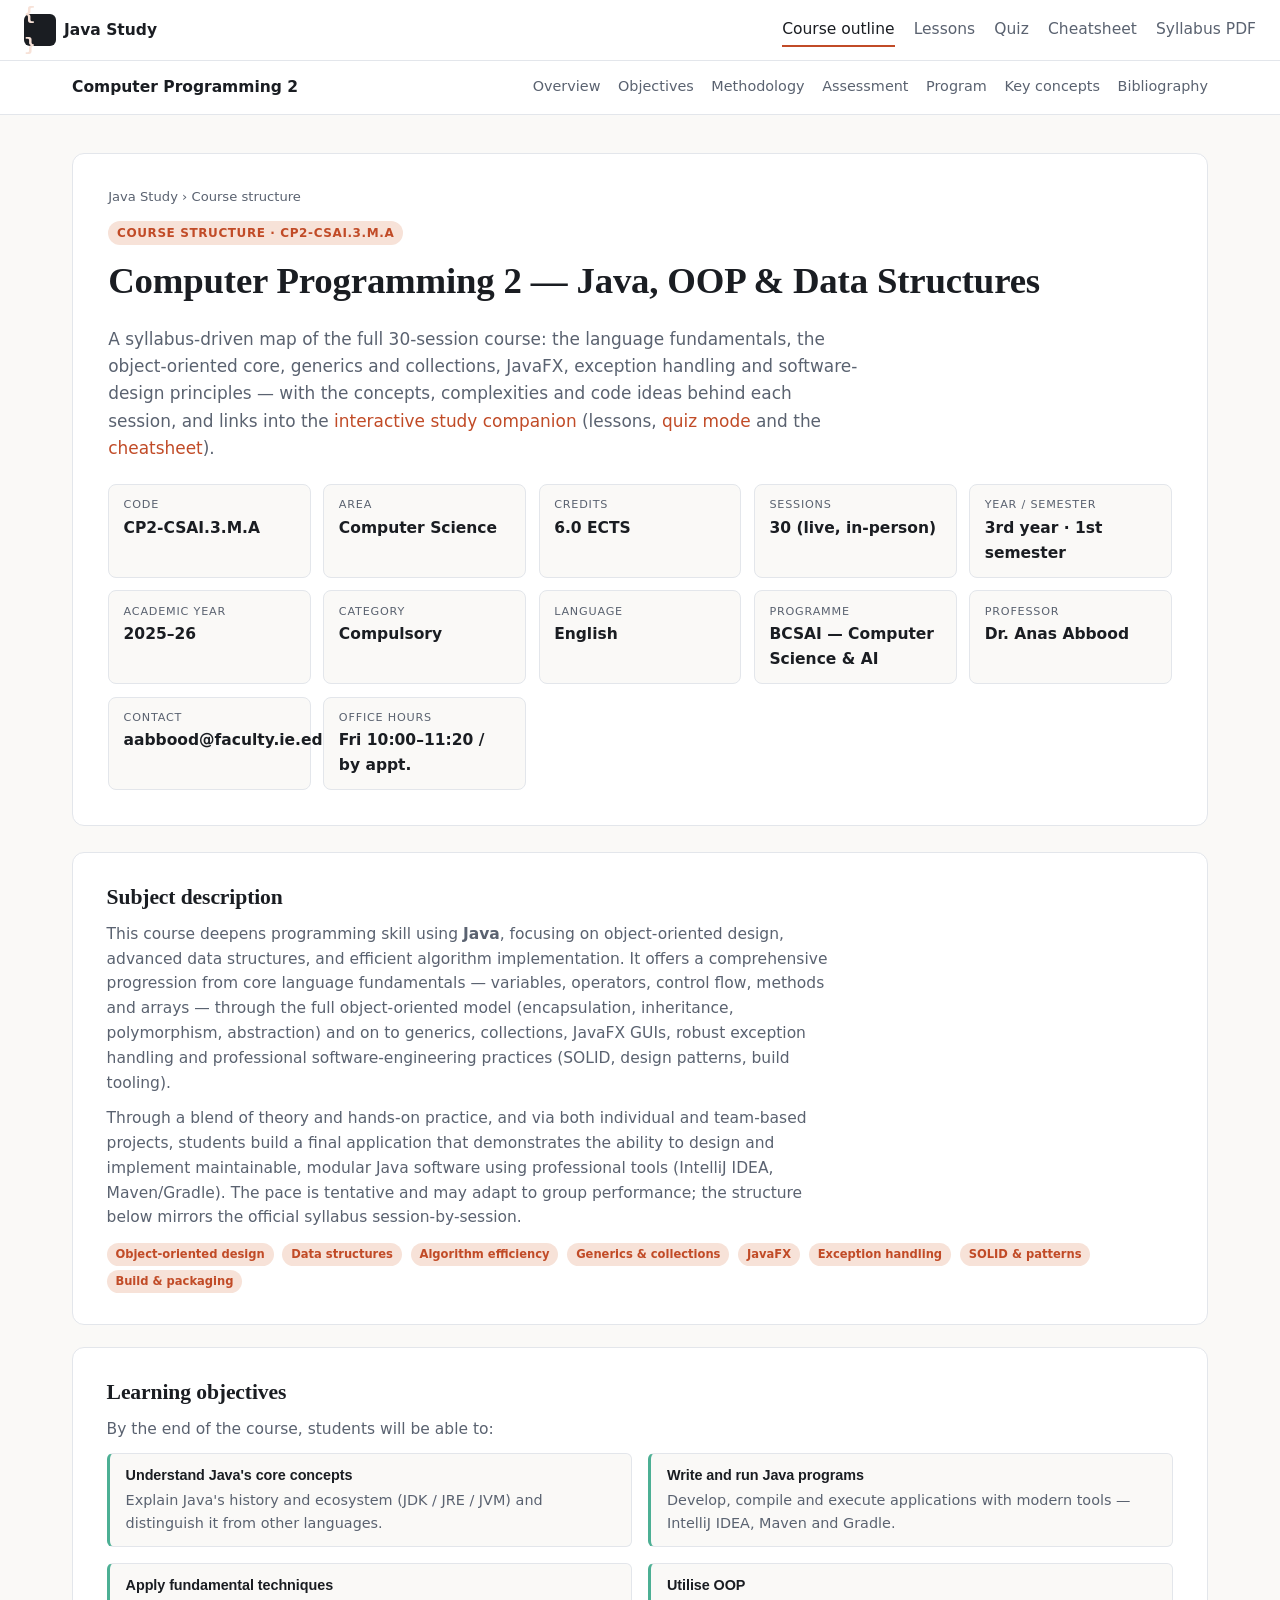
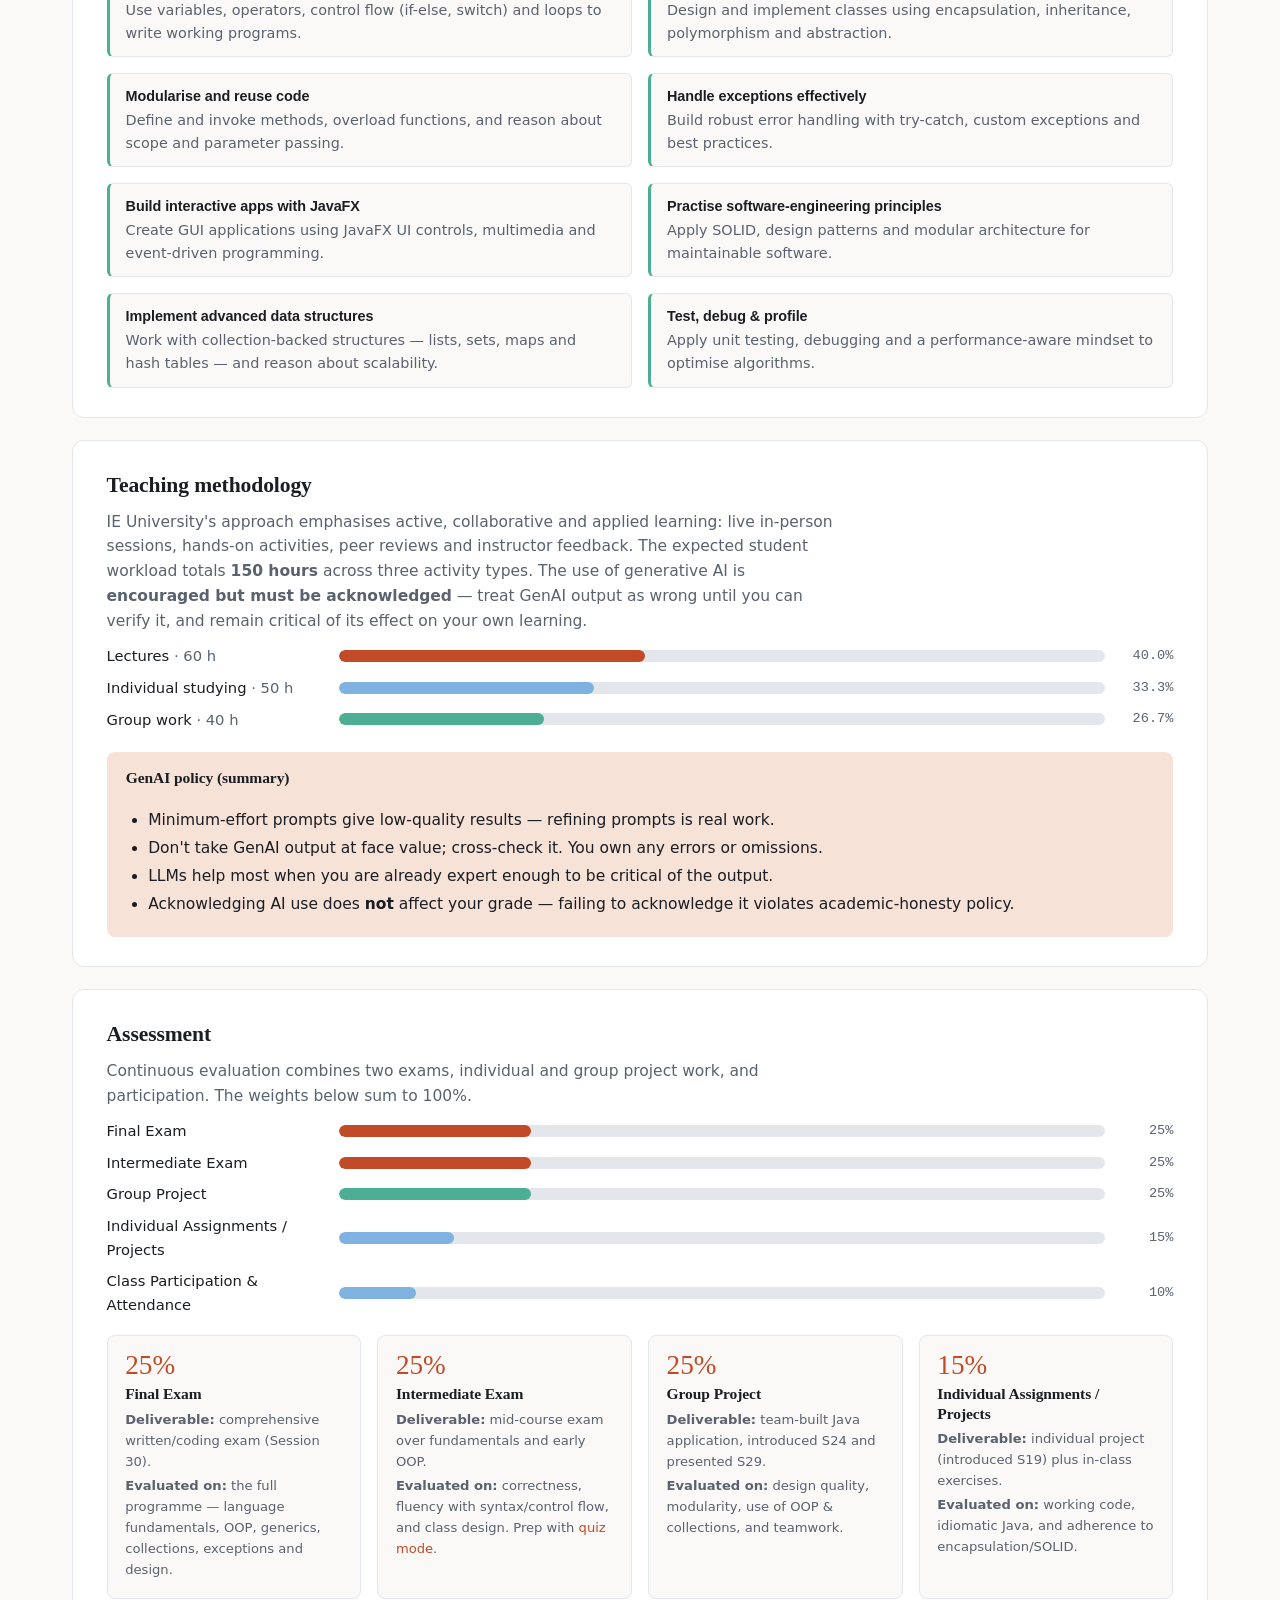
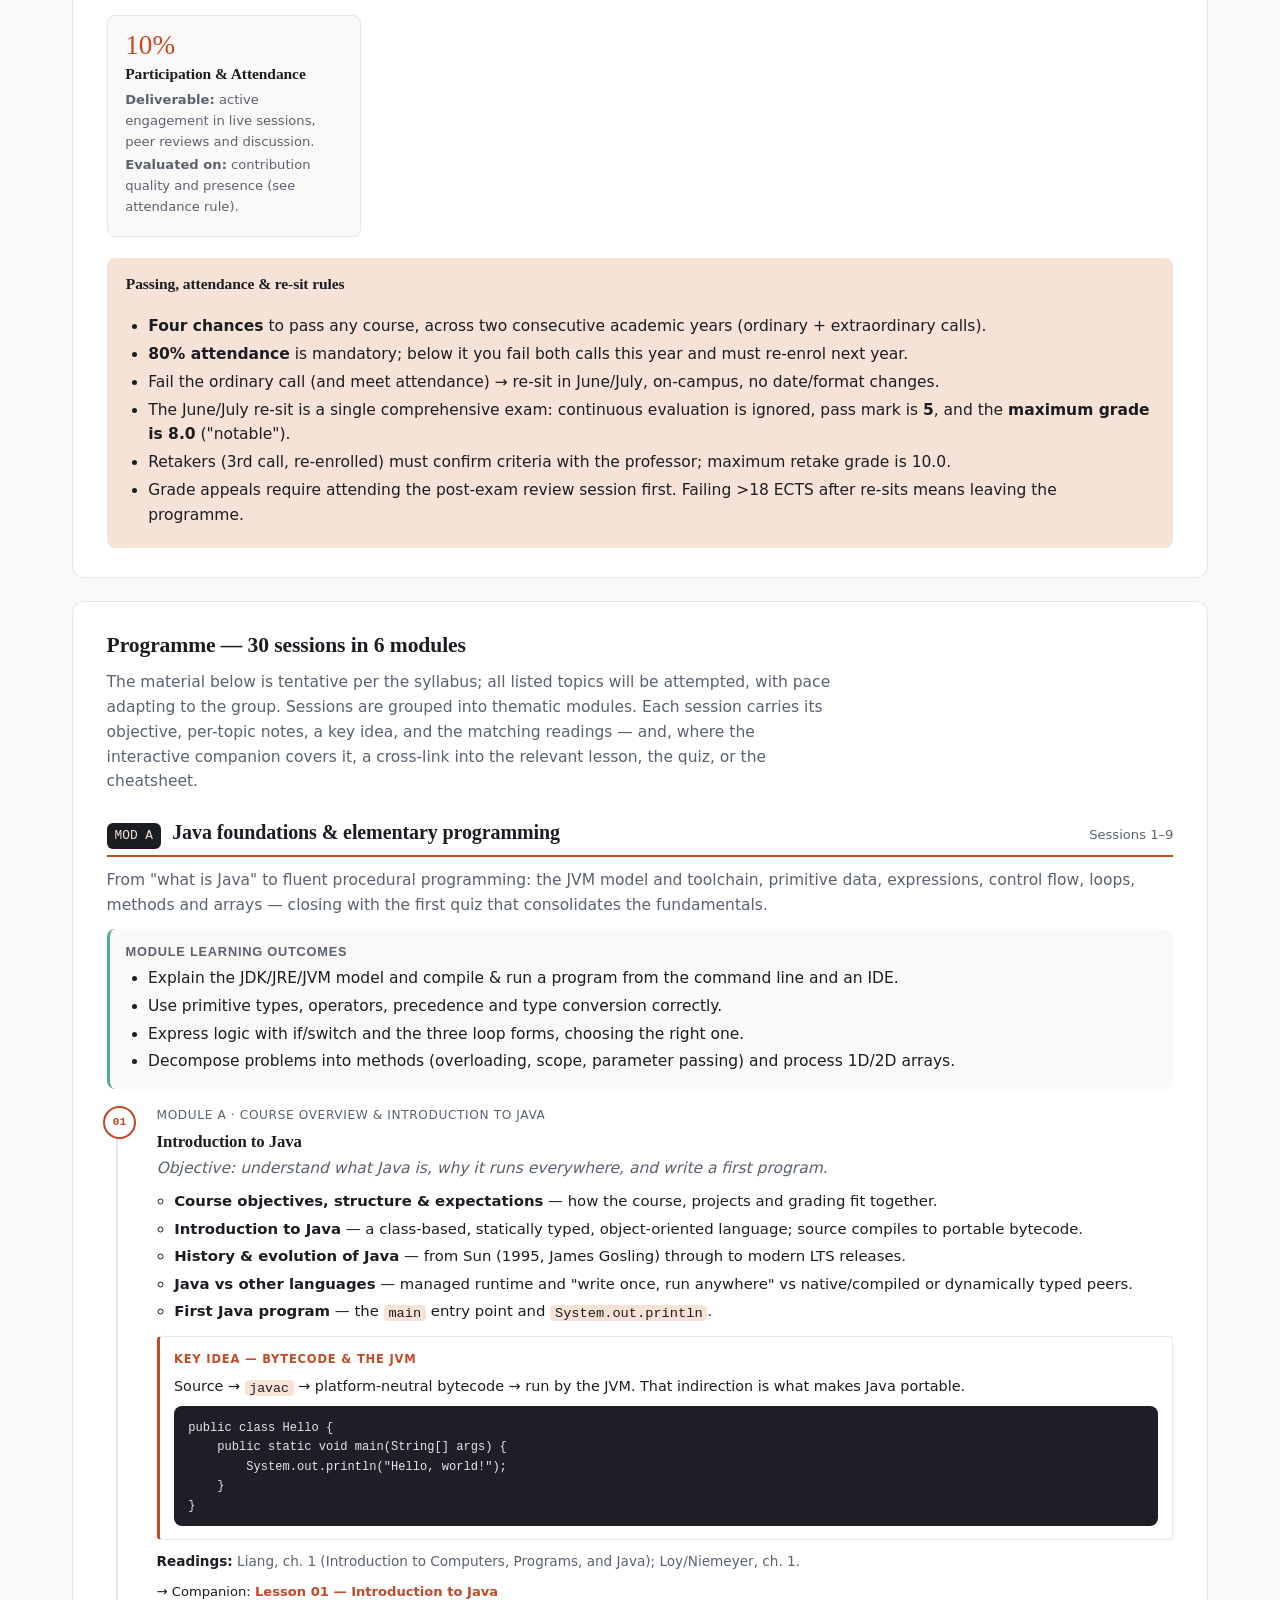
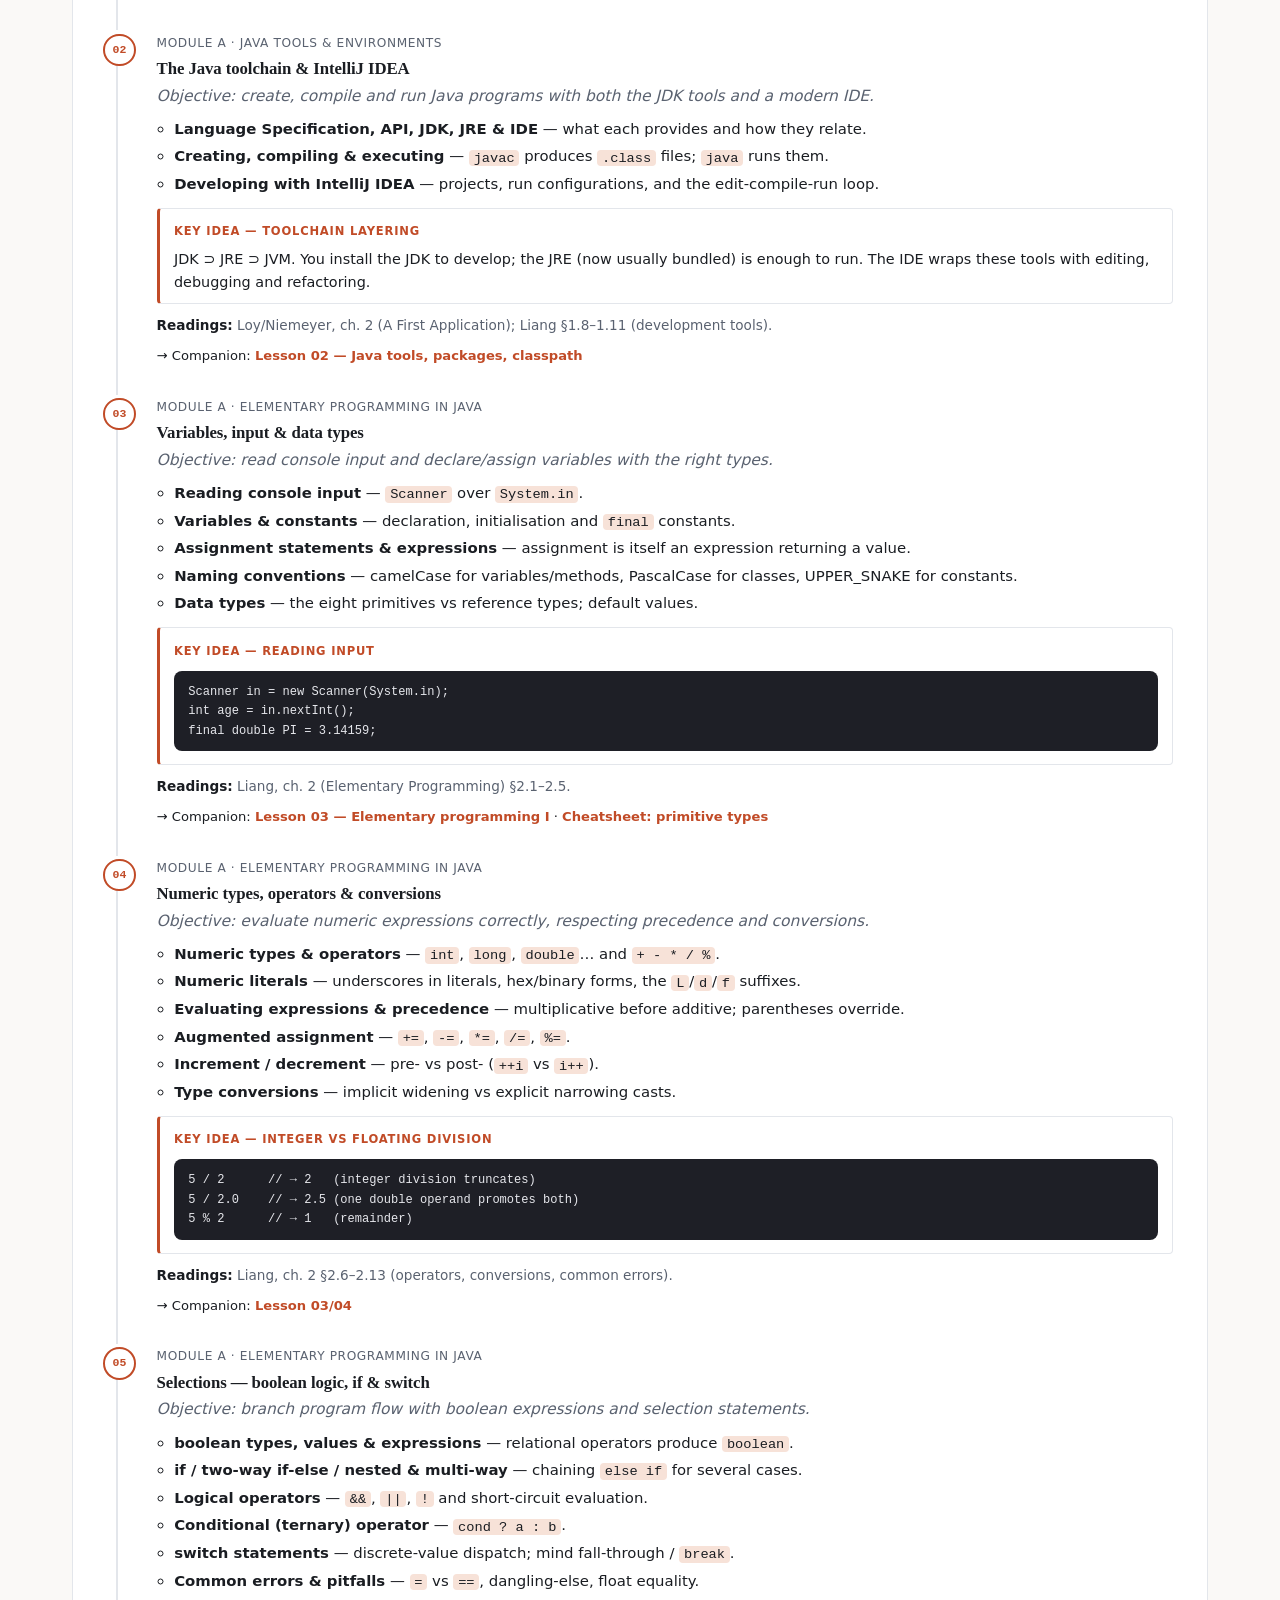
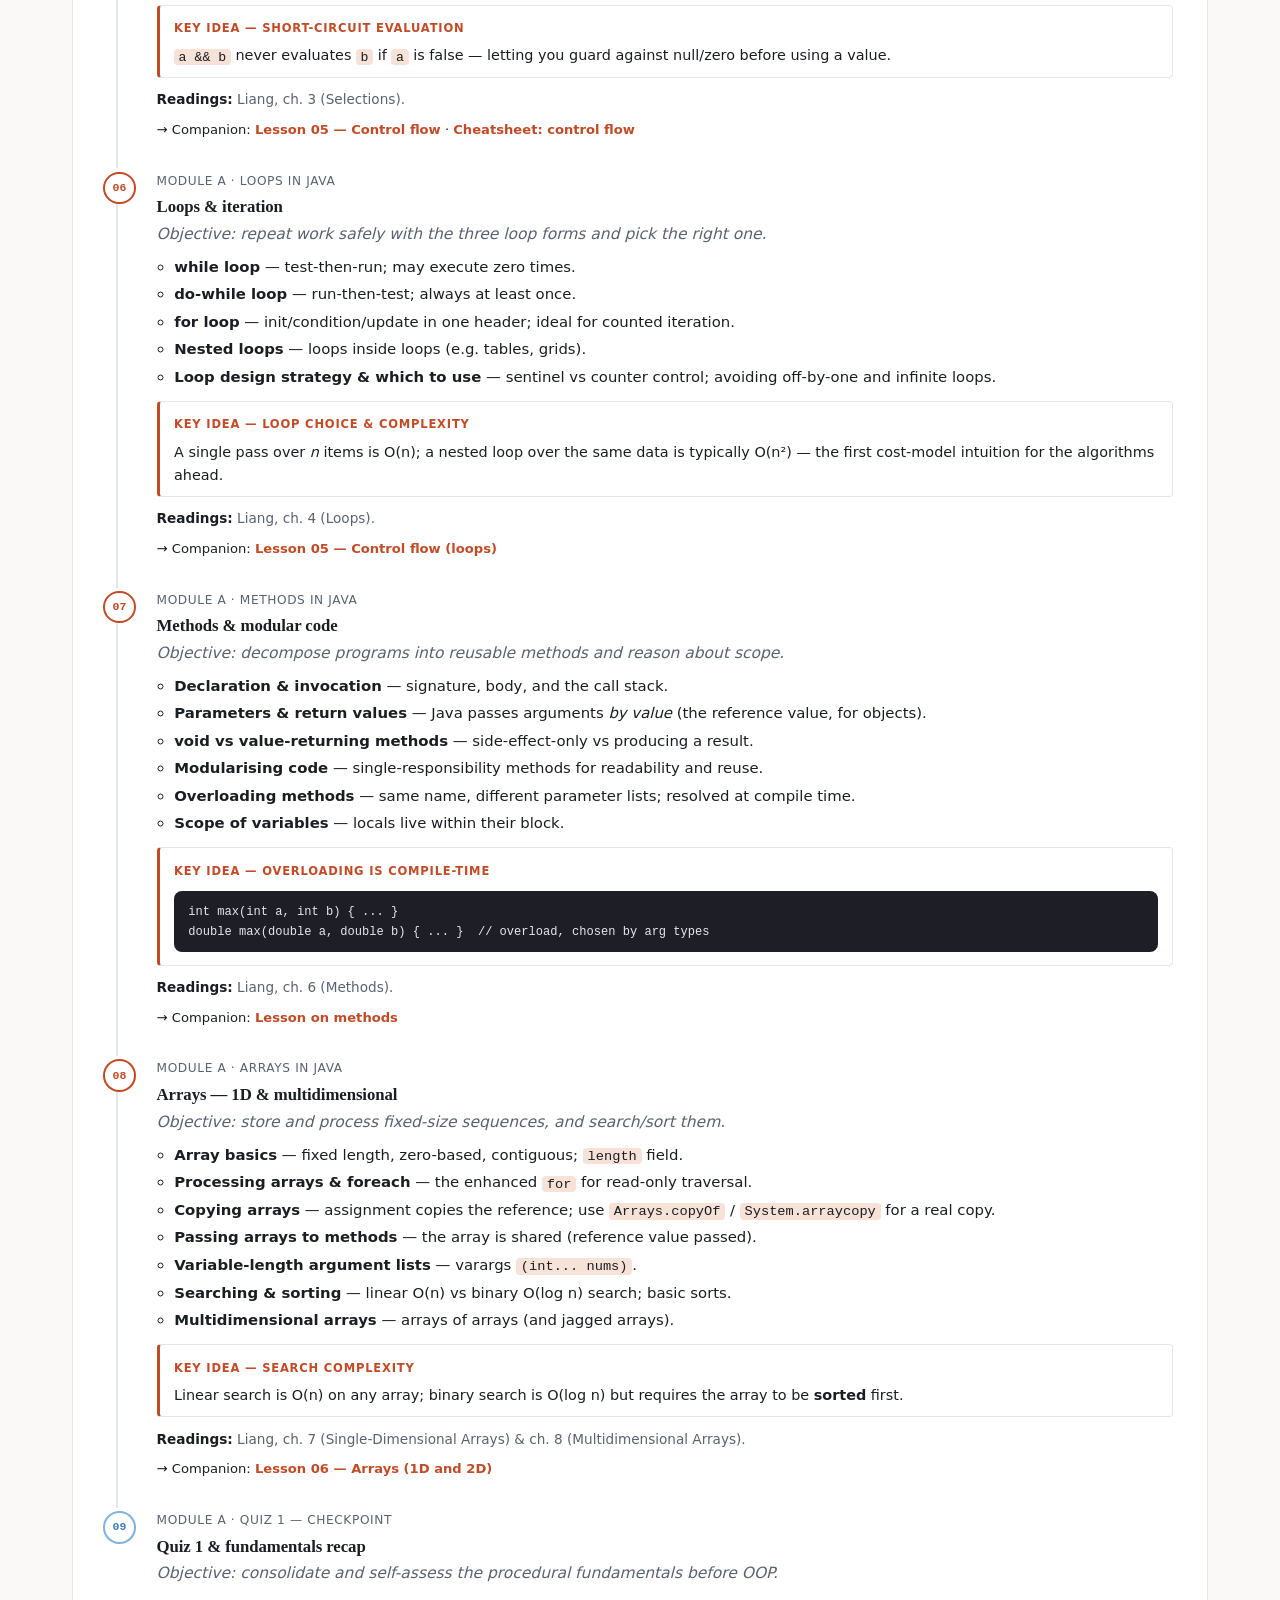
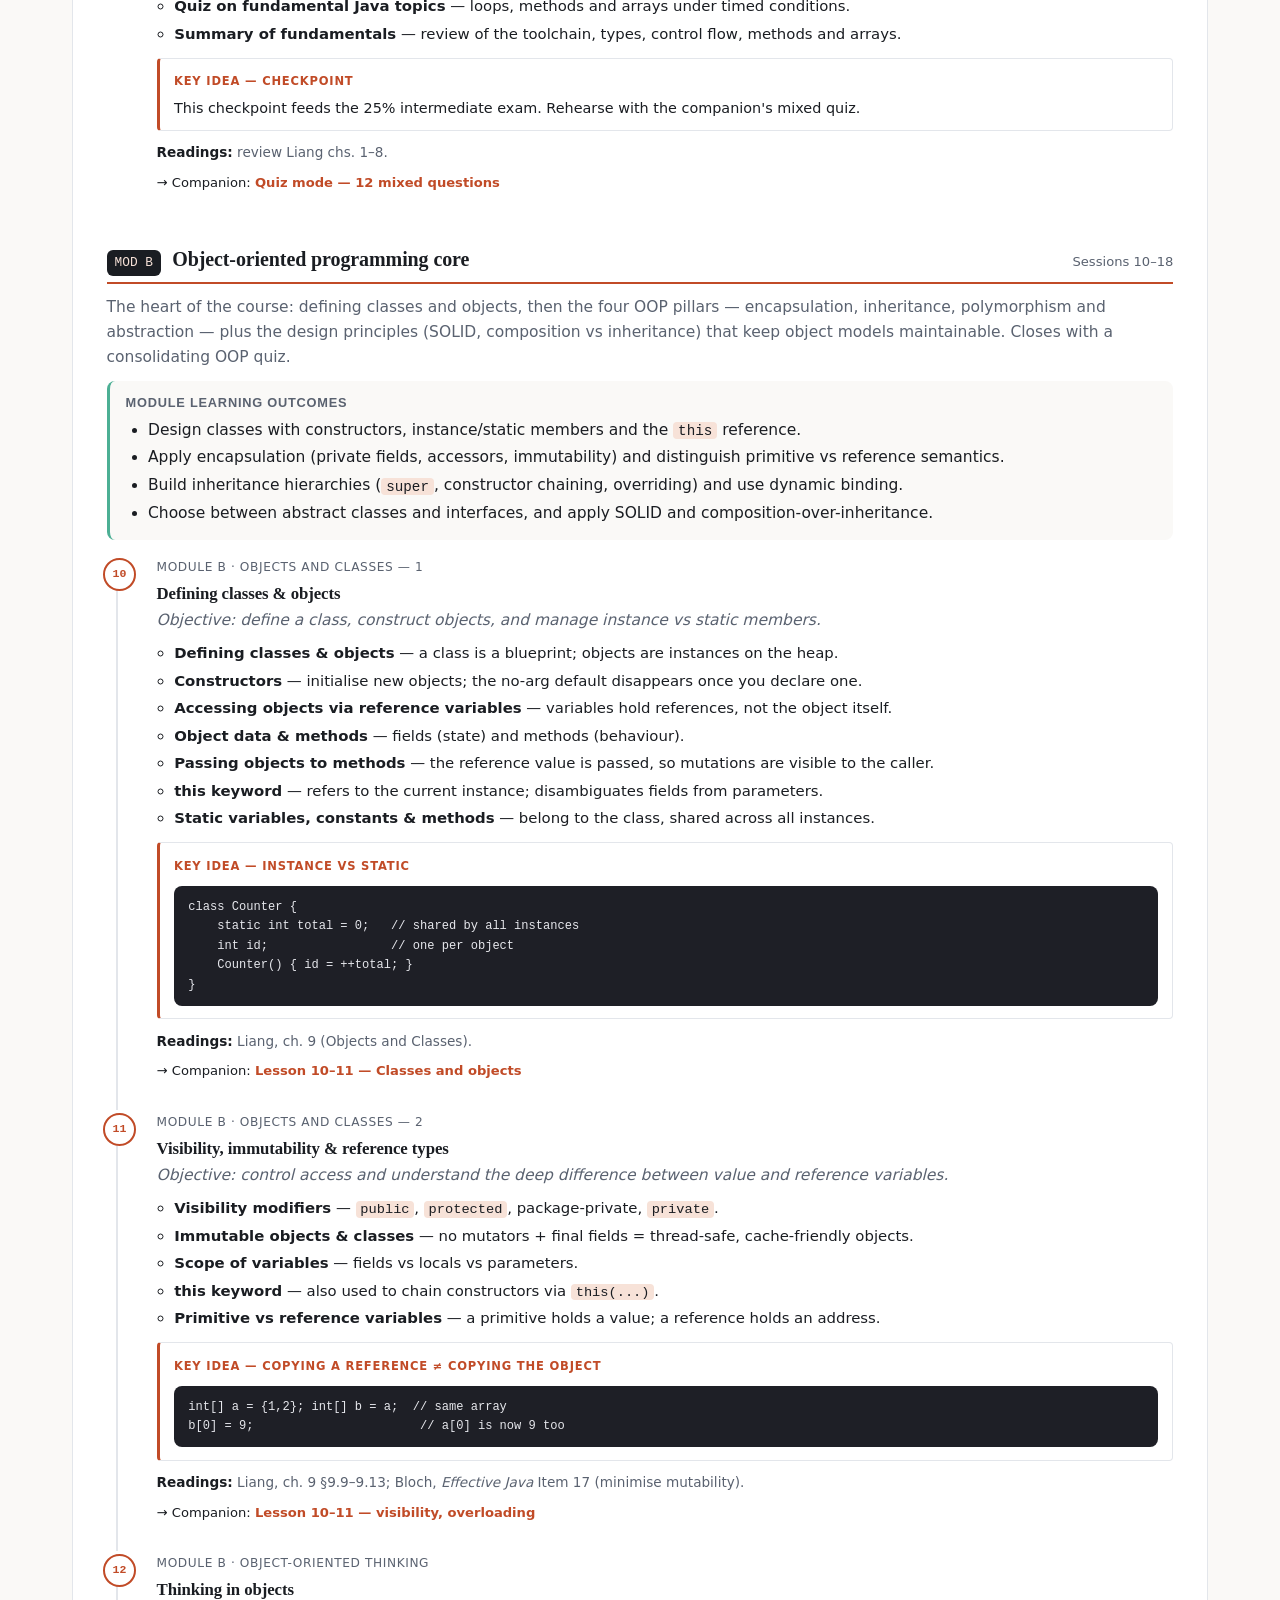
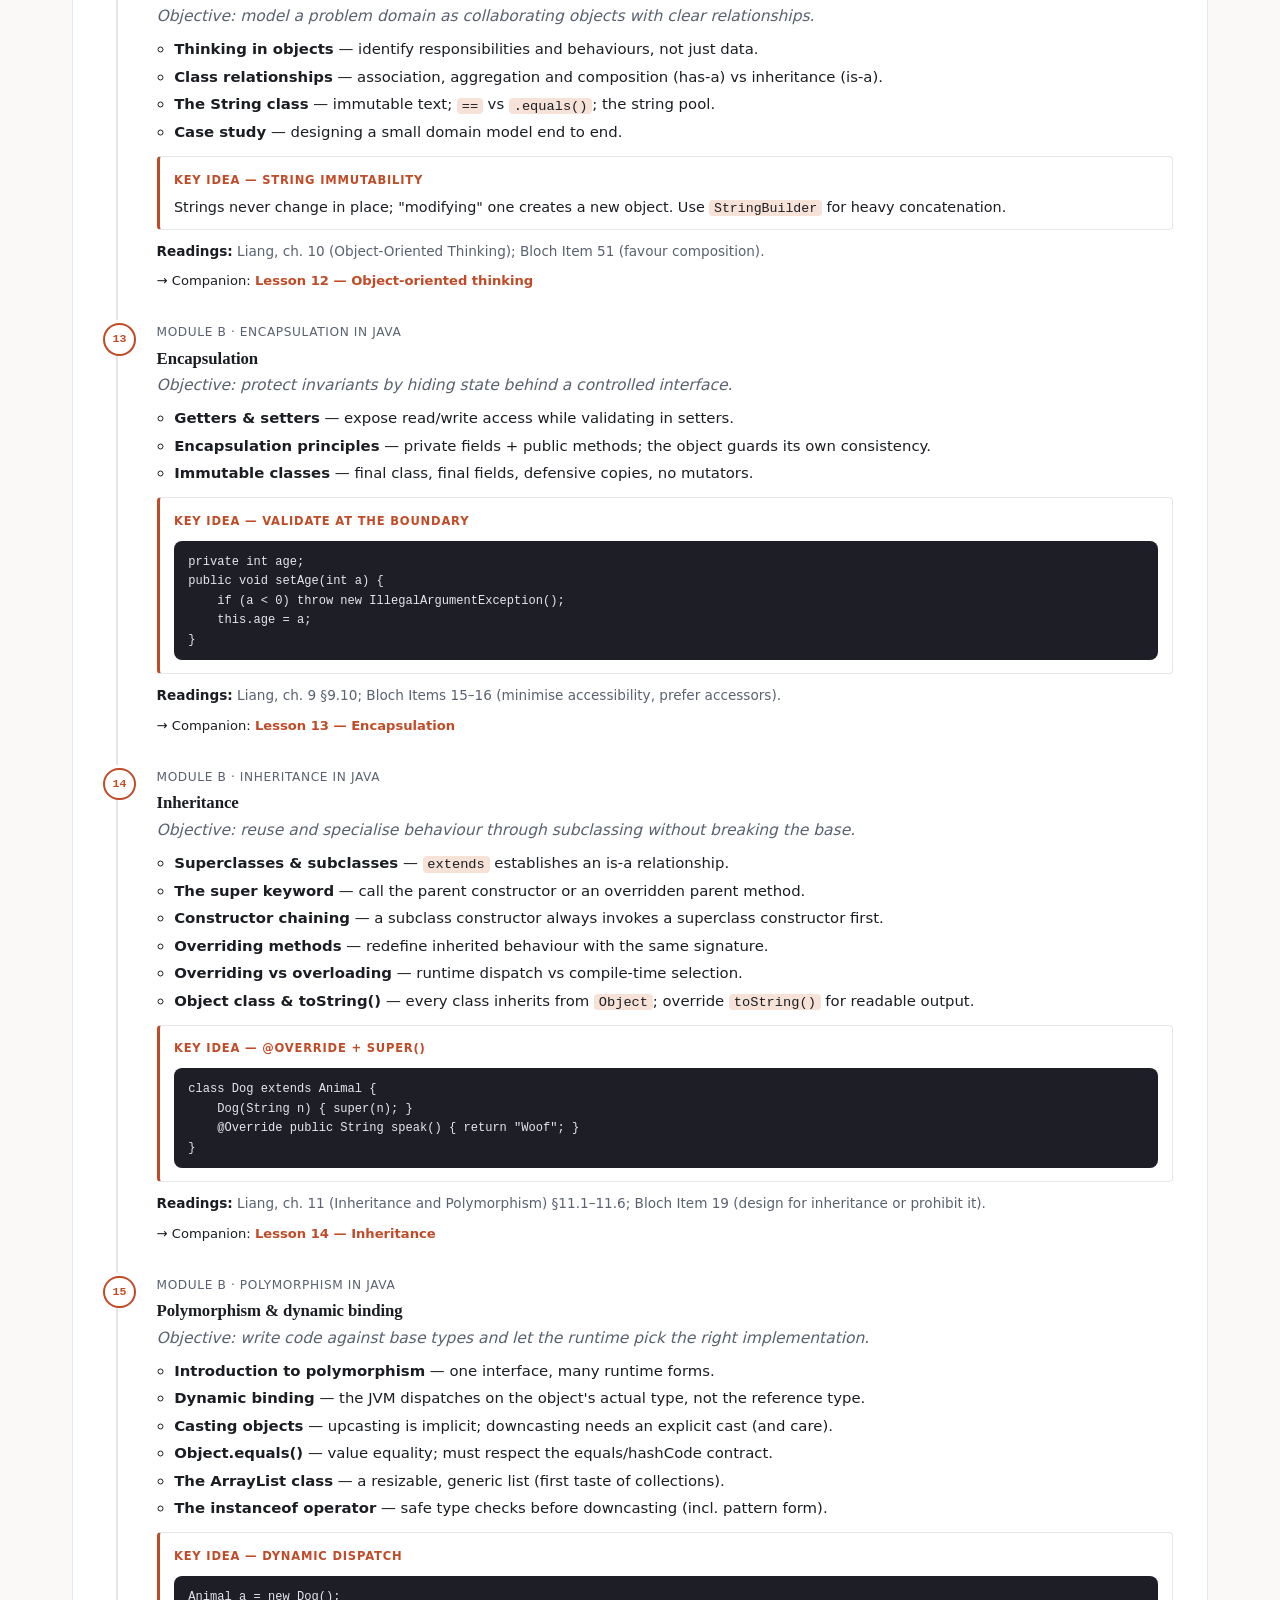
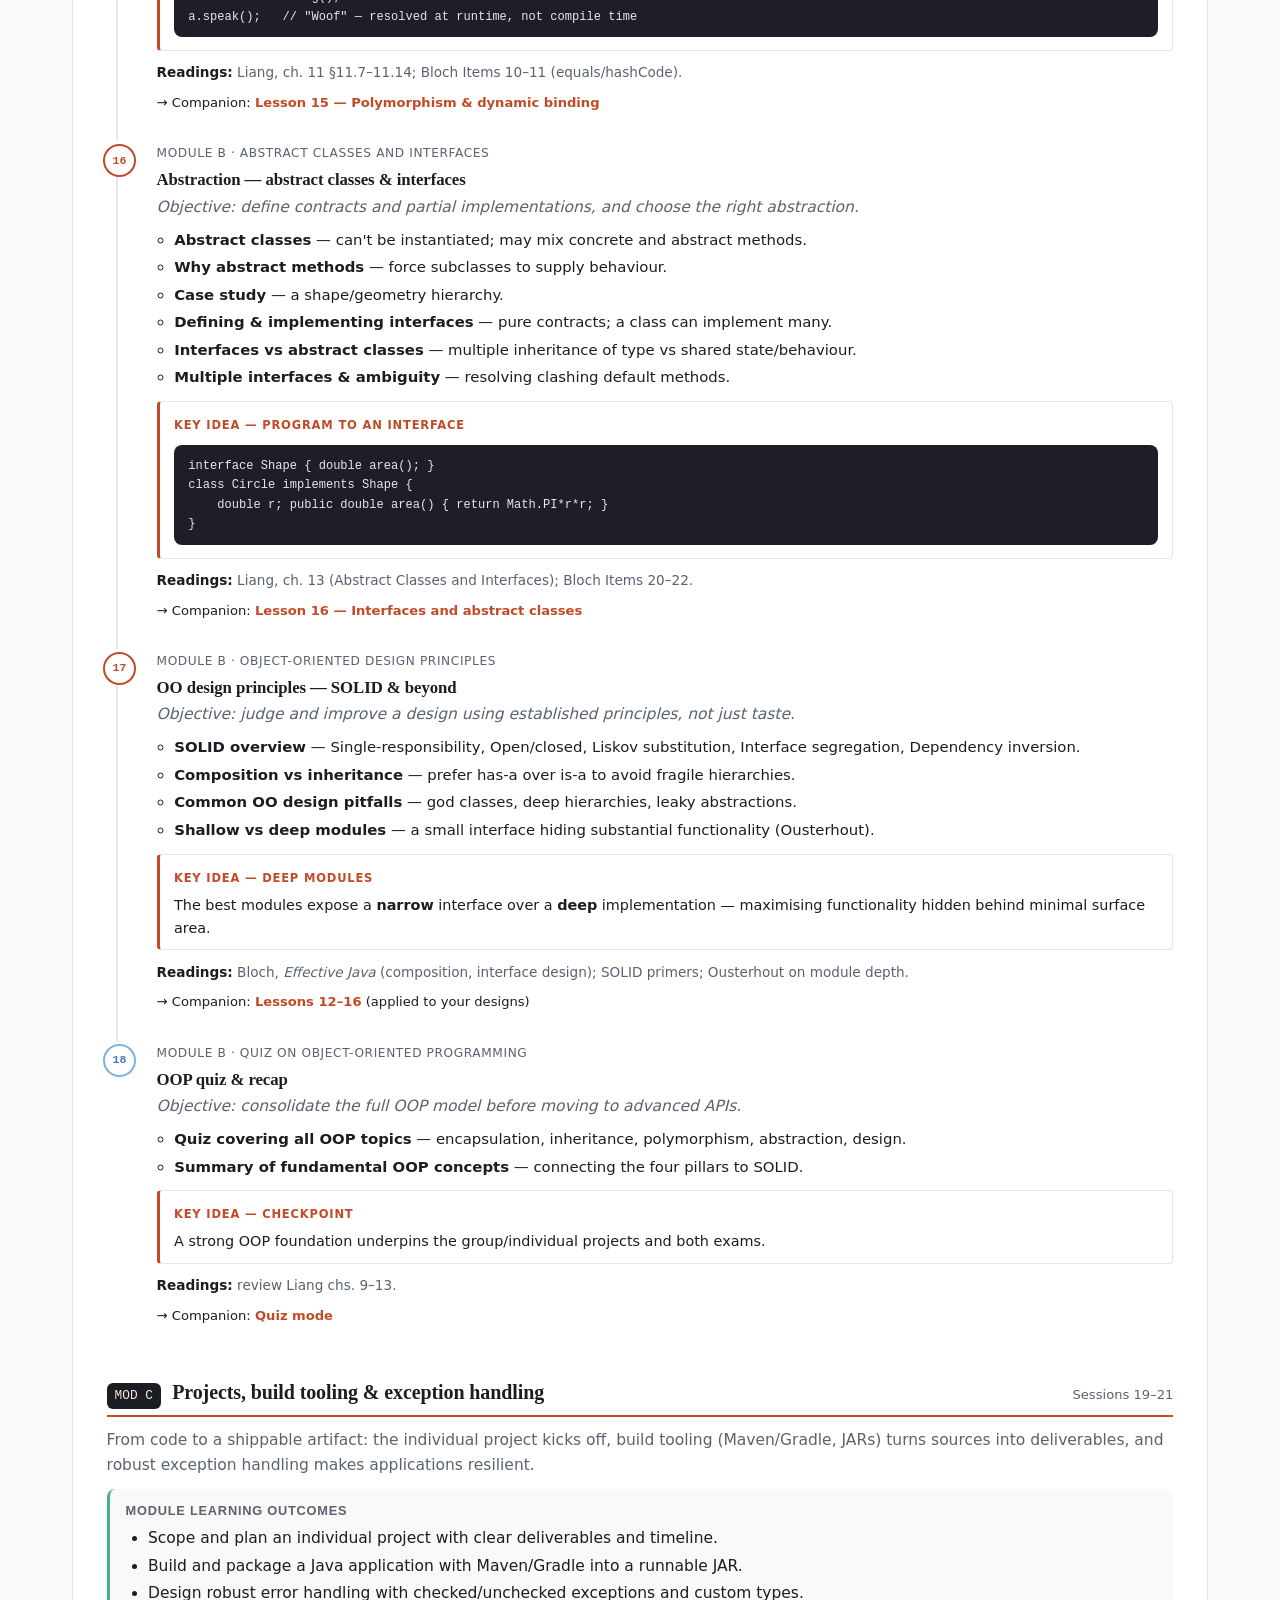
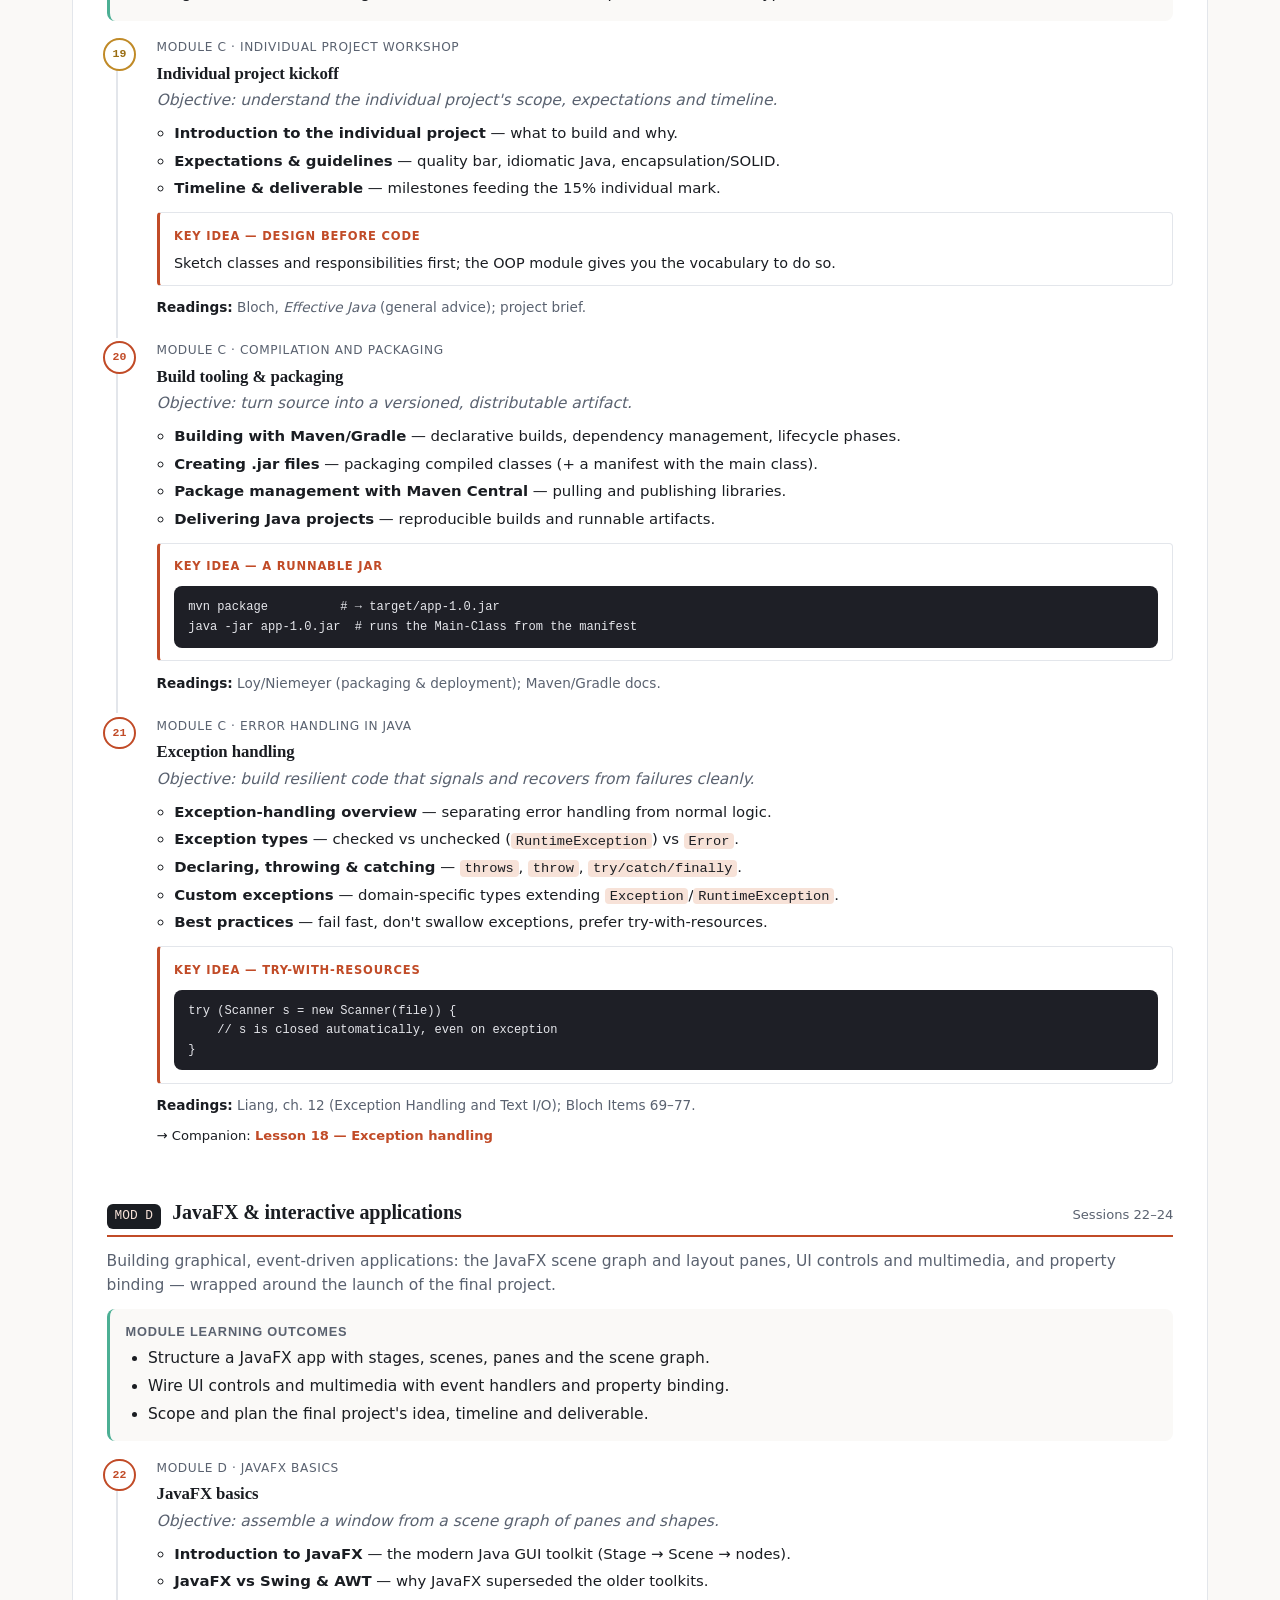
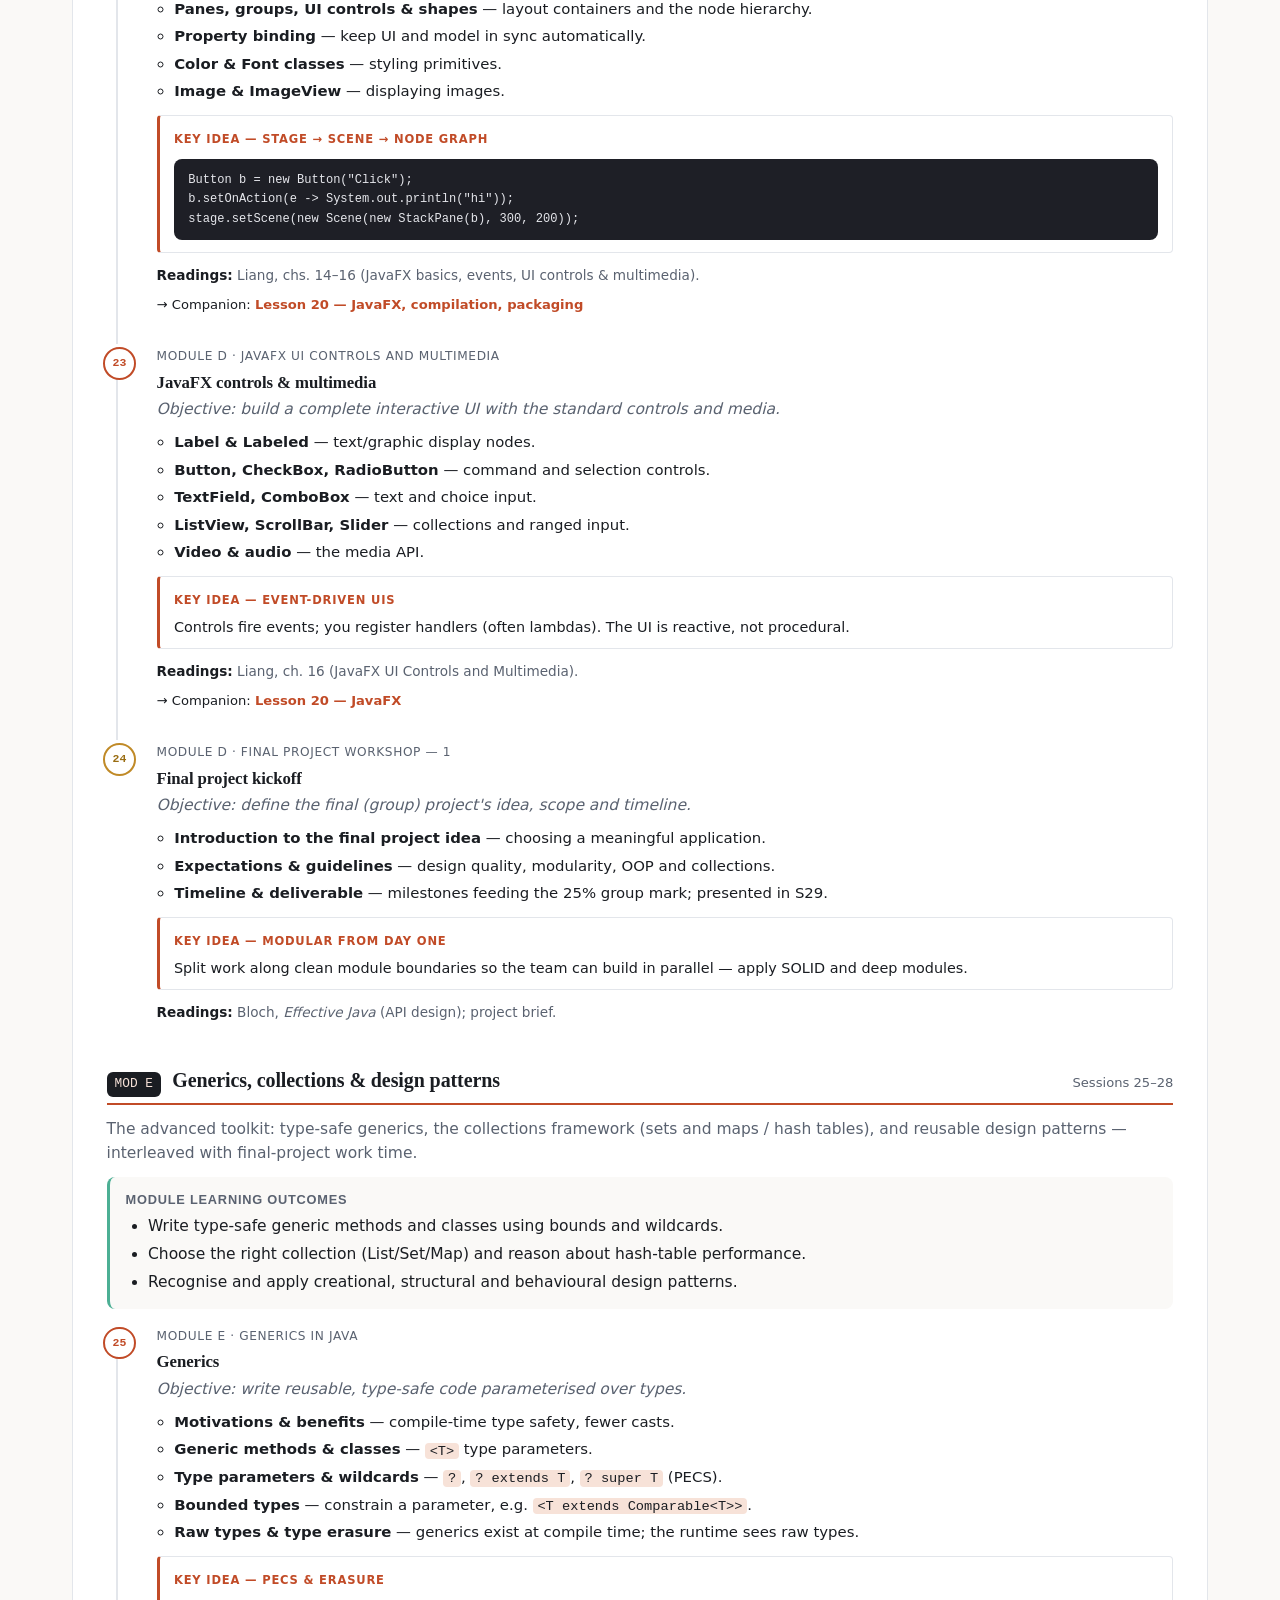
==== course.html @ 7dddcdba "Add in-depth course-structure page (syllabus-driven)" ====
<!doctype html>
<html lang="en">
<head>
  <meta charset="utf-8" />
  <meta name="viewport" content="width=device-width, initial-scale=1" />
  <title>Course Structure — Computer Programming 2 (Java)</title>
  <meta name="description" content="Full syllabus-driven course structure for Computer Programming 2 (CP2) — Java, OOP and data structures. BCSAI, IE University. 30 sessions, 6 ECTS." />
  <link rel="stylesheet" href="css/styles.css" />
  <style>
    /* ===== course.html — page-specific layer, reuses tokens from styles.css ===== */
    #course-main { max-width: var(--max); margin: 0 auto; padding: 2.4rem 2rem 1rem; }
    .course-hero { background: var(--paper); border: 1px solid var(--line); border-radius: 12px; padding: 2rem 2.2rem; margin-bottom: 1.6rem; }
    .course-hero h1 { margin-top: 0; font-size: 2.3rem; }
    .course-hero .lede { color: var(--ink-2); font-size: 1.06rem; max-width: 70ch; }
    .crumb { font-size: .82rem; color: var(--ink-2); margin-bottom: .8rem; }
    .crumb a { color: var(--ink-2); }

    /* meta grid */
    .meta-grid { display: grid; grid-template-columns: repeat(auto-fill, minmax(180px, 1fr)); gap: .8rem; margin: 1.4rem 0 .2rem; }
    .meta-cell { background: var(--bg); border: 1px solid var(--line); border-radius: 8px; padding: .7rem .9rem; }
    .meta-cell .k { font-size: .7rem; text-transform: uppercase; letter-spacing: .07em; color: var(--ink-2); }
    .meta-cell .v { font-weight: 600; margin-top: .1rem; }

    /* section scaffolding */
    section.course-section { background: var(--paper); border: 1px solid var(--line); border-radius: 12px; padding: 1.8rem 2.1rem; margin: 1.4rem 0; scroll-margin-top: 70px; }
    section.course-section > h2 { margin-top: .1em; }
    .section-intro { color: var(--ink-2); max-width: 74ch; }

    /* on-page nav */
    #course-nav { position: sticky; top: 0; z-index: 20; background: rgba(255,255,255,.95); backdrop-filter: blur(6px); border-bottom: 1px solid var(--line); }
    #course-nav .inner { max-width: var(--max); margin: 0 auto; display: flex; gap: 1.1rem; flex-wrap: wrap; align-items: center; padding: .7rem 2rem; }
    #course-nav a { color: var(--ink-2); font-size: .9rem; padding: .15rem 0; border-bottom: 2px solid transparent; }
    #course-nav a:hover { color: var(--ink); text-decoration: none; border-color: var(--accent); }
    #course-nav .brand { margin-right: auto; }

    /* objectives split */
    .obj-cols { display: grid; grid-template-columns: 1fr 1fr; gap: 1rem; }
    @media (max-width: 760px) { .obj-cols { grid-template-columns: 1fr; } }
    .obj-card { background: var(--bg); border: 1px solid var(--line); border-left: 3px solid #4caf94; border-radius: 6px; padding: .7rem 1rem; }
    .obj-card h4 { margin: .1em 0 .3em; font-family: "Inter", sans-serif; font-size: .9rem; }
    .obj-card p { margin: 0; font-size: .9rem; color: var(--ink-2); }

    /* percentage bars */
    .pbar-row { display: grid; grid-template-columns: 220px 1fr 56px; align-items: center; gap: .8rem; margin: .5rem 0; }
    @media (max-width: 620px) { .pbar-row { grid-template-columns: 1fr; gap: .2rem; } }
    .pbar-label { font-size: .92rem; }
    .pbar-track { background: var(--line); height: 12px; border-radius: 999px; overflow: hidden; }
    .pbar-fill { height: 100%; background: var(--accent); border-radius: 999px; }
    .pbar-fill.alt { background: #4caf94; }
    .pbar-fill.alt2 { background: #7fb2e0; }
    .pbar-pct { font-family: "JetBrains Mono", Consolas, monospace; font-size: .85rem; text-align: right; color: var(--ink-2); }

    /* assessment component cards */
    .assess-grid { display: grid; grid-template-columns: repeat(auto-fill, minmax(250px, 1fr)); gap: 1rem; margin-top: 1.2rem; }
    .assess-card { background: var(--bg); border: 1px solid var(--line); border-radius: 8px; padding: 1rem 1.1rem; }
    .assess-card .pct { font-family: "Source Serif Pro", serif; font-size: 1.7rem; color: var(--accent); line-height: 1; }
    .assess-card h4 { margin: .3em 0 .35em; }
    .assess-card p { font-size: .86rem; color: var(--ink-2); margin: .2em 0; }
    .assess-card .how { font-size: .82rem; }

    .rule-box { background: var(--accent-soft); border-radius: 8px; padding: 1rem 1.2rem; margin-top: 1.3rem; }
    .rule-box h4 { margin-top: 0; }
    .rule-box ul { margin: .3em 0; }

    /* module + timeline */
    .module { margin: 1.6rem 0; }
    .module-head { display: flex; align-items: baseline; gap: .7rem; flex-wrap: wrap; border-bottom: 2px solid var(--accent); padding-bottom: .4rem; }
    .module-head .mod-num { font-family: "JetBrains Mono", Consolas, monospace; font-size: .8rem; background: var(--ink); color: var(--accent-soft); padding: .15rem .5rem; border-radius: 6px; }
    .module-head h3 { margin: 0; color: var(--ink); font-size: 1.25rem; }
    .module-head .span { font-size: .82rem; color: var(--ink-2); margin-left: auto; }
    .mod-overview { color: var(--ink-2); margin: .7rem 0; }
    .mod-outcomes { background: var(--bg); border-radius: 8px; padding: .7rem 1rem .7rem 1rem; border-left: 3px solid #4caf94; }
    .mod-outcomes h5 { margin: .1em 0 .3em; font-size: .8rem; text-transform: uppercase; letter-spacing: .06em; color: var(--ink-2); font-family: "Inter", sans-serif; }
    .mod-outcomes ul { margin: .2em 0; }

    .timeline { list-style: none; padding: 0; margin: 1.1rem 0 0; }
    .tl-item { position: relative; padding: 0 0 1.2rem 2.4rem; border-left: 2px solid var(--line); margin-left: .6rem; }
    .tl-item:last-child { border-left-color: transparent; }
    .tl-item::before { content: attr(data-n); position: absolute; left: -.95rem; top: 0; width: 1.8rem; height: 1.8rem; background: var(--paper); border: 2px solid var(--accent); color: var(--accent); border-radius: 50%; display: flex; align-items: center; justify-content: center; font-family: "JetBrains Mono", Consolas, monospace; font-size: .72rem; font-weight: 700; }
    .tl-item.is-quiz::before { border-color: #7fb2e0; color: #3c7bbf; }
    .tl-item.is-project::before { border-color: #c08a27; color: #9a6d12; }
    .tl-item h4 { margin: .1em 0 .2em; font-size: 1.05rem; }
    .tl-item .tl-meta { font-size: .76rem; text-transform: uppercase; letter-spacing: .05em; color: var(--ink-2); margin-bottom: .4rem; }
    .tl-objective { font-style: italic; color: var(--ink-2); margin: .2em 0 .6em; }
    .tl-topics { margin: .3em 0; padding-left: 1.1rem; }
    .tl-topics li { margin: .25em 0; font-size: .93rem; }
    .tl-topics li b { color: var(--ink); font-style: normal; }
    .keyidea { background: var(--paper); border: 1px solid var(--line); border-left: 3px solid var(--accent); border-radius: 4px; padding: .6rem .9rem; margin: .7rem 0; }
    .keyidea .kih { font-size: .72rem; text-transform: uppercase; letter-spacing: .07em; color: var(--accent); font-weight: 700; }
    .keyidea pre { margin: .5rem 0 .2rem; font-size: .82rem; padding: .7rem .9rem; }
    .readings { font-size: .85rem; color: var(--ink-2); margin: .5rem 0 0; }
    .readings b { color: var(--ink); }
    .xref { font-size: .82rem; margin-top: .5rem; }
    .xref a { font-weight: 600; }

    /* glossary */
    .glossary { display: grid; grid-template-columns: 1fr 1fr; gap: .2rem 1.6rem; }
    @media (max-width: 760px) { .glossary { grid-template-columns: 1fr; } }
    .glossary dt { font-weight: 700; margin-top: .7rem; font-family: "JetBrains Mono", Consolas, monospace; font-size: .9rem; color: var(--accent); }
    .glossary dd { margin: .1em 0 .2em; font-size: .9rem; color: var(--ink-2); }

    /* bibliography */
    .biblio { list-style: none; padding: 0; }
    .biblio li { background: var(--bg); border: 1px solid var(--line); border-radius: 8px; padding: .8rem 1rem; margin: .6rem 0; }
    .biblio .cite { font-weight: 600; }
    .biblio .note { font-size: .86rem; color: var(--ink-2); margin: .2em 0; }
    .biblio .where { font-size: .78rem; color: var(--accent); font-family: "JetBrains Mono", Consolas, monospace; }

    .pill-row { margin: .4rem 0 0; }
    .pill { display: inline-block; background: var(--accent-soft); color: var(--accent); font-size: .72rem; padding: .12rem .55rem; border-radius: 999px; font-weight: 600; margin: .15rem .25rem .15rem 0; }
  </style>
</head>
<body>

  <!-- Site top bar (matches index.html) -->
  <header id="topbar">
    <a href="index.html" class="brand">
      <span class="logo">{ }</span>
      <span>Java Study</span>
    </a>
    <nav>
      <a href="course.html" class="active">Course outline</a>
      <a href="index.html">Lessons</a>
      <a href="index.html#quiz">Quiz</a>
      <a href="index.html#reference">Cheatsheet</a>
      <a href="SYLLABUS.pdf">Syllabus PDF</a>
    </nav>
  </header>

  <!-- On-page section nav -->
  <nav id="course-nav">
    <div class="inner">
      <span class="brand" style="font-weight:700;color:var(--ink)">Computer Programming 2</span>
      <a href="#overview">Overview</a>
      <a href="#objectives">Objectives</a>
      <a href="#methodology">Methodology</a>
      <a href="#assessment">Assessment</a>
      <a href="#program">Program</a>
      <a href="#glossary">Key concepts</a>
      <a href="#bibliography">Bibliography</a>
    </div>
  </nav>

  <main id="course-main">

    <!-- ============================ HERO ============================ -->
    <div class="course-hero">
      <div class="crumb"><a href="index.html">Java Study</a> &rsaquo; Course structure</div>
      <span class="tag">Course structure · CP2-CSAI.3.M.A</span>
      <h1>Computer Programming 2 — Java, OOP &amp; Data Structures</h1>
      <p class="lede">A syllabus-driven map of the full 30-session course: the language fundamentals,
      the object-oriented core, generics and collections, JavaFX, exception handling and software-design
      principles — with the concepts, complexities and code ideas behind each session, and links into
      the <a href="index.html">interactive study companion</a> (lessons, <a href="index.html#quiz">quiz mode</a>
      and the <a href="index.html#reference">cheatsheet</a>).</p>

      <div class="meta-grid">
        <div class="meta-cell"><div class="k">Code</div><div class="v">CP2-CSAI.3.M.A</div></div>
        <div class="meta-cell"><div class="k">Area</div><div class="v">Computer Science</div></div>
        <div class="meta-cell"><div class="k">Credits</div><div class="v">6.0 ECTS</div></div>
        <div class="meta-cell"><div class="k">Sessions</div><div class="v">30 (live, in-person)</div></div>
        <div class="meta-cell"><div class="k">Year / Semester</div><div class="v">3rd year · 1st semester</div></div>
        <div class="meta-cell"><div class="k">Academic year</div><div class="v">2025–26</div></div>
        <div class="meta-cell"><div class="k">Category</div><div class="v">Compulsory</div></div>
        <div class="meta-cell"><div class="k">Language</div><div class="v">English</div></div>
        <div class="meta-cell"><div class="k">Programme</div><div class="v">BCSAI — Computer Science &amp; AI</div></div>
        <div class="meta-cell"><div class="k">Professor</div><div class="v">Dr. Anas Abbood</div></div>
        <div class="meta-cell"><div class="k">Contact</div><div class="v">aabbood@faculty.ie.edu</div></div>
        <div class="meta-cell"><div class="k">Office hours</div><div class="v">Fri 10:00–11:20 / by appt.</div></div>
      </div>
    </div>

    <!-- ========================== OVERVIEW ========================== -->
    <section id="overview" class="course-section">
      <h2>Subject description</h2>
      <p class="section-intro">This course deepens programming skill using <b>Java</b>, focusing on
      object-oriented design, advanced data structures, and efficient algorithm implementation. It offers
      a comprehensive progression from core language fundamentals — variables, operators, control flow,
      methods and arrays — through the full object-oriented model (encapsulation, inheritance, polymorphism,
      abstraction) and on to generics, collections, JavaFX GUIs, robust exception handling and professional
      software-engineering practices (SOLID, design patterns, build tooling).</p>
      <p class="section-intro">Through a blend of theory and hands-on practice, and via both individual and
      team-based projects, students build a final application that demonstrates the ability to design and
      implement maintainable, modular Java software using professional tools (IntelliJ IDEA, Maven/Gradle).
      The pace is tentative and may adapt to group performance; the structure below mirrors the official
      syllabus session-by-session.</p>
      <div class="pill-row">
        <span class="pill">Object-oriented design</span>
        <span class="pill">Data structures</span>
        <span class="pill">Algorithm efficiency</span>
        <span class="pill">Generics &amp; collections</span>
        <span class="pill">JavaFX</span>
        <span class="pill">Exception handling</span>
        <span class="pill">SOLID &amp; patterns</span>
        <span class="pill">Build &amp; packaging</span>
      </div>
    </section>

    <!-- ========================= OBJECTIVES ========================= -->
    <section id="objectives" class="course-section">
      <h2>Learning objectives</h2>
      <p class="section-intro">By the end of the course, students will be able to:</p>
      <div class="obj-cols">
        <div class="obj-card"><h4>Understand Java's core concepts</h4><p>Explain Java's history and ecosystem (JDK / JRE / JVM) and distinguish it from other languages.</p></div>
        <div class="obj-card"><h4>Write and run Java programs</h4><p>Develop, compile and execute applications with modern tools — IntelliJ IDEA, Maven and Gradle.</p></div>
        <div class="obj-card"><h4>Apply fundamental techniques</h4><p>Use variables, operators, control flow (if-else, switch) and loops to write working programs.</p></div>
        <div class="obj-card"><h4>Utilise OOP</h4><p>Design and implement classes using encapsulation, inheritance, polymorphism and abstraction.</p></div>
        <div class="obj-card"><h4>Modularise and reuse code</h4><p>Define and invoke methods, overload functions, and reason about scope and parameter passing.</p></div>
        <div class="obj-card"><h4>Handle exceptions effectively</h4><p>Build robust error handling with try-catch, custom exceptions and best practices.</p></div>
        <div class="obj-card"><h4>Build interactive apps with JavaFX</h4><p>Create GUI applications using JavaFX UI controls, multimedia and event-driven programming.</p></div>
        <div class="obj-card"><h4>Practise software-engineering principles</h4><p>Apply SOLID, design patterns and modular architecture for maintainable software.</p></div>
        <div class="obj-card"><h4>Implement advanced data structures</h4><p>Work with collection-backed structures — lists, sets, maps and hash tables — and reason about scalability.</p></div>
        <div class="obj-card"><h4>Test, debug &amp; profile</h4><p>Apply unit testing, debugging and a performance-aware mindset to optimise algorithms.</p></div>
      </div>
    </section>

    <!-- ======================== METHODOLOGY ========================= -->
    <section id="methodology" class="course-section">
      <h2>Teaching methodology</h2>
      <p class="section-intro">IE University's approach emphasises active, collaborative and applied learning:
      live in-person sessions, hands-on activities, peer reviews and instructor feedback. The expected
      student workload totals <b>150 hours</b> across three activity types. The use of generative AI is
      <b>encouraged but must be acknowledged</b> — treat GenAI output as wrong until you can verify it, and
      remain critical of its effect on your own learning.</p>

      <div class="pbar-row">
        <div class="pbar-label">Lectures <span style="color:var(--ink-2)">· 60 h</span></div>
        <div class="pbar-track"><div class="pbar-fill" style="width:40%"></div></div>
        <div class="pbar-pct">40.0%</div>
      </div>
      <div class="pbar-row">
        <div class="pbar-label">Individual studying <span style="color:var(--ink-2)">· 50 h</span></div>
        <div class="pbar-track"><div class="pbar-fill alt2" style="width:33.3%"></div></div>
        <div class="pbar-pct">33.3%</div>
      </div>
      <div class="pbar-row">
        <div class="pbar-label">Group work <span style="color:var(--ink-2)">· 40 h</span></div>
        <div class="pbar-track"><div class="pbar-fill alt" style="width:26.7%"></div></div>
        <div class="pbar-pct">26.7%</div>
      </div>

      <div class="rule-box">
        <h4>GenAI policy (summary)</h4>
        <ul>
          <li>Minimum-effort prompts give low-quality results — refining prompts is real work.</li>
          <li>Don't take GenAI output at face value; cross-check it. You own any errors or omissions.</li>
          <li>LLMs help most when you are already expert enough to be critical of the output.</li>
          <li>Acknowledging AI use does <b>not</b> affect your grade — failing to acknowledge it violates academic-honesty policy.</li>
        </ul>
      </div>
    </section>

    <!-- ======================== ASSESSMENT ========================== -->
    <section id="assessment" class="course-section">
      <h2>Assessment</h2>
      <p class="section-intro">Continuous evaluation combines two exams, individual and group project work,
      and participation. The weights below sum to 100%.</p>

      <div class="pbar-row">
        <div class="pbar-label">Final Exam</div>
        <div class="pbar-track"><div class="pbar-fill" style="width:25%"></div></div>
        <div class="pbar-pct">25%</div>
      </div>
      <div class="pbar-row">
        <div class="pbar-label">Intermediate Exam</div>
        <div class="pbar-track"><div class="pbar-fill" style="width:25%"></div></div>
        <div class="pbar-pct">25%</div>
      </div>
      <div class="pbar-row">
        <div class="pbar-label">Group Project</div>
        <div class="pbar-track"><div class="pbar-fill alt" style="width:25%"></div></div>
        <div class="pbar-pct">25%</div>
      </div>
      <div class="pbar-row">
        <div class="pbar-label">Individual Assignments / Projects</div>
        <div class="pbar-track"><div class="pbar-fill alt2" style="width:15%"></div></div>
        <div class="pbar-pct">15%</div>
      </div>
      <div class="pbar-row">
        <div class="pbar-label">Class Participation &amp; Attendance</div>
        <div class="pbar-track"><div class="pbar-fill alt2" style="width:10%"></div></div>
        <div class="pbar-pct">10%</div>
      </div>

      <div class="assess-grid">
        <div class="assess-card">
          <div class="pct">25%</div><h4>Final Exam</h4>
          <p class="how"><b>Deliverable:</b> comprehensive written/coding exam (Session 30).</p>
          <p class="how"><b>Evaluated on:</b> the full programme — language fundamentals, OOP, generics, collections, exceptions and design.</p>
        </div>
        <div class="assess-card">
          <div class="pct">25%</div><h4>Intermediate Exam</h4>
          <p class="how"><b>Deliverable:</b> mid-course exam over fundamentals and early OOP.</p>
          <p class="how"><b>Evaluated on:</b> correctness, fluency with syntax/control flow, and class design. Prep with <a href="index.html#quiz">quiz mode</a>.</p>
        </div>
        <div class="assess-card">
          <div class="pct">25%</div><h4>Group Project</h4>
          <p class="how"><b>Deliverable:</b> team-built Java application, introduced S24 and presented S29.</p>
          <p class="how"><b>Evaluated on:</b> design quality, modularity, use of OOP &amp; collections, and teamwork.</p>
        </div>
        <div class="assess-card">
          <div class="pct">15%</div><h4>Individual Assignments / Projects</h4>
          <p class="how"><b>Deliverable:</b> individual project (introduced S19) plus in-class exercises.</p>
          <p class="how"><b>Evaluated on:</b> working code, idiomatic Java, and adherence to encapsulation/SOLID.</p>
        </div>
        <div class="assess-card">
          <div class="pct">10%</div><h4>Participation &amp; Attendance</h4>
          <p class="how"><b>Deliverable:</b> active engagement in live sessions, peer reviews and discussion.</p>
          <p class="how"><b>Evaluated on:</b> contribution quality and presence (see attendance rule).</p>
        </div>
      </div>

      <div class="rule-box">
        <h4>Passing, attendance &amp; re-sit rules</h4>
        <ul>
          <li><b>Four chances</b> to pass any course, across two consecutive academic years (ordinary + extraordinary calls).</li>
          <li><b>80% attendance</b> is mandatory; below it you fail both calls this year and must re-enrol next year.</li>
          <li>Fail the ordinary call (and meet attendance) &rarr; re-sit in June/July, on-campus, no date/format changes.</li>
          <li>The June/July re-sit is a single comprehensive exam: continuous evaluation is ignored, pass mark is <b>5</b>, and the <b>maximum grade is 8.0</b> ("notable").</li>
          <li>Retakers (3rd call, re-enrolled) must confirm criteria with the professor; maximum retake grade is 10.0.</li>
          <li>Grade appeals require attending the post-exam review session first. Failing &gt;18 ECTS after re-sits means leaving the programme.</li>
        </ul>
      </div>
    </section>

    <!-- ========================== PROGRAM =========================== -->
    <section id="program" class="course-section">
      <h2>Programme — 30 sessions in 6 modules</h2>
      <p class="section-intro">The material below is tentative per the syllabus; all listed topics will be
      attempted, with pace adapting to the group. Sessions are grouped into thematic modules. Each session
      carries its objective, per-topic notes, a key idea, and the matching readings — and, where the
      interactive companion covers it, a cross-link into the relevant lesson, the quiz, or the cheatsheet.</p>

      <!-- ===== MODULE A — Foundations ===== -->
      <div class="module">
        <div class="module-head">
          <span class="mod-num">MOD A</span>
          <h3>Java foundations &amp; elementary programming</h3>
          <span class="span">Sessions 1–9</span>
        </div>
        <p class="mod-overview">From "what is Java" to fluent procedural programming: the JVM model and toolchain,
        primitive data, expressions, control flow, loops, methods and arrays — closing with the first quiz that
        consolidates the fundamentals.</p>
        <div class="mod-outcomes"><h5>Module learning outcomes</h5><ul>
          <li>Explain the JDK/JRE/JVM model and compile &amp; run a program from the command line and an IDE.</li>
          <li>Use primitive types, operators, precedence and type conversion correctly.</li>
          <li>Express logic with if/switch and the three loop forms, choosing the right one.</li>
          <li>Decompose problems into methods (overloading, scope, parameter passing) and process 1D/2D arrays.</li>
        </ul></div>

        <ol class="timeline">
          <li class="tl-item" data-n="01">
            <div class="tl-meta">Module A · Course Overview &amp; Introduction to Java</div>
            <h4>Introduction to Java</h4>
            <p class="tl-objective">Objective: understand what Java is, why it runs everywhere, and write a first program.</p>
            <ul class="tl-topics">
              <li><b>Course objectives, structure &amp; expectations</b> — how the course, projects and grading fit together.</li>
              <li><b>Introduction to Java</b> — a class-based, statically typed, object-oriented language; source compiles to portable bytecode.</li>
              <li><b>History &amp; evolution of Java</b> — from Sun (1995, James Gosling) through to modern LTS releases.</li>
              <li><b>Java vs other languages</b> — managed runtime and "write once, run anywhere" vs native/compiled or dynamically typed peers.</li>
              <li><b>First Java program</b> — the <code>main</code> entry point and <code>System.out.println</code>.</li>
            </ul>
            <div class="keyidea"><span class="kih">Key idea — bytecode &amp; the JVM</span>
              <p style="margin:.3em 0 0;font-size:.9rem">Source &rarr; <code>javac</code> &rarr; platform-neutral bytecode &rarr; run by the JVM. That indirection is what makes Java portable.</p>
              <pre><code>public class Hello {
    public static void main(String[] args) {
        System.out.println("Hello, world!");
    }
}</code></pre>
            </div>
            <p class="readings"><b>Readings:</b> Liang, ch. 1 (Introduction to Computers, Programs, and Java); Loy/Niemeyer, ch. 1.</p>
            <p class="xref">&rarr; Companion: <a href="index.html">Lesson 01 — Introduction to Java</a></p>
          </li>

          <li class="tl-item" data-n="02">
            <div class="tl-meta">Module A · Java tools &amp; environments</div>
            <h4>The Java toolchain &amp; IntelliJ IDEA</h4>
            <p class="tl-objective">Objective: create, compile and run Java programs with both the JDK tools and a modern IDE.</p>
            <ul class="tl-topics">
              <li><b>Language Specification, API, JDK, JRE &amp; IDE</b> — what each provides and how they relate.</li>
              <li><b>Creating, compiling &amp; executing</b> — <code>javac</code> produces <code>.class</code> files; <code>java</code> runs them.</li>
              <li><b>Developing with IntelliJ IDEA</b> — projects, run configurations, and the edit-compile-run loop.</li>
            </ul>
            <div class="keyidea"><span class="kih">Key idea — toolchain layering</span>
              <p style="margin:.3em 0 0;font-size:.9rem">JDK ⊃ JRE ⊃ JVM. You install the JDK to develop; the JRE (now usually bundled) is enough to run. The IDE wraps these tools with editing, debugging and refactoring.</p>
            </div>
            <p class="readings"><b>Readings:</b> Loy/Niemeyer, ch. 2 (A First Application); Liang §1.8–1.11 (development tools).</p>
            <p class="xref">&rarr; Companion: <a href="index.html">Lesson 02 — Java tools, packages, classpath</a></p>
          </li>

          <li class="tl-item" data-n="03">
            <div class="tl-meta">Module A · Elementary Programming in Java</div>
            <h4>Variables, input &amp; data types</h4>
            <p class="tl-objective">Objective: read console input and declare/assign variables with the right types.</p>
            <ul class="tl-topics">
              <li><b>Reading console input</b> — <code>Scanner</code> over <code>System.in</code>.</li>
              <li><b>Variables &amp; constants</b> — declaration, initialisation and <code>final</code> constants.</li>
              <li><b>Assignment statements &amp; expressions</b> — assignment is itself an expression returning a value.</li>
              <li><b>Naming conventions</b> — camelCase for variables/methods, PascalCase for classes, UPPER_SNAKE for constants.</li>
              <li><b>Data types</b> — the eight primitives vs reference types; default values.</li>
            </ul>
            <div class="keyidea"><span class="kih">Key idea — reading input</span>
              <pre><code>Scanner in = new Scanner(System.in);
int age = in.nextInt();
final double PI = 3.14159;</code></pre>
            </div>
            <p class="readings"><b>Readings:</b> Liang, ch. 2 (Elementary Programming) §2.1–2.5.</p>
            <p class="xref">&rarr; Companion: <a href="index.html">Lesson 03 — Elementary programming I</a> · <a href="index.html#reference">Cheatsheet: primitive types</a></p>
          </li>

          <li class="tl-item" data-n="04">
            <div class="tl-meta">Module A · Elementary Programming in Java</div>
            <h4>Numeric types, operators &amp; conversions</h4>
            <p class="tl-objective">Objective: evaluate numeric expressions correctly, respecting precedence and conversions.</p>
            <ul class="tl-topics">
              <li><b>Numeric types &amp; operators</b> — <code>int</code>, <code>long</code>, <code>double</code>… and <code>+ - * / %</code>.</li>
              <li><b>Numeric literals</b> — underscores in literals, hex/binary forms, the <code>L</code>/<code>d</code>/<code>f</code> suffixes.</li>
              <li><b>Evaluating expressions &amp; precedence</b> — multiplicative before additive; parentheses override.</li>
              <li><b>Augmented assignment</b> — <code>+=</code>, <code>-=</code>, <code>*=</code>, <code>/=</code>, <code>%=</code>.</li>
              <li><b>Increment / decrement</b> — pre- vs post- (<code>++i</code> vs <code>i++</code>).</li>
              <li><b>Type conversions</b> — implicit widening vs explicit narrowing casts.</li>
            </ul>
            <div class="keyidea"><span class="kih">Key idea — integer vs floating division</span>
              <pre><code>5 / 2      // → 2   (integer division truncates)
5 / 2.0    // → 2.5 (one double operand promotes both)
5 % 2      // → 1   (remainder)</code></pre>
            </div>
            <p class="readings"><b>Readings:</b> Liang, ch. 2 §2.6–2.13 (operators, conversions, common errors).</p>
            <p class="xref">&rarr; Companion: <a href="index.html">Lesson 03/04</a></p>
          </li>

          <li class="tl-item" data-n="05">
            <div class="tl-meta">Module A · Elementary Programming in Java</div>
            <h4>Selections — boolean logic, if &amp; switch</h4>
            <p class="tl-objective">Objective: branch program flow with boolean expressions and selection statements.</p>
            <ul class="tl-topics">
              <li><b>boolean types, values &amp; expressions</b> — relational operators produce <code>boolean</code>.</li>
              <li><b>if / two-way if-else / nested &amp; multi-way</b> — chaining <code>else if</code> for several cases.</li>
              <li><b>Logical operators</b> — <code>&amp;&amp;</code>, <code>||</code>, <code>!</code> and short-circuit evaluation.</li>
              <li><b>Conditional (ternary) operator</b> — <code>cond ? a : b</code>.</li>
              <li><b>switch statements</b> — discrete-value dispatch; mind fall-through / <code>break</code>.</li>
              <li><b>Common errors &amp; pitfalls</b> — <code>=</code> vs <code>==</code>, dangling-else, float equality.</li>
            </ul>
            <div class="keyidea"><span class="kih">Key idea — short-circuit evaluation</span>
              <p style="margin:.3em 0 0;font-size:.9rem"><code>a &amp;&amp; b</code> never evaluates <code>b</code> if <code>a</code> is false — letting you guard against null/zero before using a value.</p>
            </div>
            <p class="readings"><b>Readings:</b> Liang, ch. 3 (Selections).</p>
            <p class="xref">&rarr; Companion: <a href="index.html">Lesson 05 — Control flow</a> · <a href="index.html#reference">Cheatsheet: control flow</a></p>
          </li>

          <li class="tl-item" data-n="06">
            <div class="tl-meta">Module A · Loops in Java</div>
            <h4>Loops &amp; iteration</h4>
            <p class="tl-objective">Objective: repeat work safely with the three loop forms and pick the right one.</p>
            <ul class="tl-topics">
              <li><b>while loop</b> — test-then-run; may execute zero times.</li>
              <li><b>do-while loop</b> — run-then-test; always at least once.</li>
              <li><b>for loop</b> — init/condition/update in one header; ideal for counted iteration.</li>
              <li><b>Nested loops</b> — loops inside loops (e.g. tables, grids).</li>
              <li><b>Loop design strategy &amp; which to use</b> — sentinel vs counter control; avoiding off-by-one and infinite loops.</li>
            </ul>
            <div class="keyidea"><span class="kih">Key idea — loop choice &amp; complexity</span>
              <p style="margin:.3em 0 0;font-size:.9rem">A single pass over <em>n</em> items is O(n); a nested loop over the same data is typically O(n²) — the first cost-model intuition for the algorithms ahead.</p>
            </div>
            <p class="readings"><b>Readings:</b> Liang, ch. 4 (Loops).</p>
            <p class="xref">&rarr; Companion: <a href="index.html">Lesson 05 — Control flow (loops)</a></p>
          </li>

          <li class="tl-item" data-n="07">
            <div class="tl-meta">Module A · Methods in Java</div>
            <h4>Methods &amp; modular code</h4>
            <p class="tl-objective">Objective: decompose programs into reusable methods and reason about scope.</p>
            <ul class="tl-topics">
              <li><b>Declaration &amp; invocation</b> — signature, body, and the call stack.</li>
              <li><b>Parameters &amp; return values</b> — Java passes arguments <em>by value</em> (the reference value, for objects).</li>
              <li><b>void vs value-returning methods</b> — side-effect-only vs producing a result.</li>
              <li><b>Modularising code</b> — single-responsibility methods for readability and reuse.</li>
              <li><b>Overloading methods</b> — same name, different parameter lists; resolved at compile time.</li>
              <li><b>Scope of variables</b> — locals live within their block.</li>
            </ul>
            <div class="keyidea"><span class="kih">Key idea — overloading is compile-time</span>
              <pre><code>int max(int a, int b) { ... }
double max(double a, double b) { ... }  // overload, chosen by arg types</code></pre>
            </div>
            <p class="readings"><b>Readings:</b> Liang, ch. 6 (Methods).</p>
            <p class="xref">&rarr; Companion: <a href="index.html">Lesson on methods</a></p>
          </li>

          <li class="tl-item" data-n="08">
            <div class="tl-meta">Module A · Arrays in Java</div>
            <h4>Arrays — 1D &amp; multidimensional</h4>
            <p class="tl-objective">Objective: store and process fixed-size sequences, and search/sort them.</p>
            <ul class="tl-topics">
              <li><b>Array basics</b> — fixed length, zero-based, contiguous; <code>length</code> field.</li>
              <li><b>Processing arrays &amp; foreach</b> — the enhanced <code>for</code> for read-only traversal.</li>
              <li><b>Copying arrays</b> — assignment copies the reference; use <code>Arrays.copyOf</code> / <code>System.arraycopy</code> for a real copy.</li>
              <li><b>Passing arrays to methods</b> — the array is shared (reference value passed).</li>
              <li><b>Variable-length argument lists</b> — varargs <code>(int... nums)</code>.</li>
              <li><b>Searching &amp; sorting</b> — linear O(n) vs binary O(log n) search; basic sorts.</li>
              <li><b>Multidimensional arrays</b> — arrays of arrays (and jagged arrays).</li>
            </ul>
            <div class="keyidea"><span class="kih">Key idea — search complexity</span>
              <p style="margin:.3em 0 0;font-size:.9rem">Linear search is O(n) on any array; binary search is O(log n) but requires the array to be <b>sorted</b> first.</p>
            </div>
            <p class="readings"><b>Readings:</b> Liang, ch. 7 (Single-Dimensional Arrays) &amp; ch. 8 (Multidimensional Arrays).</p>
            <p class="xref">&rarr; Companion: <a href="index.html">Lesson 06 — Arrays (1D and 2D)</a></p>
          </li>

          <li class="tl-item is-quiz" data-n="09">
            <div class="tl-meta">Module A · Quiz 1 — checkpoint</div>
            <h4>Quiz 1 &amp; fundamentals recap</h4>
            <p class="tl-objective">Objective: consolidate and self-assess the procedural fundamentals before OOP.</p>
            <ul class="tl-topics">
              <li><b>Quiz on fundamental Java topics</b> — loops, methods and arrays under timed conditions.</li>
              <li><b>Summary of fundamentals</b> — review of the toolchain, types, control flow, methods and arrays.</li>
            </ul>
            <div class="keyidea"><span class="kih">Key idea — checkpoint</span>
              <p style="margin:.3em 0 0;font-size:.9rem">This checkpoint feeds the 25% intermediate exam. Rehearse with the companion's mixed quiz.</p>
            </div>
            <p class="readings"><b>Readings:</b> review Liang chs. 1–8.</p>
            <p class="xref">&rarr; Companion: <a href="index.html#quiz">Quiz mode — 12 mixed questions</a></p>
          </li>
        </ol>
      </div>

      <!-- ===== MODULE B — OOP core ===== -->
      <div class="module">
        <div class="module-head">
          <span class="mod-num">MOD B</span>
          <h3>Object-oriented programming core</h3>
          <span class="span">Sessions 10–18</span>
        </div>
        <p class="mod-overview">The heart of the course: defining classes and objects, then the four OOP pillars —
        encapsulation, inheritance, polymorphism and abstraction — plus the design principles (SOLID,
        composition vs inheritance) that keep object models maintainable. Closes with a consolidating OOP quiz.</p>
        <div class="mod-outcomes"><h5>Module learning outcomes</h5><ul>
          <li>Design classes with constructors, instance/static members and the <code>this</code> reference.</li>
          <li>Apply encapsulation (private fields, accessors, immutability) and distinguish primitive vs reference semantics.</li>
          <li>Build inheritance hierarchies (<code>super</code>, constructor chaining, overriding) and use dynamic binding.</li>
          <li>Choose between abstract classes and interfaces, and apply SOLID and composition-over-inheritance.</li>
        </ul></div>

        <ol class="timeline">
          <li class="tl-item" data-n="10">
            <div class="tl-meta">Module B · Objects and classes — 1</div>
            <h4>Defining classes &amp; objects</h4>
            <p class="tl-objective">Objective: define a class, construct objects, and manage instance vs static members.</p>
            <ul class="tl-topics">
              <li><b>Defining classes &amp; objects</b> — a class is a blueprint; objects are instances on the heap.</li>
              <li><b>Constructors</b> — initialise new objects; the no-arg default disappears once you declare one.</li>
              <li><b>Accessing objects via reference variables</b> — variables hold references, not the object itself.</li>
              <li><b>Object data &amp; methods</b> — fields (state) and methods (behaviour).</li>
              <li><b>Passing objects to methods</b> — the reference value is passed, so mutations are visible to the caller.</li>
              <li><b>this keyword</b> — refers to the current instance; disambiguates fields from parameters.</li>
              <li><b>Static variables, constants &amp; methods</b> — belong to the class, shared across all instances.</li>
            </ul>
            <div class="keyidea"><span class="kih">Key idea — instance vs static</span>
              <pre><code>class Counter {
    static int total = 0;   // shared by all instances
    int id;                 // one per object
    Counter() { id = ++total; }
}</code></pre>
            </div>
            <p class="readings"><b>Readings:</b> Liang, ch. 9 (Objects and Classes).</p>
            <p class="xref">&rarr; Companion: <a href="index.html">Lesson 10–11 — Classes and objects</a></p>
          </li>

          <li class="tl-item" data-n="11">
            <div class="tl-meta">Module B · Objects and classes — 2</div>
            <h4>Visibility, immutability &amp; reference types</h4>
            <p class="tl-objective">Objective: control access and understand the deep difference between value and reference variables.</p>
            <ul class="tl-topics">
              <li><b>Visibility modifiers</b> — <code>public</code>, <code>protected</code>, package-private, <code>private</code>.</li>
              <li><b>Immutable objects &amp; classes</b> — no mutators + final fields = thread-safe, cache-friendly objects.</li>
              <li><b>Scope of variables</b> — fields vs locals vs parameters.</li>
              <li><b>this keyword</b> — also used to chain constructors via <code>this(...)</code>.</li>
              <li><b>Primitive vs reference variables</b> — a primitive holds a value; a reference holds an address.</li>
            </ul>
            <div class="keyidea"><span class="kih">Key idea — copying a reference ≠ copying the object</span>
              <pre><code>int[] a = {1,2}; int[] b = a;  // same array
b[0] = 9;                       // a[0] is now 9 too</code></pre>
            </div>
            <p class="readings"><b>Readings:</b> Liang, ch. 9 §9.9–9.13; Bloch, <i>Effective Java</i> Item 17 (minimise mutability).</p>
            <p class="xref">&rarr; Companion: <a href="index.html">Lesson 10–11 — visibility, overloading</a></p>
          </li>

          <li class="tl-item" data-n="12">
            <div class="tl-meta">Module B · Object-Oriented Thinking</div>
            <h4>Thinking in objects</h4>
            <p class="tl-objective">Objective: model a problem domain as collaborating objects with clear relationships.</p>
            <ul class="tl-topics">
              <li><b>Thinking in objects</b> — identify responsibilities and behaviours, not just data.</li>
              <li><b>Class relationships</b> — association, aggregation and composition (has-a) vs inheritance (is-a).</li>
              <li><b>The String class</b> — immutable text; <code>==</code> vs <code>.equals()</code>; the string pool.</li>
              <li><b>Case study</b> — designing a small domain model end to end.</li>
            </ul>
            <div class="keyidea"><span class="kih">Key idea — String immutability</span>
              <p style="margin:.3em 0 0;font-size:.9rem">Strings never change in place; "modifying" one creates a new object. Use <code>StringBuilder</code> for heavy concatenation.</p>
            </div>
            <p class="readings"><b>Readings:</b> Liang, ch. 10 (Object-Oriented Thinking); Bloch Item 51 (favour composition).</p>
            <p class="xref">&rarr; Companion: <a href="index.html">Lesson 12 — Object-oriented thinking</a></p>
          </li>

          <li class="tl-item" data-n="13">
            <div class="tl-meta">Module B · Encapsulation in Java</div>
            <h4>Encapsulation</h4>
            <p class="tl-objective">Objective: protect invariants by hiding state behind a controlled interface.</p>
            <ul class="tl-topics">
              <li><b>Getters &amp; setters</b> — expose read/write access while validating in setters.</li>
              <li><b>Encapsulation principles</b> — private fields + public methods; the object guards its own consistency.</li>
              <li><b>Immutable classes</b> — final class, final fields, defensive copies, no mutators.</li>
            </ul>
            <div class="keyidea"><span class="kih">Key idea — validate at the boundary</span>
              <pre><code>private int age;
public void setAge(int a) {
    if (a < 0) throw new IllegalArgumentException();
    this.age = a;
}</code></pre>
            </div>
            <p class="readings"><b>Readings:</b> Liang, ch. 9 §9.10; Bloch Items 15–16 (minimise accessibility, prefer accessors).</p>
            <p class="xref">&rarr; Companion: <a href="index.html">Lesson 13 — Encapsulation</a></p>
          </li>

          <li class="tl-item" data-n="14">
            <div class="tl-meta">Module B · Inheritance in Java</div>
            <h4>Inheritance</h4>
            <p class="tl-objective">Objective: reuse and specialise behaviour through subclassing without breaking the base.</p>
            <ul class="tl-topics">
              <li><b>Superclasses &amp; subclasses</b> — <code>extends</code> establishes an is-a relationship.</li>
              <li><b>The super keyword</b> — call the parent constructor or an overridden parent method.</li>
              <li><b>Constructor chaining</b> — a subclass constructor always invokes a superclass constructor first.</li>
              <li><b>Overriding methods</b> — redefine inherited behaviour with the same signature.</li>
              <li><b>Overriding vs overloading</b> — runtime dispatch vs compile-time selection.</li>
              <li><b>Object class &amp; toString()</b> — every class inherits from <code>Object</code>; override <code>toString()</code> for readable output.</li>
            </ul>
            <div class="keyidea"><span class="kih">Key idea — @Override + super()</span>
              <pre><code>class Dog extends Animal {
    Dog(String n) { super(n); }
    @Override public String speak() { return "Woof"; }
}</code></pre>
            </div>
            <p class="readings"><b>Readings:</b> Liang, ch. 11 (Inheritance and Polymorphism) §11.1–11.6; Bloch Item 19 (design for inheritance or prohibit it).</p>
            <p class="xref">&rarr; Companion: <a href="index.html">Lesson 14 — Inheritance</a></p>
          </li>

          <li class="tl-item" data-n="15">
            <div class="tl-meta">Module B · Polymorphism in Java</div>
            <h4>Polymorphism &amp; dynamic binding</h4>
            <p class="tl-objective">Objective: write code against base types and let the runtime pick the right implementation.</p>
            <ul class="tl-topics">
              <li><b>Introduction to polymorphism</b> — one interface, many runtime forms.</li>
              <li><b>Dynamic binding</b> — the JVM dispatches on the object's actual type, not the reference type.</li>
              <li><b>Casting objects</b> — upcasting is implicit; downcasting needs an explicit cast (and care).</li>
              <li><b>Object.equals()</b> — value equality; must respect the equals/hashCode contract.</li>
              <li><b>The ArrayList class</b> — a resizable, generic list (first taste of collections).</li>
              <li><b>The instanceof operator</b> — safe type checks before downcasting (incl. pattern form).</li>
            </ul>
            <div class="keyidea"><span class="kih">Key idea — dynamic dispatch</span>
              <pre><code>Animal a = new Dog();
a.speak();   // "Woof" — resolved at runtime, not compile time</code></pre>
            </div>
            <p class="readings"><b>Readings:</b> Liang, ch. 11 §11.7–11.14; Bloch Items 10–11 (equals/hashCode).</p>
            <p class="xref">&rarr; Companion: <a href="index.html">Lesson 15 — Polymorphism &amp; dynamic binding</a></p>
          </li>

          <li class="tl-item" data-n="16">
            <div class="tl-meta">Module B · Abstract classes and Interfaces</div>
            <h4>Abstraction — abstract classes &amp; interfaces</h4>
            <p class="tl-objective">Objective: define contracts and partial implementations, and choose the right abstraction.</p>
            <ul class="tl-topics">
              <li><b>Abstract classes</b> — can't be instantiated; may mix concrete and abstract methods.</li>
              <li><b>Why abstract methods</b> — force subclasses to supply behaviour.</li>
              <li><b>Case study</b> — a shape/geometry hierarchy.</li>
              <li><b>Defining &amp; implementing interfaces</b> — pure contracts; a class can implement many.</li>
              <li><b>Interfaces vs abstract classes</b> — multiple inheritance of type vs shared state/behaviour.</li>
              <li><b>Multiple interfaces &amp; ambiguity</b> — resolving clashing default methods.</li>
            </ul>
            <div class="keyidea"><span class="kih">Key idea — program to an interface</span>
              <pre><code>interface Shape { double area(); }
class Circle implements Shape {
    double r; public double area() { return Math.PI*r*r; }
}</code></pre>
            </div>
            <p class="readings"><b>Readings:</b> Liang, ch. 13 (Abstract Classes and Interfaces); Bloch Items 20–22.</p>
            <p class="xref">&rarr; Companion: <a href="index.html">Lesson 16 — Interfaces and abstract classes</a></p>
          </li>

          <li class="tl-item" data-n="17">
            <div class="tl-meta">Module B · Object-Oriented Design Principles</div>
            <h4>OO design principles — SOLID &amp; beyond</h4>
            <p class="tl-objective">Objective: judge and improve a design using established principles, not just taste.</p>
            <ul class="tl-topics">
              <li><b>SOLID overview</b> — Single-responsibility, Open/closed, Liskov substitution, Interface segregation, Dependency inversion.</li>
              <li><b>Composition vs inheritance</b> — prefer has-a over is-a to avoid fragile hierarchies.</li>
              <li><b>Common OO design pitfalls</b> — god classes, deep hierarchies, leaky abstractions.</li>
              <li><b>Shallow vs deep modules</b> — a small interface hiding substantial functionality (Ousterhout).</li>
            </ul>
            <div class="keyidea"><span class="kih">Key idea — deep modules</span>
              <p style="margin:.3em 0 0;font-size:.9rem">The best modules expose a <b>narrow</b> interface over a <b>deep</b> implementation — maximising functionality hidden behind minimal surface area.</p>
            </div>
            <p class="readings"><b>Readings:</b> Bloch, <i>Effective Java</i> (composition, interface design); SOLID primers; Ousterhout on module depth.</p>
            <p class="xref">&rarr; Companion: <a href="index.html">Lessons 12–16</a> (applied to your designs)</p>
          </li>

          <li class="tl-item is-quiz" data-n="18">
            <div class="tl-meta">Module B · Quiz on Object-Oriented Programming</div>
            <h4>OOP quiz &amp; recap</h4>
            <p class="tl-objective">Objective: consolidate the full OOP model before moving to advanced APIs.</p>
            <ul class="tl-topics">
              <li><b>Quiz covering all OOP topics</b> — encapsulation, inheritance, polymorphism, abstraction, design.</li>
              <li><b>Summary of fundamental OOP concepts</b> — connecting the four pillars to SOLID.</li>
            </ul>
            <div class="keyidea"><span class="kih">Key idea — checkpoint</span>
              <p style="margin:.3em 0 0;font-size:.9rem">A strong OOP foundation underpins the group/individual projects and both exams.</p>
            </div>
            <p class="readings"><b>Readings:</b> review Liang chs. 9–13.</p>
            <p class="xref">&rarr; Companion: <a href="index.html#quiz">Quiz mode</a></p>
          </li>
        </ol>
      </div>

      <!-- ===== MODULE C — Projects, build, errors ===== -->
      <div class="module">
        <div class="module-head">
          <span class="mod-num">MOD C</span>
          <h3>Projects, build tooling &amp; exception handling</h3>
          <span class="span">Sessions 19–21</span>
        </div>
        <p class="mod-overview">From code to a shippable artifact: the individual project kicks off, build tooling
        (Maven/Gradle, JARs) turns sources into deliverables, and robust exception handling makes applications
        resilient.</p>
        <div class="mod-outcomes"><h5>Module learning outcomes</h5><ul>
          <li>Scope and plan an individual project with clear deliverables and timeline.</li>
          <li>Build and package a Java application with Maven/Gradle into a runnable JAR.</li>
          <li>Design robust error handling with checked/unchecked exceptions and custom types.</li>
        </ul></div>

        <ol class="timeline">
          <li class="tl-item is-project" data-n="19">
            <div class="tl-meta">Module C · Individual Project Workshop</div>
            <h4>Individual project kickoff</h4>
            <p class="tl-objective">Objective: understand the individual project's scope, expectations and timeline.</p>
            <ul class="tl-topics">
              <li><b>Introduction to the individual project</b> — what to build and why.</li>
              <li><b>Expectations &amp; guidelines</b> — quality bar, idiomatic Java, encapsulation/SOLID.</li>
              <li><b>Timeline &amp; deliverable</b> — milestones feeding the 15% individual mark.</li>
            </ul>
            <div class="keyidea"><span class="kih">Key idea — design before code</span>
              <p style="margin:.3em 0 0;font-size:.9rem">Sketch classes and responsibilities first; the OOP module gives you the vocabulary to do so.</p>
            </div>
            <p class="readings"><b>Readings:</b> Bloch, <i>Effective Java</i> (general advice); project brief.</p>
          </li>

          <li class="tl-item" data-n="20">
            <div class="tl-meta">Module C · Compilation and Packaging</div>
            <h4>Build tooling &amp; packaging</h4>
            <p class="tl-objective">Objective: turn source into a versioned, distributable artifact.</p>
            <ul class="tl-topics">
              <li><b>Building with Maven/Gradle</b> — declarative builds, dependency management, lifecycle phases.</li>
              <li><b>Creating .jar files</b> — packaging compiled classes (+ a manifest with the main class).</li>
              <li><b>Package management with Maven Central</b> — pulling and publishing libraries.</li>
              <li><b>Delivering Java projects</b> — reproducible builds and runnable artifacts.</li>
            </ul>
            <div class="keyidea"><span class="kih">Key idea — a runnable JAR</span>
              <pre><code>mvn package          # → target/app-1.0.jar
java -jar app-1.0.jar  # runs the Main-Class from the manifest</code></pre>
            </div>
            <p class="readings"><b>Readings:</b> Loy/Niemeyer (packaging &amp; deployment); Maven/Gradle docs.</p>
          </li>

          <li class="tl-item" data-n="21">
            <div class="tl-meta">Module C · Error Handling in Java</div>
            <h4>Exception handling</h4>
            <p class="tl-objective">Objective: build resilient code that signals and recovers from failures cleanly.</p>
            <ul class="tl-topics">
              <li><b>Exception-handling overview</b> — separating error handling from normal logic.</li>
              <li><b>Exception types</b> — checked vs unchecked (<code>RuntimeException</code>) vs <code>Error</code>.</li>
              <li><b>Declaring, throwing &amp; catching</b> — <code>throws</code>, <code>throw</code>, <code>try/catch/finally</code>.</li>
              <li><b>Custom exceptions</b> — domain-specific types extending <code>Exception</code>/<code>RuntimeException</code>.</li>
              <li><b>Best practices</b> — fail fast, don't swallow exceptions, prefer try-with-resources.</li>
            </ul>
            <div class="keyidea"><span class="kih">Key idea — try-with-resources</span>
              <pre><code>try (Scanner s = new Scanner(file)) {
    // s is closed automatically, even on exception
}</code></pre>
            </div>
            <p class="readings"><b>Readings:</b> Liang, ch. 12 (Exception Handling and Text I/O); Bloch Items 69–77.</p>
            <p class="xref">&rarr; Companion: <a href="index.html">Lesson 18 — Exception handling</a></p>
          </li>
        </ol>
      </div>

      <!-- ===== MODULE D — JavaFX ===== -->
      <div class="module">
        <div class="module-head">
          <span class="mod-num">MOD D</span>
          <h3>JavaFX &amp; interactive applications</h3>
          <span class="span">Sessions 22–24</span>
        </div>
        <p class="mod-overview">Building graphical, event-driven applications: the JavaFX scene graph and layout
        panes, UI controls and multimedia, and property binding — wrapped around the launch of the final project.</p>
        <div class="mod-outcomes"><h5>Module learning outcomes</h5><ul>
          <li>Structure a JavaFX app with stages, scenes, panes and the scene graph.</li>
          <li>Wire UI controls and multimedia with event handlers and property binding.</li>
          <li>Scope and plan the final project's idea, timeline and deliverable.</li>
        </ul></div>

        <ol class="timeline">
          <li class="tl-item" data-n="22">
            <div class="tl-meta">Module D · JavaFX Basics</div>
            <h4>JavaFX basics</h4>
            <p class="tl-objective">Objective: assemble a window from a scene graph of panes and shapes.</p>
            <ul class="tl-topics">
              <li><b>Introduction to JavaFX</b> — the modern Java GUI toolkit (Stage &rarr; Scene &rarr; nodes).</li>
              <li><b>JavaFX vs Swing &amp; AWT</b> — why JavaFX superseded the older toolkits.</li>
              <li><b>Panes, groups, UI controls &amp; shapes</b> — layout containers and the node hierarchy.</li>
              <li><b>Property binding</b> — keep UI and model in sync automatically.</li>
              <li><b>Color &amp; Font classes</b> — styling primitives.</li>
              <li><b>Image &amp; ImageView</b> — displaying images.</li>
            </ul>
            <div class="keyidea"><span class="kih">Key idea — Stage &rarr; Scene &rarr; node graph</span>
              <pre><code>Button b = new Button("Click");
b.setOnAction(e -> System.out.println("hi"));
stage.setScene(new Scene(new StackPane(b), 300, 200));</code></pre>
            </div>
            <p class="readings"><b>Readings:</b> Liang, chs. 14–16 (JavaFX basics, events, UI controls &amp; multimedia).</p>
            <p class="xref">&rarr; Companion: <a href="index.html">Lesson 20 — JavaFX, compilation, packaging</a></p>
          </li>

          <li class="tl-item" data-n="23">
            <div class="tl-meta">Module D · JavaFX UI Controls and Multimedia</div>
            <h4>JavaFX controls &amp; multimedia</h4>
            <p class="tl-objective">Objective: build a complete interactive UI with the standard controls and media.</p>
            <ul class="tl-topics">
              <li><b>Label &amp; Labeled</b> — text/graphic display nodes.</li>
              <li><b>Button, CheckBox, RadioButton</b> — command and selection controls.</li>
              <li><b>TextField, ComboBox</b> — text and choice input.</li>
              <li><b>ListView, ScrollBar, Slider</b> — collections and ranged input.</li>
              <li><b>Video &amp; audio</b> — the media API.</li>
            </ul>
            <div class="keyidea"><span class="kih">Key idea — event-driven UIs</span>
              <p style="margin:.3em 0 0;font-size:.9rem">Controls fire events; you register handlers (often lambdas). The UI is reactive, not procedural.</p>
            </div>
            <p class="readings"><b>Readings:</b> Liang, ch. 16 (JavaFX UI Controls and Multimedia).</p>
            <p class="xref">&rarr; Companion: <a href="index.html">Lesson 20 — JavaFX</a></p>
          </li>

          <li class="tl-item is-project" data-n="24">
            <div class="tl-meta">Module D · Final Project Workshop — 1</div>
            <h4>Final project kickoff</h4>
            <p class="tl-objective">Objective: define the final (group) project's idea, scope and timeline.</p>
            <ul class="tl-topics">
              <li><b>Introduction to the final project idea</b> — choosing a meaningful application.</li>
              <li><b>Expectations &amp; guidelines</b> — design quality, modularity, OOP and collections.</li>
              <li><b>Timeline &amp; deliverable</b> — milestones feeding the 25% group mark; presented in S29.</li>
            </ul>
            <div class="keyidea"><span class="kih">Key idea — modular from day one</span>
              <p style="margin:.3em 0 0;font-size:.9rem">Split work along clean module boundaries so the team can build in parallel — apply SOLID and deep modules.</p>
            </div>
            <p class="readings"><b>Readings:</b> Bloch, <i>Effective Java</i> (API design); project brief.</p>
          </li>
        </ol>
      </div>

      <!-- ===== MODULE E — Generics, collections, patterns ===== -->
      <div class="module">
        <div class="module-head">
          <span class="mod-num">MOD E</span>
          <h3>Generics, collections &amp; design patterns</h3>
          <span class="span">Sessions 25–28</span>
        </div>
        <p class="mod-overview">The advanced toolkit: type-safe generics, the collections framework (sets and maps
        / hash tables), and reusable design patterns — interleaved with final-project work time.</p>
        <div class="mod-outcomes"><h5>Module learning outcomes</h5><ul>
          <li>Write type-safe generic methods and classes using bounds and wildcards.</li>
          <li>Choose the right collection (List/Set/Map) and reason about hash-table performance.</li>
          <li>Recognise and apply creational, structural and behavioural design patterns.</li>
        </ul></div>

        <ol class="timeline">
          <li class="tl-item" data-n="25">
            <div class="tl-meta">Module E · Generics in Java</div>
            <h4>Generics</h4>
            <p class="tl-objective">Objective: write reusable, type-safe code parameterised over types.</p>
            <ul class="tl-topics">
              <li><b>Motivations &amp; benefits</b> — compile-time type safety, fewer casts.</li>
              <li><b>Generic methods &amp; classes</b> — <code>&lt;T&gt;</code> type parameters.</li>
              <li><b>Type parameters &amp; wildcards</b> — <code>?</code>, <code>? extends T</code>, <code>? super T</code> (PECS).</li>
              <li><b>Bounded types</b> — constrain a parameter, e.g. <code>&lt;T extends Comparable&lt;T&gt;&gt;</code>.</li>
              <li><b>Raw types &amp; type erasure</b> — generics exist at compile time; the runtime sees raw types.</li>
            </ul>
            <div class="keyidea"><span class="kih">Key idea — PECS &amp; erasure</span>
              <pre><code>&lt;T extends Comparable&lt;T&gt;&gt; T max(List&lt;? extends T&gt; xs) { ... }
// "Producer extends, Consumer super"; types are erased at runtime</code></pre>
            </div>
            <p class="readings"><b>Readings:</b> Liang, ch. 19 (Generics); Bloch Items 26–33 (generics).</p>
            <p class="xref">&rarr; Companion: <a href="index.html">Lesson 17 — Collections, generics</a></p>
          </li>

          <li class="tl-item" data-n="26">
            <div class="tl-meta">Module E · Sets and Maps in Java</div>
            <h4>Sets &amp; maps (hash tables)</h4>
            <p class="tl-objective">Objective: pick the right collection and understand its performance characteristics.</p>
            <ul class="tl-topics">
              <li><b>Sets &amp; HashSets</b> — unordered, no duplicates; backed by a hash table.</li>
              <li><b>Sets vs lists</b> — membership/uniqueness vs ordered, indexed sequences.</li>
              <li><b>Maps in Java</b> — key&rarr;value associations (<code>HashMap</code>, <code>TreeMap</code>).</li>
              <li><b>Singleton &amp; unmodifiable collections/maps</b> — immutable views and factory methods.</li>
            </ul>
            <div class="keyidea"><span class="kih">Key idea — hashing buys O(1)</span>
              <p style="margin:.3em 0 0;font-size:.9rem"><code>HashSet</code>/<code>HashMap</code> give average O(1) add/contains/get — provided <code>equals</code> and <code>hashCode</code> are consistent. <code>TreeMap</code> is O(log n) but sorted.</p>
            </div>
            <p class="readings"><b>Readings:</b> Liang, chs. 20–21 (Lists, Stacks, Queues; Sets and Maps); Bloch Items 10–11.</p>
            <p class="xref">&rarr; Companion: <a href="index.html">Lesson 17 — Collections</a> · <a href="index.html#reference">Cheatsheet: collections</a></p>
          </li>

          <li class="tl-item is-project" data-n="27">
            <div class="tl-meta">Module E · Final Project Workshop — 2</div>
            <h4>Final project progress</h4>
            <p class="tl-objective">Objective: assess progress and iterate on the final project with feedback.</p>
            <ul class="tl-topics">
              <li><b>Assess progress of the final project</b> — checkpoint against the timeline.</li>
              <li><b>Work on the final project</b> — supervised build time and peer review.</li>
            </ul>
            <div class="keyidea"><span class="kih">Key idea — integrate early</span>
              <p style="margin:.3em 0 0;font-size:.9rem">Merge team modules often; surface interface mismatches before the final week.</p>
            </div>
            <p class="readings"><b>Readings:</b> bring your project; review relevant Liang/Bloch chapters as needed.</p>
          </li>

          <li class="tl-item" data-n="28">
            <div class="tl-meta">Module E · Design Patterns</div>
            <h4>Design patterns</h4>
            <p class="tl-objective">Objective: recognise recurring design problems and apply proven solutions.</p>
            <ul class="tl-topics">
              <li><b>Introduction to design patterns</b> — reusable, named solutions to common problems.</li>
              <li><b>Creational patterns</b> — object creation: Singleton, Factory, Builder.</li>
              <li><b>Structural patterns</b> — composition of objects: Adapter, Decorator, Composite.</li>
              <li><b>Behavioral patterns</b> — communication: Strategy, Observer, Iterator.</li>
            </ul>
            <div class="keyidea"><span class="kih">Key idea — Strategy via an interface</span>
              <pre><code>interface SortStrategy { void sort(int[] a); }
// swap algorithms at runtime without touching the caller</code></pre>
            </div>
            <p class="readings"><b>Readings:</b> Bloch, <i>Effective Java</i> (Builder Item 2, etc.); GoF pattern primers.</p>
          </li>
        </ol>
      </div>

      <!-- ===== MODULE F — Presentation & exam ===== -->
      <div class="module">
        <div class="module-head">
          <span class="mod-num">MOD F</span>
          <h3>Final presentation &amp; exam</h3>
          <span class="span">Sessions 29–30</span>
        </div>
        <p class="mod-overview">The course closes with project presentations, feedback and review, then the
        comprehensive final exam.</p>
        <div class="mod-outcomes"><h5>Module learning outcomes</h5><ul>
          <li>Present and defend a working Java application to peers and instructor.</li>
          <li>Demonstrate mastery of the full programme under exam conditions.</li>
        </ul></div>

        <ol class="timeline">
          <li class="tl-item is-project" data-n="29">
            <div class="tl-meta">Module F · Final Project Presentation</div>
            <h4>Final presentations &amp; course review</h4>
            <p class="tl-objective">Objective: showcase the final application and reflect on the course.</p>
            <ul class="tl-topics">
              <li><b>Students present final projects</b> — demo + design rationale.</li>
              <li><b>Feedback &amp; evaluation</b> — instructor and peer feedback (feeds the 25% group mark).</li>
              <li><b>Course review</b> — synthesis of the whole syllabus ahead of the exam.</li>
            </ul>
            <div class="keyidea"><span class="kih">Key idea — explain your design</span>
              <p style="margin:.3em 0 0;font-size:.9rem">A great demo explains <em>why</em> the design is structured as it is — tie it back to OOP and SOLID.</p>
            </div>
            <p class="readings"><b>Readings:</b> review all modules.</p>
          </li>

          <li class="tl-item is-quiz" data-n="30">
            <div class="tl-meta">Module F · Final Exam</div>
            <h4>Final exam</h4>
            <p class="tl-objective">Objective: demonstrate comprehensive mastery of the programme.</p>
            <ul class="tl-topics">
              <li><b>Final exam</b> — comprehensive assessment over the full course (25% of the grade).</li>
            </ul>
            <div class="keyidea"><span class="kih">Key idea — comprehensive review</span>
              <p style="margin:.3em 0 0;font-size:.9rem">Cover fundamentals, the four OOP pillars, generics, collections, exceptions and design. The companion's <a href="index.html#quiz">quiz mode</a> and <a href="index.html#reference">cheatsheet</a> make efficient revision tools.</p>
            </div>
            <p class="readings"><b>Readings:</b> all chapters — Liang chs. 1–21; Bloch &amp; Loy/Niemeyer for depth.</p>
            <p class="xref">&rarr; Companion: <a href="index.html#quiz">Quiz mode</a> · <a href="index.html#reference">Cheatsheet</a></p>
          </li>
        </ol>
      </div>
    </section>

    <!-- ========================== GLOSSARY ========================== -->
    <section id="glossary" class="course-section">
      <h2>Key concepts — glossary</h2>
      <p class="section-intro">A quick reference to the terms that recur across the course. For worked examples,
      see the matching <a href="index.html">lessons</a> and the <a href="index.html#reference">cheatsheet</a>.</p>
      <dl class="glossary">
        <dt>JVM</dt><dd>Java Virtual Machine — executes platform-neutral bytecode; the basis of Java's portability.</dd>
        <dt>JDK / JRE</dt><dd>JDK = JRE + dev tools (javac, jar); JRE = JVM + standard library to run apps.</dd>
        <dt>Bytecode</dt><dd>The intermediate <code>.class</code> form produced by <code>javac</code> and run by the JVM.</dd>
        <dt>Primitive type</dt><dd>One of the eight built-in value types (int, double, boolean, char…); not objects.</dd>
        <dt>Reference type</dt><dd>A variable holding a reference (address) to an object on the heap, not the object itself.</dd>
        <dt>Class</dt><dd>A blueprint defining the state (fields) and behaviour (methods) of objects.</dd>
        <dt>Object / instance</dt><dd>A concrete realisation of a class, created with <code>new</code>.</dd>
        <dt>Constructor</dt><dd>A special method that initialises a new object; can be overloaded and chained.</dd>
        <dt>this</dt><dd>Reference to the current object; disambiguates fields and chains constructors.</dd>
        <dt>static</dt><dd>A member belonging to the class itself, shared by all instances.</dd>
        <dt>Encapsulation</dt><dd>Hiding internal state behind a controlled interface to protect invariants.</dd>
        <dt>Immutability</dt><dd>An object whose state can't change after construction — simpler and thread-safe.</dd>
        <dt>Inheritance</dt><dd>An is-a relationship where a subclass reuses/specialises a superclass via <code>extends</code>.</dd>
        <dt>super</dt><dd>Refers to the superclass; invokes its constructor or overridden methods.</dd>
        <dt>Overriding</dt><dd>Redefining an inherited method (same signature); dispatched at runtime.</dd>
        <dt>Overloading</dt><dd>Multiple methods, same name, different parameters; resolved at compile time.</dd>
        <dt>Polymorphism</dt><dd>One reference type, many runtime forms, via dynamic dispatch.</dd>
        <dt>Dynamic binding</dt><dd>The JVM selects the method implementation based on the object's actual type.</dd>
        <dt>Abstract class</dt><dd>A class that can't be instantiated; may declare abstract methods for subclasses.</dd>
        <dt>Interface</dt><dd>A pure contract of methods a class promises to implement; supports multiple inheritance of type.</dd>
        <dt>instanceof</dt><dd>Tests an object's runtime type before a safe downcast.</dd>
        <dt>equals / hashCode</dt><dd>Value-equality and hashing contract; must stay consistent for hash collections.</dd>
        <dt>Generics</dt><dd>Type parameters (<code>&lt;T&gt;</code>) giving compile-time type safety and fewer casts.</dd>
        <dt>Wildcard (PECS)</dt><dd><code>? extends</code> for producers, <code>? super</code> for consumers.</dd>
        <dt>Type erasure</dt><dd>Generic type info exists at compile time only; the runtime sees raw types.</dd>
        <dt>Collection</dt><dd>Framework of reusable data structures: List, Set, Queue, Map.</dd>
        <dt>HashMap / HashSet</dt><dd>Hash-table-backed structures with average O(1) lookup.</dd>
        <dt>Big-O</dt><dd>Asymptotic cost notation — e.g. O(1), O(log n), O(n), O(n²).</dd>
        <dt>Exception</dt><dd>An object representing an error; checked exceptions must be declared or caught.</dd>
        <dt>try-with-resources</dt><dd>Auto-closes resources declared in the <code>try</code> header.</dd>
        <dt>SOLID</dt><dd>Five OO design principles for maintainable, flexible software.</dd>
        <dt>Composition</dt><dd>A has-a relationship; often preferred over inheritance for flexibility.</dd>
        <dt>Design pattern</dt><dd>A named, reusable solution to a recurring design problem (Singleton, Strategy…).</dd>
        <dt>JavaFX</dt><dd>The modern Java GUI toolkit: Stage &rarr; Scene &rarr; scene-graph nodes, with property binding.</dd>
        <dt>Maven / Gradle</dt><dd>Build tools that manage dependencies and package apps into JARs.</dd>
      </dl>
    </section>

    <!-- ========================= BIBLIOGRAPHY ======================= -->
    <section id="bibliography" class="course-section">
      <h2>Bibliography</h2>
      <p class="section-intro">Recommended texts. The Liang text is the primary spine of the programme.</p>
      <ul class="biblio">
        <li>
          <div class="cite">Y. Daniel Liang (2024). <i>Introduction to Java Programming and Data Structures</i>, 13th ed. Pearson. ISBN 0138123536.</div>
          <p class="note">Primary text — seamlessly integrates programming, data structures and algorithms; aligned to recent Java. The chapter spine for nearly every session.</p>
          <p class="where">Sessions 1–30 (core reference)</p>
        </li>
        <li>
          <div class="cite">Josh Bloch (2017). <i>Effective Java</i>, 3rd ed. Addison-Wesley Professional. ISBN 0134686042.</div>
          <p class="note">The definitive Java best-practices guide — items on immutability, equals/hashCode, generics, exceptions and API design.</p>
          <p class="where">Sessions 11–28 (OOP, generics, collections, exceptions, design)</p>
        </li>
        <li>
          <div class="cite">Marc Loy, Patrick Niemeyer, Daniel Leuck (2023). <i>Learning Java</i>, 6th ed. O'Reilly. ISBN 9781098145538.</div>
          <p class="note">An accessible introduction to real-world Java programming — useful for the toolchain, JavaFX and packaging context.</p>
          <p class="where">Sessions 1–2, 20, 22–23 (setup, tooling, JavaFX, packaging)</p>
        </li>
      </ul>
      <p class="section-intro" style="margin-top:1rem">See also: University Code of Conduct, Attendance Policy and Ethics Code (linked from the official syllabus). Full syllabus: <a href="SYLLABUS.pdf">SYLLABUS.pdf</a>.</p>
    </section>

  </main>

  <footer>
    <p>Java Study — companion notes for Computer Programming 2 (CP2). Static site, runs entirely in the browser.</p>
    <p style="margin-top:.3rem"><a href="index.html">Lessons</a> · <a href="index.html#quiz">Quiz</a> · <a href="index.html#reference">Cheatsheet</a> · <a href="course.html">Course outline</a> · <a href="SYLLABUS.pdf">Syllabus PDF</a></p>
  </footer>

</body>
</html>
---- css/styles.css ----
:root {
  --bg: #faf9f7;
  --paper: #ffffff;
  --ink: #1a1d22;
  --ink-2: #5a6270;
  --line: #e3e6eb;
  --accent: #c14b27;       /* Java orange */
  --accent-soft: #f7e2d8;
  --code-bg: #1e1f26;
  --code-ink: #e6e7ec;
  --kw: #f78da7;
  --type: #7fd1ff;
  --str: #c8e07b;
  --com: #6b7080;
  --num: #ffd479;
  --max: 1200px;
}
* { box-sizing: border-box; }
html, body { margin: 0; padding: 0; }
body {
  background: var(--bg);
  color: var(--ink);
  font: 15.5px/1.6 "Inter", "Segoe UI", system-ui, sans-serif;
}
h1, h2, h3, h4 { font-family: "Source Serif Pro", "Georgia", serif; letter-spacing: -.005em; line-height: 1.25; }
h1 { font-size: 1.95rem; margin: .2em 0 .6em; }
h2 { font-size: 1.35rem; margin: 1.8em 0 .5em; }
h3 { font-size: 1.05rem; margin: 1.5em 0 .4em; color: var(--accent); }
p  { margin: .35em 0 .7em; }
a  { color: var(--accent); text-decoration: none; }
a:hover { text-decoration: underline; }
ul, ol { padding-left: 1.4rem; }
li { margin: .2em 0; }
button { font: inherit; cursor: pointer; padding: .45rem 1rem; border-radius: 6px; border: 1px solid var(--line); background: var(--paper); }
button:hover { background: var(--accent-soft); border-color: var(--accent); }
button.primary { background: var(--accent); color: #fff; border-color: var(--accent); }
button.primary:hover { background: #9d3a1d; }

/* ========================  TOP BAR  ===================================== */
#topbar {
  position: sticky; top: 0; z-index: 30;
  display: flex; align-items: center; gap: 1.5rem;
  padding: .85rem 1.5rem;
  background: rgba(255,255,255,.95);
  backdrop-filter: blur(6px);
  border-bottom: 1px solid var(--line);
}
.brand { display: flex; align-items: center; gap: .5rem; font-weight: 700; color: var(--ink); }
.brand:hover { text-decoration: none; }
.logo {
  font-family: "JetBrains Mono", Consolas, monospace; font-size: 1.2rem;
  background: var(--ink); color: var(--accent-soft);
  width: 32px; height: 32px; border-radius: 6px;
  display: inline-flex; align-items: center; justify-content: center;
}
.search { flex: 1; max-width: 380px; margin-left: 1rem; }
.search input {
  width: 100%; font: inherit; padding: .45rem .8rem;
  border-radius: 999px; border: 1px solid var(--line); background: var(--bg);
}
#topbar nav { display: flex; gap: 1.2rem; margin-left: auto; }
#topbar nav a {
  color: var(--ink-2); padding: .2rem 0;
  border-bottom: 2px solid transparent;
}
#topbar nav a.active { color: var(--ink); border-color: var(--accent); }
#topbar nav a:hover { color: var(--ink); text-decoration: none; }

/* ========================  LAYOUT  ====================================== */
#layout {
  display: grid; grid-template-columns: 280px 1fr;
  max-width: var(--max); margin: 0 auto; gap: 0;
  min-height: calc(100vh - 110px);
}

/* ========================  SIDEBAR  ===================================== */
#sidebar {
  background: var(--paper); border-right: 1px solid var(--line);
  padding: 1.4rem 1rem; position: sticky; top: 56px; align-self: start;
  max-height: calc(100vh - 56px); overflow: auto;
}
#sidebar h2 { font-size: .85rem; color: var(--ink-2); text-transform: uppercase; letter-spacing: .08em; margin: 0 0 .8rem; }
#lesson-list { list-style: none; padding: 0; margin: 0; counter-reset: lesson; }
#lesson-list li {
  counter-increment: lesson;
  padding: .35rem .6rem;
  border-radius: 6px; cursor: pointer; font-size: .92rem; color: var(--ink-2);
  display: flex; align-items: center; gap: .5rem;
  position: relative;
}
#lesson-list li:hover { background: var(--accent-soft); color: var(--ink); }
#lesson-list li.active { background: var(--ink); color: #fff; }
#lesson-list li.active .check { color: #6cd07e; }
#lesson-list li::before {
  content: counter(lesson, decimal-leading-zero);
  font-family: "JetBrains Mono", Consolas, monospace; font-size: .78rem; opacity: .65;
}
#lesson-list .check { color: #6cd07e; font-weight: bold; margin-left: auto; }
#lesson-list .check:empty { display: none; }

#progress-box { margin-top: 1.5rem; padding: 1rem; background: var(--bg); border-radius: 6px; }
.bar { background: var(--line); height: 6px; border-radius: 999px; overflow: hidden; }
#progress-fill { background: var(--accent); height: 100%; width: 0; transition: width .2s ease; }
#progress-label { font-size: .82rem; color: var(--ink-2); margin: .5rem 0; }
#reset-progress { font-size: .8rem; padding: .3rem .6rem; }

/* ========================  MAIN / LESSON  =============================== */
#main { padding: 2rem 2.5rem 3rem; max-width: 820px; }
.view { animation: fade .15s ease; }
@keyframes fade { from { opacity: 0; transform: translateY(4px); } to { opacity: 1; transform: none; } }
.tag { display: inline-block; background: var(--accent-soft); color: var(--accent); font-size: .75rem; padding: .15rem .55rem; border-radius: 999px; font-weight: 600; text-transform: uppercase; letter-spacing: .05em; margin-bottom: .8rem; }
.objectives, .takeaways, .pitfalls {
  background: var(--paper); border: 1px solid var(--line); border-left: 3px solid var(--accent);
  padding: .8rem 1.2rem; border-radius: 4px; margin: 1.2rem 0;
}
.objectives { border-left-color: #4caf94; }
.pitfalls { border-left-color: #d65a5a; }
.takeaways { border-left-color: var(--accent); }
.objectives h4, .pitfalls h4, .takeaways h4 { margin: .1em 0 .4em; font-family: "Inter", sans-serif; font-size: .85rem; text-transform: uppercase; letter-spacing: .07em; color: var(--ink-2); }

code { font-family: "JetBrains Mono", Consolas, monospace; font-size: .92em; background: var(--accent-soft); padding: .05em .35em; border-radius: 4px; }
pre {
  background: var(--code-bg); color: var(--code-ink);
  padding: 1rem 1.2rem; border-radius: 8px;
  overflow: auto; line-height: 1.45; font-size: .88rem;
  font-family: "JetBrains Mono", Consolas, monospace;
  margin: 1rem 0;
}
pre code { background: transparent; padding: 0; color: inherit; }
.kw { color: var(--kw); } .type { color: var(--type); } .str { color: var(--str); } .com { color: var(--com); font-style: italic; } .num { color: var(--num); }
.annot { color: #ffb6c1; }

table.matrix { border-collapse: collapse; width: 100%; margin: 1rem 0; font-size: .92rem; }
table.matrix th, table.matrix td { border: 1px solid var(--line); padding: .5rem .7rem; text-align: left; }
table.matrix th { background: var(--bg); }

.lesson-foot {
  display: flex; justify-content: space-between; align-items: center;
  margin-top: 2.5rem; padding-top: 1.5rem; border-top: 1px solid var(--line); gap: 1rem;
}
.mini-quiz { background: var(--paper); border: 1px solid var(--line); padding: 1.2rem 1.4rem; border-radius: 8px; margin: 1.5rem 0; }
.mini-quiz h3 { margin-top: 0; color: var(--ink); }
.mini-quiz .q { margin-bottom: 1rem; }
.mini-quiz .q p { margin: 0 0 .5rem; font-weight: 500; }
.mini-quiz label { display: block; padding: .4rem .7rem; border: 1px solid var(--line); border-radius: 6px; margin: .25rem 0; cursor: pointer; font-size: .92rem; }
.mini-quiz label:hover { background: var(--accent-soft); }
.mini-quiz label.correct { background: #e1f4e2; border-color: #6cd07e; }
.mini-quiz label.wrong { background: #fde0e0; border-color: #d65a5a; }
.mini-quiz .explain { font-size: .85rem; color: var(--ink-2); margin-top: .4rem; padding-left: .5rem; border-left: 2px solid var(--accent); }

/* ========================  QUIZ MODE  =================================== */
#view-quiz h1 { margin-bottom: .2rem; }
#view-quiz .lede { color: var(--ink-2); margin-bottom: 1.5rem; }
.quiz-card { background: var(--paper); border: 1px solid var(--line); padding: 1.8rem 2rem; border-radius: 10px; }
.quiz-header { display: flex; justify-content: space-between; color: var(--ink-2); font-size: .85rem; margin-bottom: 1rem; }
.quiz-q { font-size: 1.1rem; margin-bottom: 1rem; font-family: "Source Serif Pro", serif; }
.quiz-options { display: flex; flex-direction: column; gap: .5rem; margin-bottom: 1rem; }
.quiz-options button {
  text-align: left; padding: .65rem .9rem; background: var(--bg); border: 1px solid var(--line);
}
.quiz-options button.correct { background: #e1f4e2; border-color: #6cd07e; color: #226633; }
.quiz-options button.wrong { background: #fde0e0; border-color: #d65a5a; color: #993939; }
.quiz-options button[disabled] { cursor: default; }
.quiz-feedback { font-size: .9rem; color: var(--ink-2); margin-bottom: 1rem; min-height: 1.5em; }
.quiz-summary { text-align: center; padding: 2rem; }
.quiz-summary .score { font-size: 3rem; font-family: "Source Serif Pro", serif; color: var(--accent); }
.quiz-actions { display: flex; gap: .6rem; justify-content: flex-end; margin-top: 1rem; }

/* ========================  REFERENCE  =================================== */
#reference-root { display: grid; gap: 1.2rem; grid-template-columns: 1fr 1fr; }
.ref-card { background: var(--paper); border: 1px solid var(--line); padding: 1.2rem 1.4rem; border-radius: 8px; }
.ref-card h3 { margin-top: 0; }
.ref-card pre { font-size: .82rem; padding: .7rem .9rem; }

/* ========================  FOOTER  ====================================== */
footer { text-align: center; padding: 2rem 2rem 3rem; color: var(--ink-2); font-size: .85rem; border-top: 1px solid var(--line); margin-top: 2rem; }

/* ========================  TOAST  ======================================= */
#toast-root { position: fixed; right: 1rem; bottom: 1rem; display: flex; flex-direction: column; gap: .5rem; z-index: 50; }
.toast { background: var(--ink); color: #fff; padding: .65rem .9rem; border-radius: 6px; font-size: .9rem; max-width: 320px; box-shadow: 0 8px 20px rgba(0,0,0,.2); }
.toast.success { background: #226633; }
.toast.error { background: #993939; }

/* ========================  RESPONSIVE  ================================== */
@media (max-width: 900px) {
  #layout { grid-template-columns: 1fr; }
  #sidebar { position: static; max-height: none; border-right: none; border-bottom: 1px solid var(--line); }
  #main { padding: 1.5rem 1.2rem; }
  .search { display: none; }
  #reference-root { grid-template-columns: 1fr; }
}
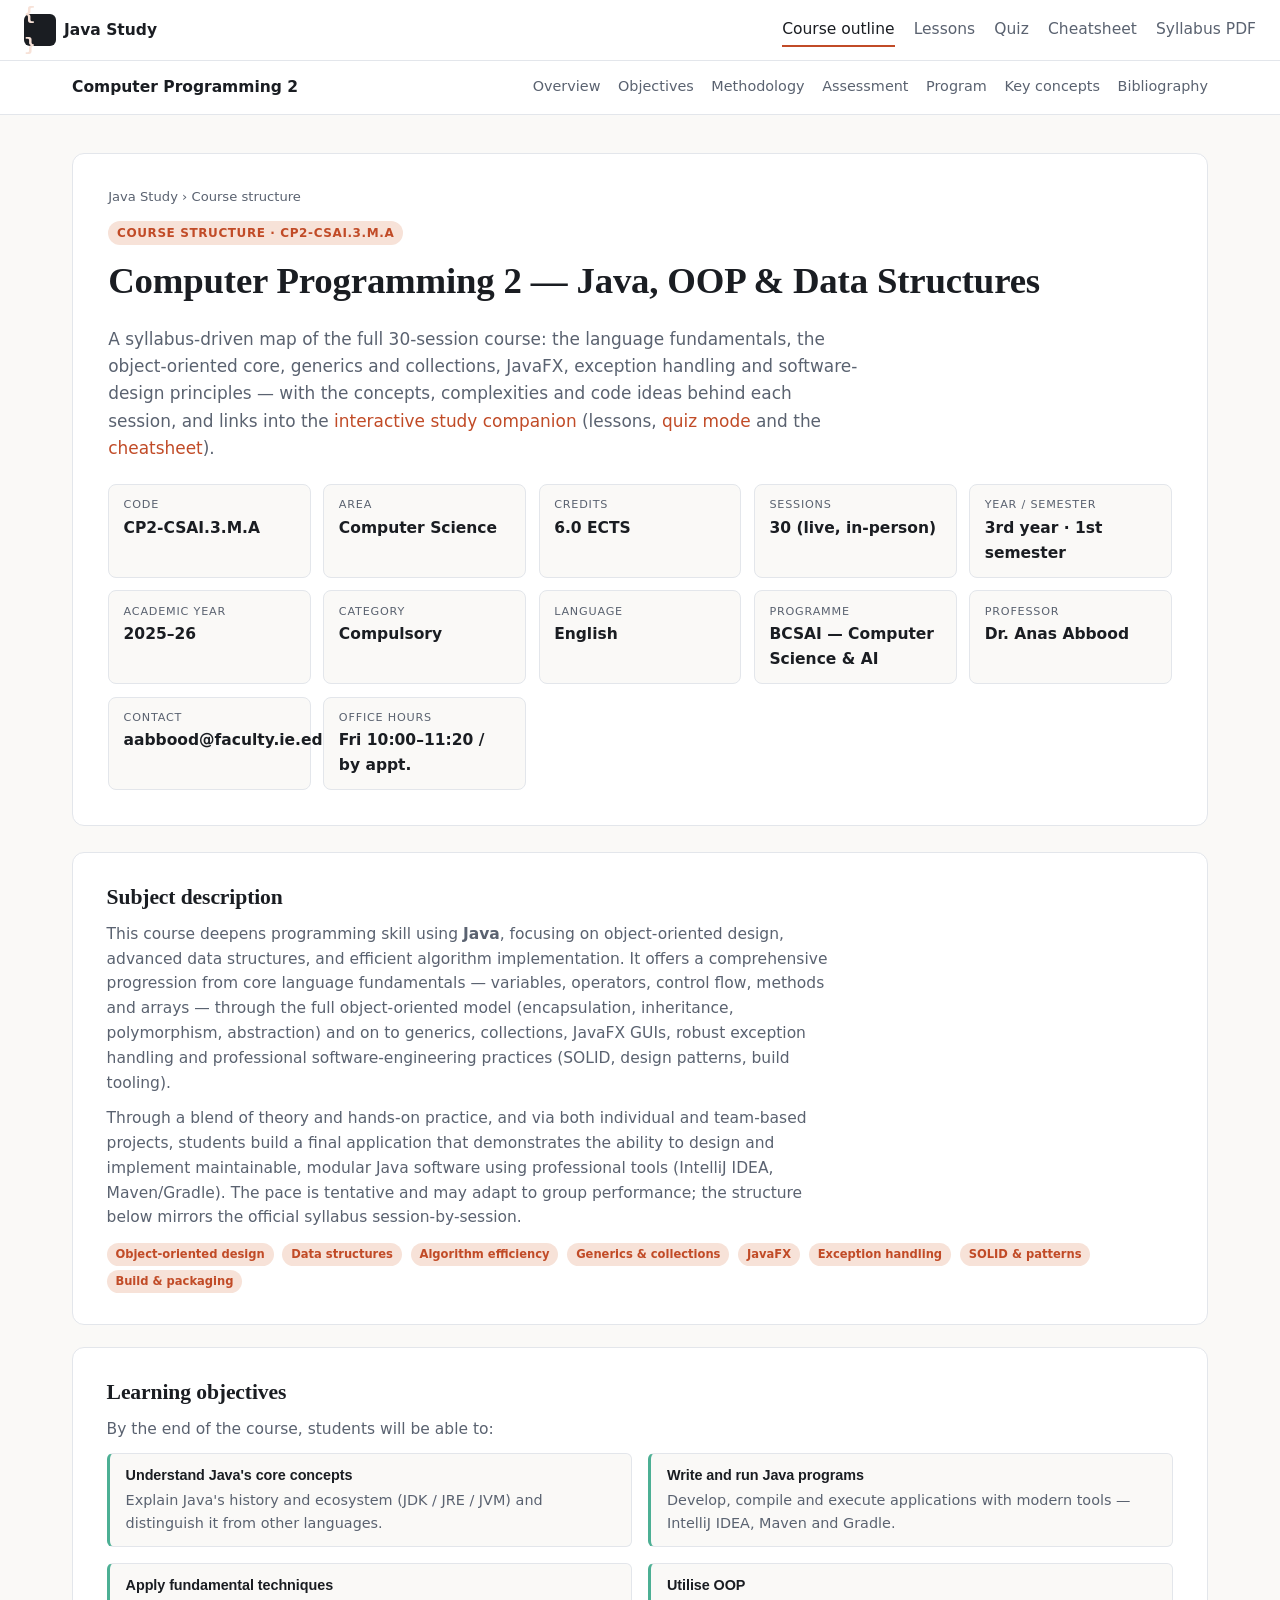
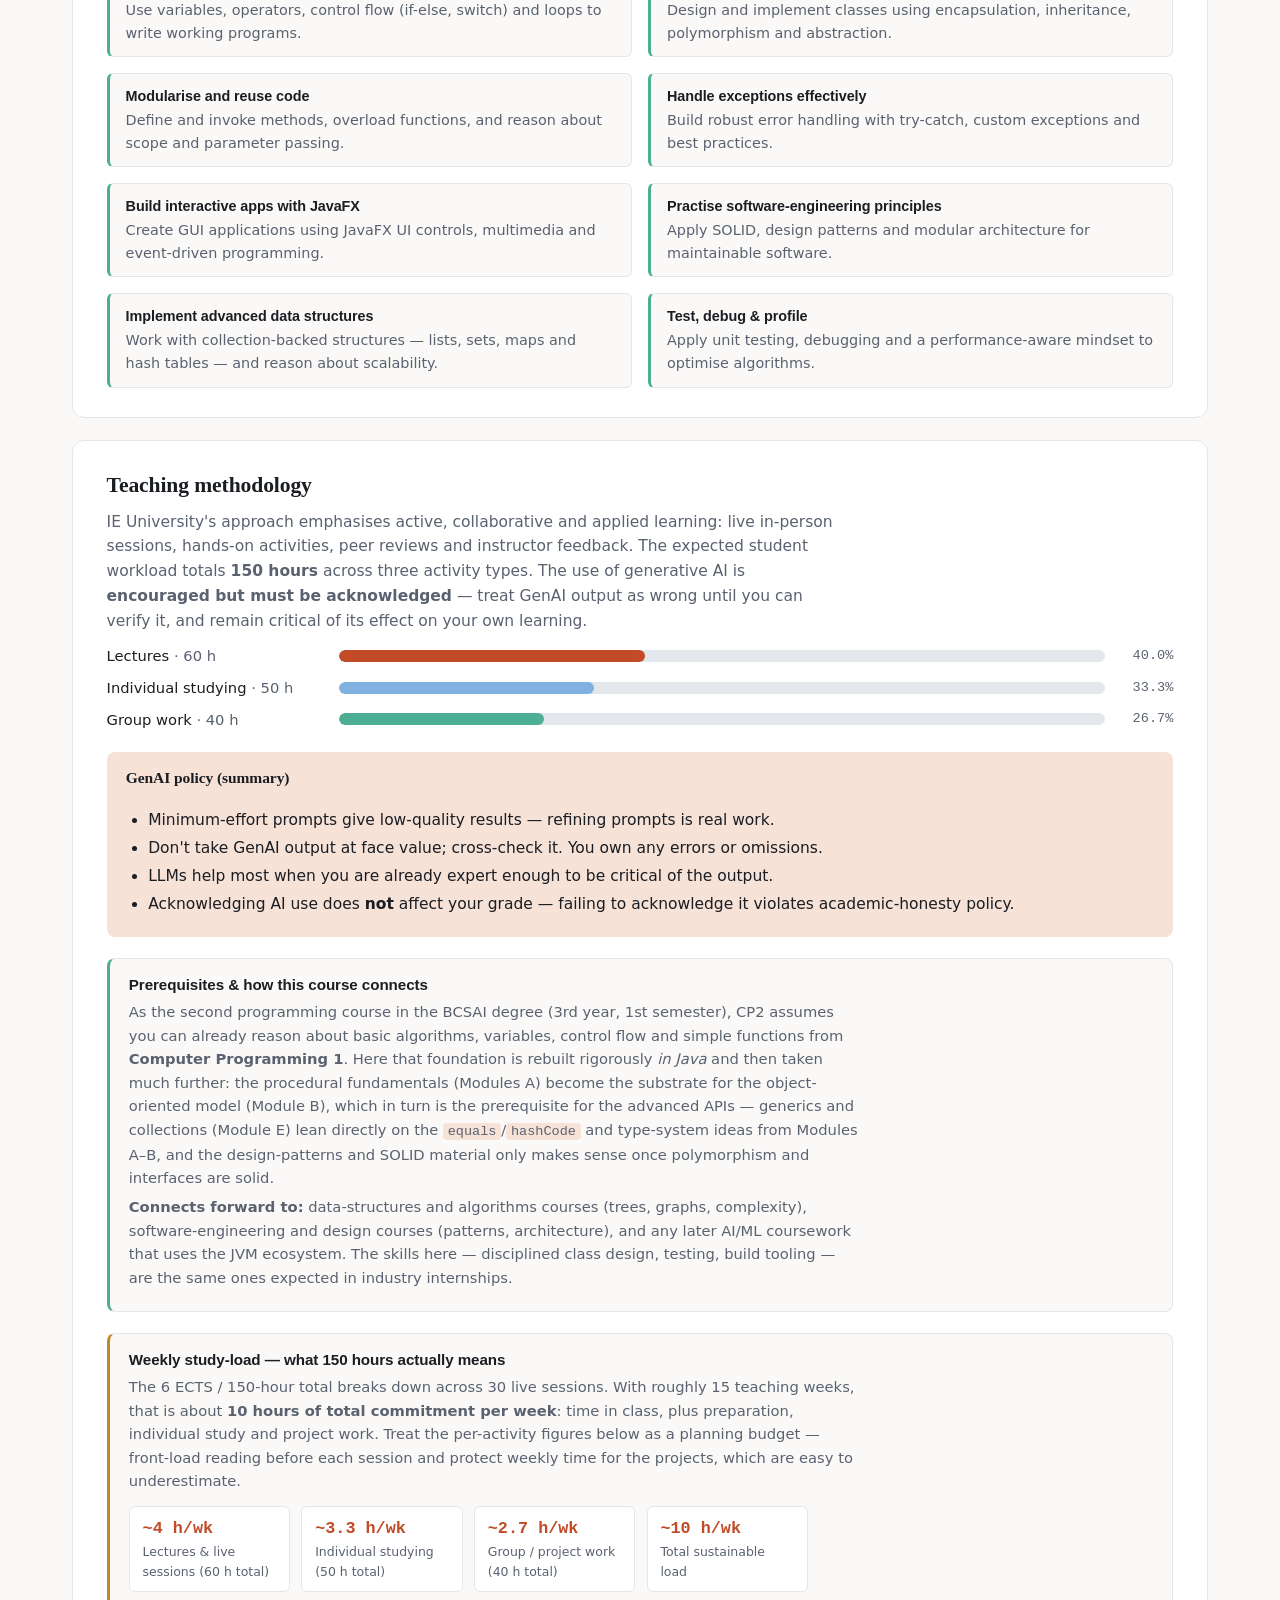
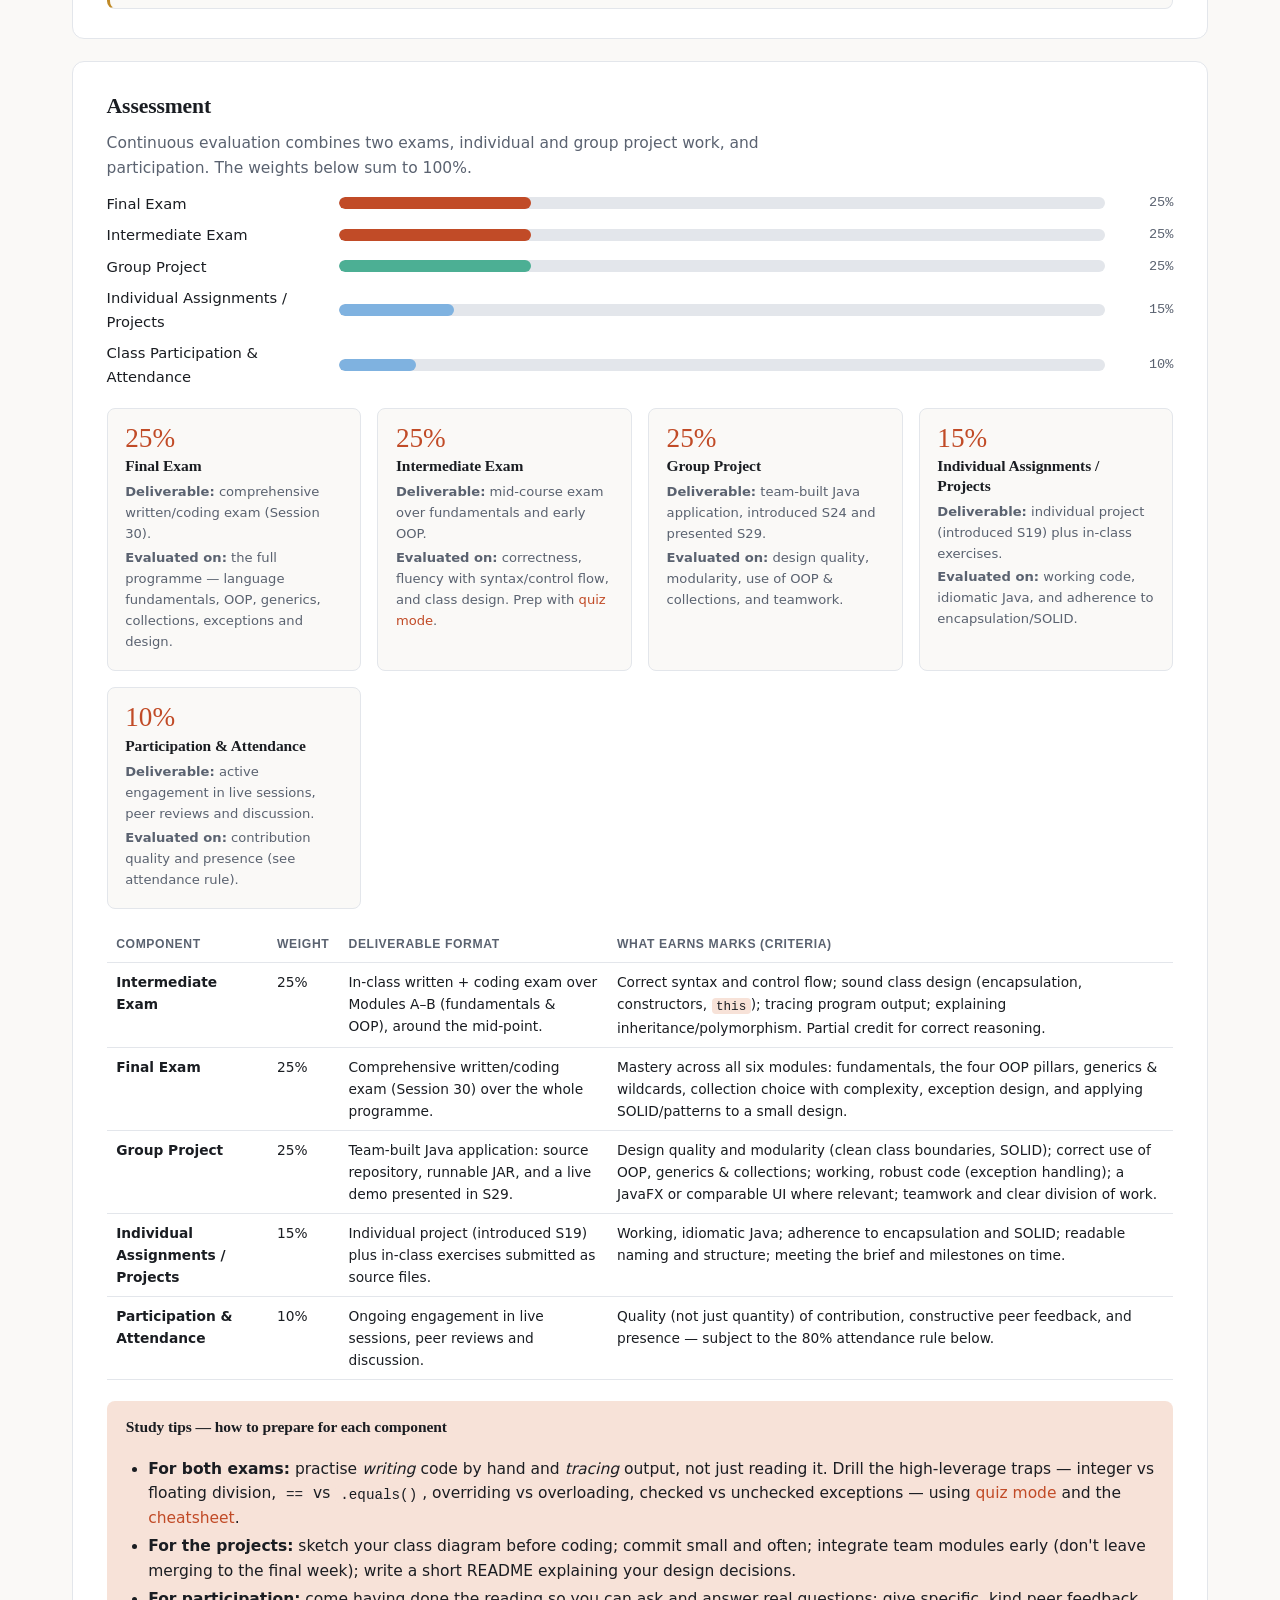
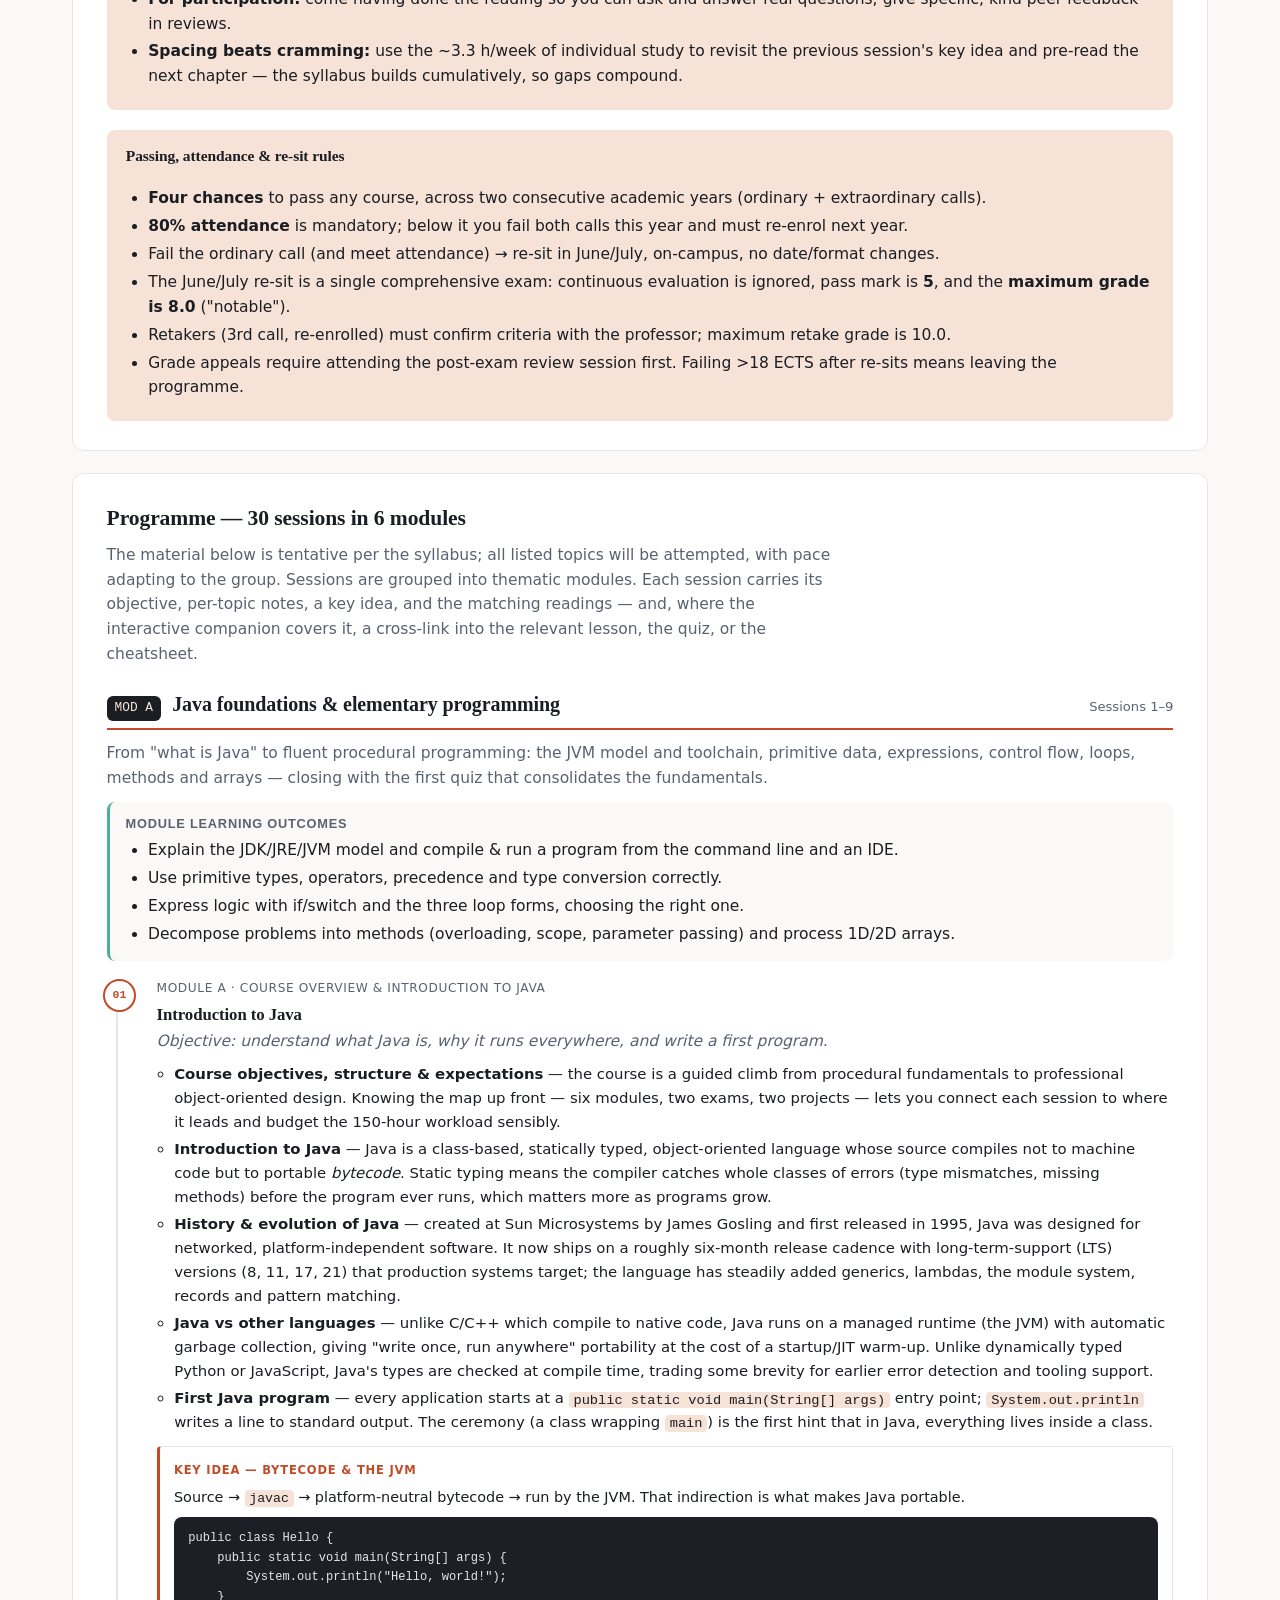
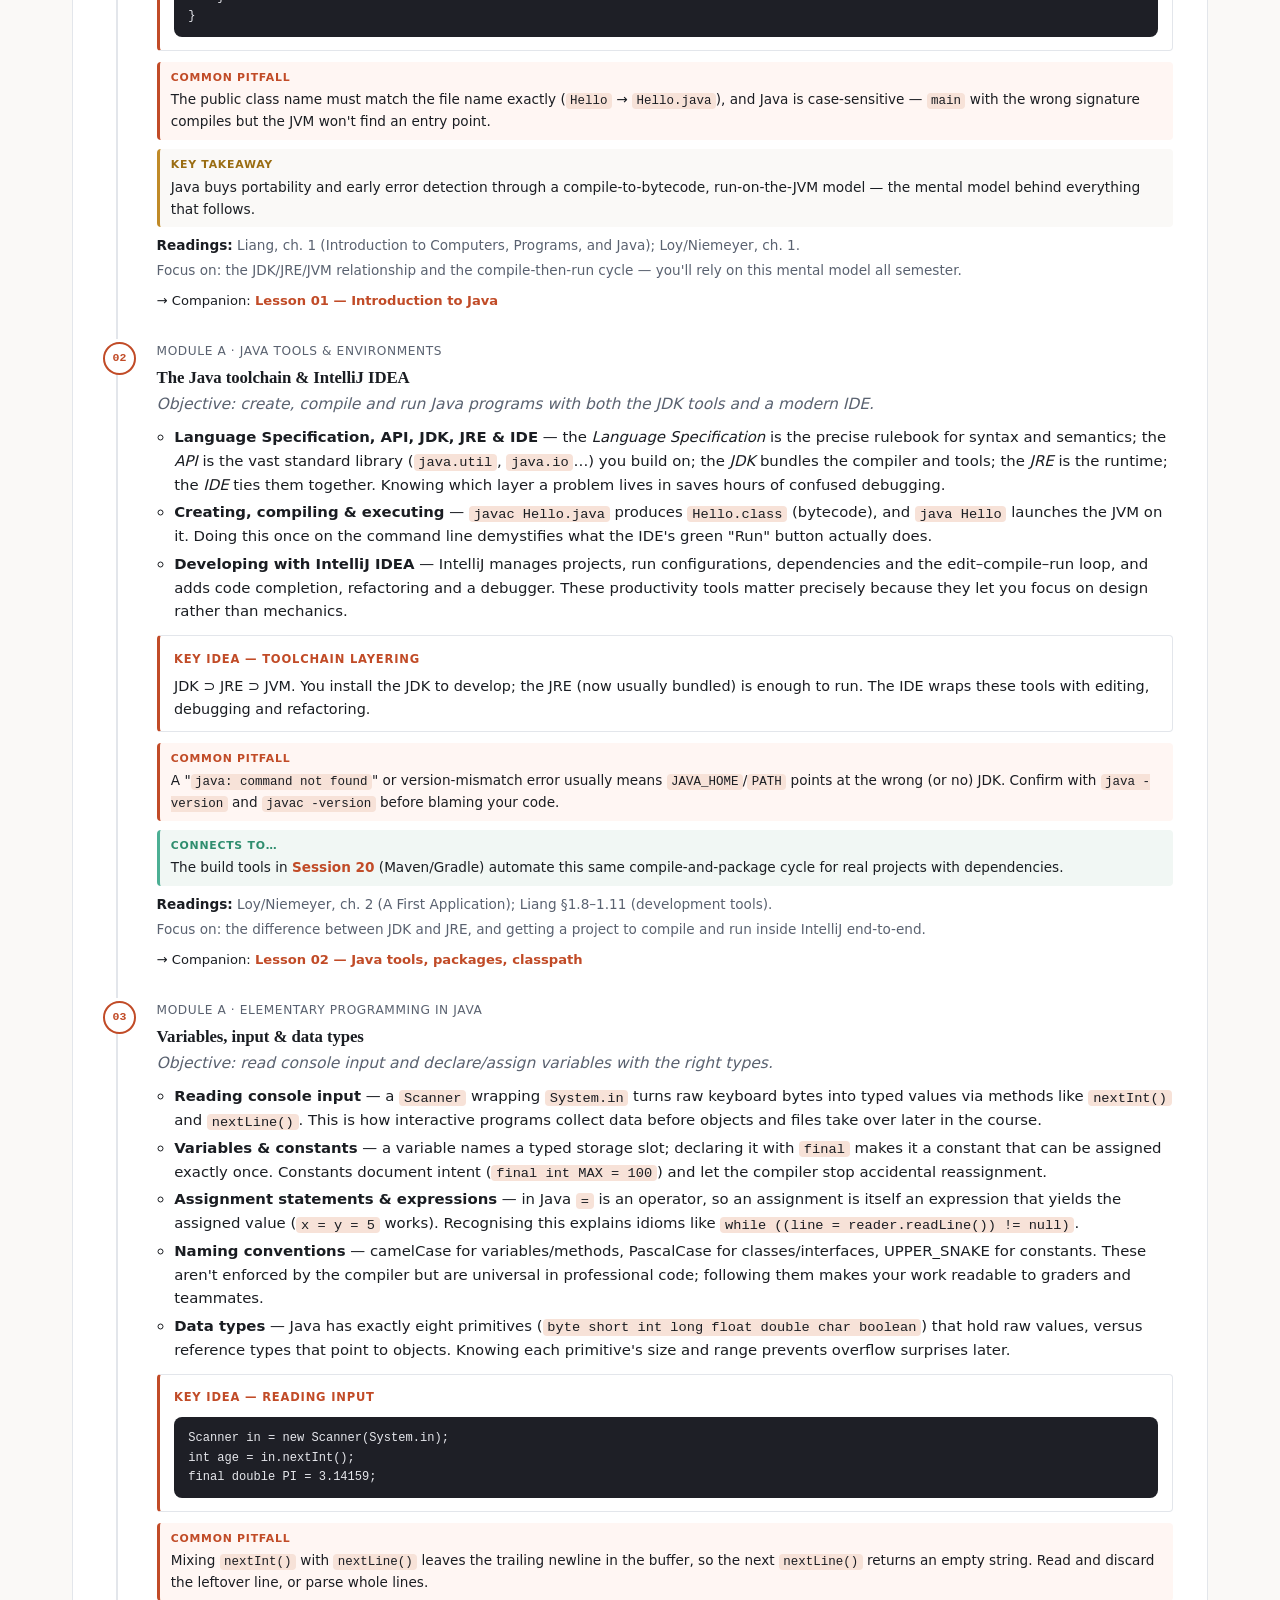
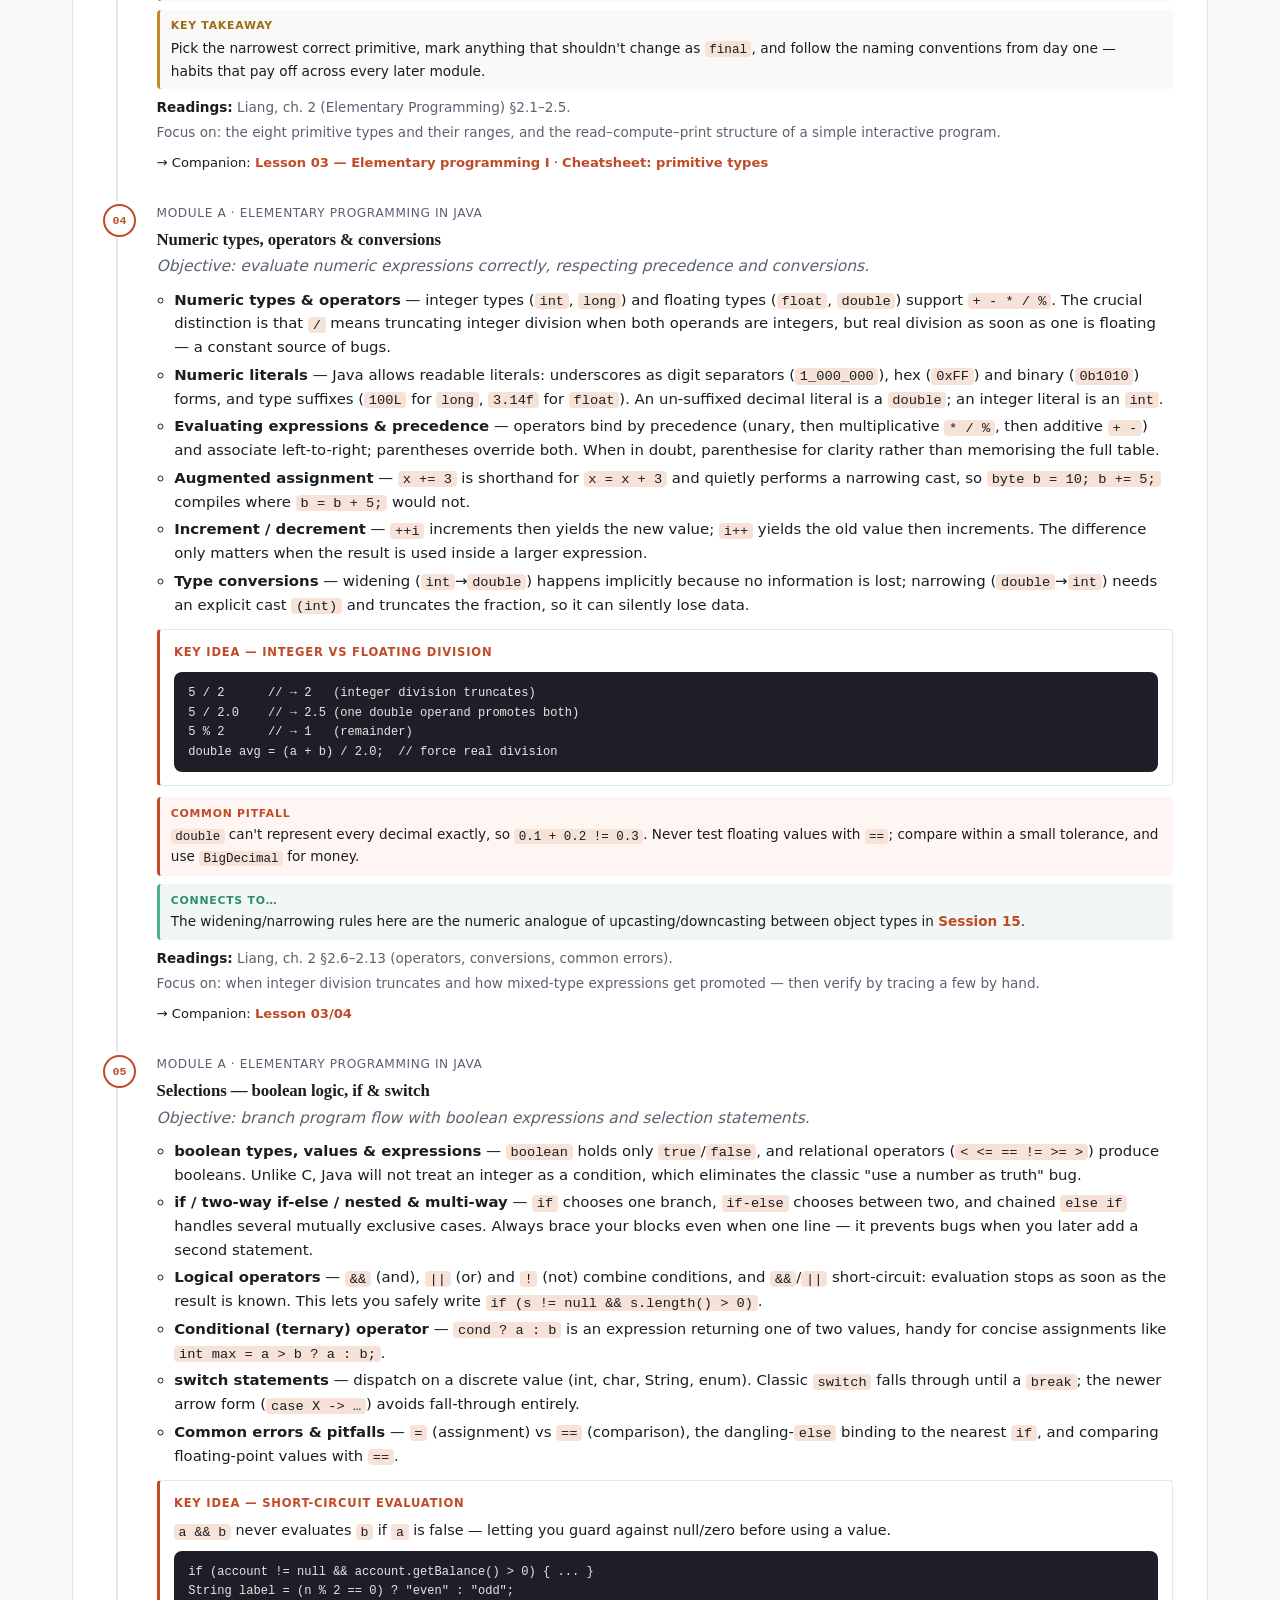
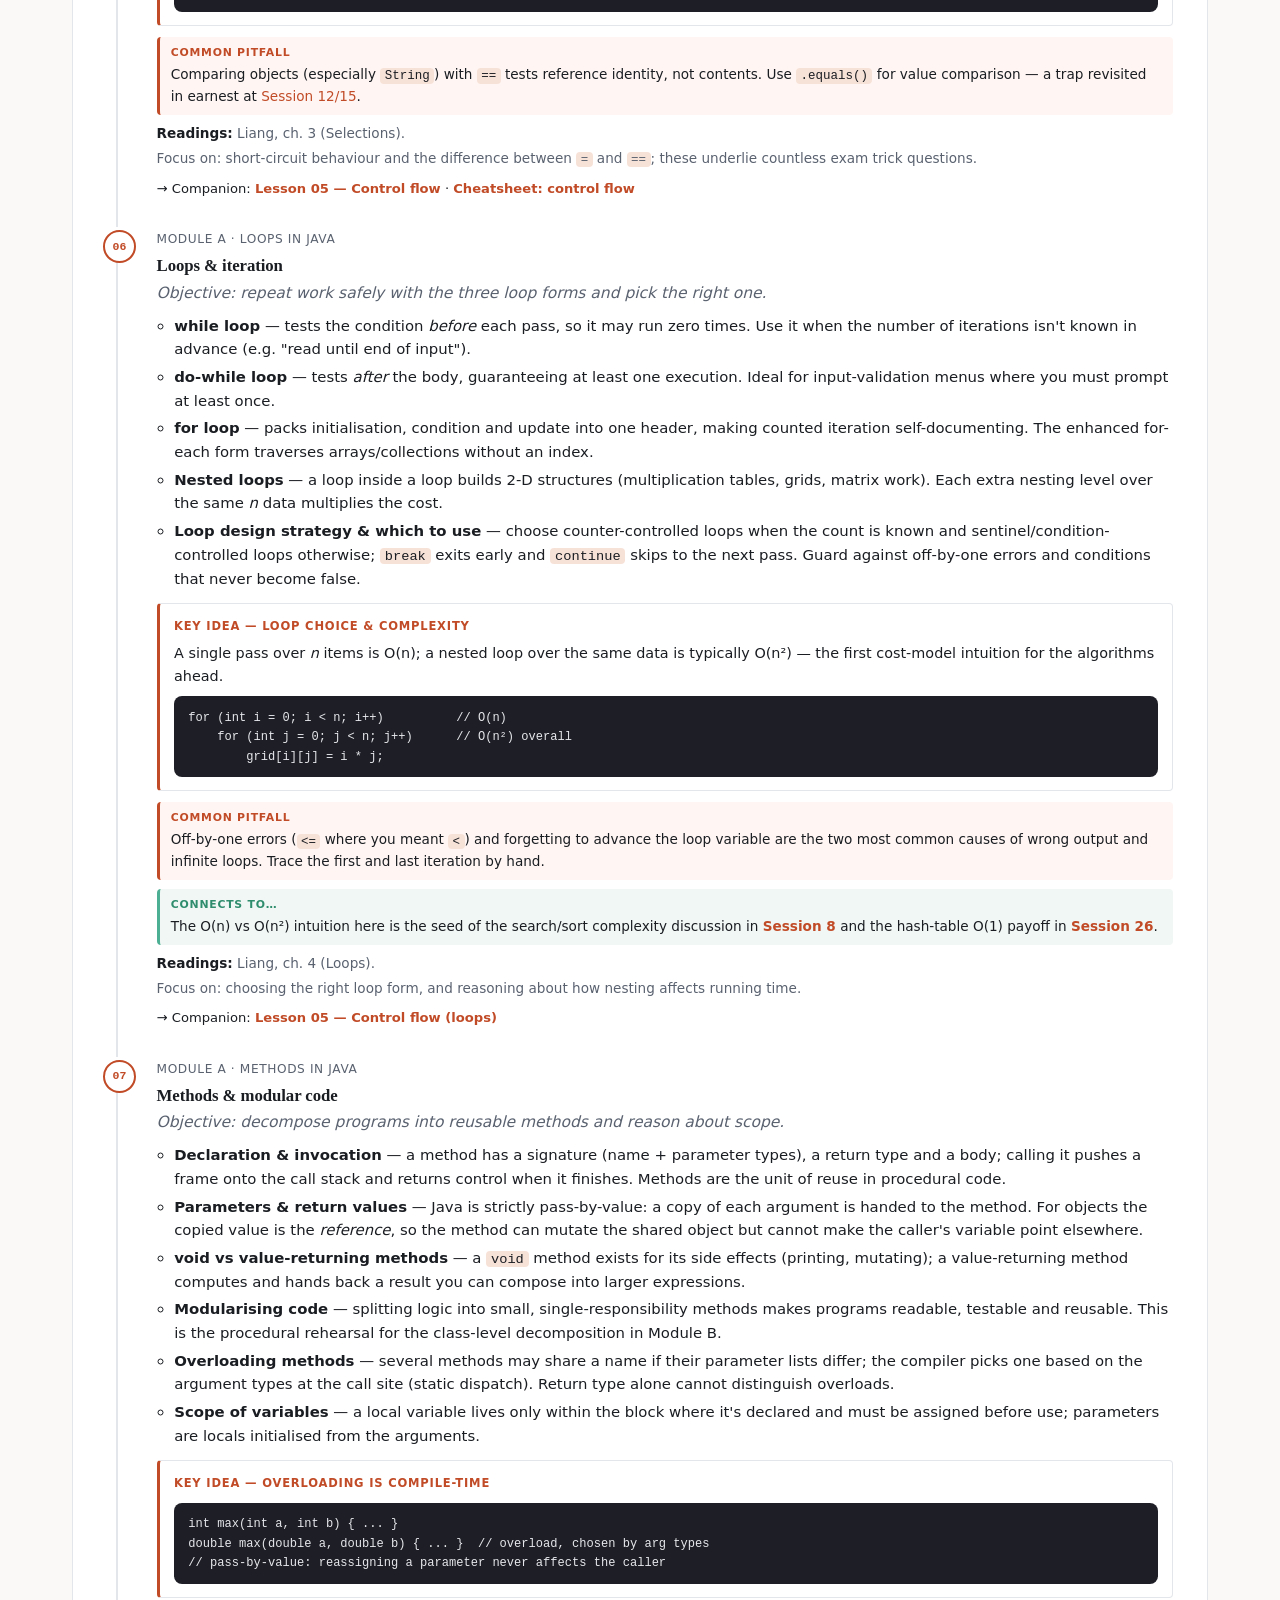
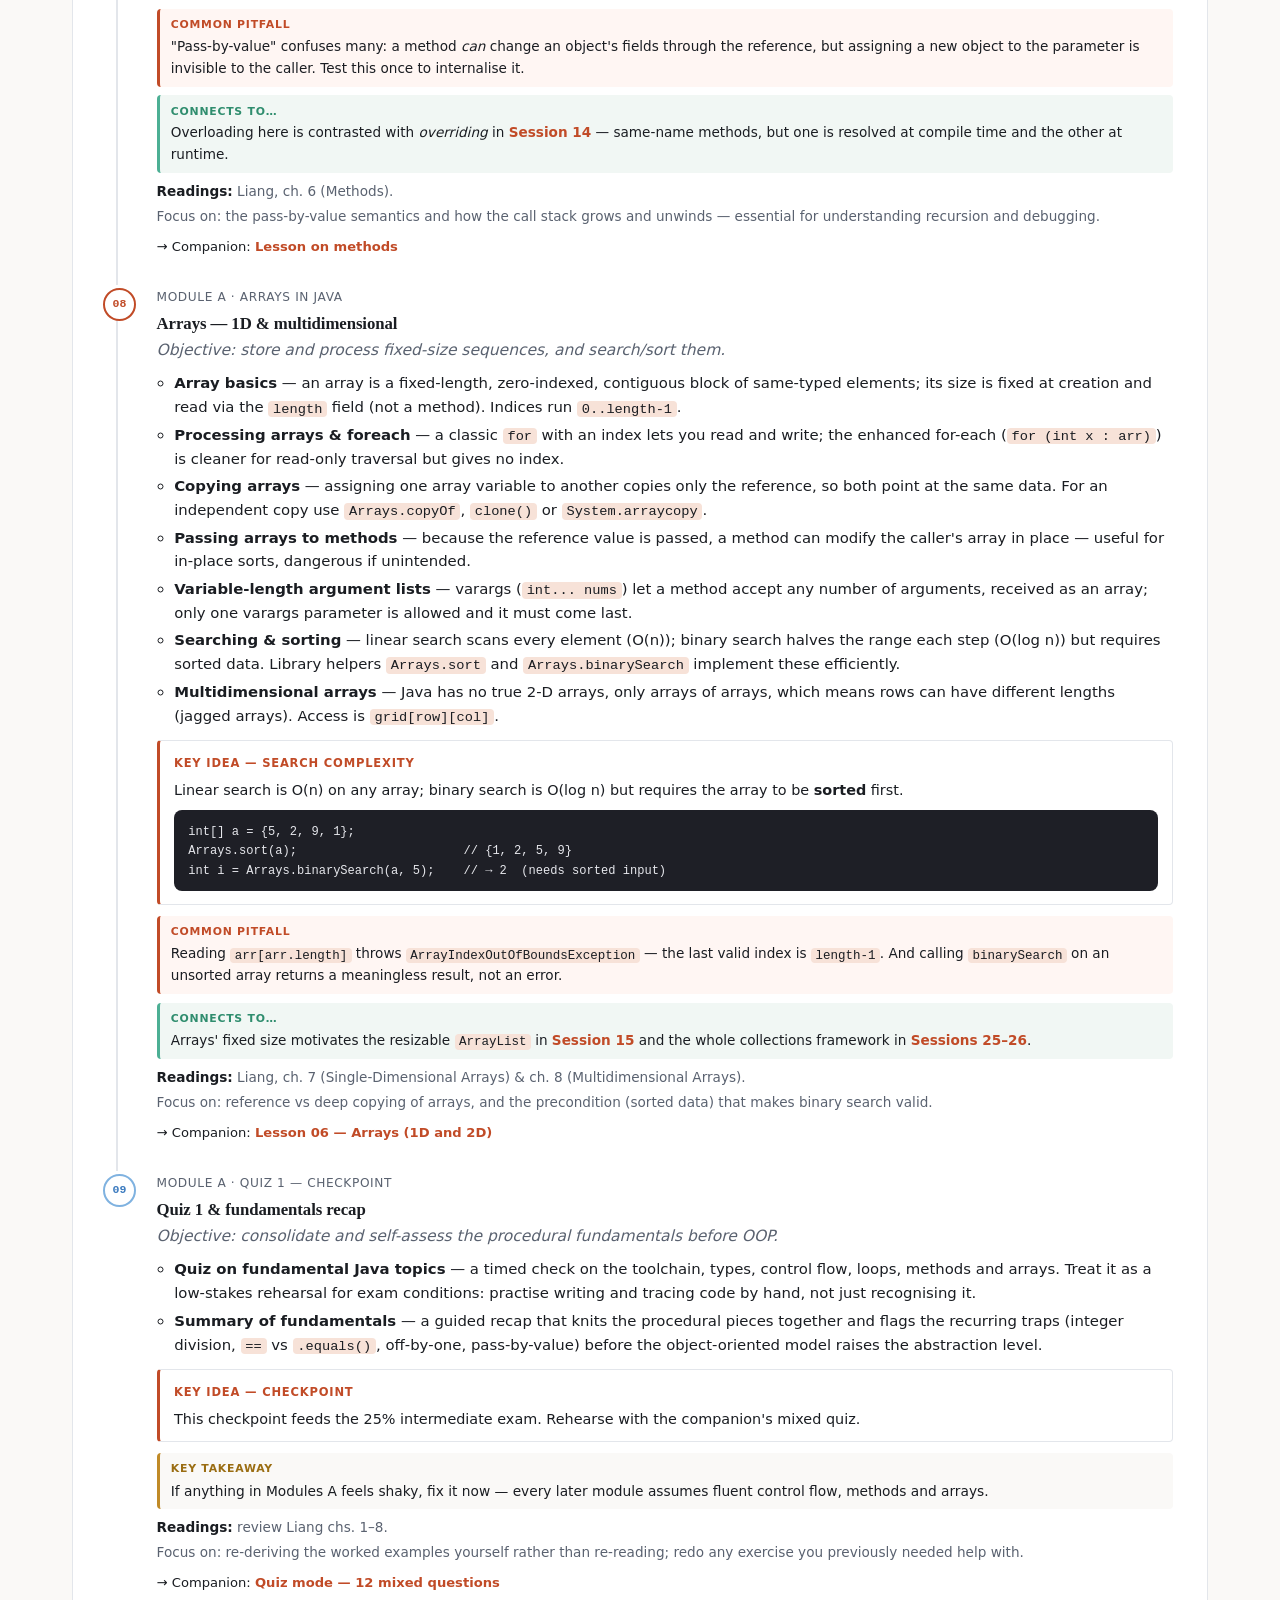
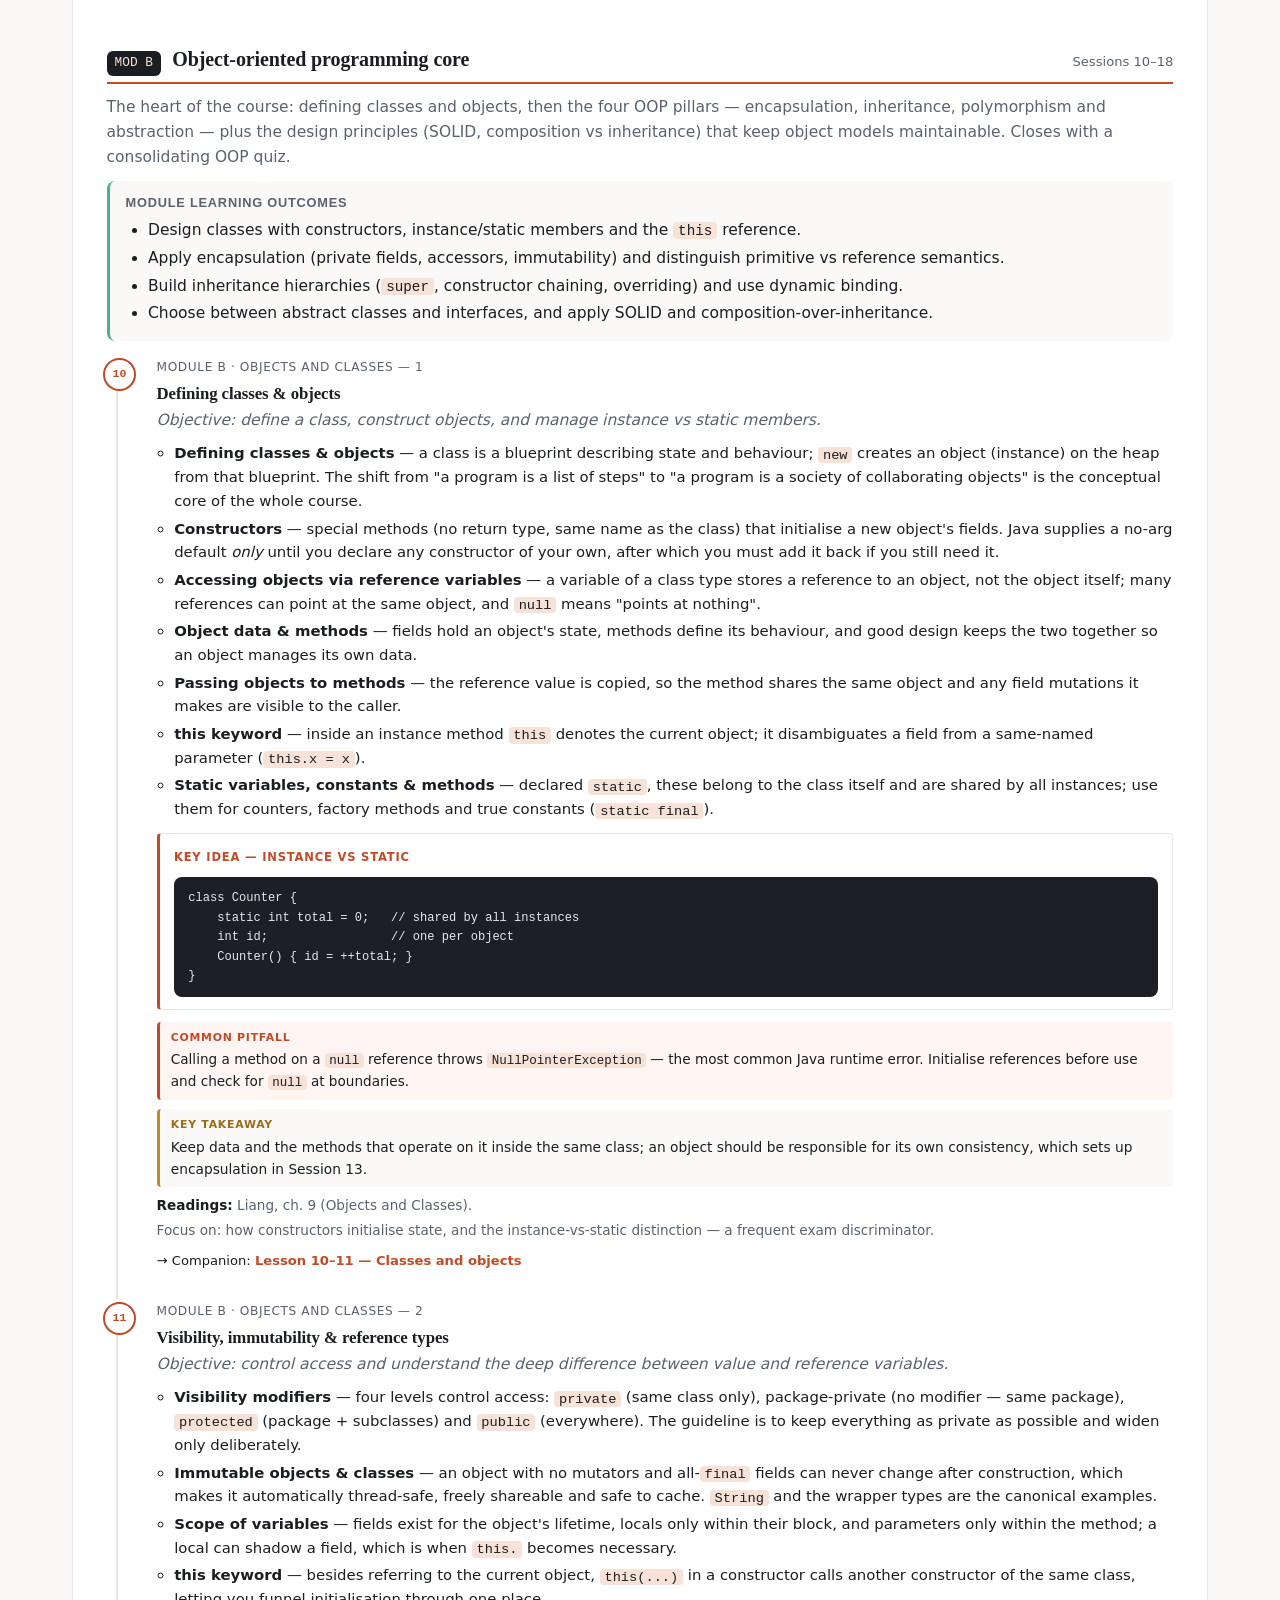
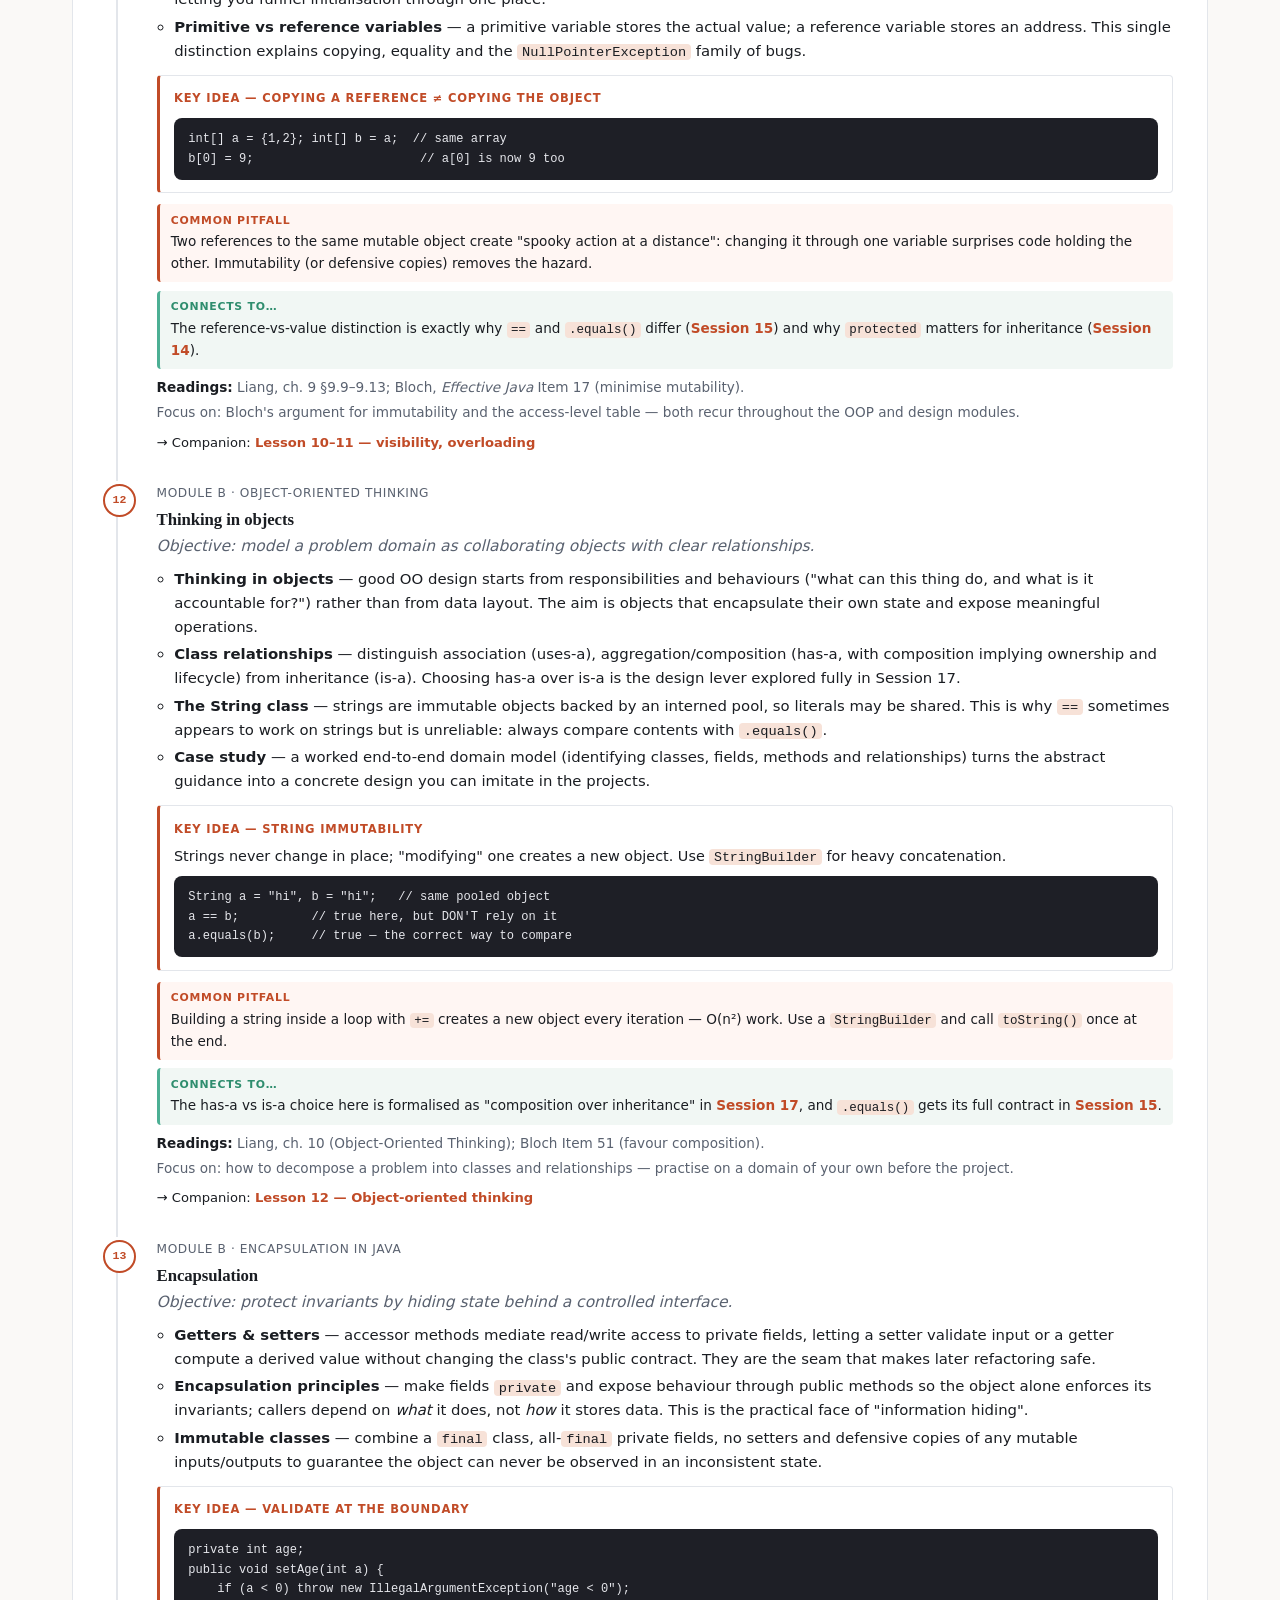
==== commit 2e867028: "Deepen course page further (fuller per-session detail, examples, expanded glossary)" ====
--- a/course.html
+++ b/course.html
@@ -108,6 +108,36 @@
 
     .pill-row { margin: .4rem 0 0; }
     .pill { display: inline-block; background: var(--accent-soft); color: var(--accent); font-size: .72rem; padding: .12rem .55rem; border-radius: 999px; font-weight: 600; margin: .15rem .25rem .15rem 0; }
+
+    /* per-session deepening notes (reuse existing tokens) */
+    .note { font-size: .85rem; margin: .55rem 0 0; padding: .45rem .7rem; border-radius: 4px; }
+    .note .nh { font-size: .68rem; text-transform: uppercase; letter-spacing: .07em; font-weight: 700; display: block; margin-bottom: .15rem; }
+    .note.pitfall { background: #fff6f3; border-left: 3px solid var(--accent); }
+    .note.pitfall .nh { color: var(--accent); }
+    .note.connects { background: #f1f7f4; border-left: 3px solid #4caf94; }
+    .note.connects .nh { color: #2f8d6e; }
+    .note.connects a { font-weight: 600; }
+    .takeaway { font-size: .86rem; margin: .55rem 0 0; padding: .45rem .7rem; background: var(--bg); border-left: 3px solid #c08a27; border-radius: 4px; }
+    .takeaway .nh { font-size: .68rem; text-transform: uppercase; letter-spacing: .07em; font-weight: 700; color: #9a6d12; display: block; margin-bottom: .15rem; }
+    .readings .focus { display: block; margin-top: .2rem; color: var(--ink-2); }
+
+    /* connect/prereq callout box */
+    .connect-box { background: var(--bg); border: 1px solid var(--line); border-left: 3px solid #4caf94; border-radius: 8px; padding: 1rem 1.2rem; margin: 1.3rem 0 0; }
+    .connect-box h4 { margin: 0 0 .4rem; font-family: "Inter", sans-serif; font-size: .95rem; }
+    .connect-box p { color: var(--ink-2); font-size: .92rem; margin: .35rem 0; max-width: 78ch; }
+    .study-load { display: grid; grid-template-columns: repeat(auto-fill, minmax(150px, 1fr)); gap: .7rem; margin-top: .8rem; }
+    .study-load .sl { background: var(--paper); border: 1px solid var(--line); border-radius: 6px; padding: .55rem .8rem; }
+    .study-load .sl .n { font-family: "JetBrains Mono", Consolas, monospace; font-weight: 700; color: var(--accent); font-size: 1.05rem; }
+    .study-load .sl .l { font-size: .78rem; color: var(--ink-2); }
+
+    /* rubric table */
+    .rubric { width: 100%; border-collapse: collapse; margin-top: 1.1rem; font-size: .86rem; }
+    .rubric th, .rubric td { text-align: left; padding: .5rem .6rem; border-bottom: 1px solid var(--line); vertical-align: top; }
+    .rubric th { font-family: "Inter", sans-serif; font-size: .76rem; text-transform: uppercase; letter-spacing: .05em; color: var(--ink-2); }
+    .rubric td b { color: var(--ink); }
+    .tip-box { background: var(--accent-soft); border-radius: 8px; padding: 1rem 1.2rem; margin-top: 1.3rem; }
+    .tip-box h4 { margin-top: 0; }
+    .tip-box ul { margin: .3em 0; }
   </style>
 </head>
 <body>
@@ -247,6 +277,34 @@
           <li>LLMs help most when you are already expert enough to be critical of the output.</li>
           <li>Acknowledging AI use does <b>not</b> affect your grade — failing to acknowledge it violates academic-honesty policy.</li>
         </ul>
+      </div>
+
+      <div class="connect-box">
+        <h4>Prerequisites &amp; how this course connects</h4>
+        <p>As the second programming course in the BCSAI degree (3rd year, 1st semester), CP2 assumes you can already
+        reason about basic algorithms, variables, control flow and simple functions from <b>Computer Programming 1</b>.
+        Here that foundation is rebuilt rigorously <em>in Java</em> and then taken much further: the procedural fundamentals
+        (Modules A) become the substrate for the object-oriented model (Module B), which in turn is the prerequisite for the
+        advanced APIs — generics and collections (Module E) lean directly on the <code>equals</code>/<code>hashCode</code> and
+        type-system ideas from Modules A–B, and the design-patterns and SOLID material only makes sense once polymorphism and
+        interfaces are solid.</p>
+        <p><b>Connects forward to:</b> data-structures and algorithms courses (trees, graphs, complexity), software-engineering
+        and design courses (patterns, architecture), and any later AI/ML coursework that uses the JVM ecosystem.
+        The skills here — disciplined class design, testing, build tooling — are the same ones expected in industry internships.</p>
+      </div>
+
+      <div class="connect-box" style="border-left-color:#c08a27">
+        <h4>Weekly study-load — what 150 hours actually means</h4>
+        <p>The 6 ECTS / 150-hour total breaks down across 30 live sessions. With roughly 15 teaching weeks, that is about
+        <b>10 hours of total commitment per week</b>: time in class, plus preparation, individual study and project work.
+        Treat the per-activity figures below as a planning budget — front-load reading before each session and protect
+        weekly time for the projects, which are easy to underestimate.</p>
+        <div class="study-load">
+          <div class="sl"><div class="n">~4 h/wk</div><div class="l">Lectures &amp; live sessions (60 h total)</div></div>
+          <div class="sl"><div class="n">~3.3 h/wk</div><div class="l">Individual studying (50 h total)</div></div>
+          <div class="sl"><div class="n">~2.7 h/wk</div><div class="l">Group / project work (40 h total)</div></div>
+          <div class="sl"><div class="n">~10 h/wk</div><div class="l">Total sustainable load</div></div>
+        </div>
       </div>
     </section>
 
@@ -310,6 +368,47 @@
         </div>
       </div>
 
+      <table class="rubric">
+        <thead><tr><th>Component</th><th>Weight</th><th>Deliverable format</th><th>What earns marks (criteria)</th></tr></thead>
+        <tbody>
+          <tr>
+            <td><b>Intermediate Exam</b></td><td>25%</td>
+            <td>In-class written + coding exam over Modules A–B (fundamentals &amp; OOP), around the mid-point.</td>
+            <td>Correct syntax and control flow; sound class design (encapsulation, constructors, <code>this</code>); tracing program output; explaining inheritance/polymorphism. Partial credit for correct reasoning.</td>
+          </tr>
+          <tr>
+            <td><b>Final Exam</b></td><td>25%</td>
+            <td>Comprehensive written/coding exam (Session 30) over the whole programme.</td>
+            <td>Mastery across all six modules: fundamentals, the four OOP pillars, generics &amp; wildcards, collection choice with complexity, exception design, and applying SOLID/patterns to a small design.</td>
+          </tr>
+          <tr>
+            <td><b>Group Project</b></td><td>25%</td>
+            <td>Team-built Java application: source repository, runnable JAR, and a live demo presented in S29.</td>
+            <td>Design quality and modularity (clean class boundaries, SOLID); correct use of OOP, generics &amp; collections; working, robust code (exception handling); a JavaFX or comparable UI where relevant; teamwork and clear division of work.</td>
+          </tr>
+          <tr>
+            <td><b>Individual Assignments / Projects</b></td><td>15%</td>
+            <td>Individual project (introduced S19) plus in-class exercises submitted as source files.</td>
+            <td>Working, idiomatic Java; adherence to encapsulation and SOLID; readable naming and structure; meeting the brief and milestones on time.</td>
+          </tr>
+          <tr>
+            <td><b>Participation &amp; Attendance</b></td><td>10%</td>
+            <td>Ongoing engagement in live sessions, peer reviews and discussion.</td>
+            <td>Quality (not just quantity) of contribution, constructive peer feedback, and presence — subject to the 80% attendance rule below.</td>
+          </tr>
+        </tbody>
+      </table>
+
+      <div class="tip-box">
+        <h4>Study tips — how to prepare for each component</h4>
+        <ul>
+          <li><b>For both exams:</b> practise <em>writing</em> code by hand and <em>tracing</em> output, not just reading it. Drill the high-leverage traps — integer vs floating division, <code>==</code> vs <code>.equals()</code>, overriding vs overloading, checked vs unchecked exceptions — using <a href="index.html#quiz">quiz mode</a> and the <a href="index.html#reference">cheatsheet</a>.</li>
+          <li><b>For the projects:</b> sketch your class diagram before coding; commit small and often; integrate team modules early (don't leave merging to the final week); write a short README explaining your design decisions.</li>
+          <li><b>For participation:</b> come having done the reading so you can ask and answer real questions; give specific, kind peer feedback in reviews.</li>
+          <li><b>Spacing beats cramming:</b> use the ~3.3 h/week of individual study to revisit the previous session's key idea and pre-read the next chapter — the syllabus builds cumulatively, so gaps compound.</li>
+        </ul>
+      </div>
+
       <div class="rule-box">
         <h4>Passing, attendance &amp; re-sit rules</h4>
         <ul>
@@ -354,11 +453,11 @@
             <h4>Introduction to Java</h4>
             <p class="tl-objective">Objective: understand what Java is, why it runs everywhere, and write a first program.</p>
             <ul class="tl-topics">
-              <li><b>Course objectives, structure &amp; expectations</b> — how the course, projects and grading fit together.</li>
-              <li><b>Introduction to Java</b> — a class-based, statically typed, object-oriented language; source compiles to portable bytecode.</li>
-              <li><b>History &amp; evolution of Java</b> — from Sun (1995, James Gosling) through to modern LTS releases.</li>
-              <li><b>Java vs other languages</b> — managed runtime and "write once, run anywhere" vs native/compiled or dynamically typed peers.</li>
-              <li><b>First Java program</b> — the <code>main</code> entry point and <code>System.out.println</code>.</li>
+              <li><b>Course objectives, structure &amp; expectations</b> — the course is a guided climb from procedural fundamentals to professional object-oriented design. Knowing the map up front — six modules, two exams, two projects — lets you connect each session to where it leads and budget the 150-hour workload sensibly.</li>
+              <li><b>Introduction to Java</b> — Java is a class-based, statically typed, object-oriented language whose source compiles not to machine code but to portable <em>bytecode</em>. Static typing means the compiler catches whole classes of errors (type mismatches, missing methods) before the program ever runs, which matters more as programs grow.</li>
+              <li><b>History &amp; evolution of Java</b> — created at Sun Microsystems by James Gosling and first released in 1995, Java was designed for networked, platform-independent software. It now ships on a roughly six-month release cadence with long-term-support (LTS) versions (8, 11, 17, 21) that production systems target; the language has steadily added generics, lambdas, the module system, records and pattern matching.</li>
+              <li><b>Java vs other languages</b> — unlike C/C++ which compile to native code, Java runs on a managed runtime (the JVM) with automatic garbage collection, giving "write once, run anywhere" portability at the cost of a startup/JIT warm-up. Unlike dynamically typed Python or JavaScript, Java's types are checked at compile time, trading some brevity for earlier error detection and tooling support.</li>
+              <li><b>First Java program</b> — every application starts at a <code>public static void main(String[] args)</code> entry point; <code>System.out.println</code> writes a line to standard output. The ceremony (a class wrapping <code>main</code>) is the first hint that in Java, everything lives inside a class.</li>
             </ul>
             <div class="keyidea"><span class="kih">Key idea — bytecode &amp; the JVM</span>
               <p style="margin:.3em 0 0;font-size:.9rem">Source &rarr; <code>javac</code> &rarr; platform-neutral bytecode &rarr; run by the JVM. That indirection is what makes Java portable.</p>
@@ -368,7 +467,10 @@
     }
 }</code></pre>
             </div>
-            <p class="readings"><b>Readings:</b> Liang, ch. 1 (Introduction to Computers, Programs, and Java); Loy/Niemeyer, ch. 1.</p>
+            <div class="note pitfall"><span class="nh">Common pitfall</span>The public class name must match the file name exactly (<code>Hello</code> &rarr; <code>Hello.java</code>), and Java is case-sensitive — <code>main</code> with the wrong signature compiles but the JVM won't find an entry point.</div>
+            <div class="takeaway"><span class="nh">Key takeaway</span>Java buys portability and early error detection through a compile-to-bytecode, run-on-the-JVM model — the mental model behind everything that follows.</div>
+            <p class="readings"><b>Readings:</b> Liang, ch. 1 (Introduction to Computers, Programs, and Java); Loy/Niemeyer, ch. 1.
+              <span class="focus">Focus on: the JDK/JRE/JVM relationship and the compile-then-run cycle — you'll rely on this mental model all semester.</span></p>
             <p class="xref">&rarr; Companion: <a href="index.html">Lesson 01 — Introduction to Java</a></p>
           </li>
 
@@ -377,14 +479,17 @@
             <h4>The Java toolchain &amp; IntelliJ IDEA</h4>
             <p class="tl-objective">Objective: create, compile and run Java programs with both the JDK tools and a modern IDE.</p>
             <ul class="tl-topics">
-              <li><b>Language Specification, API, JDK, JRE &amp; IDE</b> — what each provides and how they relate.</li>
-              <li><b>Creating, compiling &amp; executing</b> — <code>javac</code> produces <code>.class</code> files; <code>java</code> runs them.</li>
-              <li><b>Developing with IntelliJ IDEA</b> — projects, run configurations, and the edit-compile-run loop.</li>
+              <li><b>Language Specification, API, JDK, JRE &amp; IDE</b> — the <em>Language Specification</em> is the precise rulebook for syntax and semantics; the <em>API</em> is the vast standard library (<code>java.util</code>, <code>java.io</code>…) you build on; the <em>JDK</em> bundles the compiler and tools; the <em>JRE</em> is the runtime; the <em>IDE</em> ties them together. Knowing which layer a problem lives in saves hours of confused debugging.</li>
+              <li><b>Creating, compiling &amp; executing</b> — <code>javac Hello.java</code> produces <code>Hello.class</code> (bytecode), and <code>java Hello</code> launches the JVM on it. Doing this once on the command line demystifies what the IDE's green "Run" button actually does.</li>
+              <li><b>Developing with IntelliJ IDEA</b> — IntelliJ manages projects, run configurations, dependencies and the edit–compile–run loop, and adds code completion, refactoring and a debugger. These productivity tools matter precisely because they let you focus on design rather than mechanics.</li>
             </ul>
             <div class="keyidea"><span class="kih">Key idea — toolchain layering</span>
               <p style="margin:.3em 0 0;font-size:.9rem">JDK ⊃ JRE ⊃ JVM. You install the JDK to develop; the JRE (now usually bundled) is enough to run. The IDE wraps these tools with editing, debugging and refactoring.</p>
             </div>
-            <p class="readings"><b>Readings:</b> Loy/Niemeyer, ch. 2 (A First Application); Liang §1.8–1.11 (development tools).</p>
+            <div class="note pitfall"><span class="nh">Common pitfall</span>A "<code>java: command not found</code>" or version-mismatch error usually means <code>JAVA_HOME</code>/<code>PATH</code> points at the wrong (or no) JDK. Confirm with <code>java -version</code> and <code>javac -version</code> before blaming your code.</div>
+            <div class="note connects"><span class="nh">Connects to…</span>The build tools in <a href="#program">Session 20</a> (Maven/Gradle) automate this same compile-and-package cycle for real projects with dependencies.</div>
+            <p class="readings"><b>Readings:</b> Loy/Niemeyer, ch. 2 (A First Application); Liang §1.8–1.11 (development tools).
+              <span class="focus">Focus on: the difference between JDK and JRE, and getting a project to compile and run inside IntelliJ end-to-end.</span></p>
             <p class="xref">&rarr; Companion: <a href="index.html">Lesson 02 — Java tools, packages, classpath</a></p>
           </li>
 
@@ -393,18 +498,21 @@
             <h4>Variables, input &amp; data types</h4>
             <p class="tl-objective">Objective: read console input and declare/assign variables with the right types.</p>
             <ul class="tl-topics">
-              <li><b>Reading console input</b> — <code>Scanner</code> over <code>System.in</code>.</li>
-              <li><b>Variables &amp; constants</b> — declaration, initialisation and <code>final</code> constants.</li>
-              <li><b>Assignment statements &amp; expressions</b> — assignment is itself an expression returning a value.</li>
-              <li><b>Naming conventions</b> — camelCase for variables/methods, PascalCase for classes, UPPER_SNAKE for constants.</li>
-              <li><b>Data types</b> — the eight primitives vs reference types; default values.</li>
+              <li><b>Reading console input</b> — a <code>Scanner</code> wrapping <code>System.in</code> turns raw keyboard bytes into typed values via methods like <code>nextInt()</code> and <code>nextLine()</code>. This is how interactive programs collect data before objects and files take over later in the course.</li>
+              <li><b>Variables &amp; constants</b> — a variable names a typed storage slot; declaring it with <code>final</code> makes it a constant that can be assigned exactly once. Constants document intent (<code>final int MAX = 100</code>) and let the compiler stop accidental reassignment.</li>
+              <li><b>Assignment statements &amp; expressions</b> — in Java <code>=</code> is an operator, so an assignment is itself an expression that yields the assigned value (<code>x = y = 5</code> works). Recognising this explains idioms like <code>while ((line = reader.readLine()) != null)</code>.</li>
+              <li><b>Naming conventions</b> — camelCase for variables/methods, PascalCase for classes/interfaces, UPPER_SNAKE for constants. These aren't enforced by the compiler but are universal in professional code; following them makes your work readable to graders and teammates.</li>
+              <li><b>Data types</b> — Java has exactly eight primitives (<code>byte short int long float double char boolean</code>) that hold raw values, versus reference types that point to objects. Knowing each primitive's size and range prevents overflow surprises later.</li>
             </ul>
             <div class="keyidea"><span class="kih">Key idea — reading input</span>
               <pre><code>Scanner in = new Scanner(System.in);
 int age = in.nextInt();
 final double PI = 3.14159;</code></pre>
             </div>
-            <p class="readings"><b>Readings:</b> Liang, ch. 2 (Elementary Programming) §2.1–2.5.</p>
+            <div class="note pitfall"><span class="nh">Common pitfall</span>Mixing <code>nextInt()</code> with <code>nextLine()</code> leaves the trailing newline in the buffer, so the next <code>nextLine()</code> returns an empty string. Read and discard the leftover line, or parse whole lines.</div>
+            <div class="takeaway"><span class="nh">Key takeaway</span>Pick the narrowest correct primitive, mark anything that shouldn't change as <code>final</code>, and follow the naming conventions from day one — habits that pay off across every later module.</div>
+            <p class="readings"><b>Readings:</b> Liang, ch. 2 (Elementary Programming) §2.1–2.5.
+              <span class="focus">Focus on: the eight primitive types and their ranges, and the read–compute–print structure of a simple interactive program.</span></p>
             <p class="xref">&rarr; Companion: <a href="index.html">Lesson 03 — Elementary programming I</a> · <a href="index.html#reference">Cheatsheet: primitive types</a></p>
           </li>
 
@@ -413,19 +521,23 @@
             <h4>Numeric types, operators &amp; conversions</h4>
             <p class="tl-objective">Objective: evaluate numeric expressions correctly, respecting precedence and conversions.</p>
             <ul class="tl-topics">
-              <li><b>Numeric types &amp; operators</b> — <code>int</code>, <code>long</code>, <code>double</code>… and <code>+ - * / %</code>.</li>
-              <li><b>Numeric literals</b> — underscores in literals, hex/binary forms, the <code>L</code>/<code>d</code>/<code>f</code> suffixes.</li>
-              <li><b>Evaluating expressions &amp; precedence</b> — multiplicative before additive; parentheses override.</li>
-              <li><b>Augmented assignment</b> — <code>+=</code>, <code>-=</code>, <code>*=</code>, <code>/=</code>, <code>%=</code>.</li>
-              <li><b>Increment / decrement</b> — pre- vs post- (<code>++i</code> vs <code>i++</code>).</li>
-              <li><b>Type conversions</b> — implicit widening vs explicit narrowing casts.</li>
+              <li><b>Numeric types &amp; operators</b> — integer types (<code>int</code>, <code>long</code>) and floating types (<code>float</code>, <code>double</code>) support <code>+ - * / %</code>. The crucial distinction is that <code>/</code> means truncating integer division when both operands are integers, but real division as soon as one is floating — a constant source of bugs.</li>
+              <li><b>Numeric literals</b> — Java allows readable literals: underscores as digit separators (<code>1_000_000</code>), hex (<code>0xFF</code>) and binary (<code>0b1010</code>) forms, and type suffixes (<code>100L</code> for <code>long</code>, <code>3.14f</code> for <code>float</code>). An un-suffixed decimal literal is a <code>double</code>; an integer literal is an <code>int</code>.</li>
+              <li><b>Evaluating expressions &amp; precedence</b> — operators bind by precedence (unary, then multiplicative <code>* / %</code>, then additive <code>+ -</code>) and associate left-to-right; parentheses override both. When in doubt, parenthesise for clarity rather than memorising the full table.</li>
+              <li><b>Augmented assignment</b> — <code>x += 3</code> is shorthand for <code>x = x + 3</code> and quietly performs a narrowing cast, so <code>byte b = 10; b += 5;</code> compiles where <code>b = b + 5;</code> would not.</li>
+              <li><b>Increment / decrement</b> — <code>++i</code> increments then yields the new value; <code>i++</code> yields the old value then increments. The difference only matters when the result is used inside a larger expression.</li>
+              <li><b>Type conversions</b> — widening (<code>int</code>&rarr;<code>double</code>) happens implicitly because no information is lost; narrowing (<code>double</code>&rarr;<code>int</code>) needs an explicit cast <code>(int)</code> and truncates the fraction, so it can silently lose data.</li>
             </ul>
             <div class="keyidea"><span class="kih">Key idea — integer vs floating division</span>
               <pre><code>5 / 2      // → 2   (integer division truncates)
 5 / 2.0    // → 2.5 (one double operand promotes both)
-5 % 2      // → 1   (remainder)</code></pre>
-            </div>
-            <p class="readings"><b>Readings:</b> Liang, ch. 2 §2.6–2.13 (operators, conversions, common errors).</p>
+5 % 2      // → 1   (remainder)
+double avg = (a + b) / 2.0;  // force real division</code></pre>
+            </div>
+            <div class="note pitfall"><span class="nh">Common pitfall</span><code>double</code> can't represent every decimal exactly, so <code>0.1 + 0.2 != 0.3</code>. Never test floating values with <code>==</code>; compare within a small tolerance, and use <code>BigDecimal</code> for money.</div>
+            <div class="note connects"><span class="nh">Connects to…</span>The widening/narrowing rules here are the numeric analogue of upcasting/downcasting between object types in <a href="#program">Session 15</a>.</div>
+            <p class="readings"><b>Readings:</b> Liang, ch. 2 §2.6–2.13 (operators, conversions, common errors).
+              <span class="focus">Focus on: when integer division truncates and how mixed-type expressions get promoted — then verify by tracing a few by hand.</span></p>
             <p class="xref">&rarr; Companion: <a href="index.html">Lesson 03/04</a></p>
           </li>
 
@@ -434,17 +546,21 @@
             <h4>Selections — boolean logic, if &amp; switch</h4>
             <p class="tl-objective">Objective: branch program flow with boolean expressions and selection statements.</p>
             <ul class="tl-topics">
-              <li><b>boolean types, values &amp; expressions</b> — relational operators produce <code>boolean</code>.</li>
-              <li><b>if / two-way if-else / nested &amp; multi-way</b> — chaining <code>else if</code> for several cases.</li>
-              <li><b>Logical operators</b> — <code>&amp;&amp;</code>, <code>||</code>, <code>!</code> and short-circuit evaluation.</li>
-              <li><b>Conditional (ternary) operator</b> — <code>cond ? a : b</code>.</li>
-              <li><b>switch statements</b> — discrete-value dispatch; mind fall-through / <code>break</code>.</li>
-              <li><b>Common errors &amp; pitfalls</b> — <code>=</code> vs <code>==</code>, dangling-else, float equality.</li>
+              <li><b>boolean types, values &amp; expressions</b> — <code>boolean</code> holds only <code>true</code>/<code>false</code>, and relational operators (<code>&lt; &lt;= == != &gt;= &gt;</code>) produce booleans. Unlike C, Java will not treat an integer as a condition, which eliminates the classic "use a number as truth" bug.</li>
+              <li><b>if / two-way if-else / nested &amp; multi-way</b> — <code>if</code> chooses one branch, <code>if-else</code> chooses between two, and chained <code>else if</code> handles several mutually exclusive cases. Always brace your blocks even when one line — it prevents bugs when you later add a second statement.</li>
+              <li><b>Logical operators</b> — <code>&amp;&amp;</code> (and), <code>||</code> (or) and <code>!</code> (not) combine conditions, and <code>&amp;&amp;</code>/<code>||</code> short-circuit: evaluation stops as soon as the result is known. This lets you safely write <code>if (s != null &amp;&amp; s.length() &gt; 0)</code>.</li>
+              <li><b>Conditional (ternary) operator</b> — <code>cond ? a : b</code> is an expression returning one of two values, handy for concise assignments like <code>int max = a &gt; b ? a : b;</code>.</li>
+              <li><b>switch statements</b> — dispatch on a discrete value (int, char, String, enum). Classic <code>switch</code> falls through until a <code>break</code>; the newer arrow form (<code>case X -&gt; …</code>) avoids fall-through entirely.</li>
+              <li><b>Common errors &amp; pitfalls</b> — <code>=</code> (assignment) vs <code>==</code> (comparison), the dangling-<code>else</code> binding to the nearest <code>if</code>, and comparing floating-point values with <code>==</code>.</li>
             </ul>
             <div class="keyidea"><span class="kih">Key idea — short-circuit evaluation</span>
               <p style="margin:.3em 0 0;font-size:.9rem"><code>a &amp;&amp; b</code> never evaluates <code>b</code> if <code>a</code> is false — letting you guard against null/zero before using a value.</p>
-            </div>
-            <p class="readings"><b>Readings:</b> Liang, ch. 3 (Selections).</p>
+              <pre><code>if (account != null &amp;&amp; account.getBalance() &gt; 0) { ... }
+String label = (n % 2 == 0) ? "even" : "odd";</code></pre>
+            </div>
+            <div class="note pitfall"><span class="nh">Common pitfall</span>Comparing objects (especially <code>String</code>) with <code>==</code> tests reference identity, not contents. Use <code>.equals()</code> for value comparison — a trap revisited in earnest at <a href="#program">Session 12/15</a>.</div>
+            <p class="readings"><b>Readings:</b> Liang, ch. 3 (Selections).
+              <span class="focus">Focus on: short-circuit behaviour and the difference between <code>=</code> and <code>==</code>; these underlie countless exam trick questions.</span></p>
             <p class="xref">&rarr; Companion: <a href="index.html">Lesson 05 — Control flow</a> · <a href="index.html#reference">Cheatsheet: control flow</a></p>
           </li>
 
@@ -453,16 +569,22 @@
             <h4>Loops &amp; iteration</h4>
             <p class="tl-objective">Objective: repeat work safely with the three loop forms and pick the right one.</p>
             <ul class="tl-topics">
-              <li><b>while loop</b> — test-then-run; may execute zero times.</li>
-              <li><b>do-while loop</b> — run-then-test; always at least once.</li>
-              <li><b>for loop</b> — init/condition/update in one header; ideal for counted iteration.</li>
-              <li><b>Nested loops</b> — loops inside loops (e.g. tables, grids).</li>
-              <li><b>Loop design strategy &amp; which to use</b> — sentinel vs counter control; avoiding off-by-one and infinite loops.</li>
+              <li><b>while loop</b> — tests the condition <em>before</em> each pass, so it may run zero times. Use it when the number of iterations isn't known in advance (e.g. "read until end of input").</li>
+              <li><b>do-while loop</b> — tests <em>after</em> the body, guaranteeing at least one execution. Ideal for input-validation menus where you must prompt at least once.</li>
+              <li><b>for loop</b> — packs initialisation, condition and update into one header, making counted iteration self-documenting. The enhanced for-each form traverses arrays/collections without an index.</li>
+              <li><b>Nested loops</b> — a loop inside a loop builds 2-D structures (multiplication tables, grids, matrix work). Each extra nesting level over the same <em>n</em> data multiplies the cost.</li>
+              <li><b>Loop design strategy &amp; which to use</b> — choose counter-controlled loops when the count is known and sentinel/condition-controlled loops otherwise; <code>break</code> exits early and <code>continue</code> skips to the next pass. Guard against off-by-one errors and conditions that never become false.</li>
             </ul>
             <div class="keyidea"><span class="kih">Key idea — loop choice &amp; complexity</span>
               <p style="margin:.3em 0 0;font-size:.9rem">A single pass over <em>n</em> items is O(n); a nested loop over the same data is typically O(n²) — the first cost-model intuition for the algorithms ahead.</p>
-            </div>
-            <p class="readings"><b>Readings:</b> Liang, ch. 4 (Loops).</p>
+              <pre><code>for (int i = 0; i &lt; n; i++)          // O(n)
+    for (int j = 0; j &lt; n; j++)      // O(n²) overall
+        grid[i][j] = i * j;</code></pre>
+            </div>
+            <div class="note pitfall"><span class="nh">Common pitfall</span>Off-by-one errors (<code>&lt;=</code> where you meant <code>&lt;</code>) and forgetting to advance the loop variable are the two most common causes of wrong output and infinite loops. Trace the first and last iteration by hand.</div>
+            <div class="note connects"><span class="nh">Connects to…</span>The O(n) vs O(n²) intuition here is the seed of the search/sort complexity discussion in <a href="#program">Session 8</a> and the hash-table O(1) payoff in <a href="#program">Session 26</a>.</div>
+            <p class="readings"><b>Readings:</b> Liang, ch. 4 (Loops).
+              <span class="focus">Focus on: choosing the right loop form, and reasoning about how nesting affects running time.</span></p>
             <p class="xref">&rarr; Companion: <a href="index.html">Lesson 05 — Control flow (loops)</a></p>
           </li>
 
@@ -471,18 +593,22 @@
             <h4>Methods &amp; modular code</h4>
             <p class="tl-objective">Objective: decompose programs into reusable methods and reason about scope.</p>
             <ul class="tl-topics">
-              <li><b>Declaration &amp; invocation</b> — signature, body, and the call stack.</li>
-              <li><b>Parameters &amp; return values</b> — Java passes arguments <em>by value</em> (the reference value, for objects).</li>
-              <li><b>void vs value-returning methods</b> — side-effect-only vs producing a result.</li>
-              <li><b>Modularising code</b> — single-responsibility methods for readability and reuse.</li>
-              <li><b>Overloading methods</b> — same name, different parameter lists; resolved at compile time.</li>
-              <li><b>Scope of variables</b> — locals live within their block.</li>
+              <li><b>Declaration &amp; invocation</b> — a method has a signature (name + parameter types), a return type and a body; calling it pushes a frame onto the call stack and returns control when it finishes. Methods are the unit of reuse in procedural code.</li>
+              <li><b>Parameters &amp; return values</b> — Java is strictly pass-by-value: a copy of each argument is handed to the method. For objects the copied value is the <em>reference</em>, so the method can mutate the shared object but cannot make the caller's variable point elsewhere.</li>
+              <li><b>void vs value-returning methods</b> — a <code>void</code> method exists for its side effects (printing, mutating); a value-returning method computes and hands back a result you can compose into larger expressions.</li>
+              <li><b>Modularising code</b> — splitting logic into small, single-responsibility methods makes programs readable, testable and reusable. This is the procedural rehearsal for the class-level decomposition in Module B.</li>
+              <li><b>Overloading methods</b> — several methods may share a name if their parameter lists differ; the compiler picks one based on the argument types at the call site (static dispatch). Return type alone cannot distinguish overloads.</li>
+              <li><b>Scope of variables</b> — a local variable lives only within the block where it's declared and must be assigned before use; parameters are locals initialised from the arguments.</li>
             </ul>
             <div class="keyidea"><span class="kih">Key idea — overloading is compile-time</span>
               <pre><code>int max(int a, int b) { ... }
-double max(double a, double b) { ... }  // overload, chosen by arg types</code></pre>
-            </div>
-            <p class="readings"><b>Readings:</b> Liang, ch. 6 (Methods).</p>
+double max(double a, double b) { ... }  // overload, chosen by arg types
+// pass-by-value: reassigning a parameter never affects the caller</code></pre>
+            </div>
+            <div class="note pitfall"><span class="nh">Common pitfall</span>"Pass-by-value" confuses many: a method <em>can</em> change an object's fields through the reference, but assigning a new object to the parameter is invisible to the caller. Test this once to internalise it.</div>
+            <div class="note connects"><span class="nh">Connects to…</span>Overloading here is contrasted with <em>overriding</em> in <a href="#program">Session 14</a> — same-name methods, but one is resolved at compile time and the other at runtime.</div>
+            <p class="readings"><b>Readings:</b> Liang, ch. 6 (Methods).
+              <span class="focus">Focus on: the pass-by-value semantics and how the call stack grows and unwinds — essential for understanding recursion and debugging.</span></p>
             <p class="xref">&rarr; Companion: <a href="index.html">Lesson on methods</a></p>
           </li>
 
@@ -491,18 +617,24 @@
             <h4>Arrays — 1D &amp; multidimensional</h4>
             <p class="tl-objective">Objective: store and process fixed-size sequences, and search/sort them.</p>
             <ul class="tl-topics">
-              <li><b>Array basics</b> — fixed length, zero-based, contiguous; <code>length</code> field.</li>
-              <li><b>Processing arrays &amp; foreach</b> — the enhanced <code>for</code> for read-only traversal.</li>
-              <li><b>Copying arrays</b> — assignment copies the reference; use <code>Arrays.copyOf</code> / <code>System.arraycopy</code> for a real copy.</li>
-              <li><b>Passing arrays to methods</b> — the array is shared (reference value passed).</li>
-              <li><b>Variable-length argument lists</b> — varargs <code>(int... nums)</code>.</li>
-              <li><b>Searching &amp; sorting</b> — linear O(n) vs binary O(log n) search; basic sorts.</li>
-              <li><b>Multidimensional arrays</b> — arrays of arrays (and jagged arrays).</li>
+              <li><b>Array basics</b> — an array is a fixed-length, zero-indexed, contiguous block of same-typed elements; its size is fixed at creation and read via the <code>length</code> field (not a method). Indices run <code>0..length-1</code>.</li>
+              <li><b>Processing arrays &amp; foreach</b> — a classic <code>for</code> with an index lets you read and write; the enhanced for-each (<code>for (int x : arr)</code>) is cleaner for read-only traversal but gives no index.</li>
+              <li><b>Copying arrays</b> — assigning one array variable to another copies only the reference, so both point at the same data. For an independent copy use <code>Arrays.copyOf</code>, <code>clone()</code> or <code>System.arraycopy</code>.</li>
+              <li><b>Passing arrays to methods</b> — because the reference value is passed, a method can modify the caller's array in place — useful for in-place sorts, dangerous if unintended.</li>
+              <li><b>Variable-length argument lists</b> — varargs (<code>int... nums</code>) let a method accept any number of arguments, received as an array; only one varargs parameter is allowed and it must come last.</li>
+              <li><b>Searching &amp; sorting</b> — linear search scans every element (O(n)); binary search halves the range each step (O(log n)) but requires sorted data. Library helpers <code>Arrays.sort</code> and <code>Arrays.binarySearch</code> implement these efficiently.</li>
+              <li><b>Multidimensional arrays</b> — Java has no true 2-D arrays, only arrays of arrays, which means rows can have different lengths (jagged arrays). Access is <code>grid[row][col]</code>.</li>
             </ul>
             <div class="keyidea"><span class="kih">Key idea — search complexity</span>
               <p style="margin:.3em 0 0;font-size:.9rem">Linear search is O(n) on any array; binary search is O(log n) but requires the array to be <b>sorted</b> first.</p>
-            </div>
-            <p class="readings"><b>Readings:</b> Liang, ch. 7 (Single-Dimensional Arrays) &amp; ch. 8 (Multidimensional Arrays).</p>
+              <pre><code>int[] a = {5, 2, 9, 1};
+Arrays.sort(a);                       // {1, 2, 5, 9}
+int i = Arrays.binarySearch(a, 5);    // → 2  (needs sorted input)</code></pre>
+            </div>
+            <div class="note pitfall"><span class="nh">Common pitfall</span>Reading <code>arr[arr.length]</code> throws <code>ArrayIndexOutOfBoundsException</code> — the last valid index is <code>length-1</code>. And calling <code>binarySearch</code> on an unsorted array returns a meaningless result, not an error.</div>
+            <div class="note connects"><span class="nh">Connects to…</span>Arrays' fixed size motivates the resizable <code>ArrayList</code> in <a href="#program">Session 15</a> and the whole collections framework in <a href="#program">Sessions 25–26</a>.</div>
+            <p class="readings"><b>Readings:</b> Liang, ch. 7 (Single-Dimensional Arrays) &amp; ch. 8 (Multidimensional Arrays).
+              <span class="focus">Focus on: reference vs deep copying of arrays, and the precondition (sorted data) that makes binary search valid.</span></p>
             <p class="xref">&rarr; Companion: <a href="index.html">Lesson 06 — Arrays (1D and 2D)</a></p>
           </li>
 
@@ -511,13 +643,15 @@
             <h4>Quiz 1 &amp; fundamentals recap</h4>
             <p class="tl-objective">Objective: consolidate and self-assess the procedural fundamentals before OOP.</p>
             <ul class="tl-topics">
-              <li><b>Quiz on fundamental Java topics</b> — loops, methods and arrays under timed conditions.</li>
-              <li><b>Summary of fundamentals</b> — review of the toolchain, types, control flow, methods and arrays.</li>
+              <li><b>Quiz on fundamental Java topics</b> — a timed check on the toolchain, types, control flow, loops, methods and arrays. Treat it as a low-stakes rehearsal for exam conditions: practise writing and tracing code by hand, not just recognising it.</li>
+              <li><b>Summary of fundamentals</b> — a guided recap that knits the procedural pieces together and flags the recurring traps (integer division, <code>==</code> vs <code>.equals()</code>, off-by-one, pass-by-value) before the object-oriented model raises the abstraction level.</li>
             </ul>
             <div class="keyidea"><span class="kih">Key idea — checkpoint</span>
               <p style="margin:.3em 0 0;font-size:.9rem">This checkpoint feeds the 25% intermediate exam. Rehearse with the companion's mixed quiz.</p>
             </div>
-            <p class="readings"><b>Readings:</b> review Liang chs. 1–8.</p>
+            <div class="takeaway"><span class="nh">Key takeaway</span>If anything in Modules A feels shaky, fix it now — every later module assumes fluent control flow, methods and arrays.</div>
+            <p class="readings"><b>Readings:</b> review Liang chs. 1–8.
+              <span class="focus">Focus on: re-deriving the worked examples yourself rather than re-reading; redo any exercise you previously needed help with.</span></p>
             <p class="xref">&rarr; Companion: <a href="index.html#quiz">Quiz mode — 12 mixed questions</a></p>
           </li>
         </ol>
@@ -546,13 +680,13 @@
             <h4>Defining classes &amp; objects</h4>
             <p class="tl-objective">Objective: define a class, construct objects, and manage instance vs static members.</p>
             <ul class="tl-topics">
-              <li><b>Defining classes &amp; objects</b> — a class is a blueprint; objects are instances on the heap.</li>
-              <li><b>Constructors</b> — initialise new objects; the no-arg default disappears once you declare one.</li>
-              <li><b>Accessing objects via reference variables</b> — variables hold references, not the object itself.</li>
-              <li><b>Object data &amp; methods</b> — fields (state) and methods (behaviour).</li>
-              <li><b>Passing objects to methods</b> — the reference value is passed, so mutations are visible to the caller.</li>
-              <li><b>this keyword</b> — refers to the current instance; disambiguates fields from parameters.</li>
-              <li><b>Static variables, constants &amp; methods</b> — belong to the class, shared across all instances.</li>
+              <li><b>Defining classes &amp; objects</b> — a class is a blueprint describing state and behaviour; <code>new</code> creates an object (instance) on the heap from that blueprint. The shift from "a program is a list of steps" to "a program is a society of collaborating objects" is the conceptual core of the whole course.</li>
+              <li><b>Constructors</b> — special methods (no return type, same name as the class) that initialise a new object's fields. Java supplies a no-arg default <em>only</em> until you declare any constructor of your own, after which you must add it back if you still need it.</li>
+              <li><b>Accessing objects via reference variables</b> — a variable of a class type stores a reference to an object, not the object itself; many references can point at the same object, and <code>null</code> means "points at nothing".</li>
+              <li><b>Object data &amp; methods</b> — fields hold an object's state, methods define its behaviour, and good design keeps the two together so an object manages its own data.</li>
+              <li><b>Passing objects to methods</b> — the reference value is copied, so the method shares the same object and any field mutations it makes are visible to the caller.</li>
+              <li><b>this keyword</b> — inside an instance method <code>this</code> denotes the current object; it disambiguates a field from a same-named parameter (<code>this.x = x</code>).</li>
+              <li><b>Static variables, constants &amp; methods</b> — declared <code>static</code>, these belong to the class itself and are shared by all instances; use them for counters, factory methods and true constants (<code>static final</code>).</li>
             </ul>
             <div class="keyidea"><span class="kih">Key idea — instance vs static</span>
               <pre><code>class Counter {
@@ -561,7 +695,10 @@
     Counter() { id = ++total; }
 }</code></pre>
             </div>
-            <p class="readings"><b>Readings:</b> Liang, ch. 9 (Objects and Classes).</p>
+            <div class="note pitfall"><span class="nh">Common pitfall</span>Calling a method on a <code>null</code> reference throws <code>NullPointerException</code> — the most common Java runtime error. Initialise references before use and check for <code>null</code> at boundaries.</div>
+            <div class="takeaway"><span class="nh">Key takeaway</span>Keep data and the methods that operate on it inside the same class; an object should be responsible for its own consistency, which sets up encapsulation in Session 13.</div>
+            <p class="readings"><b>Readings:</b> Liang, ch. 9 (Objects and Classes).
+              <span class="focus">Focus on: how constructors initialise state, and the instance-vs-static distinction — a frequent exam discriminator.</span></p>
             <p class="xref">&rarr; Companion: <a href="index.html">Lesson 10–11 — Classes and objects</a></p>
           </li>
 
@@ -570,17 +707,20 @@
             <h4>Visibility, immutability &amp; reference types</h4>
             <p class="tl-objective">Objective: control access and understand the deep difference between value and reference variables.</p>
             <ul class="tl-topics">
-              <li><b>Visibility modifiers</b> — <code>public</code>, <code>protected</code>, package-private, <code>private</code>.</li>
-              <li><b>Immutable objects &amp; classes</b> — no mutators + final fields = thread-safe, cache-friendly objects.</li>
-              <li><b>Scope of variables</b> — fields vs locals vs parameters.</li>
-              <li><b>this keyword</b> — also used to chain constructors via <code>this(...)</code>.</li>
-              <li><b>Primitive vs reference variables</b> — a primitive holds a value; a reference holds an address.</li>
+              <li><b>Visibility modifiers</b> — four levels control access: <code>private</code> (same class only), package-private (no modifier — same package), <code>protected</code> (package + subclasses) and <code>public</code> (everywhere). The guideline is to keep everything as private as possible and widen only deliberately.</li>
+              <li><b>Immutable objects &amp; classes</b> — an object with no mutators and all-<code>final</code> fields can never change after construction, which makes it automatically thread-safe, freely shareable and safe to cache. <code>String</code> and the wrapper types are the canonical examples.</li>
+              <li><b>Scope of variables</b> — fields exist for the object's lifetime, locals only within their block, and parameters only within the method; a local can shadow a field, which is when <code>this.</code> becomes necessary.</li>
+              <li><b>this keyword</b> — besides referring to the current object, <code>this(...)</code> in a constructor calls another constructor of the same class, letting you funnel initialisation through one place.</li>
+              <li><b>Primitive vs reference variables</b> — a primitive variable stores the actual value; a reference variable stores an address. This single distinction explains copying, equality and the <code>NullPointerException</code> family of bugs.</li>
             </ul>
             <div class="keyidea"><span class="kih">Key idea — copying a reference ≠ copying the object</span>
               <pre><code>int[] a = {1,2}; int[] b = a;  // same array
 b[0] = 9;                       // a[0] is now 9 too</code></pre>
             </div>
-            <p class="readings"><b>Readings:</b> Liang, ch. 9 §9.9–9.13; Bloch, <i>Effective Java</i> Item 17 (minimise mutability).</p>
+            <div class="note pitfall"><span class="nh">Common pitfall</span>Two references to the same mutable object create "spooky action at a distance": changing it through one variable surprises code holding the other. Immutability (or defensive copies) removes the hazard.</div>
+            <div class="note connects"><span class="nh">Connects to…</span>The reference-vs-value distinction is exactly why <code>==</code> and <code>.equals()</code> differ (<a href="#program">Session 15</a>) and why <code>protected</code> matters for inheritance (<a href="#program">Session 14</a>).</div>
+            <p class="readings"><b>Readings:</b> Liang, ch. 9 §9.9–9.13; Bloch, <i>Effective Java</i> Item 17 (minimise mutability).
+              <span class="focus">Focus on: Bloch's argument for immutability and the access-level table — both recur throughout the OOP and design modules.</span></p>
             <p class="xref">&rarr; Companion: <a href="index.html">Lesson 10–11 — visibility, overloading</a></p>
           </li>
 
@@ -589,15 +729,21 @@
             <h4>Thinking in objects</h4>
             <p class="tl-objective">Objective: model a problem domain as collaborating objects with clear relationships.</p>
             <ul class="tl-topics">
-              <li><b>Thinking in objects</b> — identify responsibilities and behaviours, not just data.</li>
-              <li><b>Class relationships</b> — association, aggregation and composition (has-a) vs inheritance (is-a).</li>
-              <li><b>The String class</b> — immutable text; <code>==</code> vs <code>.equals()</code>; the string pool.</li>
-              <li><b>Case study</b> — designing a small domain model end to end.</li>
+              <li><b>Thinking in objects</b> — good OO design starts from responsibilities and behaviours ("what can this thing do, and what is it accountable for?") rather than from data layout. The aim is objects that encapsulate their own state and expose meaningful operations.</li>
+              <li><b>Class relationships</b> — distinguish association (uses-a), aggregation/composition (has-a, with composition implying ownership and lifecycle) from inheritance (is-a). Choosing has-a over is-a is the design lever explored fully in Session 17.</li>
+              <li><b>The String class</b> — strings are immutable objects backed by an interned pool, so literals may be shared. This is why <code>==</code> sometimes appears to work on strings but is unreliable: always compare contents with <code>.equals()</code>.</li>
+              <li><b>Case study</b> — a worked end-to-end domain model (identifying classes, fields, methods and relationships) turns the abstract guidance into a concrete design you can imitate in the projects.</li>
             </ul>
             <div class="keyidea"><span class="kih">Key idea — String immutability</span>
               <p style="margin:.3em 0 0;font-size:.9rem">Strings never change in place; "modifying" one creates a new object. Use <code>StringBuilder</code> for heavy concatenation.</p>
-            </div>
-            <p class="readings"><b>Readings:</b> Liang, ch. 10 (Object-Oriented Thinking); Bloch Item 51 (favour composition).</p>
+              <pre><code>String a = "hi", b = "hi";   // same pooled object
+a == b;          // true here, but DON'T rely on it
+a.equals(b);     // true — the correct way to compare</code></pre>
+            </div>
+            <div class="note pitfall"><span class="nh">Common pitfall</span>Building a string inside a loop with <code>+=</code> creates a new object every iteration — O(n²) work. Use a <code>StringBuilder</code> and call <code>toString()</code> once at the end.</div>
+            <div class="note connects"><span class="nh">Connects to…</span>The has-a vs is-a choice here is formalised as "composition over inheritance" in <a href="#program">Session 17</a>, and <code>.equals()</code> gets its full contract in <a href="#program">Session 15</a>.</div>
+            <p class="readings"><b>Readings:</b> Liang, ch. 10 (Object-Oriented Thinking); Bloch Item 51 (favour composition).
+              <span class="focus">Focus on: how to decompose a problem into classes and relationships — practise on a domain of your own before the project.</span></p>
             <p class="xref">&rarr; Companion: <a href="index.html">Lesson 12 — Object-oriented thinking</a></p>
           </li>
 
@@ -606,18 +752,21 @@
             <h4>Encapsulation</h4>
             <p class="tl-objective">Objective: protect invariants by hiding state behind a controlled interface.</p>
             <ul class="tl-topics">
-              <li><b>Getters &amp; setters</b> — expose read/write access while validating in setters.</li>
-              <li><b>Encapsulation principles</b> — private fields + public methods; the object guards its own consistency.</li>
-              <li><b>Immutable classes</b> — final class, final fields, defensive copies, no mutators.</li>
+              <li><b>Getters &amp; setters</b> — accessor methods mediate read/write access to private fields, letting a setter validate input or a getter compute a derived value without changing the class's public contract. They are the seam that makes later refactoring safe.</li>
+              <li><b>Encapsulation principles</b> — make fields <code>private</code> and expose behaviour through public methods so the object alone enforces its invariants; callers depend on <em>what</em> it does, not <em>how</em> it stores data. This is the practical face of "information hiding".</li>
+              <li><b>Immutable classes</b> — combine a <code>final</code> class, all-<code>final</code> private fields, no setters and defensive copies of any mutable inputs/outputs to guarantee the object can never be observed in an inconsistent state.</li>
             </ul>
             <div class="keyidea"><span class="kih">Key idea — validate at the boundary</span>
               <pre><code>private int age;
 public void setAge(int a) {
-    if (a < 0) throw new IllegalArgumentException();
-    this.age = a;
+    if (a < 0) throw new IllegalArgumentException("age &lt; 0");
+    this.age = a;          // invariant: age is never negative
 }</code></pre>
             </div>
-            <p class="readings"><b>Readings:</b> Liang, ch. 9 §9.10; Bloch Items 15–16 (minimise accessibility, prefer accessors).</p>
+            <div class="note pitfall"><span class="nh">Common pitfall</span>A getter that returns a reference to a mutable field (e.g. a <code>List</code> or array) leaks your internals — callers can mutate it behind your back. Return an unmodifiable view or a copy.</div>
+            <div class="note connects"><span class="nh">Connects to…</span>Encapsulation is the "E" behind clean APIs, and directly enables the Single-Responsibility and Open/Closed principles in <a href="#program">Session 17</a>; setters that validate prevent the bad state that <a href="#program">Session 21</a>'s exceptions would otherwise report.</div>
+            <p class="readings"><b>Readings:</b> Liang, ch. 9 §9.10; Bloch Items 15–16 (minimise accessibility, prefer accessors).
+              <span class="focus">Focus on: why public fields are almost always wrong, and how validating setters protect class invariants.</span></p>
             <p class="xref">&rarr; Companion: <a href="index.html">Lesson 13 — Encapsulation</a></p>
           </li>
 
@@ -626,12 +775,12 @@
             <h4>Inheritance</h4>
             <p class="tl-objective">Objective: reuse and specialise behaviour through subclassing without breaking the base.</p>
             <ul class="tl-topics">
-              <li><b>Superclasses &amp; subclasses</b> — <code>extends</code> establishes an is-a relationship.</li>
-              <li><b>The super keyword</b> — call the parent constructor or an overridden parent method.</li>
-              <li><b>Constructor chaining</b> — a subclass constructor always invokes a superclass constructor first.</li>
-              <li><b>Overriding methods</b> — redefine inherited behaviour with the same signature.</li>
-              <li><b>Overriding vs overloading</b> — runtime dispatch vs compile-time selection.</li>
-              <li><b>Object class &amp; toString()</b> — every class inherits from <code>Object</code>; override <code>toString()</code> for readable output.</li>
+              <li><b>Superclasses &amp; subclasses</b> — <code>extends</code> creates an is-a relationship: a subclass inherits the superclass's accessible members and may add or specialise behaviour. Use it only when the subclass truly <em>is</em> a kind of the superclass.</li>
+              <li><b>The super keyword</b> — <code>super(...)</code> invokes a chosen superclass constructor, and <code>super.method()</code> calls the parent's version of an overridden method, letting a subclass extend rather than replace behaviour.</li>
+              <li><b>Constructor chaining</b> — every subclass constructor implicitly (or explicitly via <code>super(...)</code>) calls a superclass constructor first, so objects are built base-up. If the superclass has no no-arg constructor, you must call one explicitly.</li>
+              <li><b>Overriding methods</b> — a subclass redefines an inherited method with the same signature; annotate it <code>@Override</code> so the compiler verifies you really are overriding and not accidentally overloading.</li>
+              <li><b>Overriding vs overloading</b> — overriding is resolved at <em>runtime</em> by the object's actual type (dynamic dispatch); overloading is resolved at <em>compile time</em> by the argument types. Conflating the two is a classic exam trap.</li>
+              <li><b>Object class &amp; toString()</b> — every class ultimately extends <code>Object</code>, inheriting <code>toString()</code>, <code>equals()</code> and <code>hashCode()</code>; overriding <code>toString()</code> gives readable debug output and is almost always worth doing.</li>
             </ul>
             <div class="keyidea"><span class="kih">Key idea — @Override + super()</span>
               <pre><code>class Dog extends Animal {
@@ -639,7 +788,10 @@
     @Override public String speak() { return "Woof"; }
 }</code></pre>
             </div>
-            <p class="readings"><b>Readings:</b> Liang, ch. 11 (Inheritance and Polymorphism) §11.1–11.6; Bloch Item 19 (design for inheritance or prohibit it).</p>
+            <div class="note pitfall"><span class="nh">Common pitfall</span>Without <code>@Override</code>, a typo in the signature silently creates an <em>overload</em> that is never called polymorphically — the program compiles but misbehaves. Always annotate intended overrides.</div>
+            <div class="note connects"><span class="nh">Connects to…</span>Overriding is the mechanism that makes the polymorphism of <a href="#program">Session 15</a> work, and Bloch's "design for inheritance or prohibit it" anticipates the composition-vs-inheritance debate of <a href="#program">Session 17</a>.</div>
+            <p class="readings"><b>Readings:</b> Liang, ch. 11 (Inheritance and Polymorphism) §11.1–11.6; Bloch Item 19 (design for inheritance or prohibit it).
+              <span class="focus">Focus on: constructor chaining order and the precise difference between overriding and overloading.</span></p>
             <p class="xref">&rarr; Companion: <a href="index.html">Lesson 14 — Inheritance</a></p>
           </li>
 
@@ -648,18 +800,22 @@
             <h4>Polymorphism &amp; dynamic binding</h4>
             <p class="tl-objective">Objective: write code against base types and let the runtime pick the right implementation.</p>
             <ul class="tl-topics">
-              <li><b>Introduction to polymorphism</b> — one interface, many runtime forms.</li>
-              <li><b>Dynamic binding</b> — the JVM dispatches on the object's actual type, not the reference type.</li>
-              <li><b>Casting objects</b> — upcasting is implicit; downcasting needs an explicit cast (and care).</li>
-              <li><b>Object.equals()</b> — value equality; must respect the equals/hashCode contract.</li>
-              <li><b>The ArrayList class</b> — a resizable, generic list (first taste of collections).</li>
-              <li><b>The instanceof operator</b> — safe type checks before downcasting (incl. pattern form).</li>
+              <li><b>Introduction to polymorphism</b> — a single reference type can hold objects of many subtypes, each responding to the same call in its own way. This lets you write code against a general type and add new variants without touching existing logic.</li>
+              <li><b>Dynamic binding</b> — for overridden methods the JVM dispatches on the object's <em>actual</em> runtime type, not the declared reference type, so <code>Animal a = new Dog(); a.speak();</code> runs <code>Dog</code>'s version.</li>
+              <li><b>Casting objects</b> — upcasting a subtype to a supertype is implicit and always safe; downcasting needs an explicit cast and can throw <code>ClassCastException</code> if the object isn't really that type, so guard it with <code>instanceof</code>.</li>
+              <li><b>Object.equals()</b> — defines logical (value) equality and must obey the reflexive/symmetric/transitive/consistent contract; whenever you override <code>equals</code> you must also override <code>hashCode</code> consistently.</li>
+              <li><b>The ArrayList class</b> — a resizable, generic list (<code>ArrayList&lt;String&gt;</code>) and your first real collection: it grows automatically, unlike a fixed array, previewing the framework in Module E.</li>
+              <li><b>The instanceof operator</b> — tests an object's runtime type before a downcast; the pattern form <code>if (o instanceof Dog d)</code> tests and binds in one step.</li>
             </ul>
             <div class="keyidea"><span class="kih">Key idea — dynamic dispatch</span>
               <pre><code>Animal a = new Dog();
-a.speak();   // "Woof" — resolved at runtime, not compile time</code></pre>
-            </div>
-            <p class="readings"><b>Readings:</b> Liang, ch. 11 §11.7–11.14; Bloch Items 10–11 (equals/hashCode).</p>
+a.speak();   // "Woof" — resolved at runtime, not compile time
+if (a instanceof Dog d) d.fetch();   // safe downcast via pattern</code></pre>
+            </div>
+            <div class="note pitfall"><span class="nh">Common pitfall</span>Overriding <code>equals</code> but not <code>hashCode</code> (or vice-versa) breaks <code>HashSet</code>/<code>HashMap</code>: equal objects land in different buckets and "disappear". Always override both together.</div>
+            <div class="note connects"><span class="nh">Connects to…</span>The equals/hashCode contract here is precisely what hash-based collections in <a href="#program">Session 26</a> rely on; polymorphism is the foundation of the Strategy and Observer patterns in <a href="#program">Session 28</a>.</div>
+            <p class="readings"><b>Readings:</b> Liang, ch. 11 §11.7–11.14; Bloch Items 10–11 (equals/hashCode).
+              <span class="focus">Focus on: why dynamic binding picks the subclass method, and the rules for a correct equals/hashCode pair.</span></p>
             <p class="xref">&rarr; Companion: <a href="index.html">Lesson 15 — Polymorphism &amp; dynamic binding</a></p>
           </li>
 
@@ -668,20 +824,24 @@
             <h4>Abstraction — abstract classes &amp; interfaces</h4>
             <p class="tl-objective">Objective: define contracts and partial implementations, and choose the right abstraction.</p>
             <ul class="tl-topics">
-              <li><b>Abstract classes</b> — can't be instantiated; may mix concrete and abstract methods.</li>
-              <li><b>Why abstract methods</b> — force subclasses to supply behaviour.</li>
-              <li><b>Case study</b> — a shape/geometry hierarchy.</li>
-              <li><b>Defining &amp; implementing interfaces</b> — pure contracts; a class can implement many.</li>
-              <li><b>Interfaces vs abstract classes</b> — multiple inheritance of type vs shared state/behaviour.</li>
-              <li><b>Multiple interfaces &amp; ambiguity</b> — resolving clashing default methods.</li>
+              <li><b>Abstract classes</b> — declared <code>abstract</code>, they cannot be instantiated and may mix concrete methods (shared implementation) with abstract ones (left to subclasses). Use them when subclasses share both state and partial behaviour.</li>
+              <li><b>Why abstract methods</b> — an abstract method declares a contract without a body, forcing every concrete subclass to supply its own implementation; this guarantees that, say, every <code>Shape</code> can compute its <code>area()</code>.</li>
+              <li><b>Case study</b> — a shape/geometry hierarchy (Shape &rarr; Circle, Rectangle…) shows abstraction and polymorphism working together: store shapes in one collection and total their areas without knowing the concrete types.</li>
+              <li><b>Defining &amp; implementing interfaces</b> — an interface is a pure contract (since Java 8 it may also carry <code>default</code> and <code>static</code> methods); a class can <code>implement</code> many interfaces, gaining multiple inheritance of <em>type</em>.</li>
+              <li><b>Interfaces vs abstract classes</b> — pick an interface for a capability many unrelated classes can have (e.g. <code>Comparable</code>); pick an abstract class when subclasses share state and a common partial implementation. A class extends one class but implements many interfaces.</li>
+              <li><b>Multiple interfaces &amp; ambiguity</b> — if two interfaces supply clashing <code>default</code> methods, the implementing class must override the method and may delegate with <code>Interface.super.method()</code>.</li>
             </ul>
             <div class="keyidea"><span class="kih">Key idea — program to an interface</span>
               <pre><code>interface Shape { double area(); }
 class Circle implements Shape {
     double r; public double area() { return Math.PI*r*r; }
-}</code></pre>
-            </div>
-            <p class="readings"><b>Readings:</b> Liang, ch. 13 (Abstract Classes and Interfaces); Bloch Items 20–22.</p>
+}
+List&lt;Shape&gt; shapes = List.of(new Circle());  // depend on the type, not the class</code></pre>
+            </div>
+            <div class="note pitfall"><span class="nh">Common pitfall</span>Reaching for inheritance ("a Circle <em>is an</em> abstract Shape") when a capability interface would be cleaner leads to rigid hierarchies. Prefer the smallest interface that expresses the contract.</div>
+            <div class="note connects"><span class="nh">Connects to…</span>"Program to an interface" is the dependency-inversion and interface-segregation thinking of <a href="#program">Session 17</a>, and interfaces are how the design patterns of <a href="#program">Session 28</a> stay swappable.</div>
+            <p class="readings"><b>Readings:</b> Liang, ch. 13 (Abstract Classes and Interfaces); Bloch Items 20–22 (prefer interfaces to abstract classes).
+              <span class="focus">Focus on: the decision rule for interface vs abstract class, and why coding against interfaces keeps designs flexible.</span></p>
             <p class="xref">&rarr; Companion: <a href="index.html">Lesson 16 — Interfaces and abstract classes</a></p>
           </li>
 
@@ -690,15 +850,19 @@
             <h4>OO design principles — SOLID &amp; beyond</h4>
             <p class="tl-objective">Objective: judge and improve a design using established principles, not just taste.</p>
             <ul class="tl-topics">
-              <li><b>SOLID overview</b> — Single-responsibility, Open/closed, Liskov substitution, Interface segregation, Dependency inversion.</li>
-              <li><b>Composition vs inheritance</b> — prefer has-a over is-a to avoid fragile hierarchies.</li>
-              <li><b>Common OO design pitfalls</b> — god classes, deep hierarchies, leaky abstractions.</li>
-              <li><b>Shallow vs deep modules</b> — a small interface hiding substantial functionality (Ousterhout).</li>
+              <li><b>SOLID overview</b> — five principles for maintainable OO design: <b>S</b>ingle-responsibility (one reason to change), <b>O</b>pen/closed (extend without modifying), <b>L</b>iskov substitution (subtypes must be usable as their base), <b>I</b>nterface segregation (many small interfaces beat one fat one) and <b>D</b>ependency inversion (depend on abstractions, not concretions). They turn "good design" from taste into checkable criteria.</li>
+              <li><b>Composition vs inheritance</b> — prefer assembling behaviour from has-a parts over deep is-a hierarchies; composition is more flexible, avoids the fragile-base-class problem, and lets you change collaborators at runtime.</li>
+              <li><b>Common OO design pitfalls</b> — god classes that do everything, hierarchies too deep to reason about, and leaky abstractions whose internals show through the interface. Each violates one or more SOLID principles.</li>
+              <li><b>Shallow vs deep modules</b> — Ousterhout's lens: a <em>deep</em> module hides a lot of functionality behind a small interface (high benefit, low cost), while a <em>shallow</em> one exposes nearly as much complexity as it hides. Aim for depth.</li>
             </ul>
             <div class="keyidea"><span class="kih">Key idea — deep modules</span>
               <p style="margin:.3em 0 0;font-size:.9rem">The best modules expose a <b>narrow</b> interface over a <b>deep</b> implementation — maximising functionality hidden behind minimal surface area.</p>
             </div>
-            <p class="readings"><b>Readings:</b> Bloch, <i>Effective Java</i> (composition, interface design); SOLID primers; Ousterhout on module depth.</p>
+            <div class="note pitfall"><span class="nh">Common pitfall</span>SOLID is a guide, not dogma — over-applying it (an interface and factory for every class) produces needless ceremony. Reach for a principle when it removes real pain, not reflexively.</div>
+            <div class="note connects"><span class="nh">Connects to…</span>Open/closed and dependency inversion are exactly what the design patterns of <a href="#program">Session 28</a> implement; these principles are also a grading criterion for both projects.</div>
+            <div class="takeaway"><span class="nh">Key takeaway</span>You can now critique a design with shared vocabulary — name the principle a piece of code violates and the refactor follows.</div>
+            <p class="readings"><b>Readings:</b> Bloch, <i>Effective Java</i> (composition Item 18, interface design); SOLID primers; Ousterhout, <i>A Philosophy of Software Design</i> (module depth).
+              <span class="focus">Focus on: applying each SOLID letter to your own project design, and recognising the composition-over-inheritance trade-off.</span></p>
             <p class="xref">&rarr; Companion: <a href="index.html">Lessons 12–16</a> (applied to your designs)</p>
           </li>
 
@@ -707,13 +871,15 @@
             <h4>OOP quiz &amp; recap</h4>
             <p class="tl-objective">Objective: consolidate the full OOP model before moving to advanced APIs.</p>
             <ul class="tl-topics">
-              <li><b>Quiz covering all OOP topics</b> — encapsulation, inheritance, polymorphism, abstraction, design.</li>
-              <li><b>Summary of fundamental OOP concepts</b> — connecting the four pillars to SOLID.</li>
+              <li><b>Quiz covering all OOP topics</b> — a consolidating assessment over classes, encapsulation, inheritance, polymorphism, abstraction and design. Expect both code-tracing ("what does this print?") and design-judgement ("which principle does this violate?") questions.</li>
+              <li><b>Summary of fundamental OOP concepts</b> — ties the four pillars to SOLID: encapsulation underpins single-responsibility, inheritance/polymorphism enable open/closed and Liskov, abstraction enables interface-segregation and dependency-inversion.</li>
             </ul>
             <div class="keyidea"><span class="kih">Key idea — checkpoint</span>
               <p style="margin:.3em 0 0;font-size:.9rem">A strong OOP foundation underpins the group/individual projects and both exams.</p>
             </div>
-            <p class="readings"><b>Readings:</b> review Liang chs. 9–13.</p>
+            <div class="takeaway"><span class="nh">Key takeaway</span>Be able to <em>name</em> the pillar or principle at work in any snippet — that fluency is what both exams and project reviews reward.</div>
+            <p class="readings"><b>Readings:</b> review Liang chs. 9–13.
+              <span class="focus">Focus on: overriding-vs-overloading, equals/hashCode, and interface-vs-abstract-class decisions — the highest-yield revision targets.</span></p>
             <p class="xref">&rarr; Companion: <a href="index.html#quiz">Quiz mode</a></p>
           </li>
         </ol>
@@ -741,14 +907,16 @@
             <h4>Individual project kickoff</h4>
             <p class="tl-objective">Objective: understand the individual project's scope, expectations and timeline.</p>
             <ul class="tl-topics">
-              <li><b>Introduction to the individual project</b> — what to build and why.</li>
-              <li><b>Expectations &amp; guidelines</b> — quality bar, idiomatic Java, encapsulation/SOLID.</li>
-              <li><b>Timeline &amp; deliverable</b> — milestones feeding the 15% individual mark.</li>
+              <li><b>Introduction to the individual project</b> — choose an application meaningful enough to exercise classes, collections and error handling, but scoped to finish solo. The brief is your contract; read it for required features and constraints.</li>
+              <li><b>Expectations &amp; guidelines</b> — the quality bar is idiomatic, well-encapsulated Java that applies SOLID, with readable naming and a short design rationale. Working code that's well-structured beats more features built sloppily.</li>
+              <li><b>Timeline &amp; deliverable</b> — milestones (design &rarr; core feature &rarr; polish &rarr; submission) feed the 15% individual mark; submit source plus a brief README describing how to build and run it.</li>
             </ul>
             <div class="keyidea"><span class="kih">Key idea — design before code</span>
               <p style="margin:.3em 0 0;font-size:.9rem">Sketch classes and responsibilities first; the OOP module gives you the vocabulary to do so.</p>
             </div>
-            <p class="readings"><b>Readings:</b> Bloch, <i>Effective Java</i> (general advice); project brief.</p>
+            <div class="takeaway"><span class="nh">Key takeaway</span>Start small and working, then grow — a running skeleton you extend beats a grand design you never finish.</div>
+            <p class="readings"><b>Readings:</b> Bloch, <i>Effective Java</i> (general advice on API and class design); the project brief.
+              <span class="focus">Focus on: turning the brief into a one-page class sketch before you write any code.</span></p>
           </li>
 
           <li class="tl-item" data-n="20">
@@ -756,16 +924,19 @@
             <h4>Build tooling &amp; packaging</h4>
             <p class="tl-objective">Objective: turn source into a versioned, distributable artifact.</p>
             <ul class="tl-topics">
-              <li><b>Building with Maven/Gradle</b> — declarative builds, dependency management, lifecycle phases.</li>
-              <li><b>Creating .jar files</b> — packaging compiled classes (+ a manifest with the main class).</li>
-              <li><b>Package management with Maven Central</b> — pulling and publishing libraries.</li>
-              <li><b>Delivering Java projects</b> — reproducible builds and runnable artifacts.</li>
+              <li><b>Building with Maven/Gradle</b> — these tools replace manual <code>javac</code> commands with a declarative build: you state dependencies and the tool resolves, compiles, tests and packages through a defined lifecycle (<code>compile</code> &rarr; <code>test</code> &rarr; <code>package</code>). This makes builds reproducible across machines.</li>
+              <li><b>Creating .jar files</b> — a JAR bundles compiled <code>.class</code> files (and resources) into one archive; adding a manifest entry naming the <code>Main-Class</code> makes it directly runnable with <code>java -jar</code>.</li>
+              <li><b>Package management with Maven Central</b> — declaring a dependency (group:artifact:version) pulls the library and its transitive dependencies automatically from the central repository, so you never check JARs into source control.</li>
+              <li><b>Delivering Java projects</b> — a clean, reproducible build plus a runnable artifact and a README is what "delivering" means in practice — and what graders and teammates expect to receive.</li>
             </ul>
             <div class="keyidea"><span class="kih">Key idea — a runnable JAR</span>
               <pre><code>mvn package          # → target/app-1.0.jar
 java -jar app-1.0.jar  # runs the Main-Class from the manifest</code></pre>
             </div>
-            <p class="readings"><b>Readings:</b> Loy/Niemeyer (packaging &amp; deployment); Maven/Gradle docs.</p>
+            <div class="note pitfall"><span class="nh">Common pitfall</span><code>java -jar</code> failing with "no main manifest attribute" means the manifest lacks a <code>Main-Class</code>, and "<code>ClassNotFoundException</code>" at runtime usually means dependencies weren't bundled — use a shade/fat-jar plugin to include them.</div>
+            <div class="note connects"><span class="nh">Connects to…</span>This is the automated, dependency-aware version of the manual compile-and-run from <a href="#program">Session 2</a>, and it's how you package both the individual (<a href="#program">S19</a>) and group (<a href="#program">S24</a>) projects for delivery.</div>
+            <p class="readings"><b>Readings:</b> Loy/Niemeyer (packaging &amp; deployment); Maven/Gradle docs.
+              <span class="focus">Focus on: the build lifecycle phases and how a manifest's Main-Class makes a JAR runnable.</span></p>
           </li>
 
           <li class="tl-item" data-n="21">
@@ -773,18 +944,23 @@
             <h4>Exception handling</h4>
             <p class="tl-objective">Objective: build resilient code that signals and recovers from failures cleanly.</p>
             <ul class="tl-topics">
-              <li><b>Exception-handling overview</b> — separating error handling from normal logic.</li>
-              <li><b>Exception types</b> — checked vs unchecked (<code>RuntimeException</code>) vs <code>Error</code>.</li>
-              <li><b>Declaring, throwing &amp; catching</b> — <code>throws</code>, <code>throw</code>, <code>try/catch/finally</code>.</li>
-              <li><b>Custom exceptions</b> — domain-specific types extending <code>Exception</code>/<code>RuntimeException</code>.</li>
-              <li><b>Best practices</b> — fail fast, don't swallow exceptions, prefer try-with-resources.</li>
+              <li><b>Exception-handling overview</b> — exceptions let you separate the normal "happy path" from error handling, so the main logic stays readable while failures propagate up to code able to deal with them.</li>
+              <li><b>Exception types</b> — <em>checked</em> exceptions (extend <code>Exception</code>) must be declared or handled and model recoverable conditions; <em>unchecked</em> ones (<code>RuntimeException</code>) signal programming bugs; <code>Error</code> represents JVM-level failures you shouldn't catch.</li>
+              <li><b>Declaring, throwing &amp; catching</b> — <code>throw</code> raises an exception, <code>throws</code> declares it on a method, and <code>try/catch/finally</code> handles it; <code>finally</code> always runs, for cleanup.</li>
+              <li><b>Custom exceptions</b> — defining domain-specific types (e.g. <code>InsufficientFundsException</code>) makes failures self-documenting and lets callers catch precisely what they can handle.</li>
+              <li><b>Best practices</b> — fail fast, never silently swallow an exception, catch the most specific type, throw exceptions appropriate to the abstraction, and prefer try-with-resources so resources close automatically.</li>
             </ul>
             <div class="keyidea"><span class="kih">Key idea — try-with-resources</span>
               <pre><code>try (Scanner s = new Scanner(file)) {
     // s is closed automatically, even on exception
+} catch (FileNotFoundException e) {
+    System.err.println("Missing file: " + e.getMessage());
 }</code></pre>
             </div>
-            <p class="readings"><b>Readings:</b> Liang, ch. 12 (Exception Handling and Text I/O); Bloch Items 69–77.</p>
+            <div class="note pitfall"><span class="nh">Common pitfall</span>An empty <code>catch</code> block (swallowing the exception) hides bugs and produces baffling behaviour later. At minimum log it; usually rethrow or handle it meaningfully.</div>
+            <div class="note connects"><span class="nh">Connects to…</span>Validating setters in <a href="#program">Session 13</a> typically <em>throw</em> <code>IllegalArgumentException</code>; robust exception handling is an explicit grading criterion for both projects.</div>
+            <p class="readings"><b>Readings:</b> Liang, ch. 12 (Exception Handling and Text I/O); Bloch Items 69–77 (use exceptions for exceptional conditions, favour standard exceptions, fail fast).
+              <span class="focus">Focus on: the checked-vs-unchecked decision and why try-with-resources beats manual <code>finally</code> cleanup.</span></p>
             <p class="xref">&rarr; Companion: <a href="index.html">Lesson 18 — Exception handling</a></p>
           </li>
         </ol>
@@ -811,19 +987,23 @@
             <h4>JavaFX basics</h4>
             <p class="tl-objective">Objective: assemble a window from a scene graph of panes and shapes.</p>
             <ul class="tl-topics">
-              <li><b>Introduction to JavaFX</b> — the modern Java GUI toolkit (Stage &rarr; Scene &rarr; nodes).</li>
-              <li><b>JavaFX vs Swing &amp; AWT</b> — why JavaFX superseded the older toolkits.</li>
-              <li><b>Panes, groups, UI controls &amp; shapes</b> — layout containers and the node hierarchy.</li>
-              <li><b>Property binding</b> — keep UI and model in sync automatically.</li>
-              <li><b>Color &amp; Font classes</b> — styling primitives.</li>
-              <li><b>Image &amp; ImageView</b> — displaying images.</li>
+              <li><b>Introduction to JavaFX</b> — JavaFX models a GUI as a tree: a <code>Stage</code> (window) holds a <code>Scene</code>, which holds a scene graph of nodes (controls, shapes, layout panes). Understanding this containment hierarchy is the key to building any window.</li>
+              <li><b>JavaFX vs Swing &amp; AWT</b> — JavaFX superseded the older AWT/Swing toolkits with a modern scene graph, CSS styling, property binding and FXML, giving cleaner separation of UI and logic.</li>
+              <li><b>Panes, groups, UI controls &amp; shapes</b> — layout panes (<code>VBox</code>, <code>HBox</code>, <code>BorderPane</code>, <code>GridPane</code>) arrange child nodes automatically, so you describe structure rather than pixel coordinates.</li>
+              <li><b>Property binding</b> — JavaFX properties can be bound so the UI updates automatically when the model changes (and vice-versa), eliminating manual "refresh" code and a whole class of sync bugs.</li>
+              <li><b>Color &amp; Font classes</b> — typed styling primitives for fills, strokes and text, complemented by CSS for larger styling concerns.</li>
+              <li><b>Image &amp; ImageView</b> — load and display images, with <code>ImageView</code> handling sizing and fitting within the scene graph.</li>
             </ul>
             <div class="keyidea"><span class="kih">Key idea — Stage &rarr; Scene &rarr; node graph</span>
               <pre><code>Button b = new Button("Click");
-b.setOnAction(e -> System.out.println("hi"));
-stage.setScene(new Scene(new StackPane(b), 300, 200));</code></pre>
-            </div>
-            <p class="readings"><b>Readings:</b> Liang, chs. 14–16 (JavaFX basics, events, UI controls &amp; multimedia).</p>
+b.setOnAction(e -> System.out.println("hi"));   // lambda event handler
+stage.setScene(new Scene(new StackPane(b), 300, 200));
+stage.show();</code></pre>
+            </div>
+            <div class="note pitfall"><span class="nh">Common pitfall</span>JavaFX is single-threaded: never block or update the UI from a background thread directly — long work belongs on a <code>Task</code>/background thread, with UI updates marshalled back via <code>Platform.runLater</code>.</div>
+            <div class="note connects"><span class="nh">Connects to…</span>Event handlers are lambdas implementing a functional interface — the same interface-and-polymorphism ideas from <a href="#program">Sessions 15–16</a> applied to the UI.</div>
+            <p class="readings"><b>Readings:</b> Liang, chs. 14–16 (JavaFX basics, events, UI controls &amp; multimedia).
+              <span class="focus">Focus on: the Stage/Scene/node hierarchy and how event handlers wire user actions to your code.</span></p>
             <p class="xref">&rarr; Companion: <a href="index.html">Lesson 20 — JavaFX, compilation, packaging</a></p>
           </li>
 
@@ -832,16 +1012,21 @@
             <h4>JavaFX controls &amp; multimedia</h4>
             <p class="tl-objective">Objective: build a complete interactive UI with the standard controls and media.</p>
             <ul class="tl-topics">
-              <li><b>Label &amp; Labeled</b> — text/graphic display nodes.</li>
-              <li><b>Button, CheckBox, RadioButton</b> — command and selection controls.</li>
-              <li><b>TextField, ComboBox</b> — text and choice input.</li>
-              <li><b>ListView, ScrollBar, Slider</b> — collections and ranged input.</li>
-              <li><b>Video &amp; audio</b> — the media API.</li>
+              <li><b>Label &amp; Labeled</b> — display-only nodes for text and graphics; <code>Labeled</code> is the shared superclass that buttons and labels both extend (inheritance in the standard library).</li>
+              <li><b>Button, CheckBox, RadioButton</b> — command and selection controls; radio buttons grouped in a <code>ToggleGroup</code> enforce single-choice selection.</li>
+              <li><b>TextField, ComboBox</b> — free-text and constrained-choice input, the building blocks of forms.</li>
+              <li><b>ListView, ScrollBar, Slider</b> — present collections of items and capture ranged/continuous input; <code>ListView</code> is typically backed by an <code>ObservableList</code> so it updates as the data changes.</li>
+              <li><b>Video &amp; audio</b> — the media API (<code>Media</code>, <code>MediaPlayer</code>, <code>MediaView</code>) plays sound and video inside the scene graph.</li>
             </ul>
             <div class="keyidea"><span class="kih">Key idea — event-driven UIs</span>
               <p style="margin:.3em 0 0;font-size:.9rem">Controls fire events; you register handlers (often lambdas). The UI is reactive, not procedural.</p>
-            </div>
-            <p class="readings"><b>Readings:</b> Liang, ch. 16 (JavaFX UI Controls and Multimedia).</p>
+              <pre><code>ListView&lt;String&gt; list = new ListView&lt;&gt;(items);   // items: ObservableList
+list.getSelectionModel().selectedItemProperty()
+    .addListener((obs, old, sel) -&gt; show(sel));</code></pre>
+            </div>
+            <div class="note connects"><span class="nh">Connects to…</span><code>ObservableList</code> bridges JavaFX to the collections framework of <a href="#program">Sessions 25–26</a>; the controls here are what you'll wire into the group project's UI.</div>
+            <p class="readings"><b>Readings:</b> Liang, ch. 16 (JavaFX UI Controls and Multimedia).
+              <span class="focus">Focus on: binding a control to a data model so the UI reflects state changes without manual refresh code.</span></p>
             <p class="xref">&rarr; Companion: <a href="index.html">Lesson 20 — JavaFX</a></p>
           </li>
 
@@ -850,14 +1035,16 @@
             <h4>Final project kickoff</h4>
             <p class="tl-objective">Objective: define the final (group) project's idea, scope and timeline.</p>
             <ul class="tl-topics">
-              <li><b>Introduction to the final project idea</b> — choosing a meaningful application.</li>
-              <li><b>Expectations &amp; guidelines</b> — design quality, modularity, OOP and collections.</li>
-              <li><b>Timeline &amp; deliverable</b> — milestones feeding the 25% group mark; presented in S29.</li>
+              <li><b>Introduction to the final project idea</b> — pick an application substantial enough to demonstrate OOP design, collections and a UI, yet realistic for a team to finish. Agree the scope and a minimal viable version early.</li>
+              <li><b>Expectations &amp; guidelines</b> — graded on design quality and modularity (SOLID, deep modules), correct use of OOP/generics/collections, robustness (exception handling), and teamwork; the demo should explain <em>why</em> the design is shaped as it is.</li>
+              <li><b>Timeline &amp; deliverable</b> — milestones (S24 kickoff &rarr; S27 progress check &rarr; S29 presentation) feed the 25% group mark; deliver a repository, a runnable build and a short design document.</li>
             </ul>
             <div class="keyidea"><span class="kih">Key idea — modular from day one</span>
               <p style="margin:.3em 0 0;font-size:.9rem">Split work along clean module boundaries so the team can build in parallel — apply SOLID and deep modules.</p>
             </div>
-            <p class="readings"><b>Readings:</b> Bloch, <i>Effective Java</i> (API design); project brief.</p>
+            <div class="note pitfall"><span class="nh">Common pitfall</span>"We'll integrate at the end" is how teams lose the final week to merge conflicts and interface mismatches. Agree interfaces up front and integrate continuously.</div>
+            <p class="readings"><b>Readings:</b> Bloch, <i>Effective Java</i> (API and class design); the project brief.
+              <span class="focus">Focus on: defining clean module interfaces between team members so work can proceed in parallel.</span></p>
           </li>
         </ol>
       </div>
@@ -883,17 +1070,20 @@
             <h4>Generics</h4>
             <p class="tl-objective">Objective: write reusable, type-safe code parameterised over types.</p>
             <ul class="tl-topics">
-              <li><b>Motivations &amp; benefits</b> — compile-time type safety, fewer casts.</li>
-              <li><b>Generic methods &amp; classes</b> — <code>&lt;T&gt;</code> type parameters.</li>
-              <li><b>Type parameters &amp; wildcards</b> — <code>?</code>, <code>? extends T</code>, <code>? super T</code> (PECS).</li>
-              <li><b>Bounded types</b> — constrain a parameter, e.g. <code>&lt;T extends Comparable&lt;T&gt;&gt;</code>.</li>
-              <li><b>Raw types &amp; type erasure</b> — generics exist at compile time; the runtime sees raw types.</li>
+              <li><b>Motivations &amp; benefits</b> — generics let a class or method work over a parameterised type while keeping full compile-time type safety, so the compiler catches mistakes and you avoid error-prone casts. <code>List&lt;String&gt;</code> can never accidentally hold an <code>Integer</code>.</li>
+              <li><b>Generic methods &amp; classes</b> — a type parameter <code>&lt;T&gt;</code> stands in for a type chosen by the caller; the same code then serves <code>Box&lt;String&gt;</code>, <code>Box&lt;Integer&gt;</code> and so on without duplication.</li>
+              <li><b>Type parameters &amp; wildcards</b> — <code>?</code> is an unknown type; <code>? extends T</code> accepts T or any subtype (read from it), and <code>? super T</code> accepts T or any supertype (write to it). The PECS rule — <em>Producer Extends, Consumer Super</em> — tells you which to use.</li>
+              <li><b>Bounded types</b> — constrain a parameter so you can call methods on it, e.g. <code>&lt;T extends Comparable&lt;T&gt;&gt;</code> guarantees every T can be compared, enabling a generic <code>max</code>.</li>
+              <li><b>Raw types &amp; type erasure</b> — generic type information exists only at compile time; the runtime erases it to raw types. This explains why you can't write <code>new T[]</code> or test <code>x instanceof List&lt;String&gt;</code> — and why mixing in raw types defeats the safety generics provide.</li>
             </ul>
             <div class="keyidea"><span class="kih">Key idea — PECS &amp; erasure</span>
               <pre><code>&lt;T extends Comparable&lt;T&gt;&gt; T max(List&lt;? extends T&gt; xs) { ... }
 // "Producer extends, Consumer super"; types are erased at runtime</code></pre>
             </div>
-            <p class="readings"><b>Readings:</b> Liang, ch. 19 (Generics); Bloch Items 26–33 (generics).</p>
+            <div class="note pitfall"><span class="nh">Common pitfall</span>Falling back to a raw <code>List</code> (no type argument) silences the compiler's checks and reintroduces the cast bugs generics were meant to prevent. Always parameterise; use <code>List&lt;?&gt;</code> if the element type is genuinely unknown.</div>
+            <div class="note connects"><span class="nh">Connects to…</span>Bounded types rest on the <code>Comparable</code> interface from <a href="#program">Session 16</a>, and generics are what make the collections of <a href="#program">Session 26</a> type-safe (<code>Map&lt;String,User&gt;</code>).</div>
+            <p class="readings"><b>Readings:</b> Liang, ch. 19 (Generics); Bloch Items 26–33 (don't use raw types, prefer generic methods, use bounded wildcards).
+              <span class="focus">Focus on: the PECS rule for wildcards and why type erasure forbids certain operations.</span></p>
             <p class="xref">&rarr; Companion: <a href="index.html">Lesson 17 — Collections, generics</a></p>
           </li>
 
@@ -902,15 +1092,21 @@
             <h4>Sets &amp; maps (hash tables)</h4>
             <p class="tl-objective">Objective: pick the right collection and understand its performance characteristics.</p>
             <ul class="tl-topics">
-              <li><b>Sets &amp; HashSets</b> — unordered, no duplicates; backed by a hash table.</li>
-              <li><b>Sets vs lists</b> — membership/uniqueness vs ordered, indexed sequences.</li>
-              <li><b>Maps in Java</b> — key&rarr;value associations (<code>HashMap</code>, <code>TreeMap</code>).</li>
-              <li><b>Singleton &amp; unmodifiable collections/maps</b> — immutable views and factory methods.</li>
+              <li><b>Sets &amp; HashSets</b> — a <code>Set</code> models a collection with no duplicates; <code>HashSet</code> implements it over a hash table for average O(1) membership tests, while <code>TreeSet</code> keeps elements sorted at O(log n) and <code>LinkedHashSet</code> preserves insertion order.</li>
+              <li><b>Sets vs lists</b> — use a <code>List</code> when order and duplicates matter and you index by position; use a <code>Set</code> when you only care about membership and uniqueness. Choosing the right one is both a correctness and a performance decision.</li>
+              <li><b>Maps in Java</b> — a <code>Map</code> associates unique keys with values; <code>HashMap</code> gives average O(1) <code>get</code>/<code>put</code>, <code>TreeMap</code> keeps keys sorted (O(log n)), and <code>LinkedHashMap</code> remembers insertion order. Maps are the workhorse for lookups and counting.</li>
+              <li><b>Singleton &amp; unmodifiable collections/maps</b> — factory methods like <code>List.of</code>, <code>Set.of</code>, <code>Map.of</code> and <code>Collections.unmodifiableList</code> produce immutable collections, ideal for safe sharing and defensive returns.</li>
             </ul>
             <div class="keyidea"><span class="kih">Key idea — hashing buys O(1)</span>
-              <p style="margin:.3em 0 0;font-size:.9rem"><code>HashSet</code>/<code>HashMap</code> give average O(1) add/contains/get — provided <code>equals</code> and <code>hashCode</code> are consistent. <code>TreeMap</code> is O(log n) but sorted.</p>
-            </div>
-            <p class="readings"><b>Readings:</b> Liang, chs. 20–21 (Lists, Stacks, Queues; Sets and Maps); Bloch Items 10–11.</p>
+              <pre><code>Map&lt;String,Integer&gt; counts = new HashMap&lt;&gt;();
+for (String w : words)
+    counts.merge(w, 1, Integer::sum);   // word-frequency in O(n)
+// average O(1) get/put — IF equals &amp; hashCode are consistent</code></pre>
+            </div>
+            <div class="note pitfall"><span class="nh">Common pitfall</span>Using a mutable object as a <code>HashMap</code> key (or one with a broken <code>hashCode</code>) makes entries "vanish" after the key changes. Use immutable keys and keep <code>equals</code>/<code>hashCode</code> in sync.</div>
+            <div class="note connects"><span class="nh">Connects to…</span>The O(1) payoff here is the destination of the complexity thread begun with loops (<a href="#program">S6</a>) and arrays (<a href="#program">S8</a>); it works only because of the equals/hashCode contract from <a href="#program">Session 15</a>.</div>
+            <p class="readings"><b>Readings:</b> Liang, chs. 20–21 (Lists, Stacks, Queues; Sets and Maps); Bloch Items 10–11 (equals/hashCode).
+              <span class="focus">Focus on: choosing Hash vs Tree vs Linked variants by their ordering and complexity trade-offs.</span></p>
             <p class="xref">&rarr; Companion: <a href="index.html">Lesson 17 — Collections</a> · <a href="index.html#reference">Cheatsheet: collections</a></p>
           </li>
 
@@ -919,13 +1115,15 @@
             <h4>Final project progress</h4>
             <p class="tl-objective">Objective: assess progress and iterate on the final project with feedback.</p>
             <ul class="tl-topics">
-              <li><b>Assess progress of the final project</b> — checkpoint against the timeline.</li>
-              <li><b>Work on the final project</b> — supervised build time and peer review.</li>
+              <li><b>Assess progress of the final project</b> — a checkpoint against the timeline set in S24: what's done, what's at risk, and whether the scope still fits the remaining weeks. Cut features early rather than ship a broken whole.</li>
+              <li><b>Work on the final project</b> — supervised build time with instructor and peer feedback, the moment to surface integration problems and design questions while there's still time to fix them.</li>
             </ul>
             <div class="keyidea"><span class="kih">Key idea — integrate early</span>
               <p style="margin:.3em 0 0;font-size:.9rem">Merge team modules often; surface interface mismatches before the final week.</p>
             </div>
-            <p class="readings"><b>Readings:</b> bring your project; review relevant Liang/Bloch chapters as needed.</p>
+            <div class="takeaway"><span class="nh">Key takeaway</span>Bring a <em>running</em> build to this session, not a folder of half-finished files — feedback on something that works is worth far more.</div>
+            <p class="readings"><b>Readings:</b> bring your project; revisit the SOLID/design material (<a href="#program">S17</a>) and collections (<a href="#program">S26</a>) as your design needs.
+              <span class="focus">Focus on: turning feedback into a prioritised to-do list for the final stretch.</span></p>
           </li>
 
           <li class="tl-item" data-n="28">
@@ -933,16 +1131,23 @@
             <h4>Design patterns</h4>
             <p class="tl-objective">Objective: recognise recurring design problems and apply proven solutions.</p>
             <ul class="tl-topics">
-              <li><b>Introduction to design patterns</b> — reusable, named solutions to common problems.</li>
-              <li><b>Creational patterns</b> — object creation: Singleton, Factory, Builder.</li>
-              <li><b>Structural patterns</b> — composition of objects: Adapter, Decorator, Composite.</li>
-              <li><b>Behavioral patterns</b> — communication: Strategy, Observer, Iterator.</li>
+              <li><b>Introduction to design patterns</b> — patterns are named, reusable solutions to recurring design problems, distilled by the "Gang of Four". They give teams a shared vocabulary ("let's use a Factory here") and encode the SOLID principles in concrete form.</li>
+              <li><b>Creational patterns</b> — control object creation: <em>Singleton</em> (one shared instance), <em>Factory</em> (decouple callers from concrete classes), <em>Builder</em> (assemble complex objects step-by-step, Bloch Item 2).</li>
+              <li><b>Structural patterns</b> — compose objects into larger structures: <em>Adapter</em> (make incompatible interfaces work together), <em>Decorator</em> (add behaviour without subclassing), <em>Composite</em> (treat trees of objects uniformly).</li>
+              <li><b>Behavioral patterns</b> — manage communication and responsibility: <em>Strategy</em> (swap algorithms behind an interface), <em>Observer</em> (notify dependents of changes — what JavaFX binding does internally), <em>Iterator</em> (traverse a collection without exposing its structure).</li>
             </ul>
             <div class="keyidea"><span class="kih">Key idea — Strategy via an interface</span>
               <pre><code>interface SortStrategy { void sort(int[] a); }
-// swap algorithms at runtime without touching the caller</code></pre>
-            </div>
-            <p class="readings"><b>Readings:</b> Bloch, <i>Effective Java</i> (Builder Item 2, etc.); GoF pattern primers.</p>
+class Sorter {
+    private SortStrategy strategy;
+    void setStrategy(SortStrategy s) { this.strategy = s; }
+    void run(int[] a) { strategy.sort(a); }   // swap algorithms at runtime
+}</code></pre>
+            </div>
+            <div class="note pitfall"><span class="nh">Common pitfall</span>Patterns are a means, not a goal — forcing a pattern where a plain method would do ("patternitis") adds complexity without benefit. Apply one when it solves a problem you actually have.</div>
+            <div class="note connects"><span class="nh">Connects to…</span>Strategy and Observer are pure polymorphism (<a href="#program">S15</a>) plus interfaces (<a href="#program">S16</a>); patterns are the open/closed and dependency-inversion principles of <a href="#program">S17</a> made concrete.</div>
+            <p class="readings"><b>Readings:</b> Bloch, <i>Effective Java</i> (Builder Item 2, static factories Item 1); GoF pattern primers.
+              <span class="focus">Focus on: recognising the problem each pattern solves, so you reach for the right one in the project rather than memorising UML.</span></p>
           </li>
         </ol>
       </div>
@@ -967,14 +1172,15 @@
             <h4>Final presentations &amp; course review</h4>
             <p class="tl-objective">Objective: showcase the final application and reflect on the course.</p>
             <ul class="tl-topics">
-              <li><b>Students present final projects</b> — demo + design rationale.</li>
-              <li><b>Feedback &amp; evaluation</b> — instructor and peer feedback (feeds the 25% group mark).</li>
-              <li><b>Course review</b> — synthesis of the whole syllabus ahead of the exam.</li>
+              <li><b>Students present final projects</b> — a live demo plus the design rationale: walk through the class structure and the key decisions, not just the running features. Rehearse the demo so it survives the inevitable hiccup.</li>
+              <li><b>Feedback &amp; evaluation</b> — instructor and peer feedback feed the 25% group mark; engaging seriously with others' projects is also part of the participation grade.</li>
+              <li><b>Course review</b> — a synthesis that connects the six modules back into one story (fundamentals &rarr; OOP &rarr; advanced APIs &rarr; design) ahead of the final exam.</li>
             </ul>
             <div class="keyidea"><span class="kih">Key idea — explain your design</span>
               <p style="margin:.3em 0 0;font-size:.9rem">A great demo explains <em>why</em> the design is structured as it is — tie it back to OOP and SOLID.</p>
             </div>
-            <p class="readings"><b>Readings:</b> review all modules.</p>
+            <p class="readings"><b>Readings:</b> review all modules.
+              <span class="focus">Focus on: a 3-sentence "why we designed it this way" for your project, grounded in OOP pillars and SOLID.</span></p>
           </li>
 
           <li class="tl-item is-quiz" data-n="30">
@@ -982,12 +1188,14 @@
             <h4>Final exam</h4>
             <p class="tl-objective">Objective: demonstrate comprehensive mastery of the programme.</p>
             <ul class="tl-topics">
-              <li><b>Final exam</b> — comprehensive assessment over the full course (25% of the grade).</li>
+              <li><b>Final exam</b> — a comprehensive written/coding assessment over the whole programme (25% of the grade), mixing code-tracing, short implementation tasks and design-judgement questions. Note that a June/July re-sit, if needed, is a single comprehensive exam where continuous evaluation no longer counts and the maximum grade is capped at 8.0.</li>
             </ul>
             <div class="keyidea"><span class="kih">Key idea — comprehensive review</span>
               <p style="margin:.3em 0 0;font-size:.9rem">Cover fundamentals, the four OOP pillars, generics, collections, exceptions and design. The companion's <a href="index.html#quiz">quiz mode</a> and <a href="index.html#reference">cheatsheet</a> make efficient revision tools.</p>
             </div>
-            <p class="readings"><b>Readings:</b> all chapters — Liang chs. 1–21; Bloch &amp; Loy/Niemeyer for depth.</p>
+            <div class="takeaway"><span class="nh">Key takeaway</span>Revise actively: re-solve past exercises and trace code by hand. Prioritise the recurring discriminators — integer division, <code>==</code> vs <code>.equals()</code>, overriding vs overloading, checked vs unchecked, and collection/complexity choice.</div>
+            <p class="readings"><b>Readings:</b> all chapters — Liang chs. 1–21; Bloch &amp; Loy/Niemeyer for depth.
+              <span class="focus">Focus on: a spaced review across the whole semester, not a single cram — the material is cumulative.</span></p>
             <p class="xref">&rarr; Companion: <a href="index.html#quiz">Quiz mode</a> · <a href="index.html#reference">Cheatsheet</a></p>
           </li>
         </ol>
@@ -1003,14 +1211,23 @@
         <dt>JVM</dt><dd>Java Virtual Machine — executes platform-neutral bytecode; the basis of Java's portability.</dd>
         <dt>JDK / JRE</dt><dd>JDK = JRE + dev tools (javac, jar); JRE = JVM + standard library to run apps.</dd>
         <dt>Bytecode</dt><dd>The intermediate <code>.class</code> form produced by <code>javac</code> and run by the JVM.</dd>
+        <dt>API / standard library</dt><dd>The packaged classes Java ships with (<code>java.util</code>, <code>java.io</code>…) that you build upon.</dd>
         <dt>Primitive type</dt><dd>One of the eight built-in value types (int, double, boolean, char…); not objects.</dd>
         <dt>Reference type</dt><dd>A variable holding a reference (address) to an object on the heap, not the object itself.</dd>
+        <dt>final</dt><dd>Marks a variable assignable once, a method un-overridable, or a class un-extendable.</dd>
+        <dt>Type conversion / cast</dt><dd>Widening (implicit, lossless) vs narrowing (explicit <code>(int)</code>, may lose data).</dd>
+        <dt>Short-circuit</dt><dd><code>&amp;&amp;</code>/<code>||</code> stop evaluating once the result is determined — useful for null guards.</dd>
+        <dt>NullPointerException</dt><dd>Thrown when a method or field is accessed through a <code>null</code> reference — Java's most common runtime error.</dd>
         <dt>Class</dt><dd>A blueprint defining the state (fields) and behaviour (methods) of objects.</dd>
         <dt>Object / instance</dt><dd>A concrete realisation of a class, created with <code>new</code>.</dd>
         <dt>Constructor</dt><dd>A special method that initialises a new object; can be overloaded and chained.</dd>
         <dt>this</dt><dd>Reference to the current object; disambiguates fields and chains constructors.</dd>
         <dt>static</dt><dd>A member belonging to the class itself, shared by all instances.</dd>
+        <dt>Pass-by-value</dt><dd>Java copies each argument; for objects it copies the reference, so the same object is shared.</dd>
+        <dt>Heap / stack</dt><dd>Objects live on the heap; local variables and call frames live on the stack.</dd>
         <dt>Encapsulation</dt><dd>Hiding internal state behind a controlled interface to protect invariants.</dd>
+        <dt>Invariant</dt><dd>A condition a class guarantees always holds (e.g. age ≥ 0), enforced in constructors/setters.</dd>
+        <dt>Getter / setter</dt><dd>Accessor methods mediating read/write access to private fields, allowing validation.</dd>
         <dt>Immutability</dt><dd>An object whose state can't change after construction — simpler and thread-safe.</dd>
         <dt>Inheritance</dt><dd>An is-a relationship where a subclass reuses/specialises a superclass via <code>extends</code>.</dd>
         <dt>super</dt><dd>Refers to the superclass; invokes its constructor or overridden methods.</dd>
@@ -1018,23 +1235,37 @@
         <dt>Overloading</dt><dd>Multiple methods, same name, different parameters; resolved at compile time.</dd>
         <dt>Polymorphism</dt><dd>One reference type, many runtime forms, via dynamic dispatch.</dd>
         <dt>Dynamic binding</dt><dd>The JVM selects the method implementation based on the object's actual type.</dd>
+        <dt>Constructor chaining</dt><dd>A subclass constructor always calls a superclass constructor (via <code>super(...)</code>) first.</dd>
+        <dt>Upcasting / downcasting</dt><dd>Upcast to a supertype is implicit and safe; downcast needs a cast and may throw <code>ClassCastException</code>.</dd>
         <dt>Abstract class</dt><dd>A class that can't be instantiated; may declare abstract methods for subclasses.</dd>
         <dt>Interface</dt><dd>A pure contract of methods a class promises to implement; supports multiple inheritance of type.</dd>
+        <dt>Default method</dt><dd>An interface method with a body (since Java 8); enables adding behaviour without breaking implementers.</dd>
+        <dt>toString()</dt><dd>The <code>Object</code> method overridden to give an object a readable text representation.</dd>
         <dt>instanceof</dt><dd>Tests an object's runtime type before a safe downcast.</dd>
         <dt>equals / hashCode</dt><dd>Value-equality and hashing contract; must stay consistent for hash collections.</dd>
         <dt>Generics</dt><dd>Type parameters (<code>&lt;T&gt;</code>) giving compile-time type safety and fewer casts.</dd>
         <dt>Wildcard (PECS)</dt><dd><code>? extends</code> for producers, <code>? super</code> for consumers.</dd>
         <dt>Type erasure</dt><dd>Generic type info exists at compile time only; the runtime sees raw types.</dd>
+        <dt>Bounded type</dt><dd>A constrained type parameter, e.g. <code>&lt;T extends Comparable&lt;T&gt;&gt;</code>, enabling calls on T.</dd>
+        <dt>Raw type</dt><dd>A generic used without a type argument (<code>List</code>); legal but defeats type safety — avoid.</dd>
         <dt>Collection</dt><dd>Framework of reusable data structures: List, Set, Queue, Map.</dd>
+        <dt>List / Set / Map</dt><dd>Ordered indexed sequence / unique-element collection / key→value association.</dd>
         <dt>HashMap / HashSet</dt><dd>Hash-table-backed structures with average O(1) lookup.</dd>
+        <dt>TreeMap / TreeSet</dt><dd>Sorted, balanced-tree-backed structures with O(log n) operations.</dd>
+        <dt>Iterator</dt><dd>An object that traverses a collection's elements without exposing its internal structure.</dd>
         <dt>Big-O</dt><dd>Asymptotic cost notation — e.g. O(1), O(log n), O(n), O(n²).</dd>
         <dt>Exception</dt><dd>An object representing an error; checked exceptions must be declared or caught.</dd>
+        <dt>Checked vs unchecked</dt><dd>Checked (extends <code>Exception</code>) must be handled/declared; unchecked (<code>RuntimeException</code>) signals bugs.</dd>
         <dt>try-with-resources</dt><dd>Auto-closes resources declared in the <code>try</code> header.</dd>
         <dt>SOLID</dt><dd>Five OO design principles for maintainable, flexible software.</dd>
         <dt>Composition</dt><dd>A has-a relationship; often preferred over inheritance for flexibility.</dd>
+        <dt>Deep module</dt><dd>A narrow interface hiding substantial functionality — Ousterhout's mark of good design.</dd>
         <dt>Design pattern</dt><dd>A named, reusable solution to a recurring design problem (Singleton, Strategy…).</dd>
         <dt>JavaFX</dt><dd>The modern Java GUI toolkit: Stage &rarr; Scene &rarr; scene-graph nodes, with property binding.</dd>
+        <dt>Property binding</dt><dd>Linking a UI property to a model value so changes propagate automatically.</dd>
         <dt>Maven / Gradle</dt><dd>Build tools that manage dependencies and package apps into JARs.</dd>
+        <dt>JAR / manifest</dt><dd>An archive of compiled classes; a manifest <code>Main-Class</code> makes it runnable with <code>java -jar</code>.</dd>
+        <dt>Lambda</dt><dd>A concise anonymous function implementing a single-method (functional) interface, e.g. an event handler.</dd>
       </dl>
     </section>
 
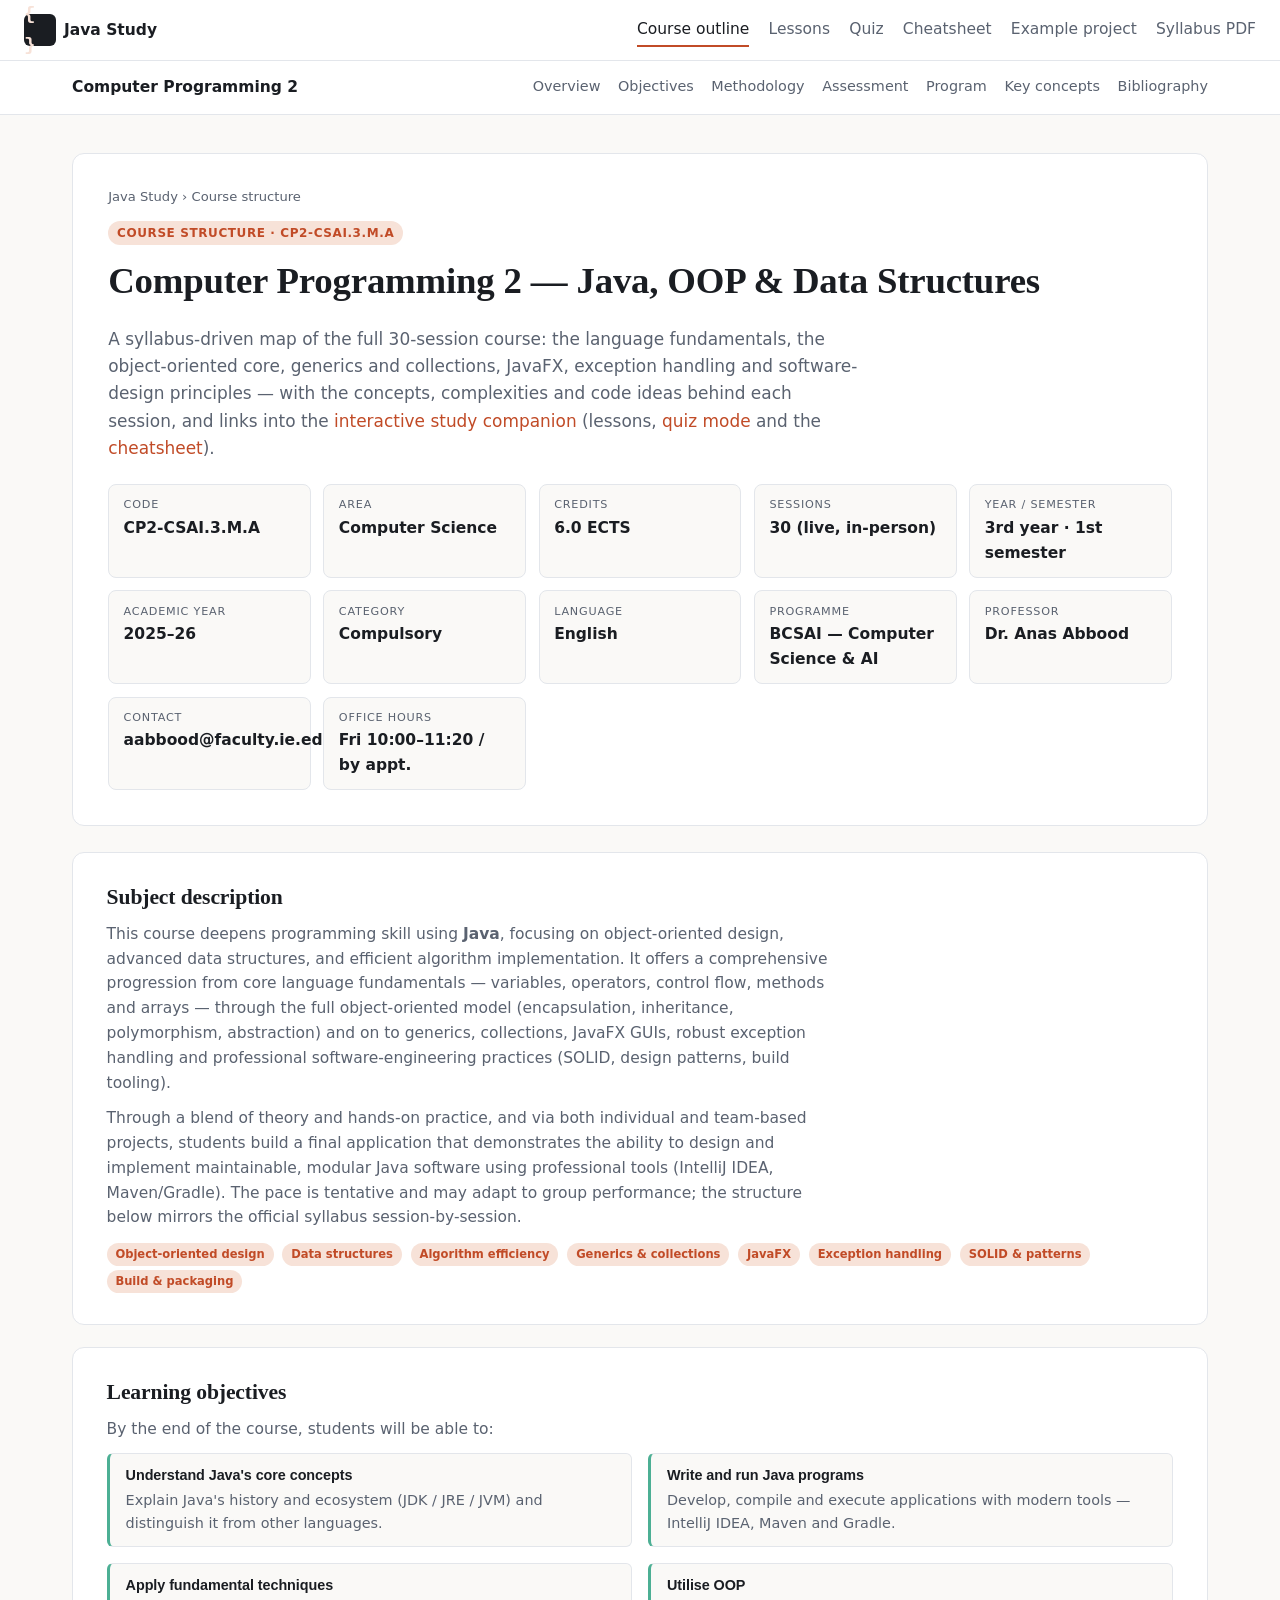
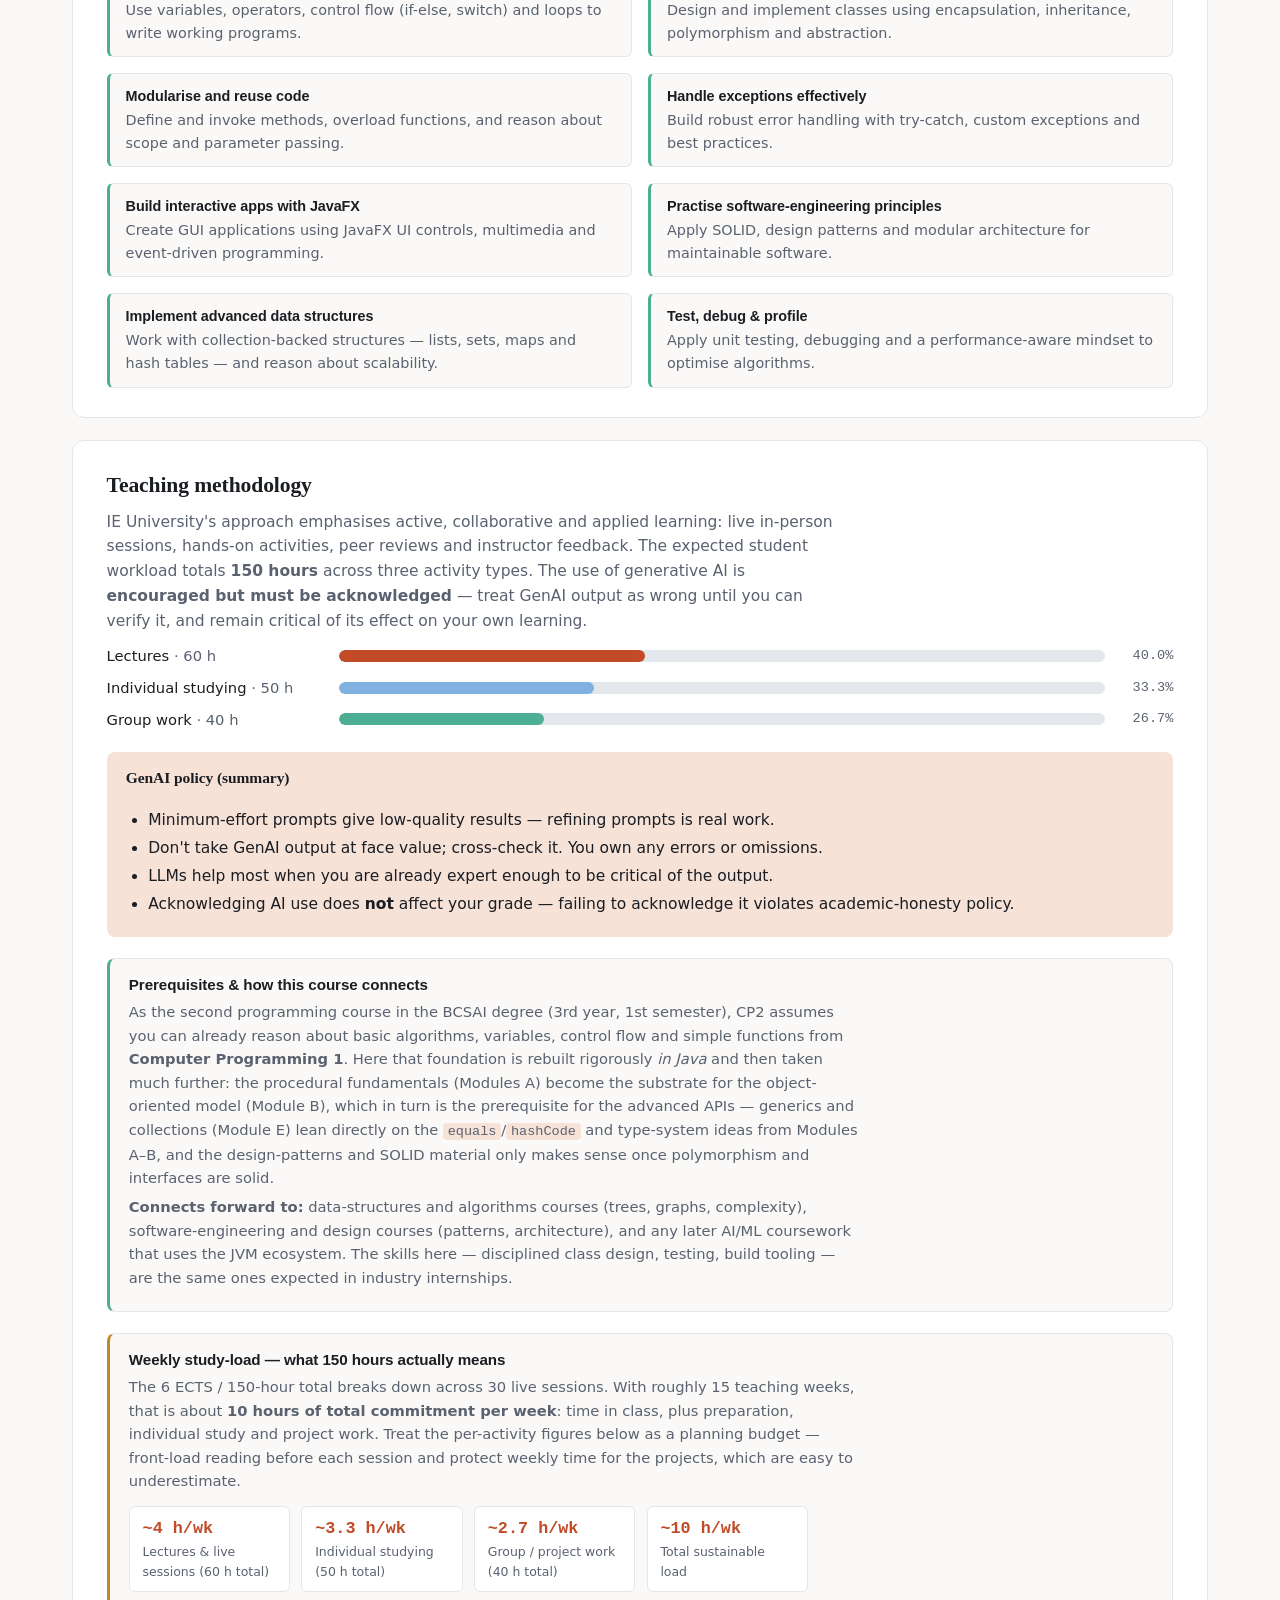
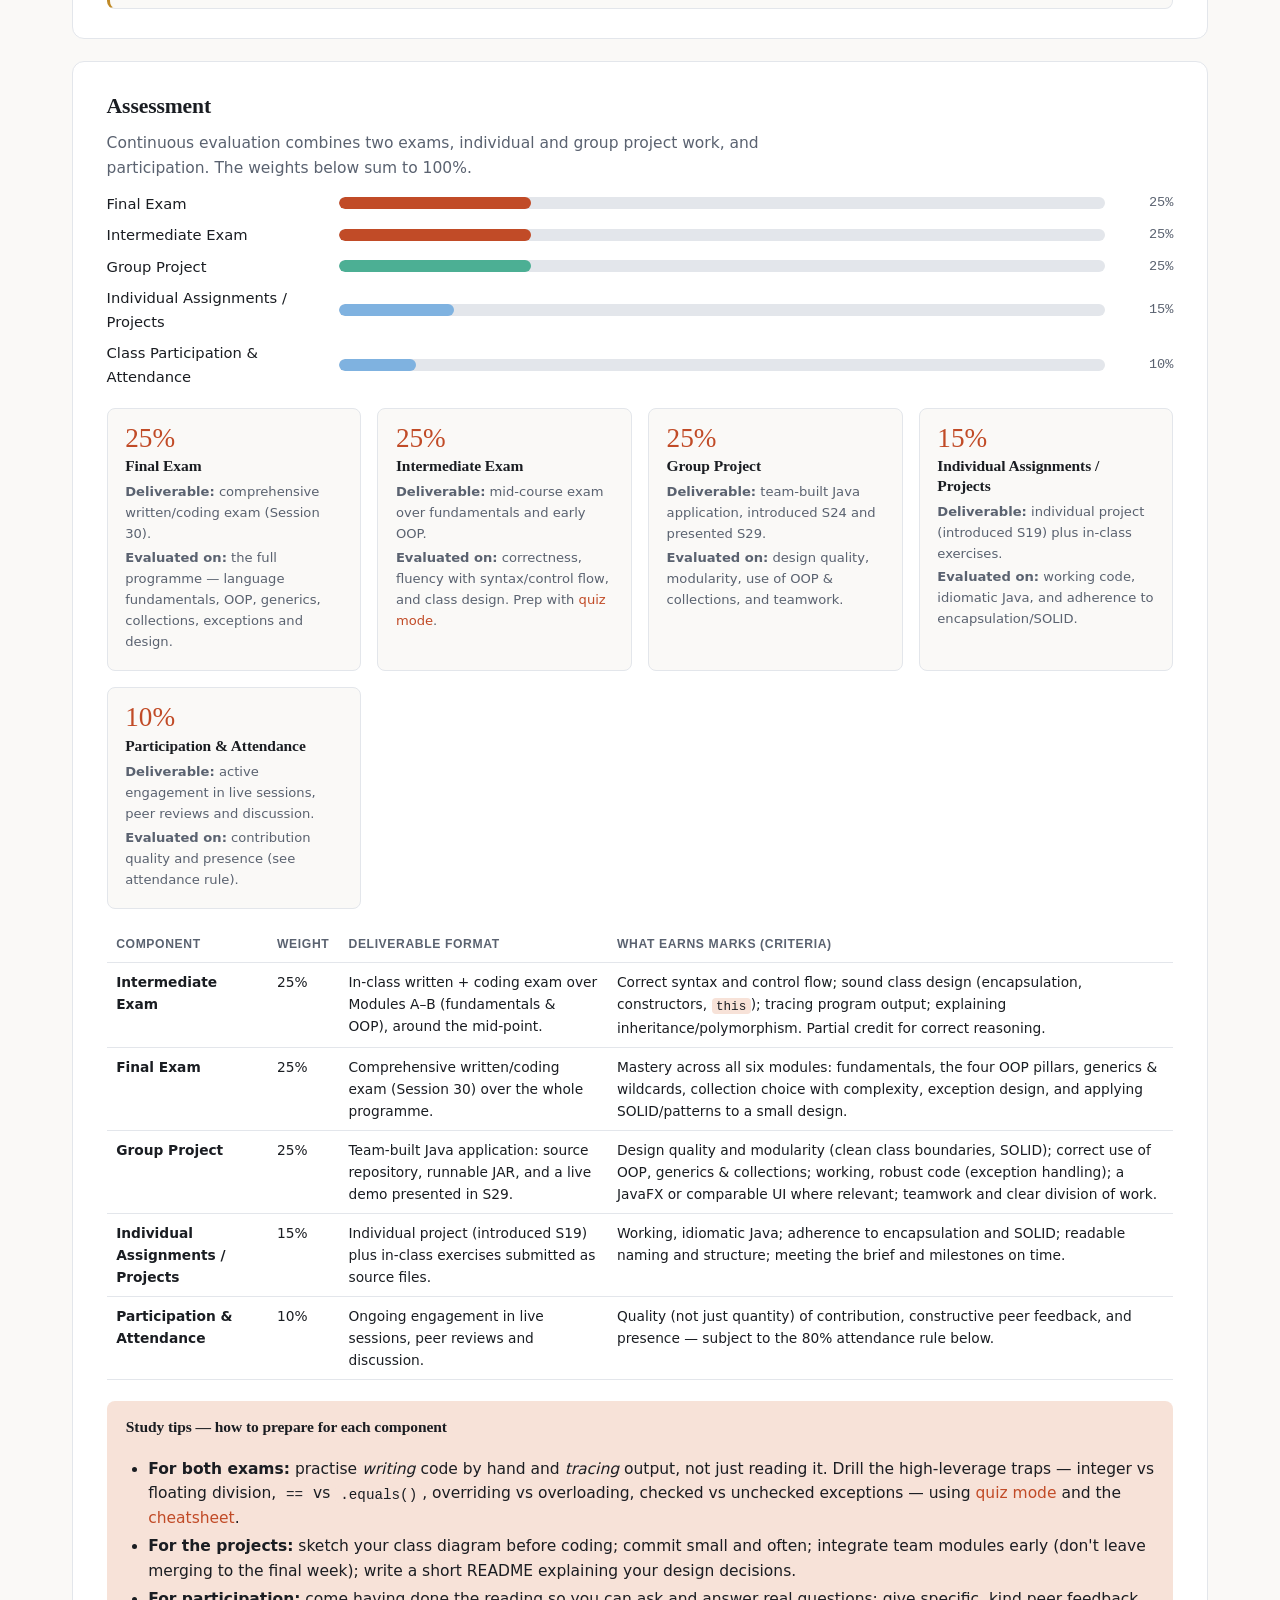
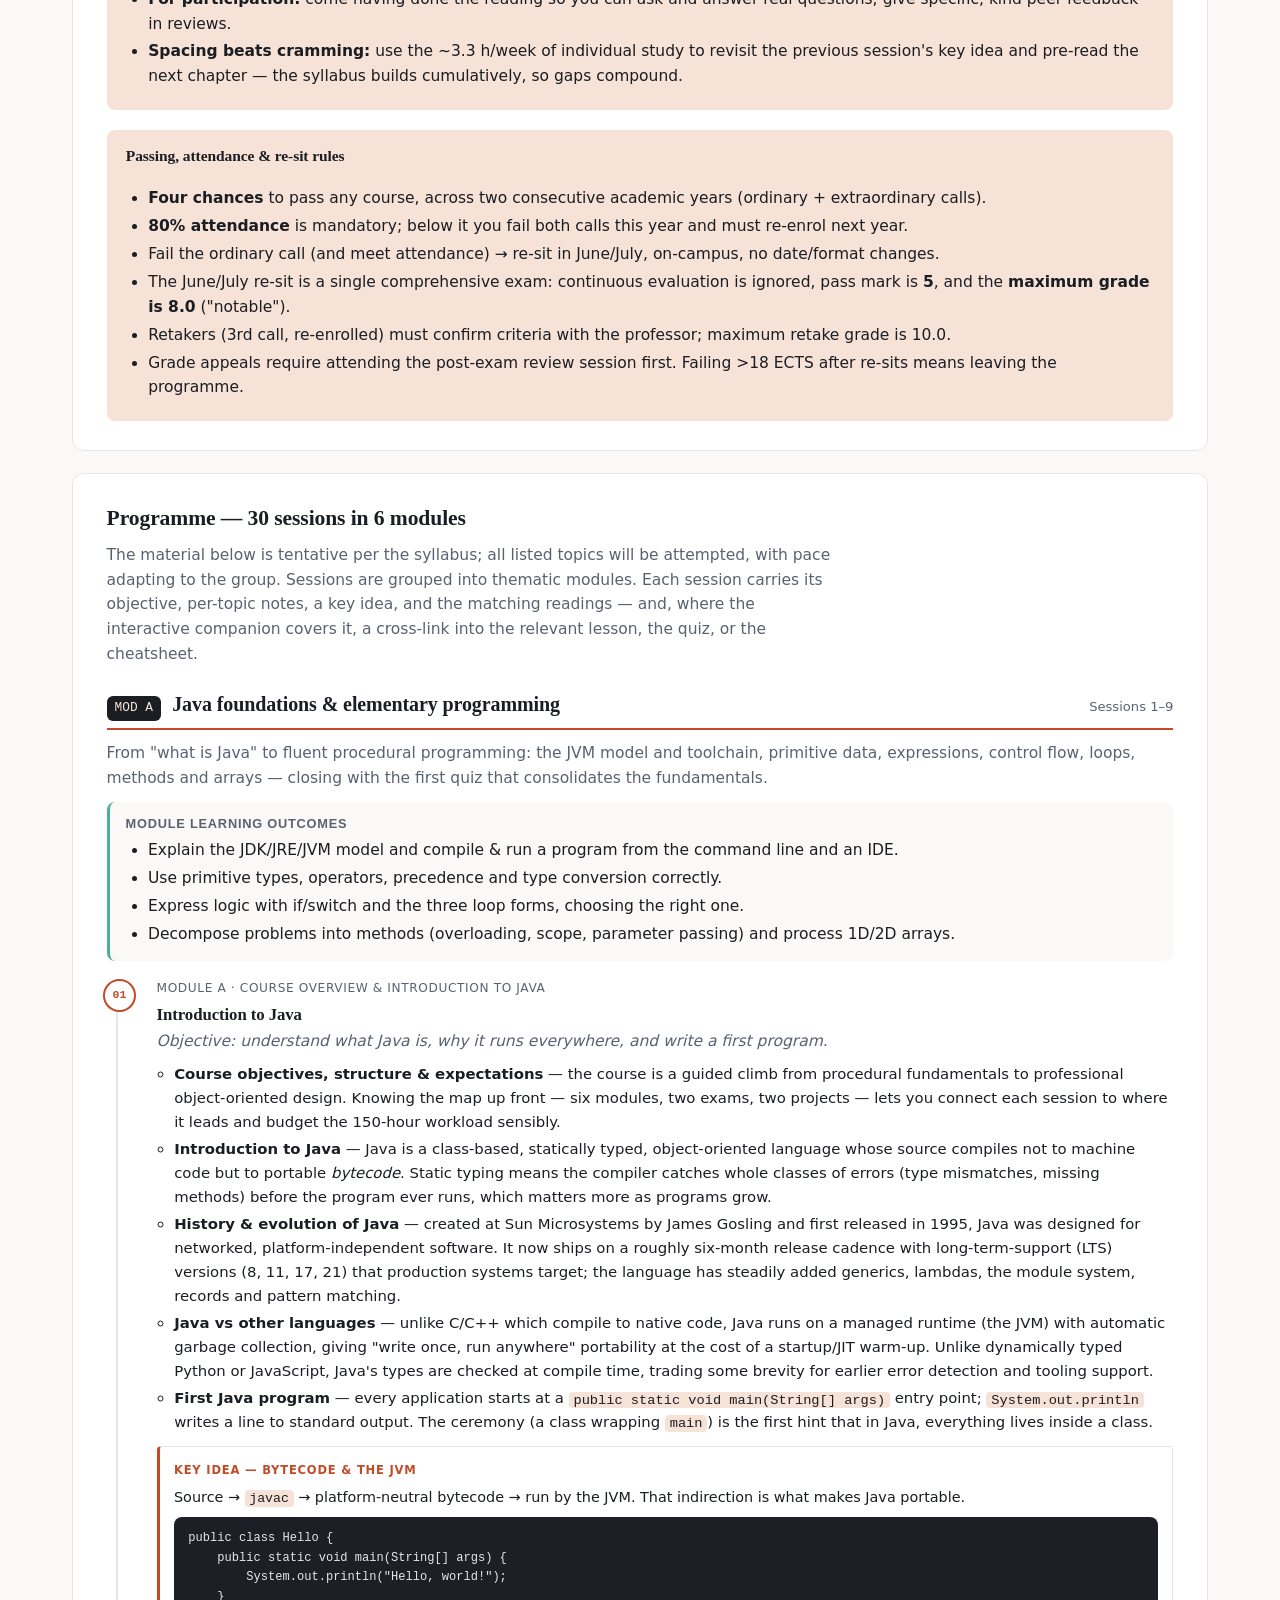
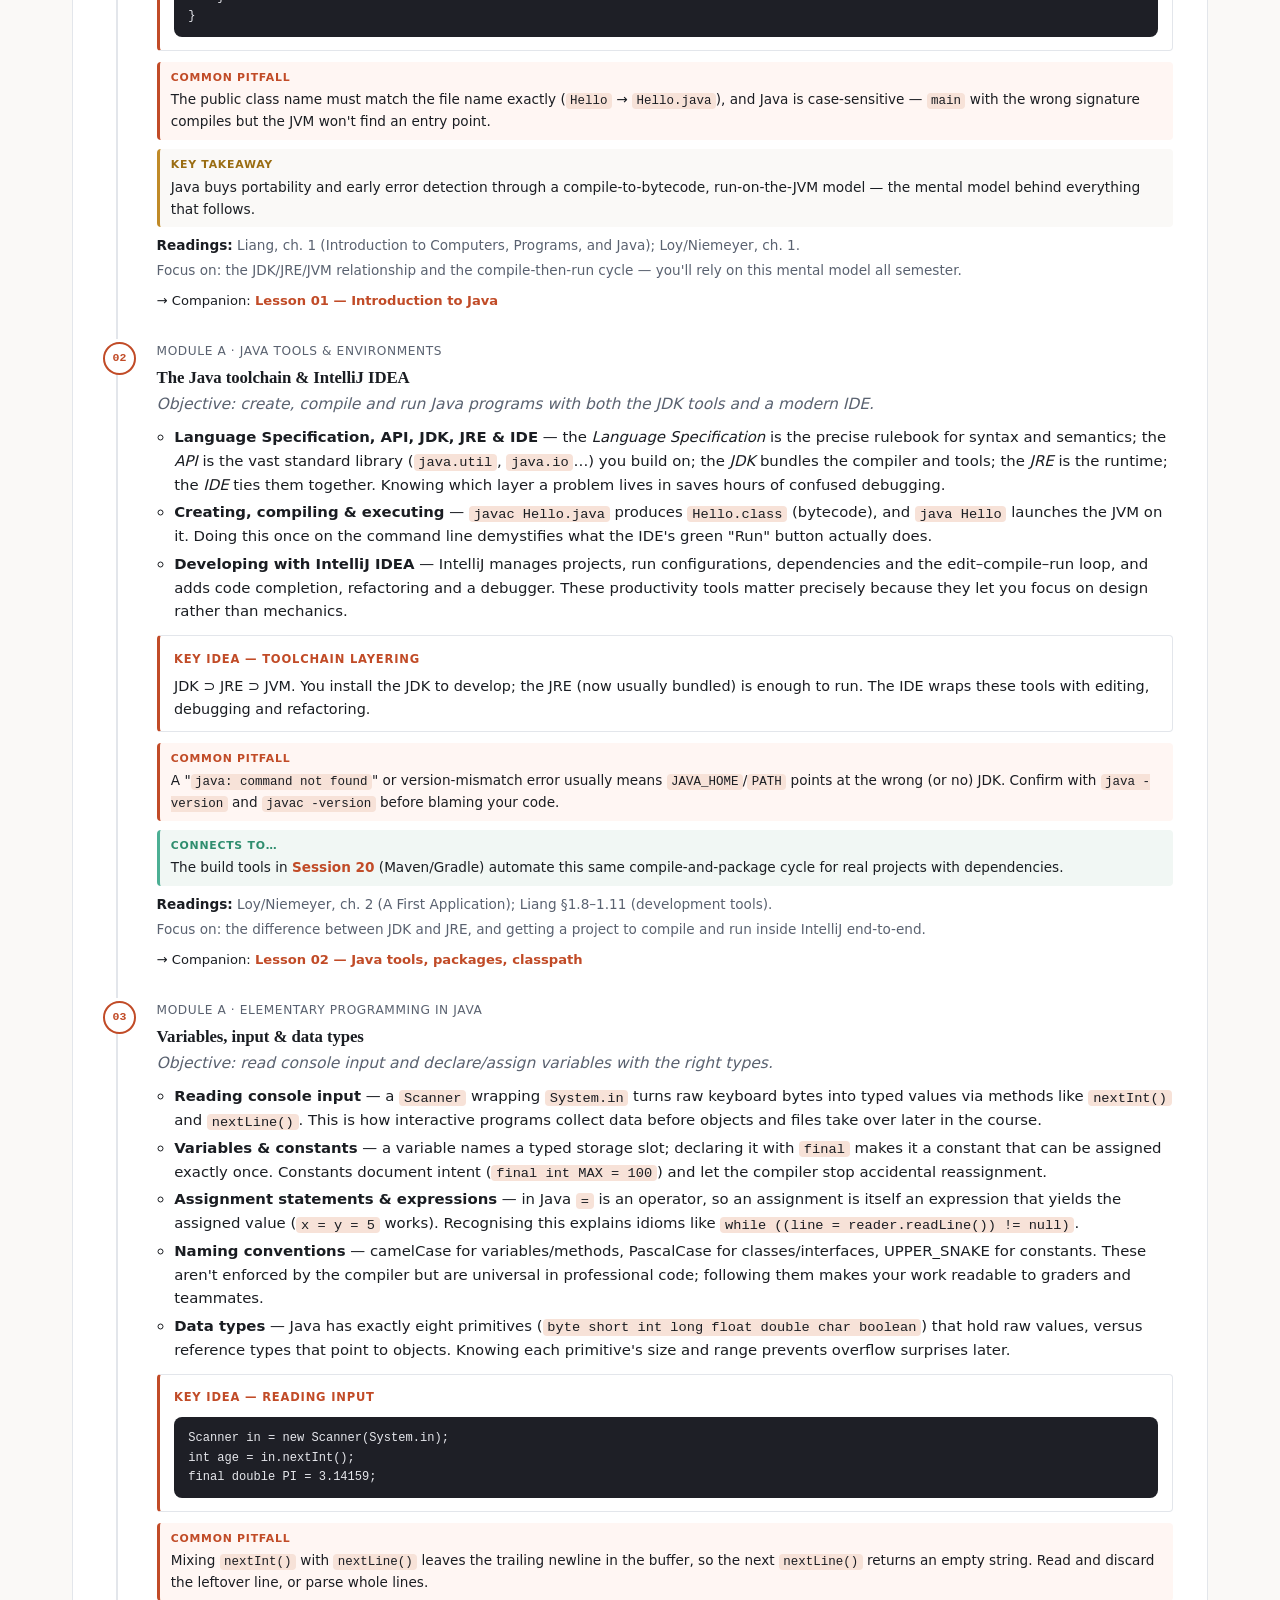
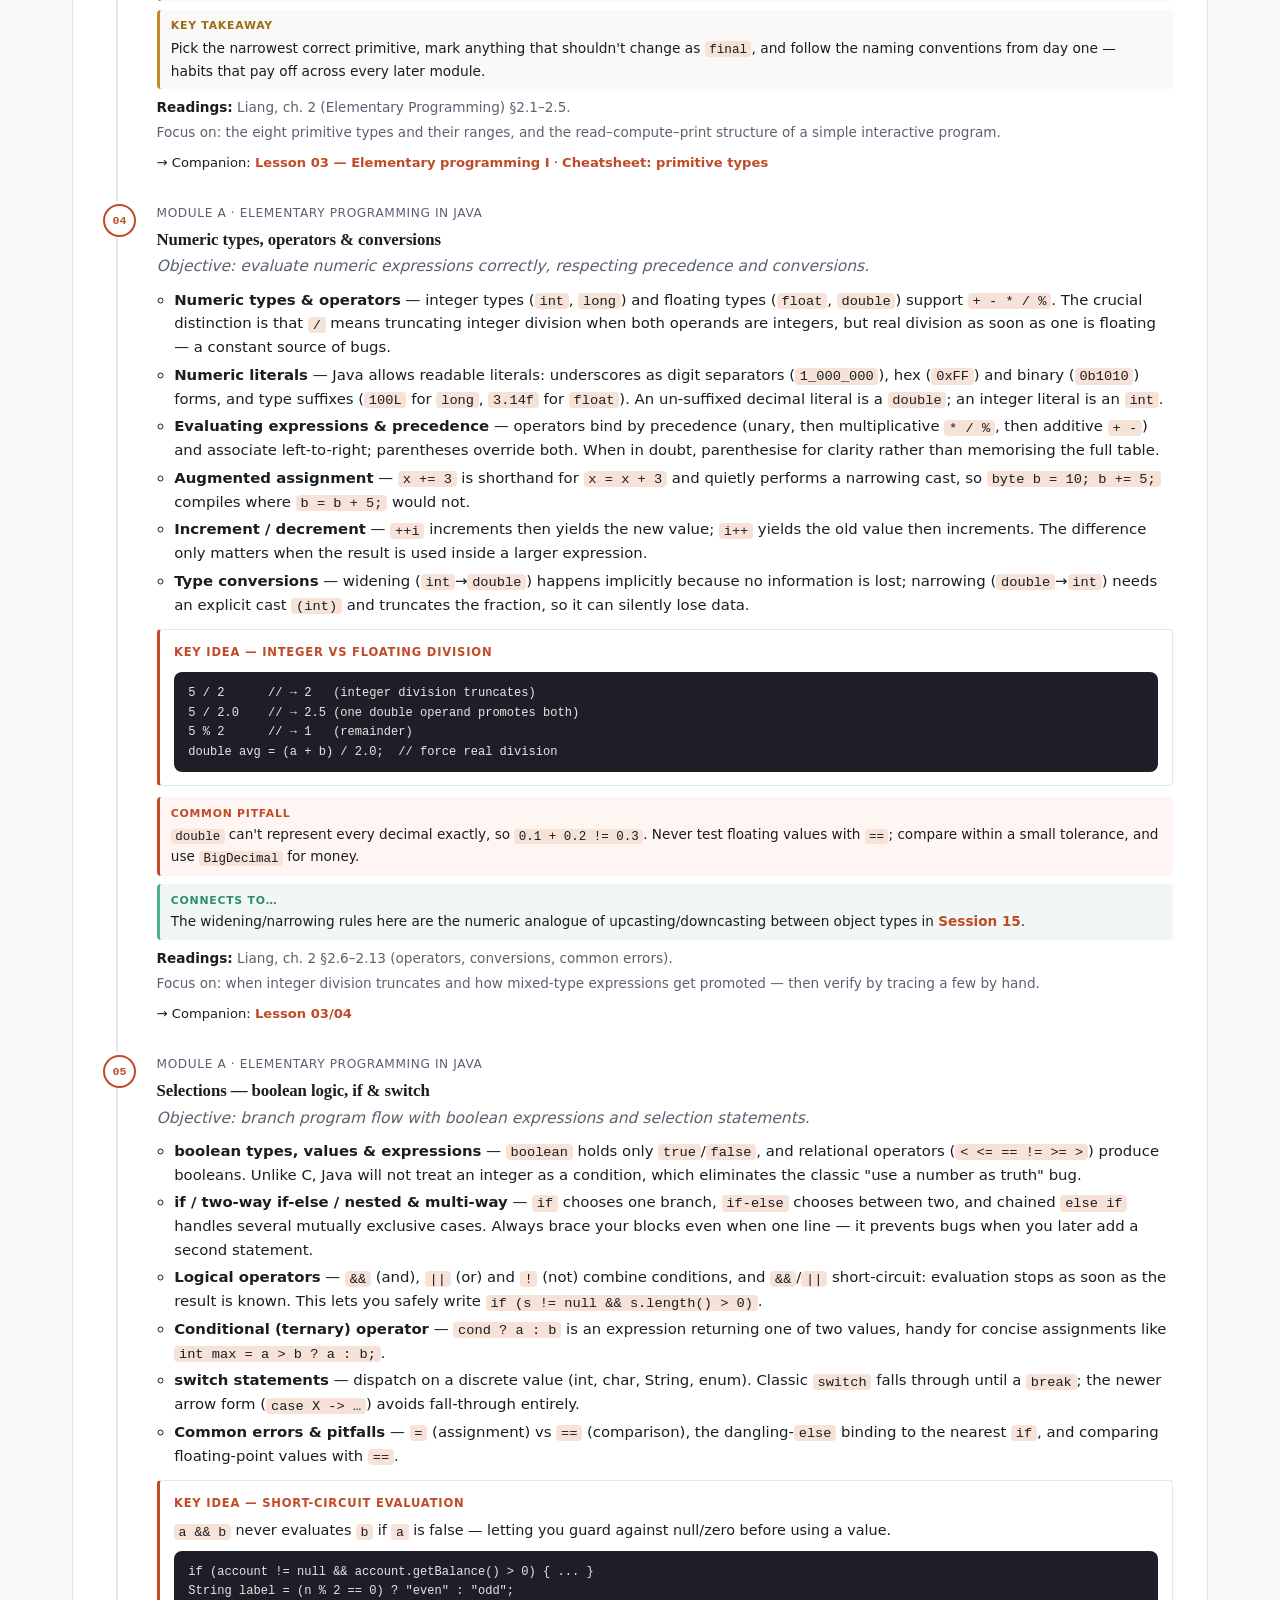
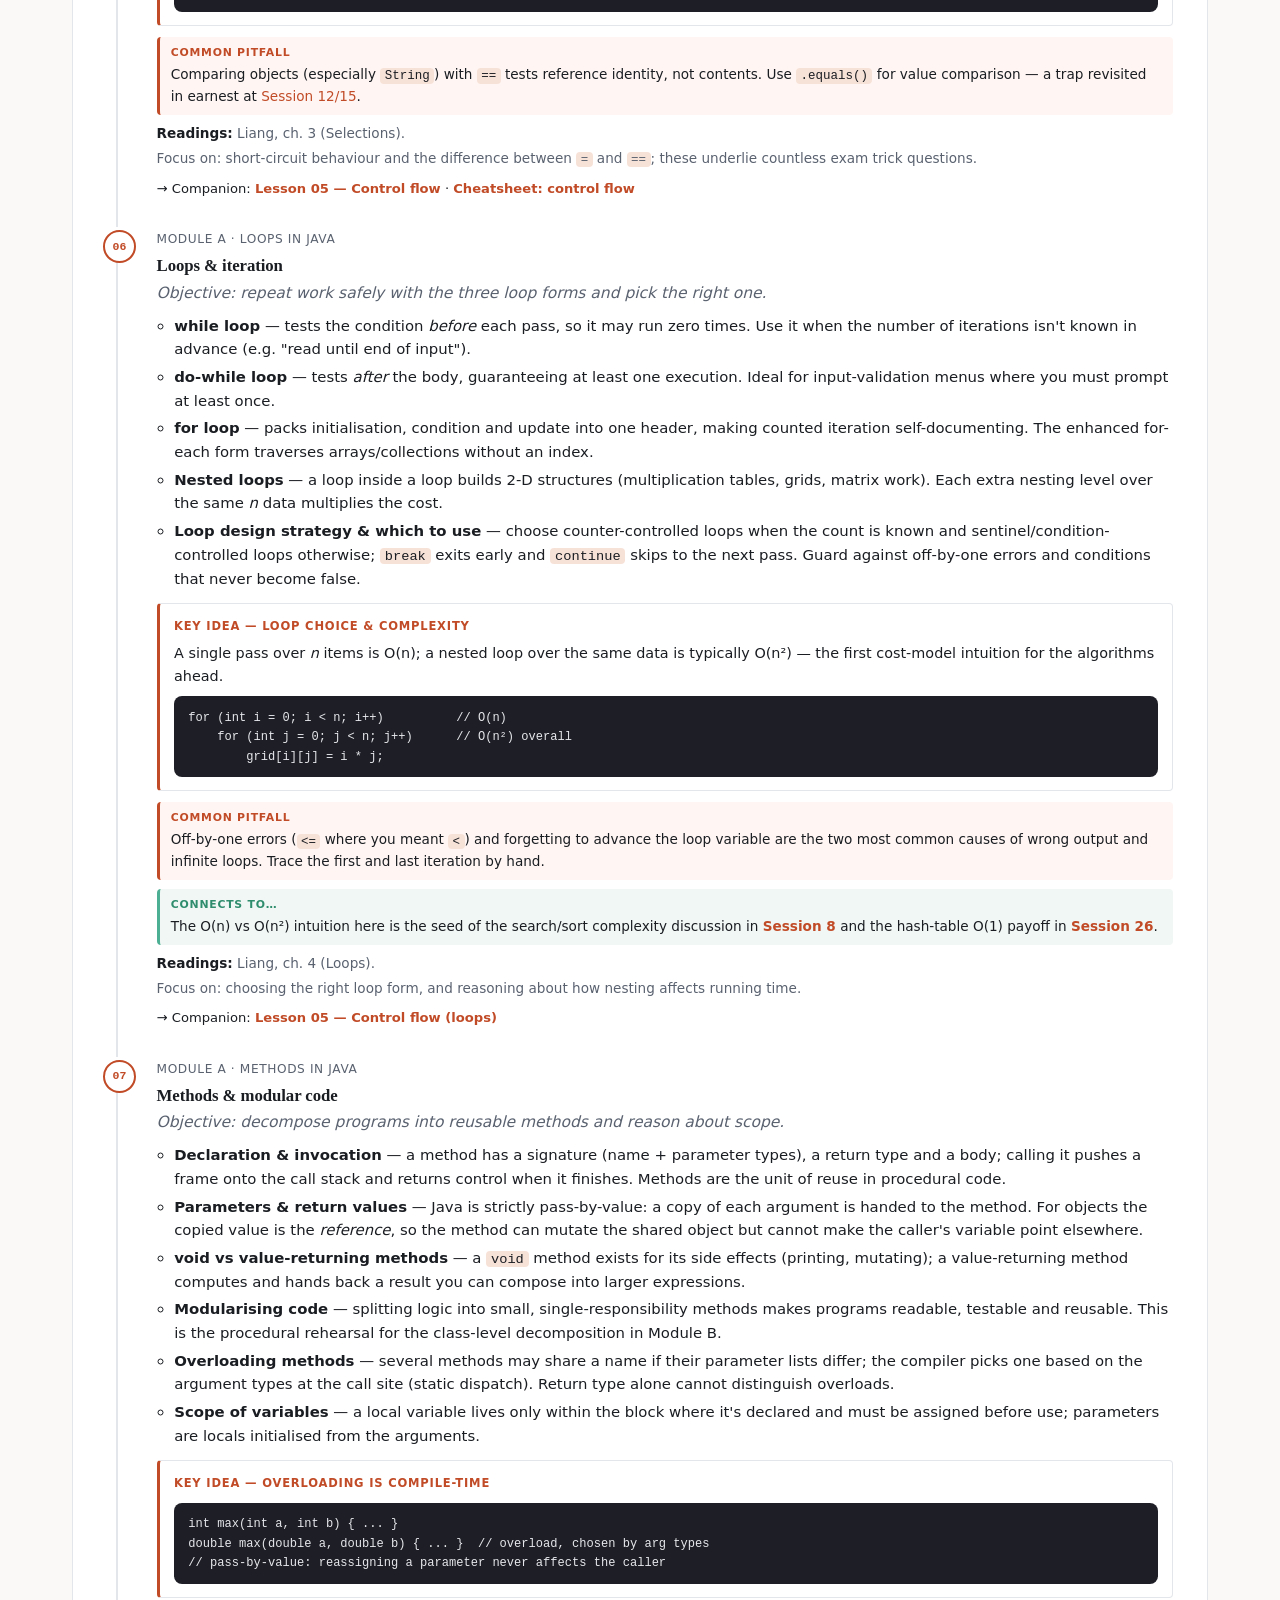
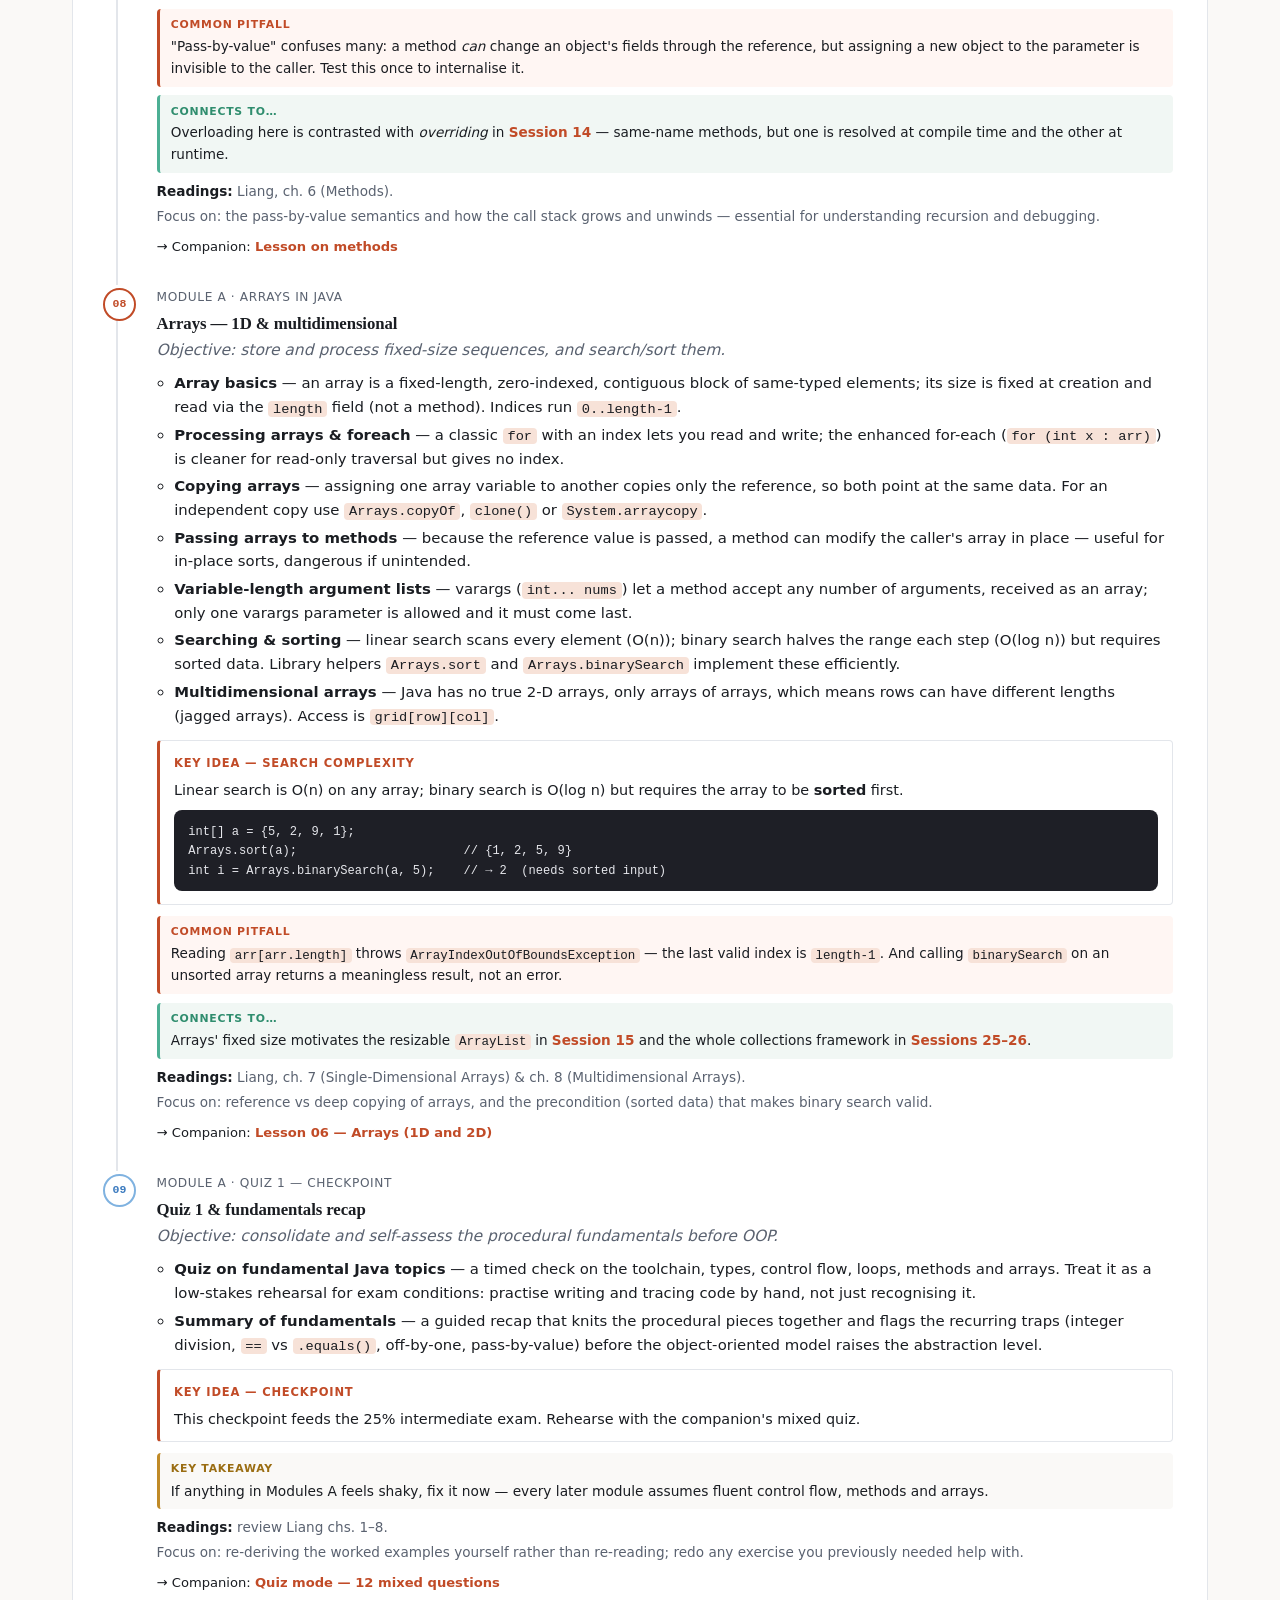
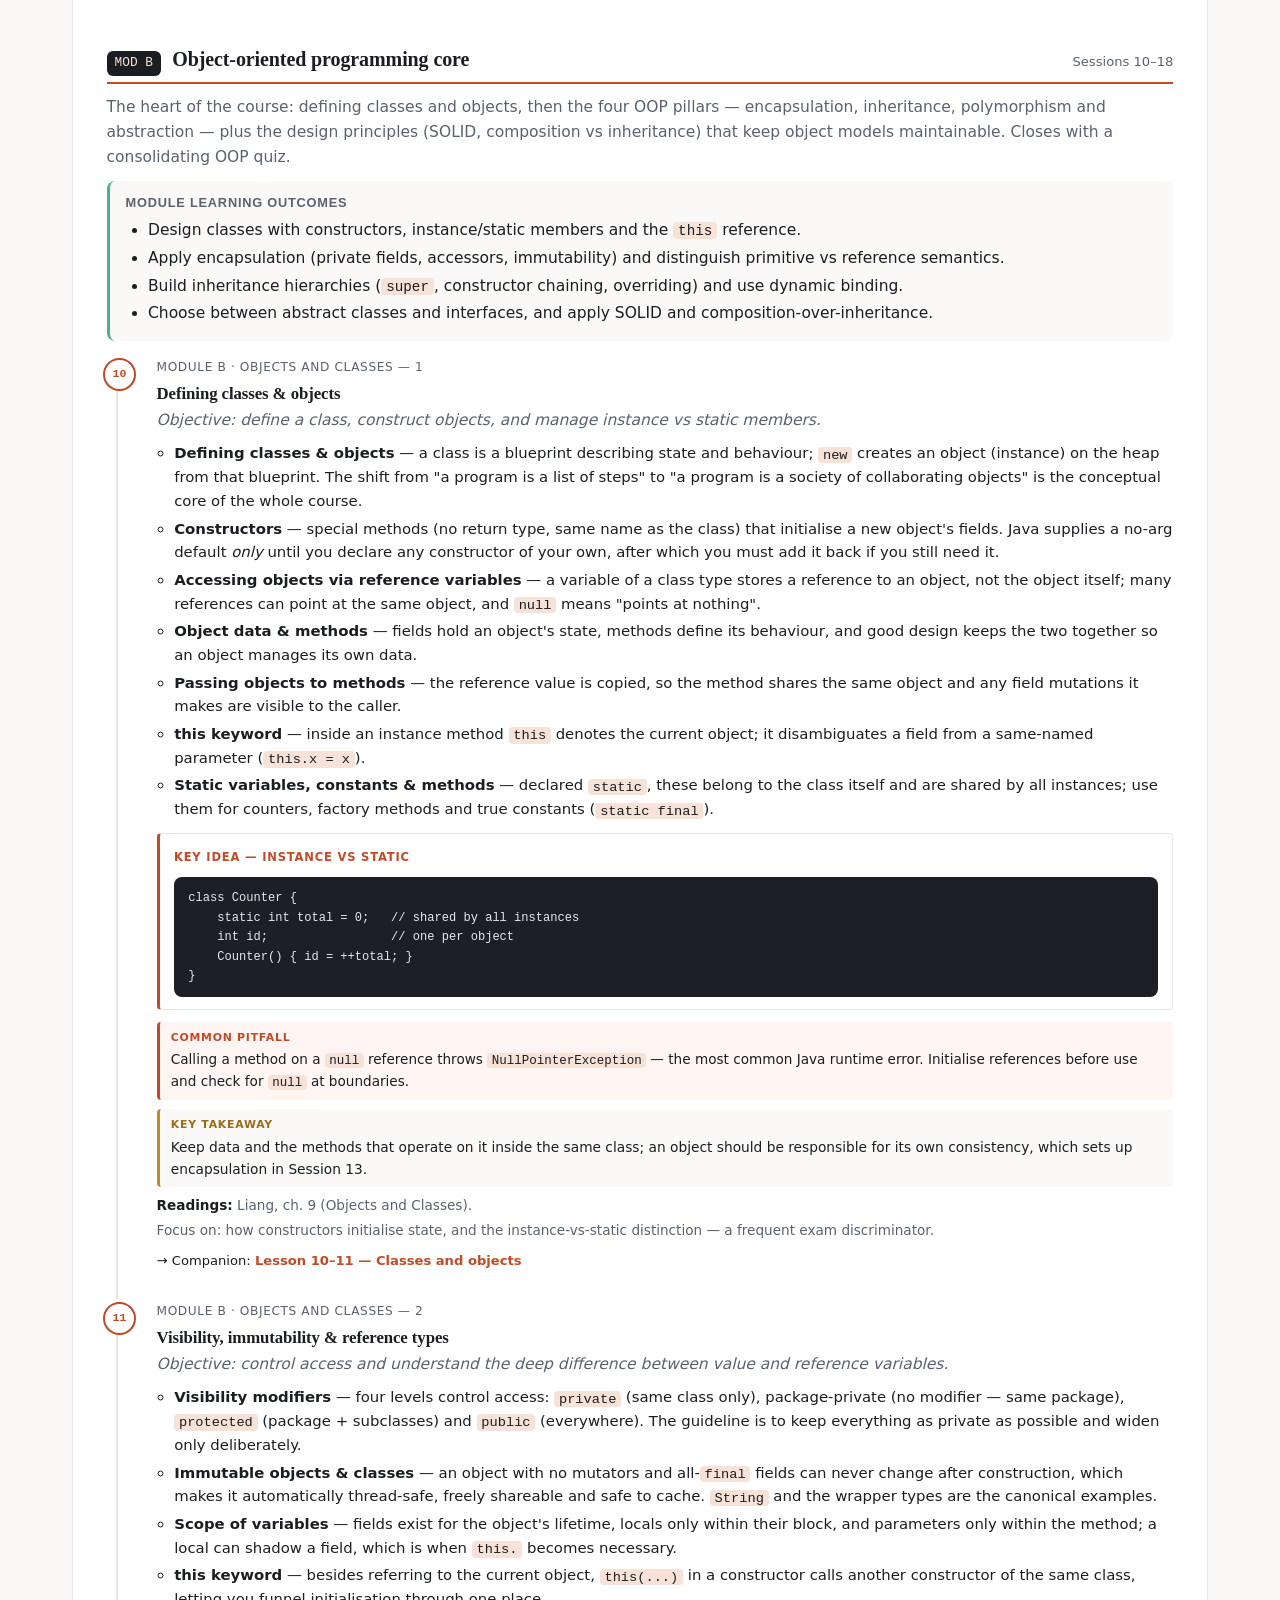
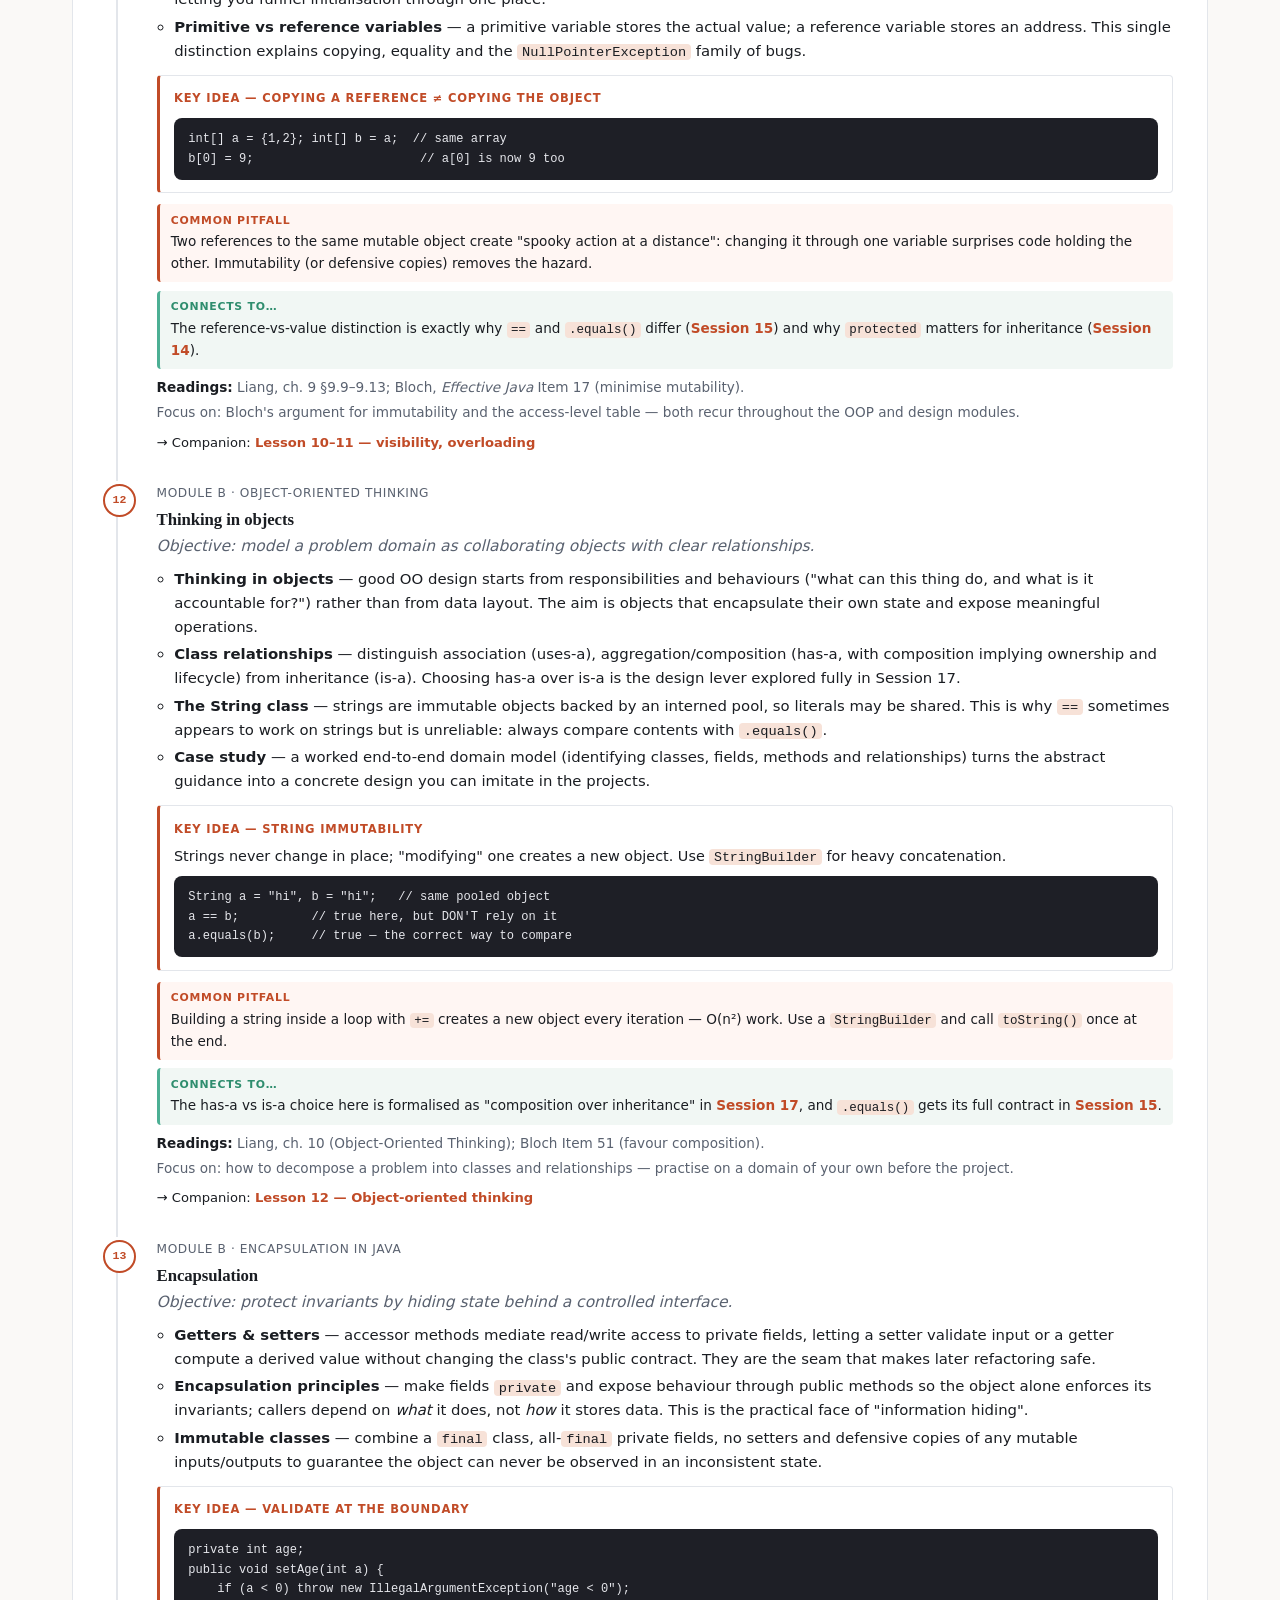
==== commit 63b1156c: "Add worked-example project page" ====
--- a/course.html
+++ b/course.html
@@ -153,6 +153,7 @@
       <a href="index.html">Lessons</a>
       <a href="index.html#quiz">Quiz</a>
       <a href="index.html#reference">Cheatsheet</a>
+      <a href="./project.html">Example project</a>
       <a href="SYLLABUS.pdf">Syllabus PDF</a>
     </nav>
   </header>
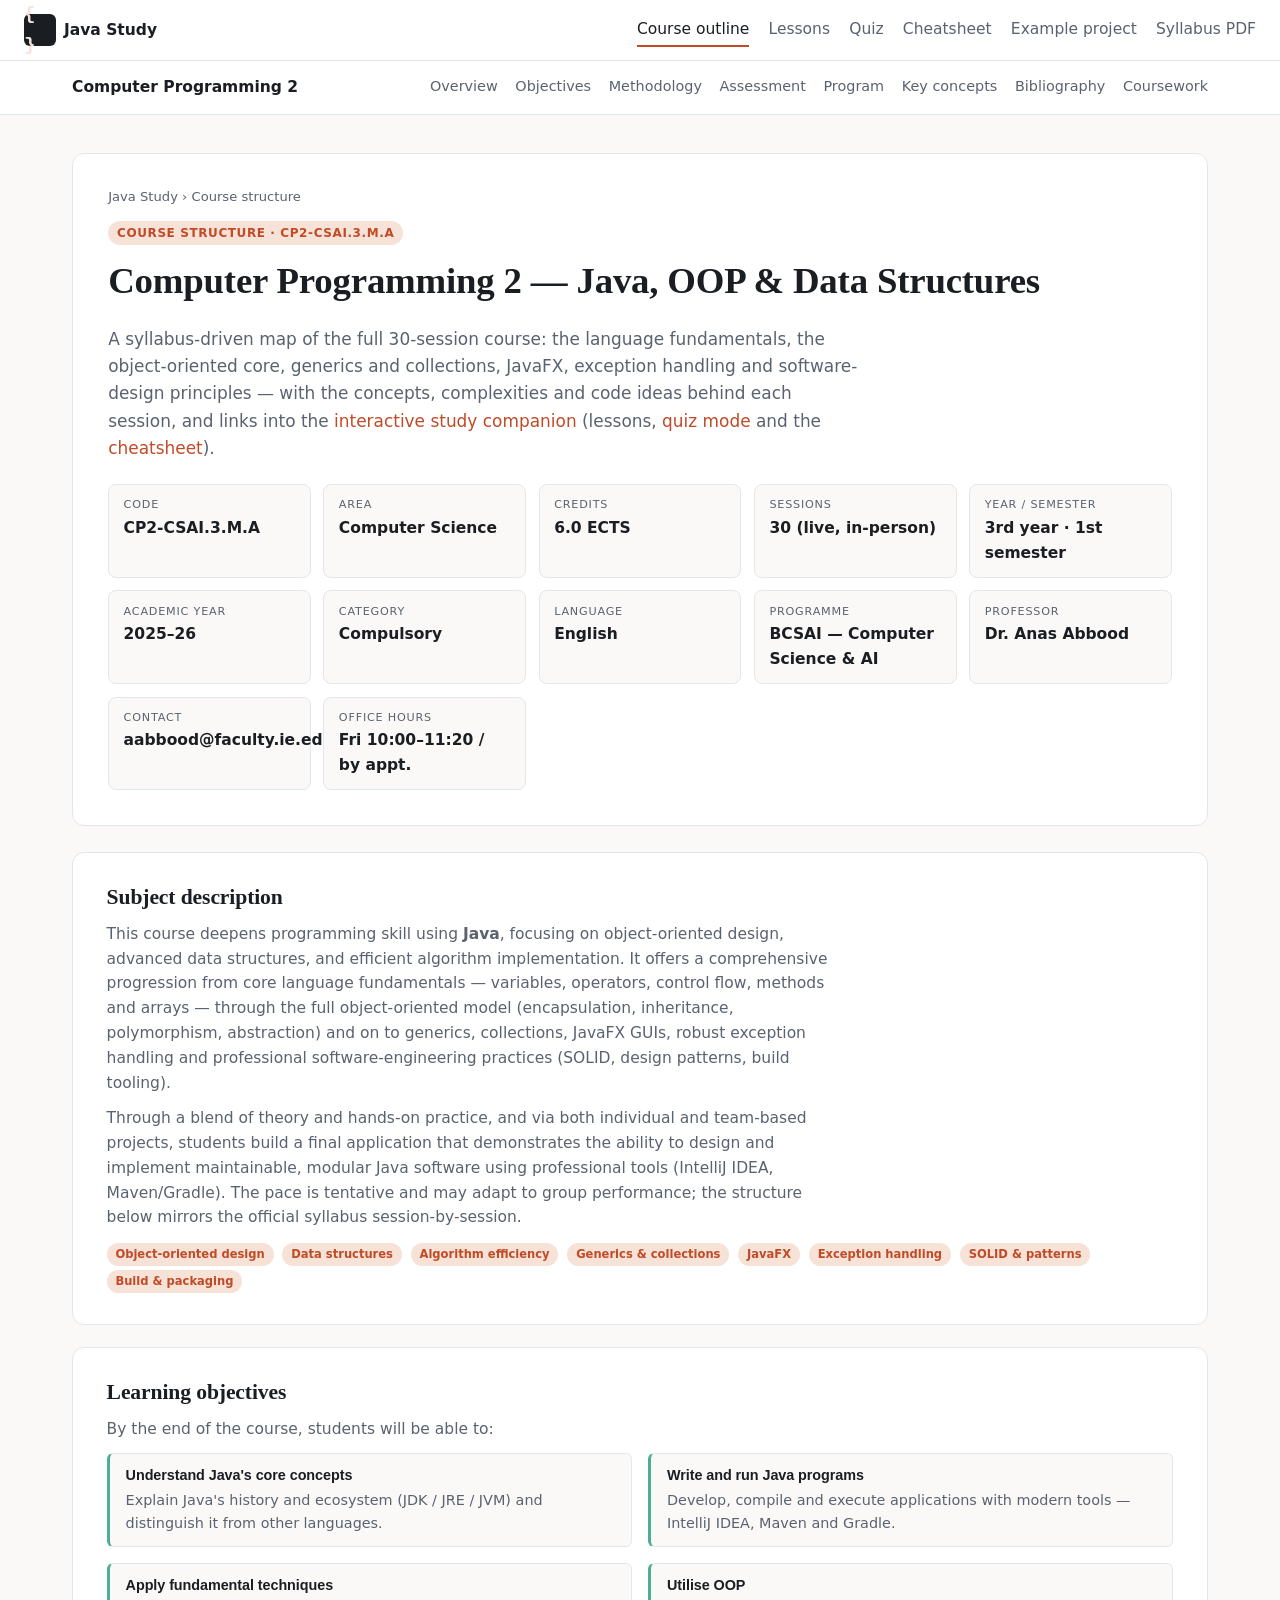
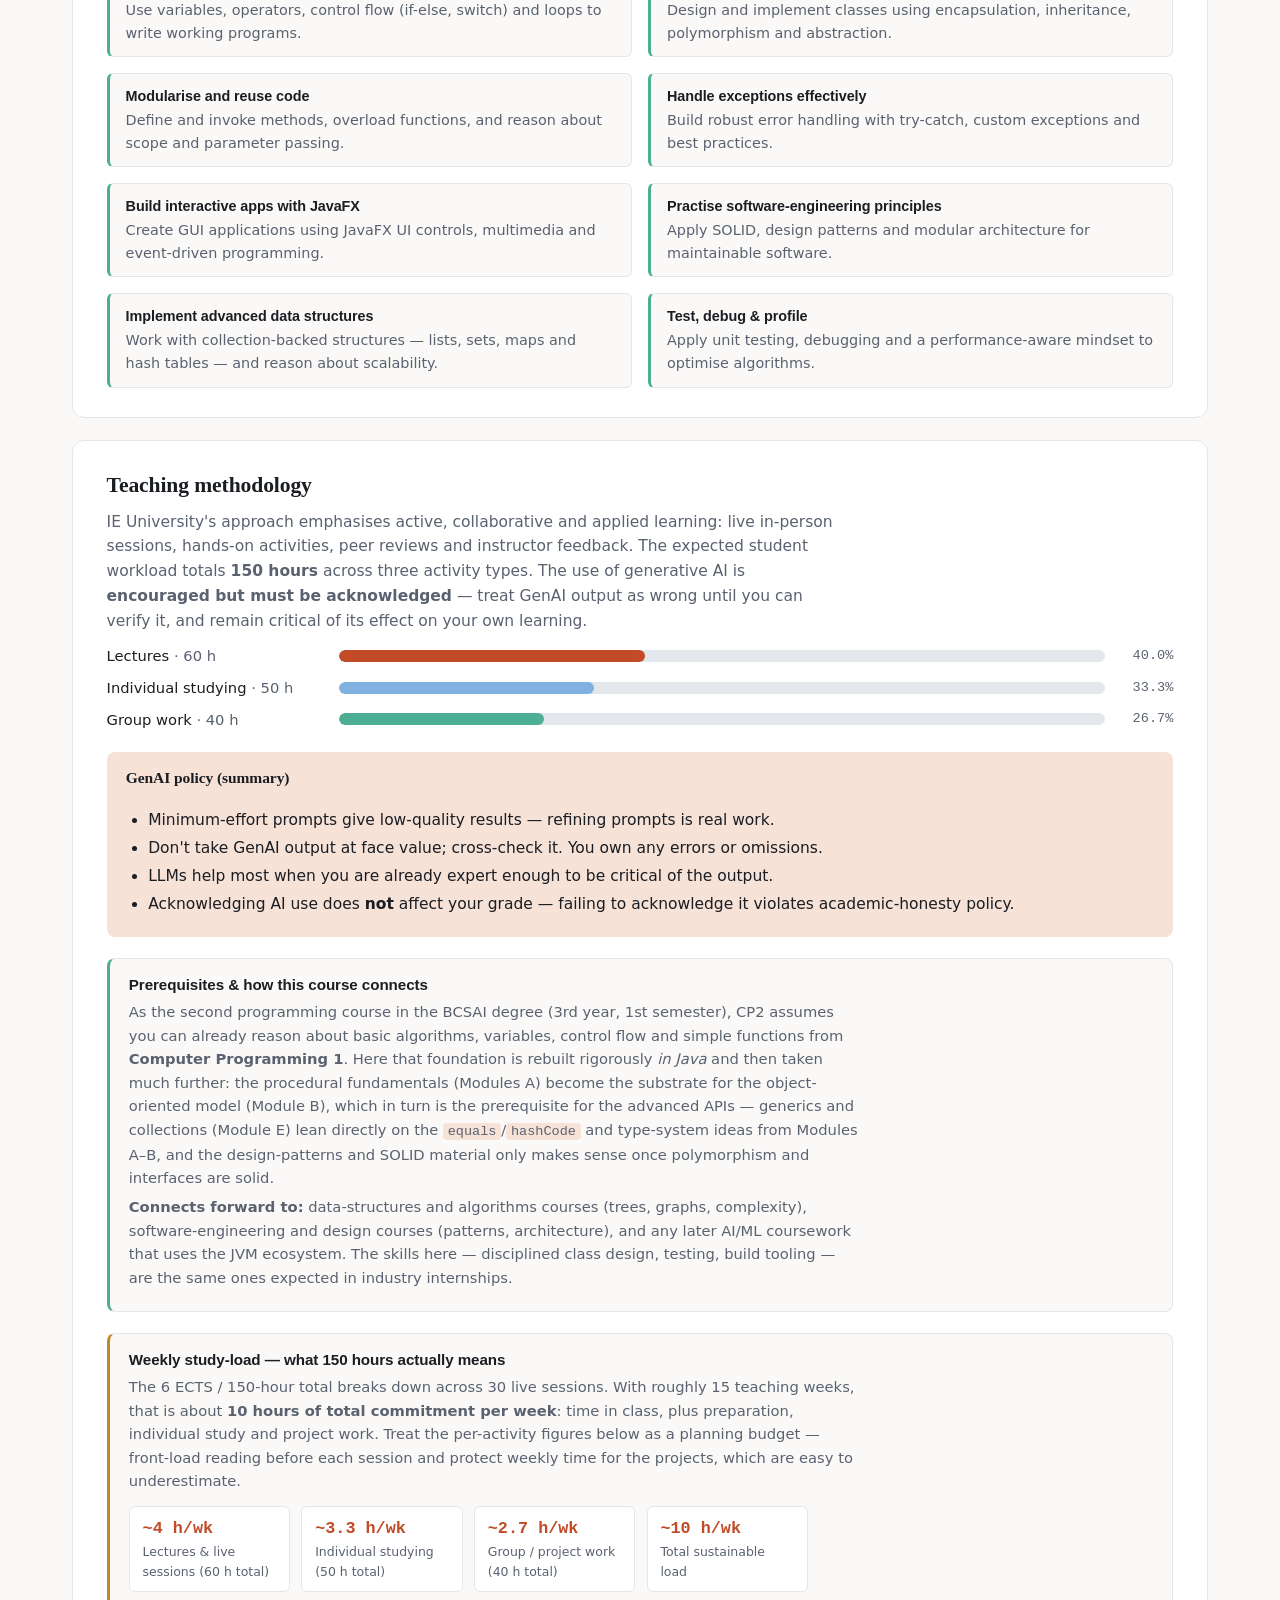
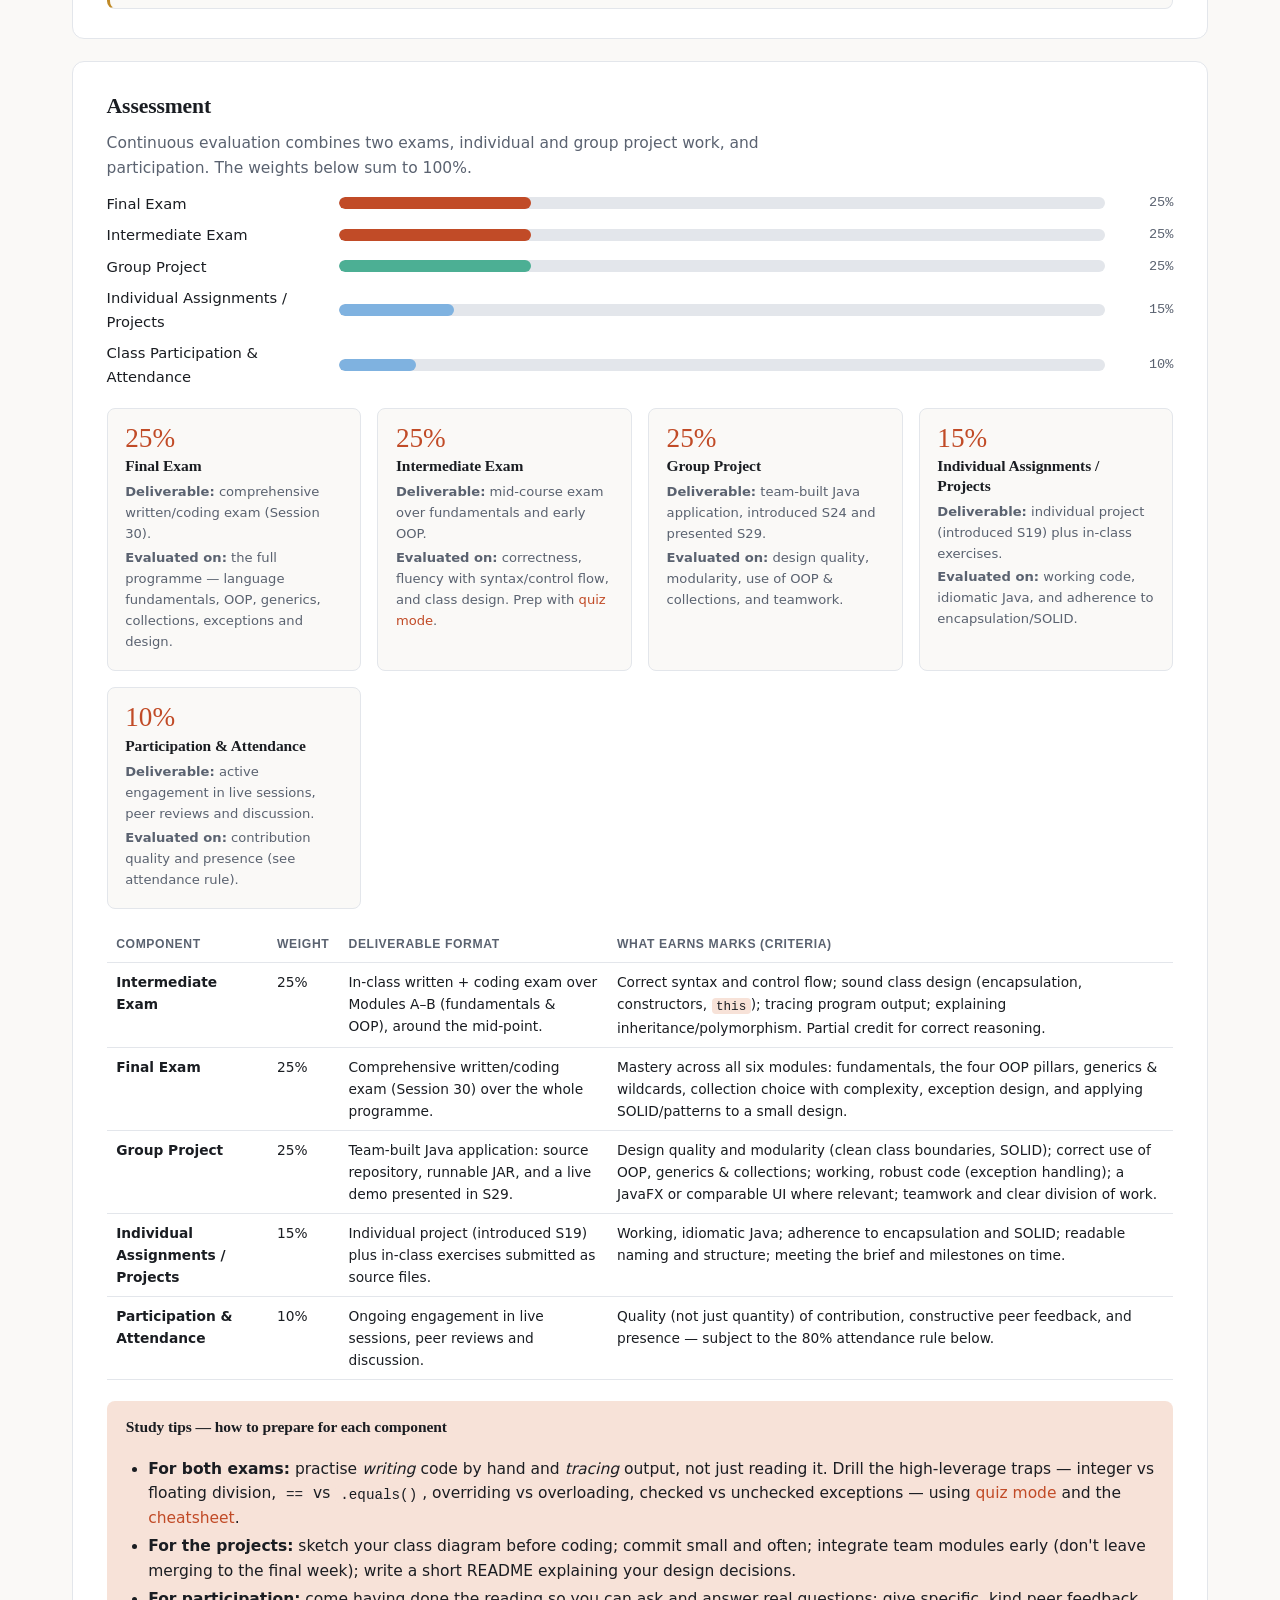
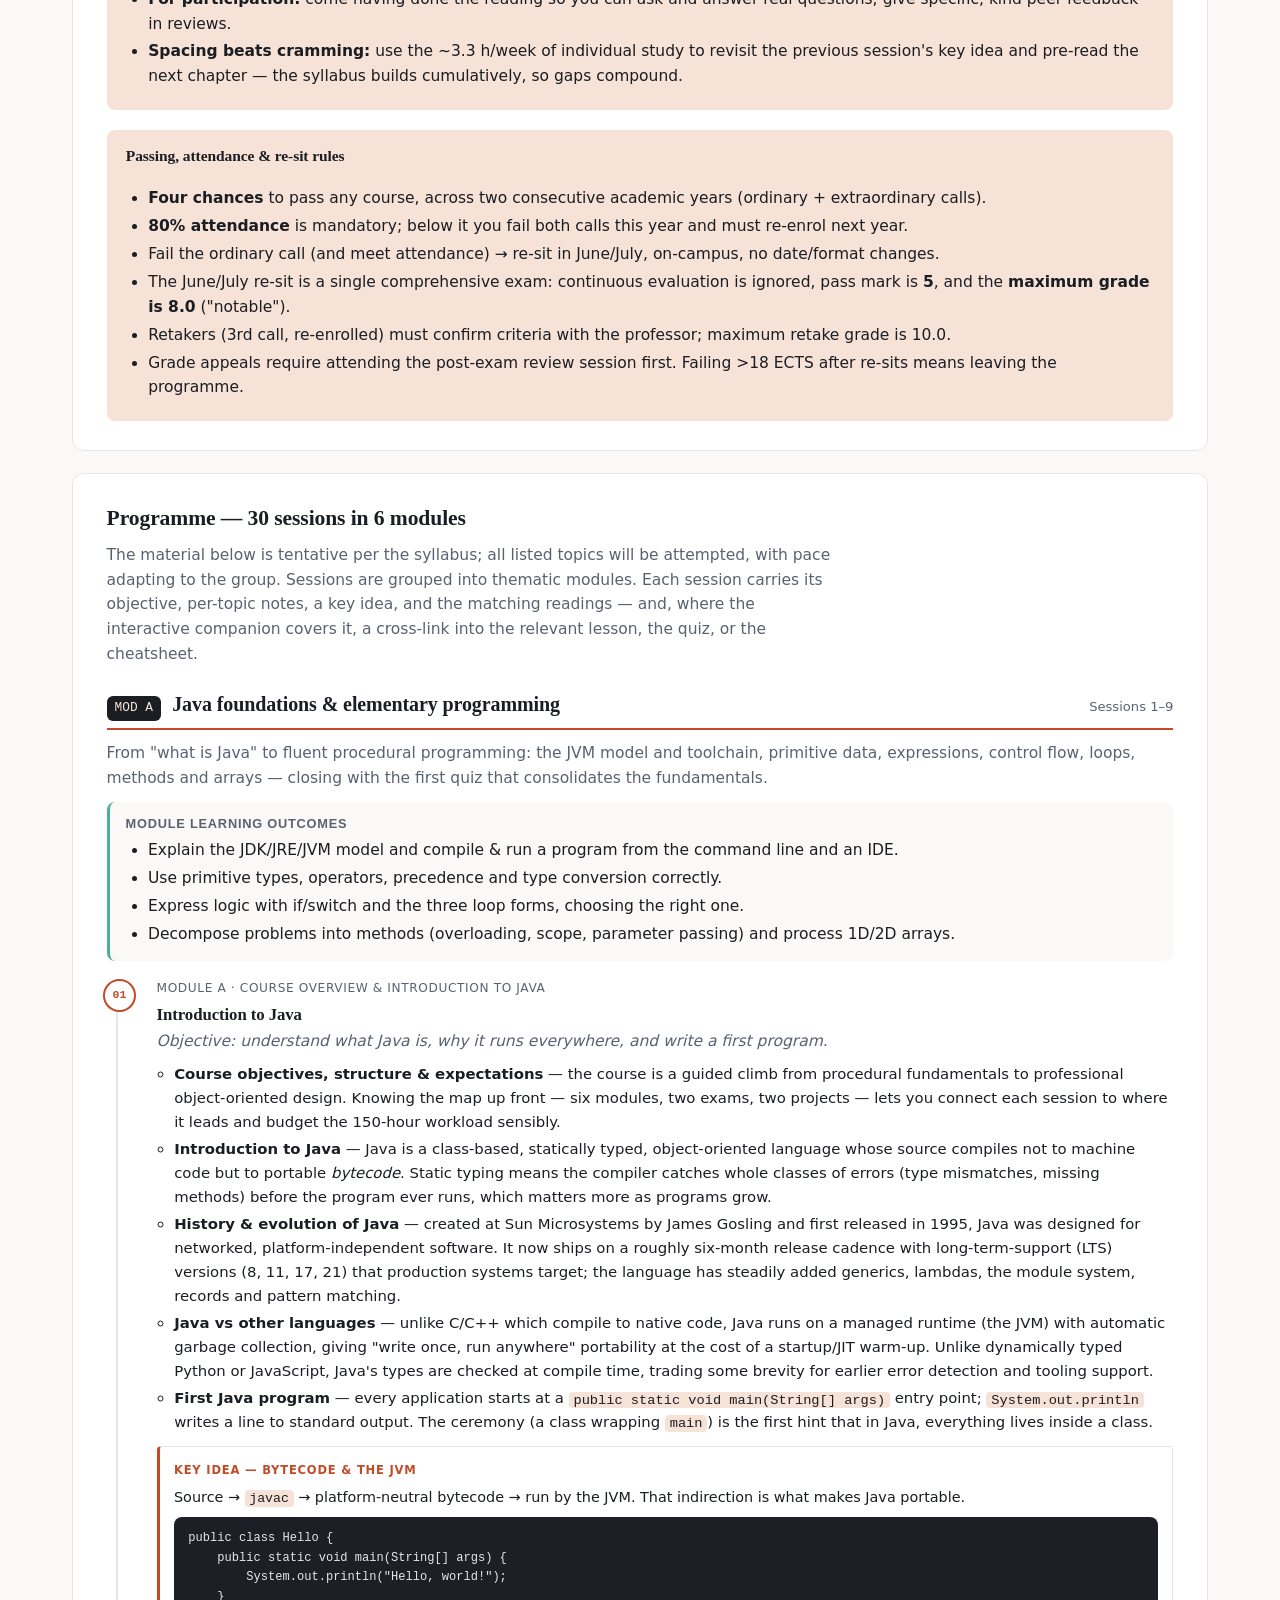
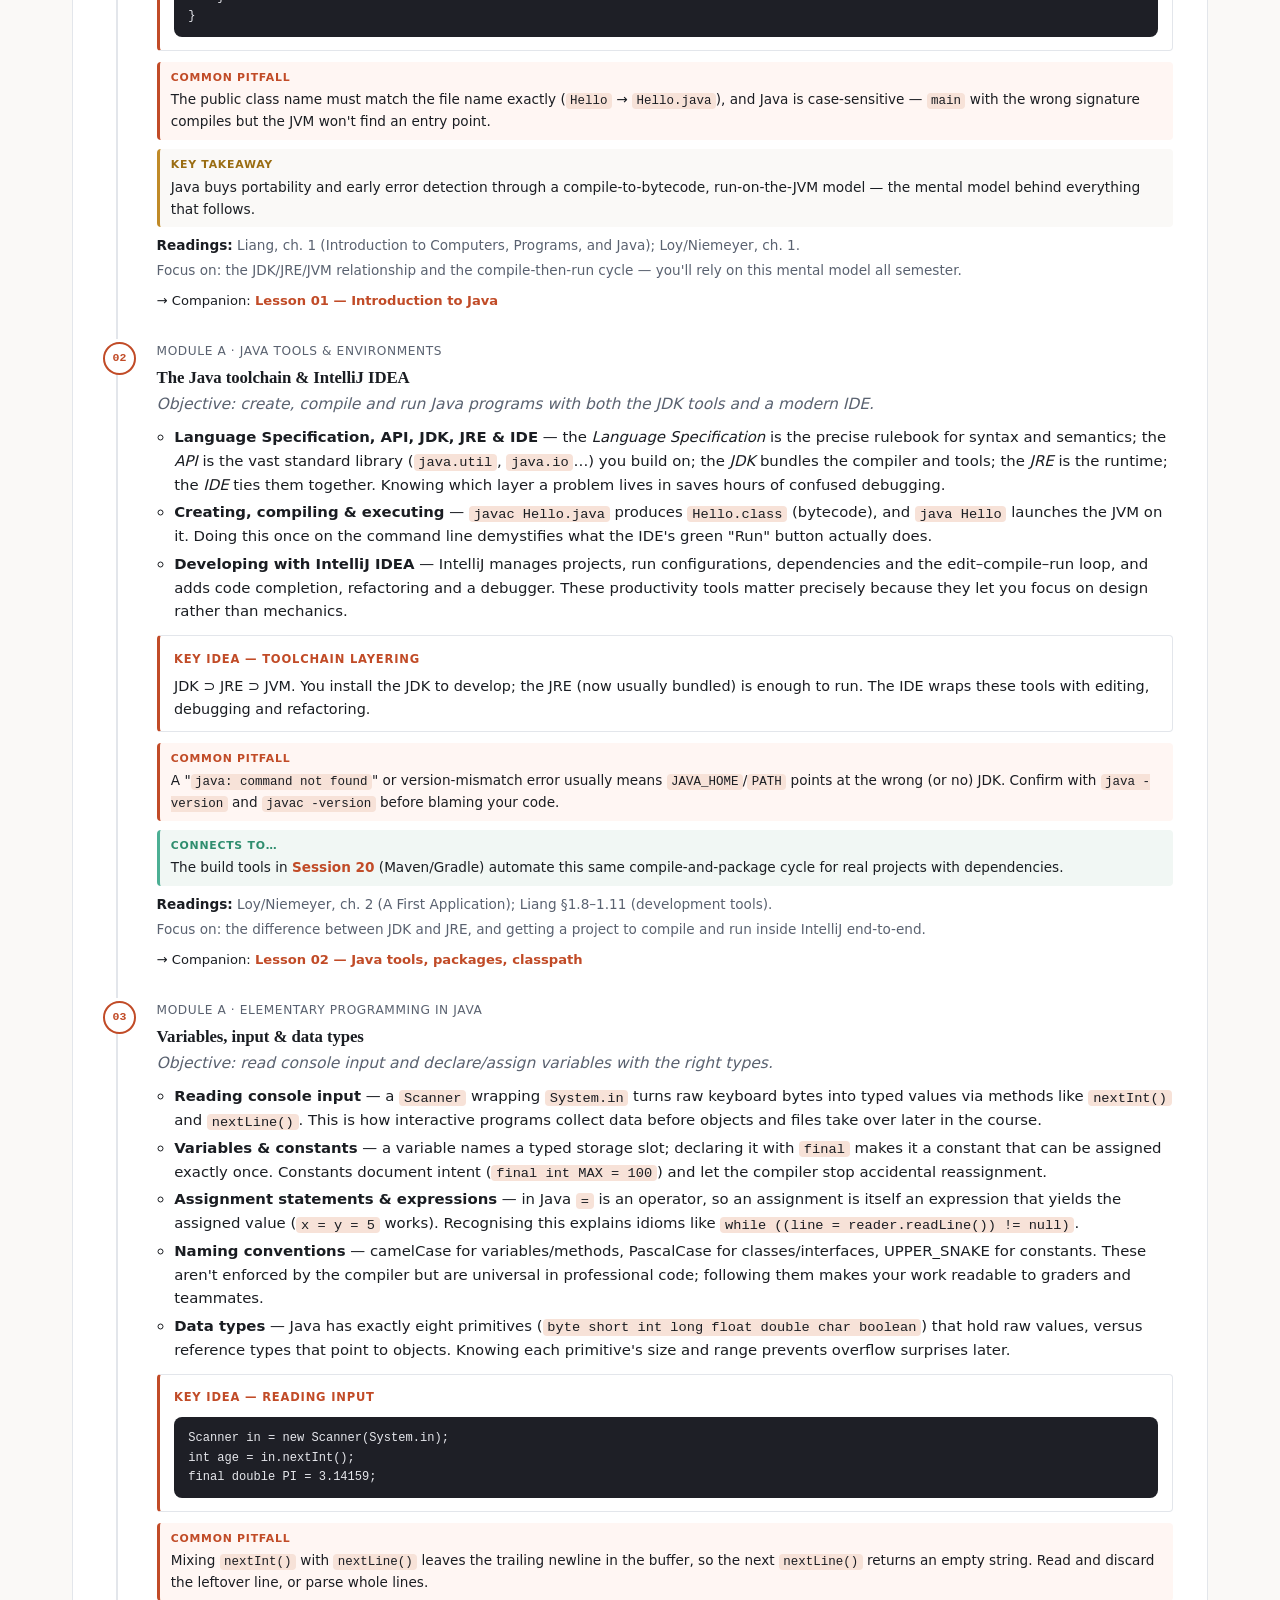
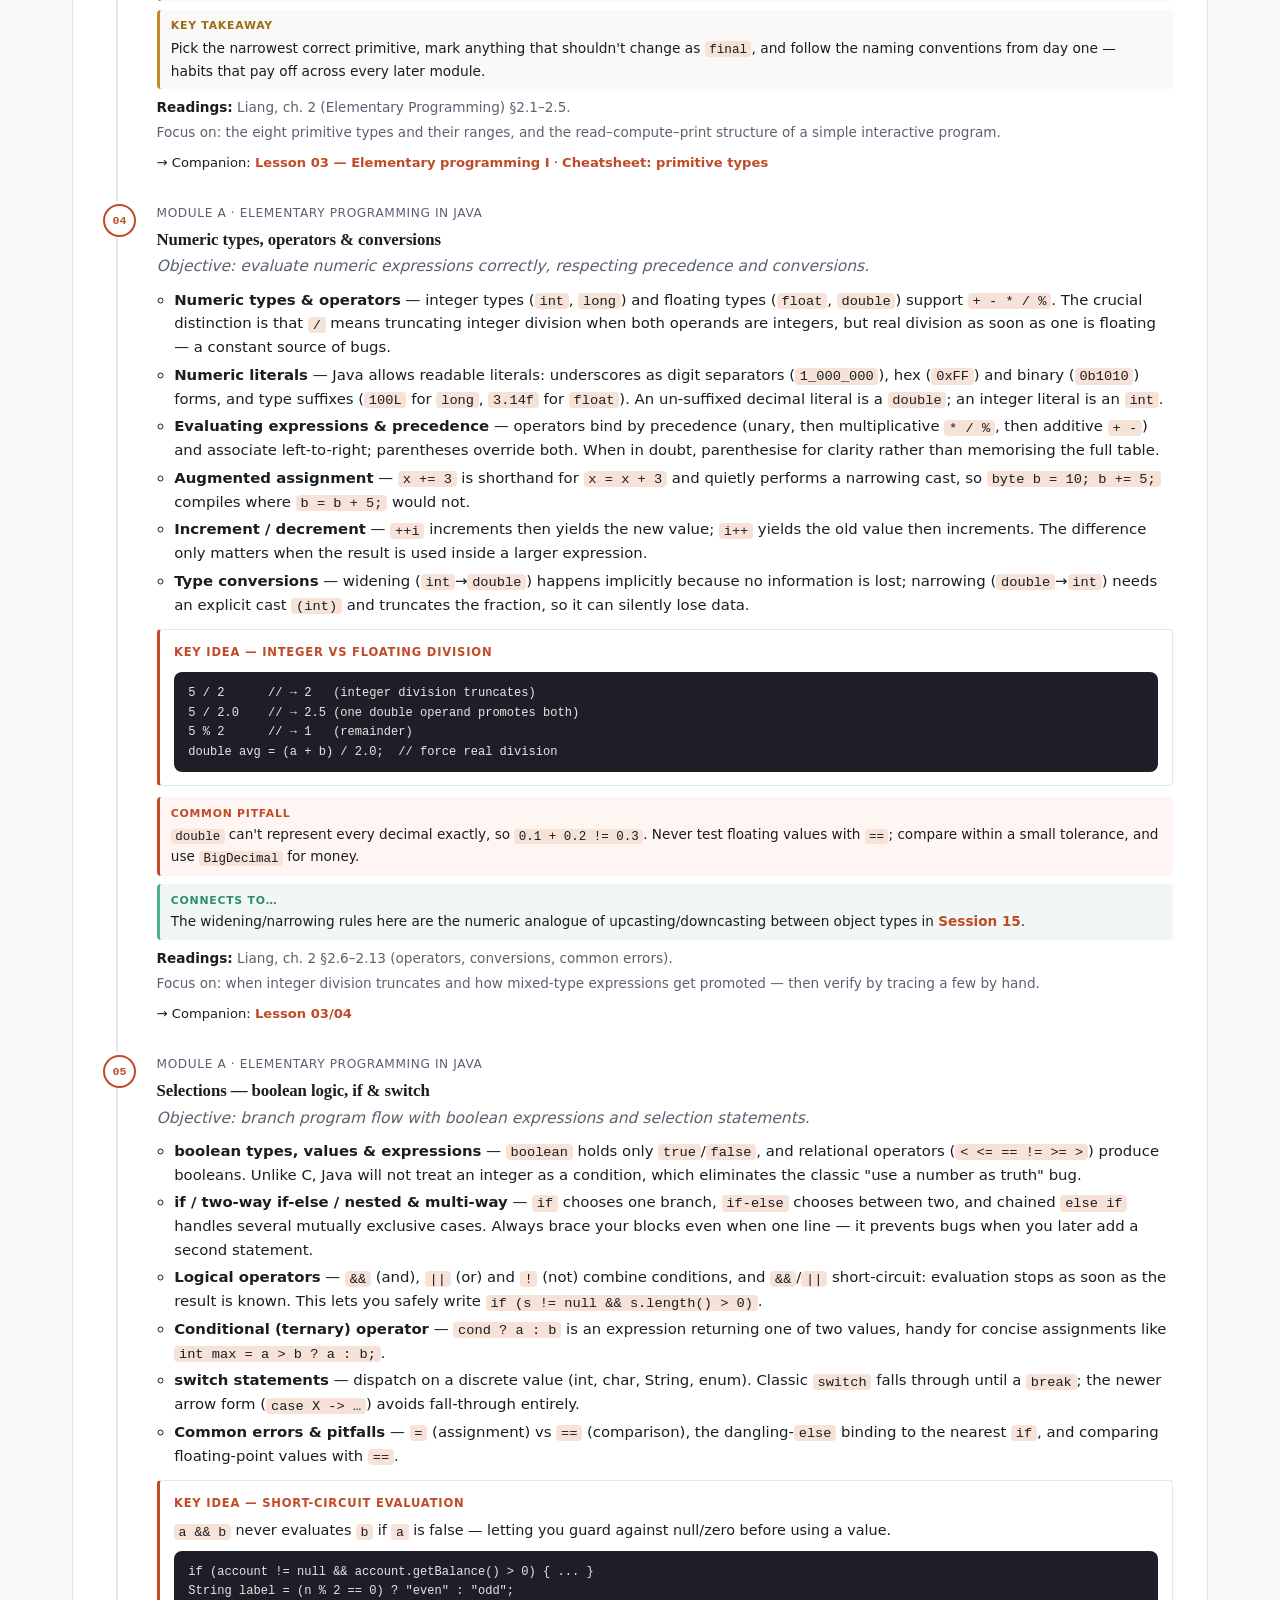
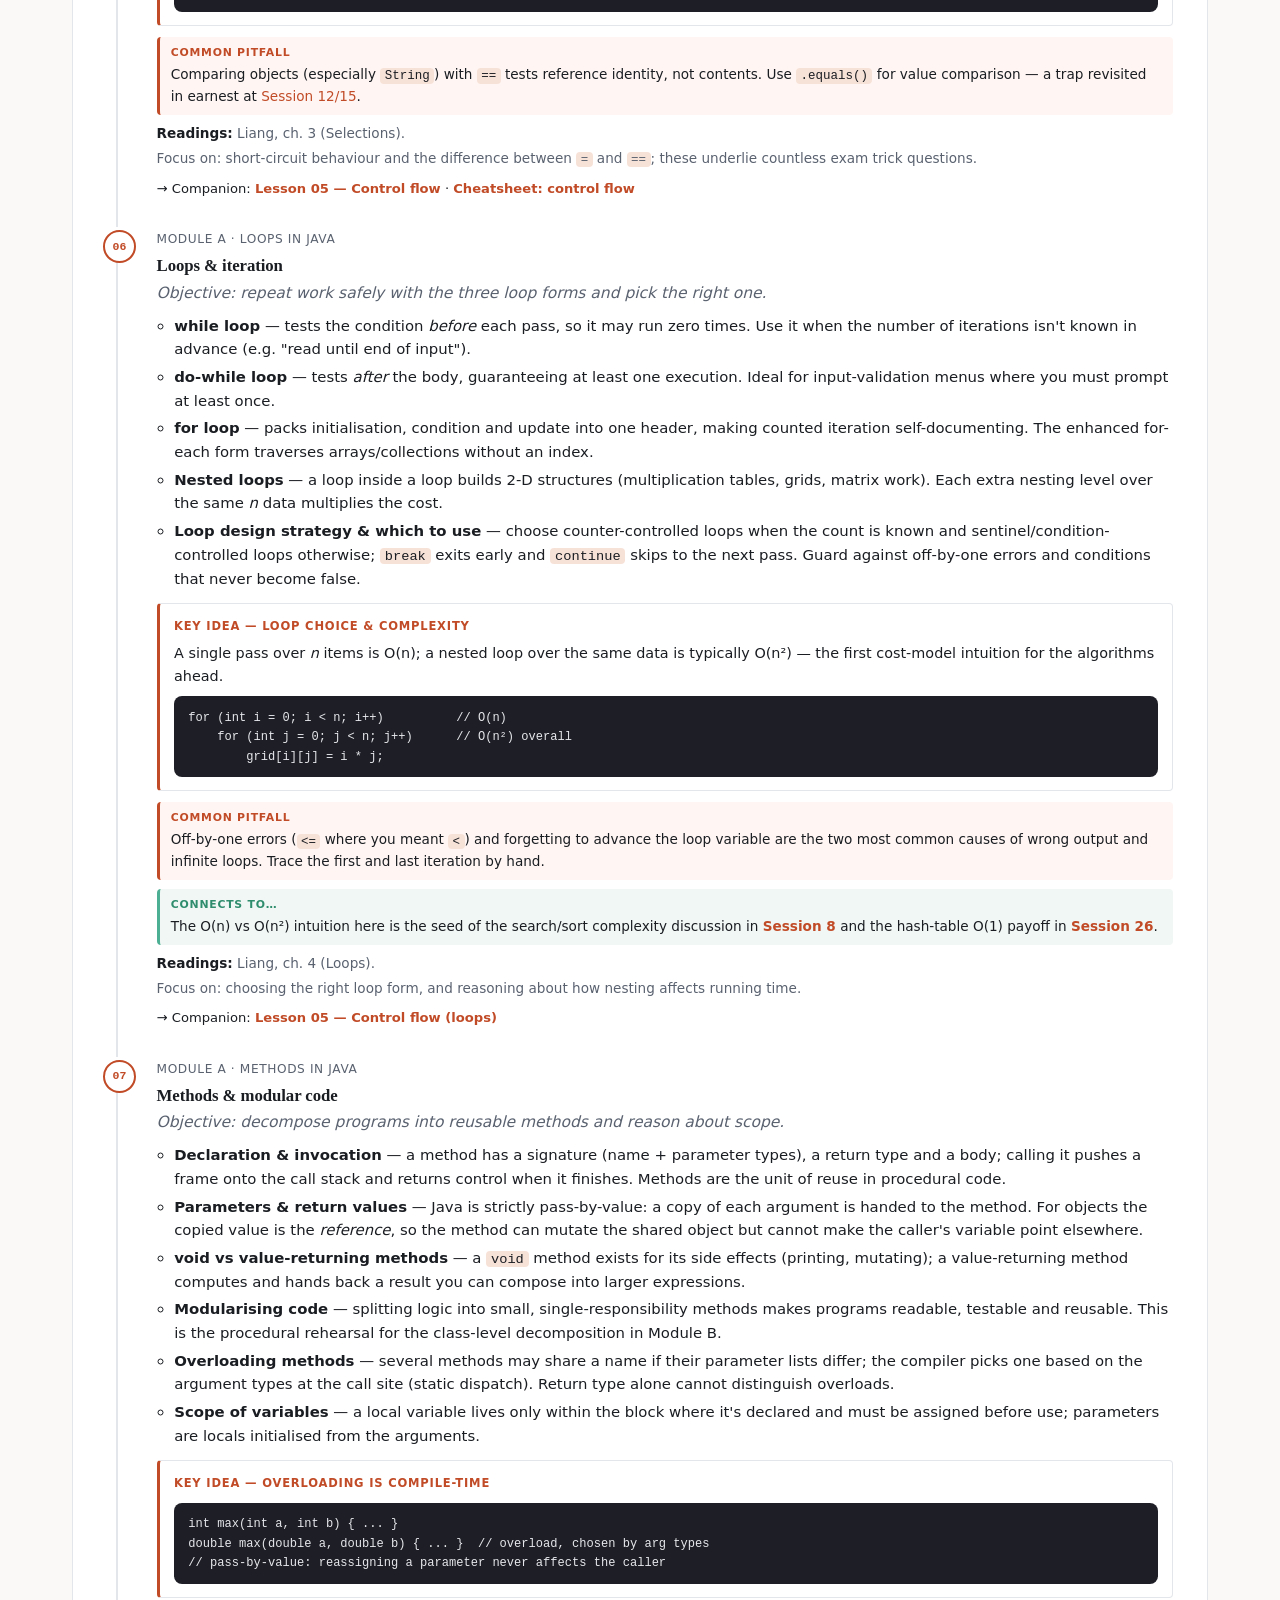
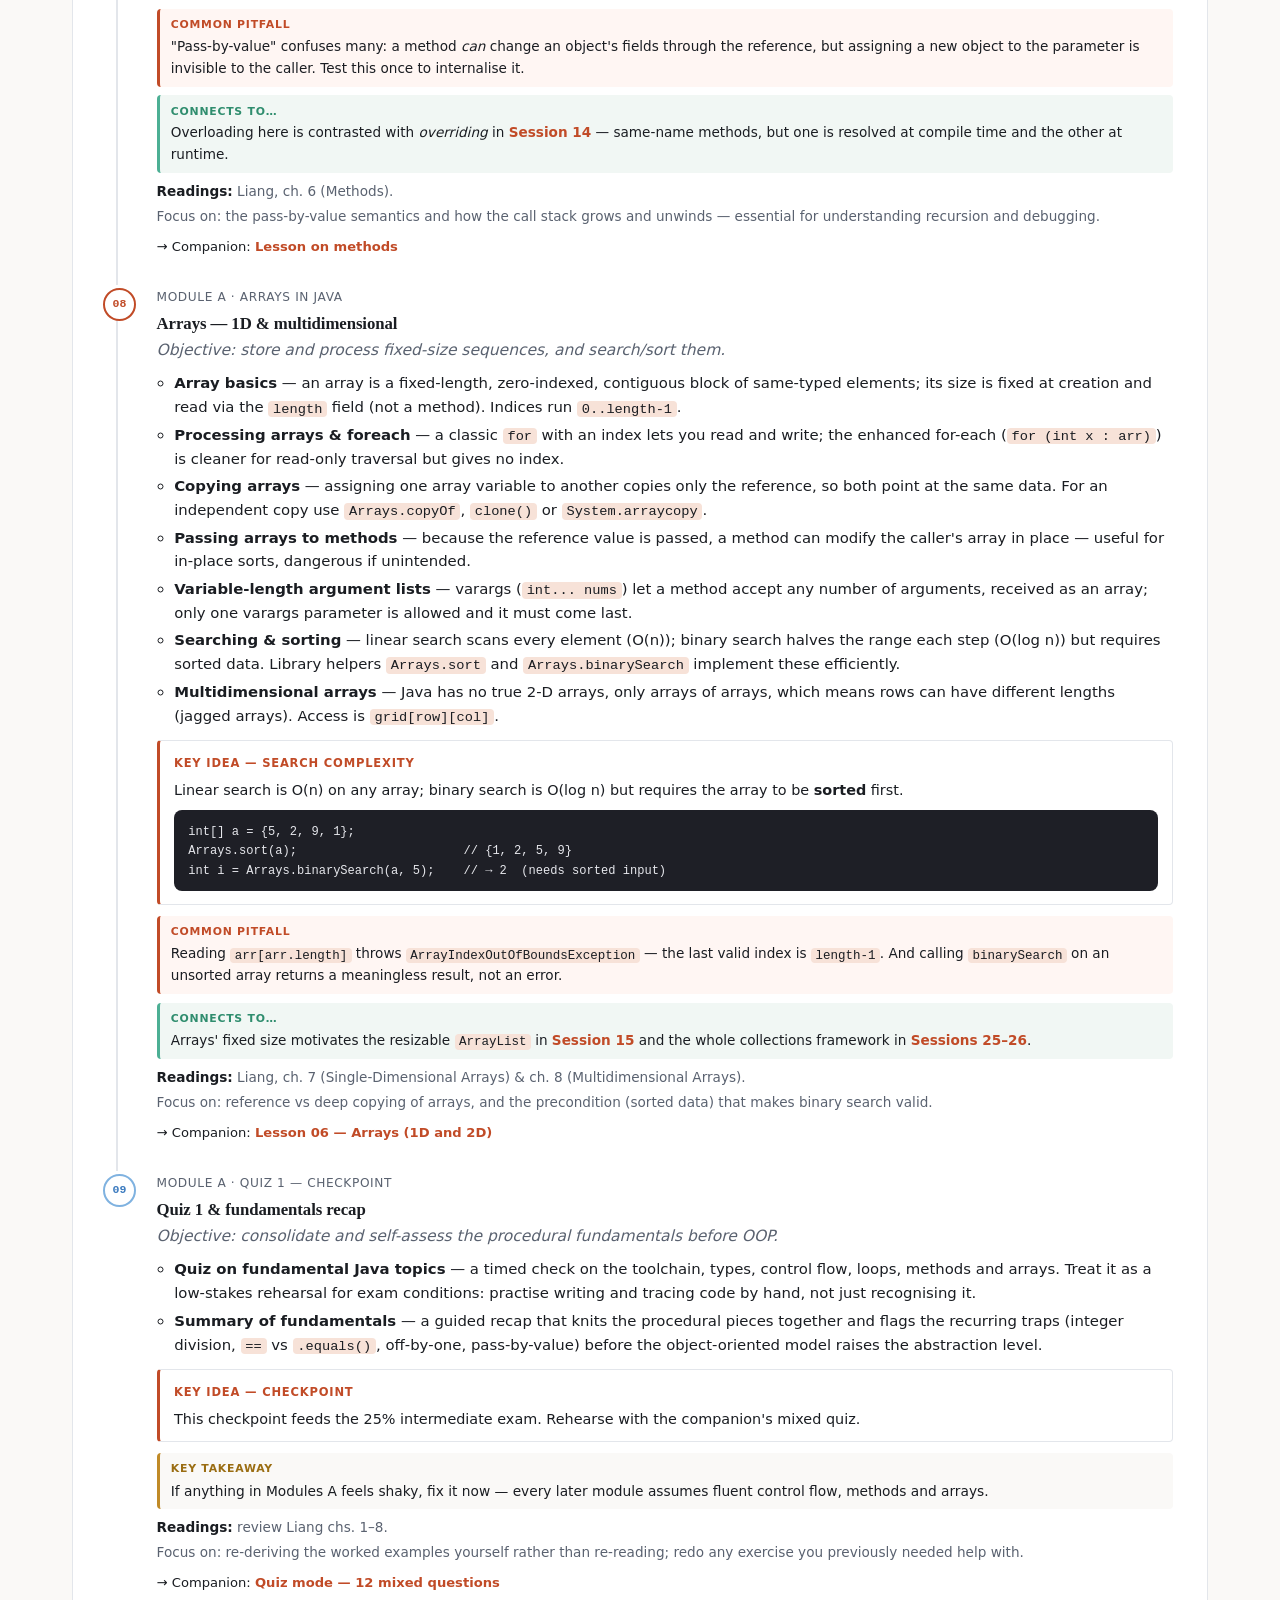
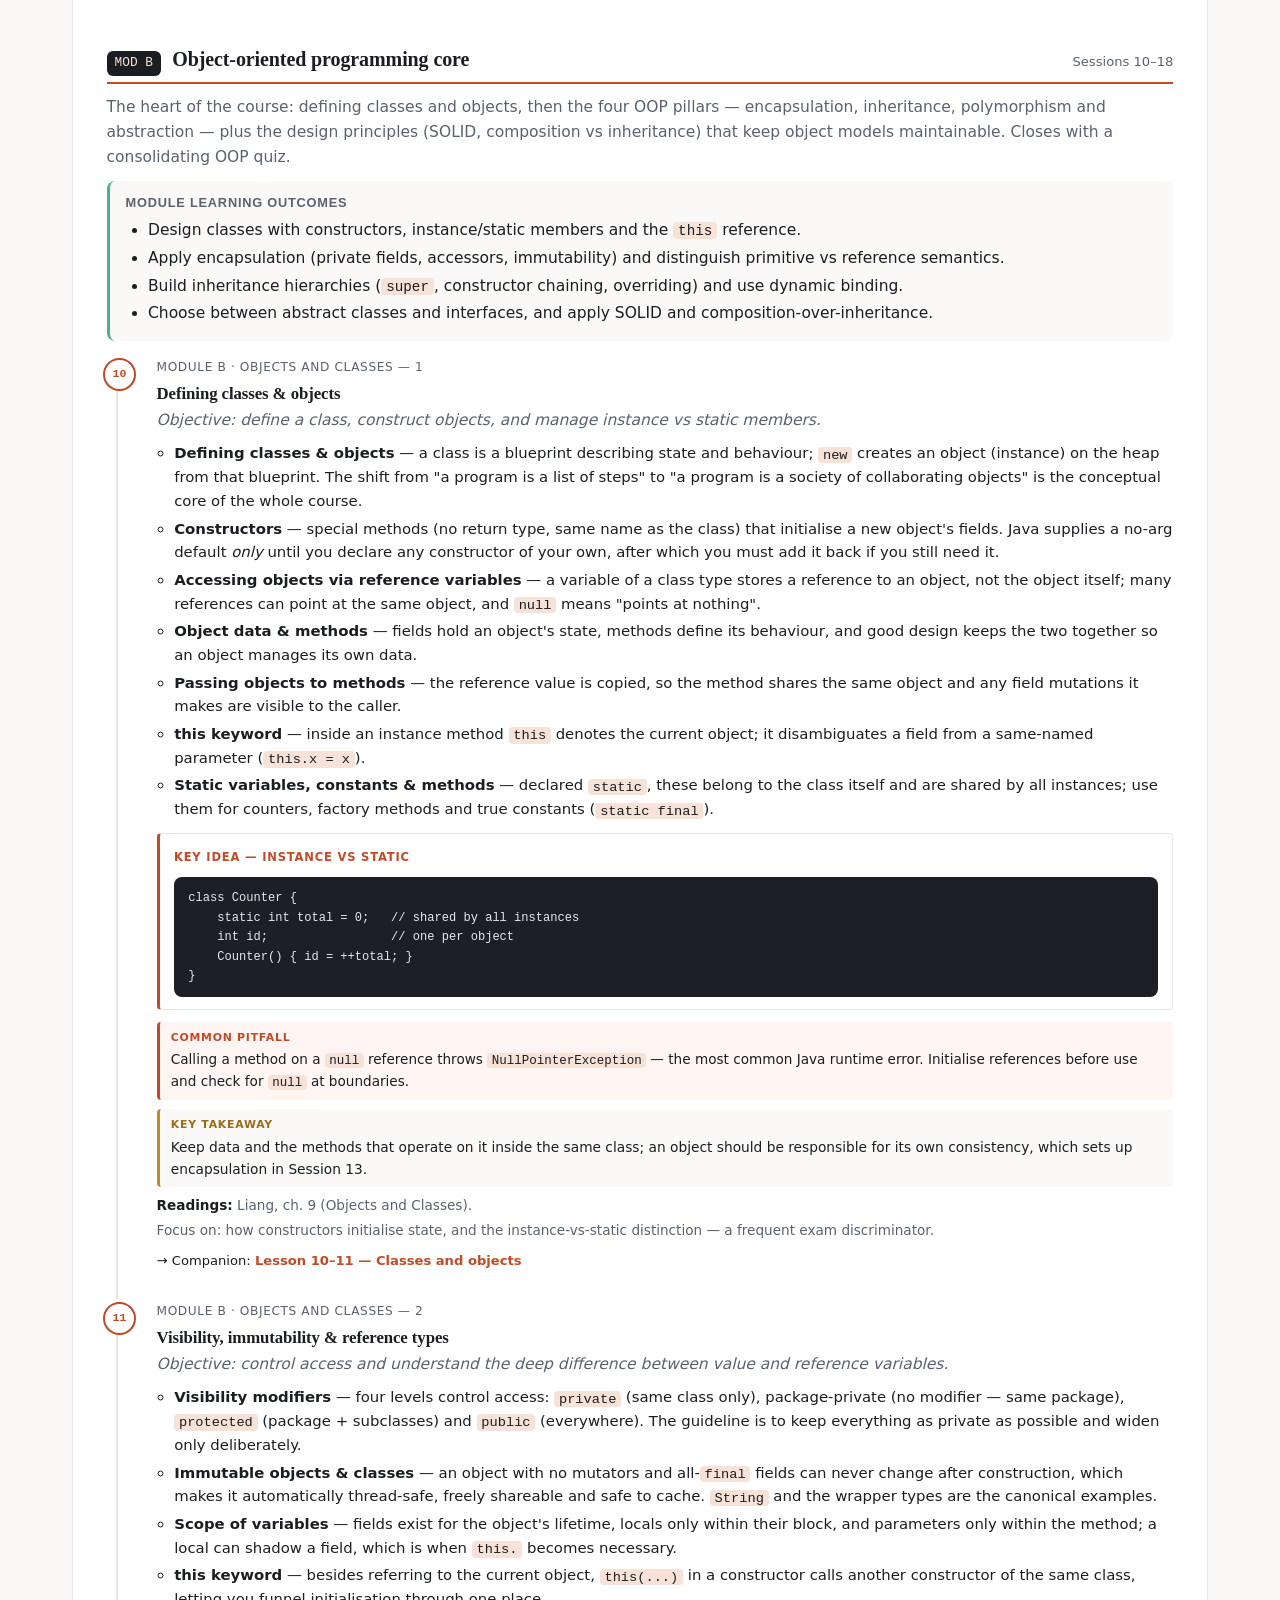
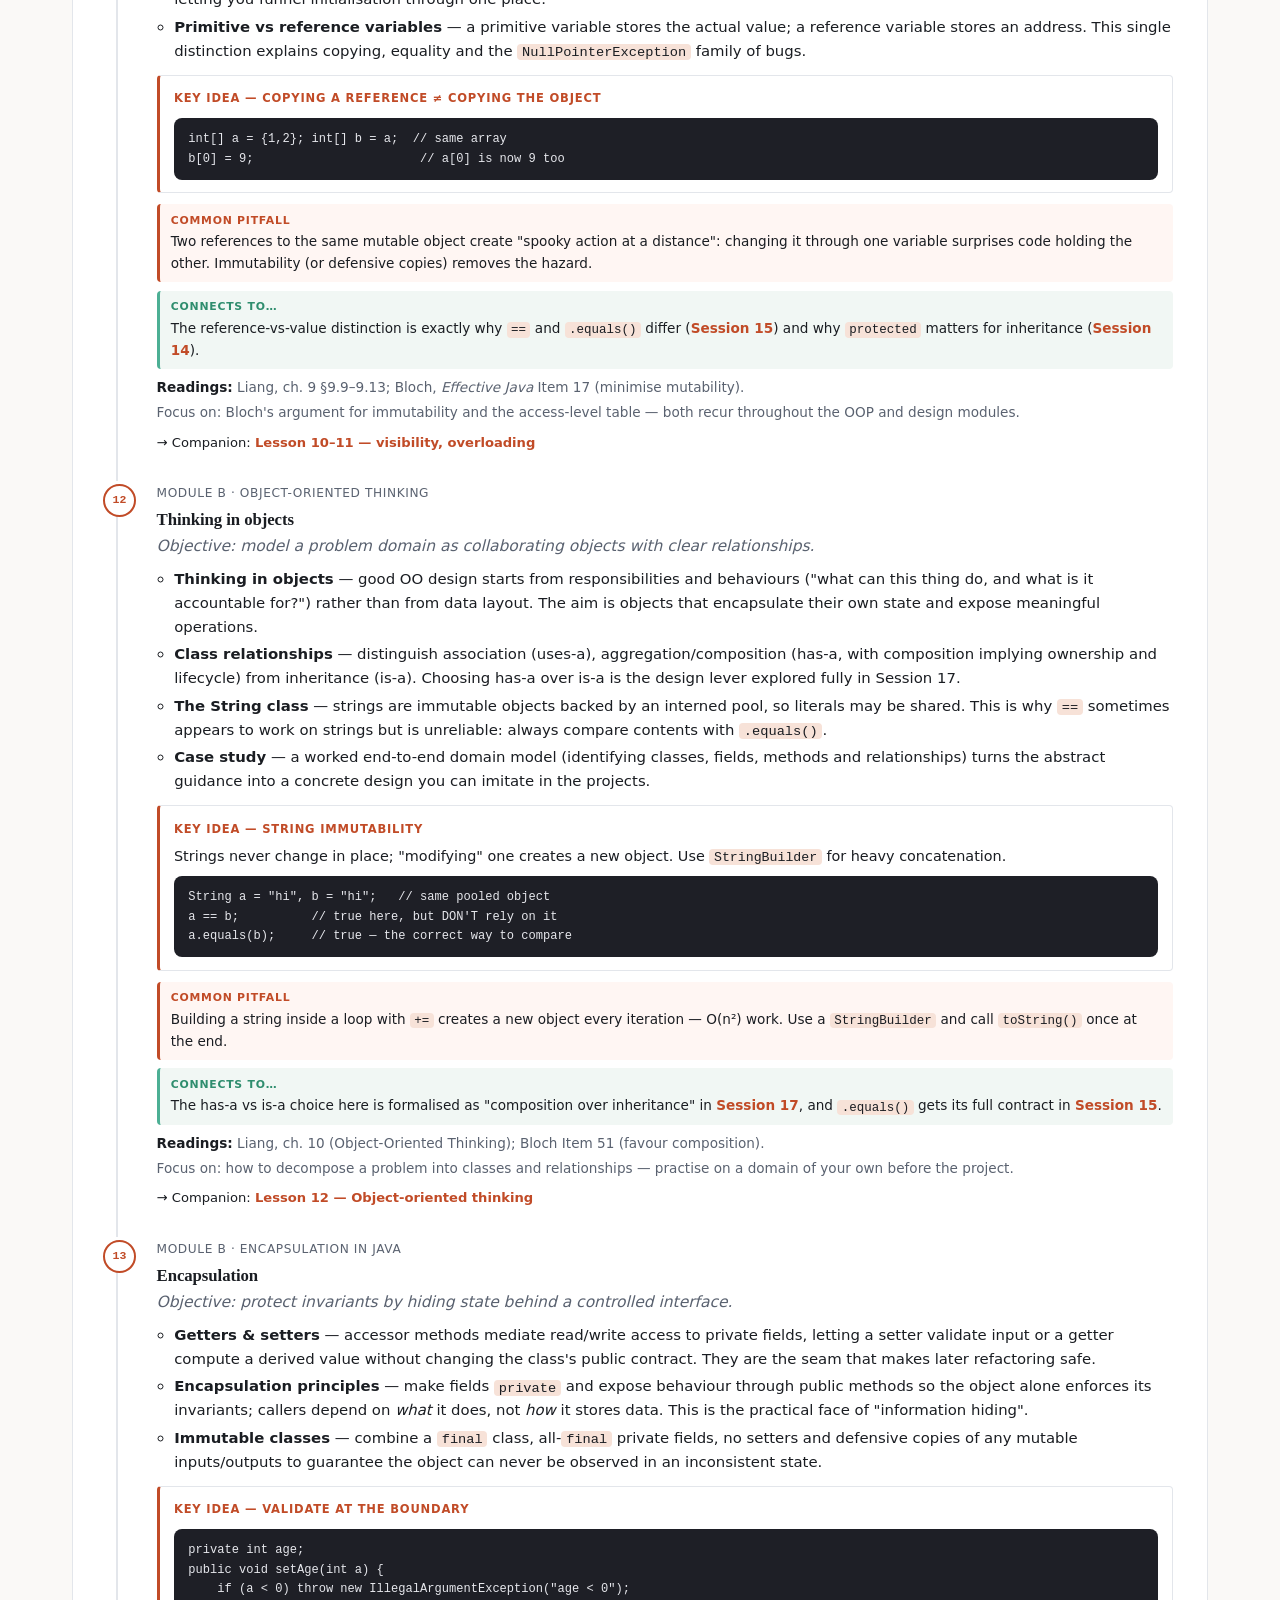
==== commit 516ba56c: "Add Coursework section to course outline linking project repos - New #coursework card grid in course" ====
--- a/course.html
+++ b/course.html
@@ -138,6 +138,14 @@
     .tip-box { background: var(--accent-soft); border-radius: 8px; padding: 1rem 1.2rem; margin-top: 1.3rem; }
     .tip-box h4 { margin-top: 0; }
     .tip-box ul { margin: .3em 0; }
+
+    /* coursework project grid */
+    .proj-grid { display: grid; grid-template-columns: repeat(auto-fill, minmax(250px, 1fr)); gap: 1rem; margin-top: 1.3rem; }
+    .proj-card { background: var(--bg); border: 1px solid var(--line); border-left: 3px solid var(--accent); border-radius: 8px; padding: 1rem 1.1rem; display: flex; flex-direction: column; gap: .35rem; }
+    .proj-card .pname { font-family: "Source Serif Pro", serif; font-weight: 700; font-size: 1.08rem; color: var(--ink); }
+    .proj-card p { font-size: .88rem; color: var(--ink-2); margin: 0; flex: 1; }
+    .proj-card a.plink { font-size: .8rem; font-weight: 600; font-family: "JetBrains Mono", Consolas, monospace; }
+    .proj-card a.plink::after { content: " ↗"; }
   </style>
 </head>
 <body>
@@ -169,6 +177,7 @@
       <a href="#program">Program</a>
       <a href="#glossary">Key concepts</a>
       <a href="#bibliography">Bibliography</a>
+      <a href="#coursework">Coursework</a>
     </div>
   </nav>
 
@@ -1294,6 +1303,55 @@
       <p class="section-intro" style="margin-top:1rem">See also: University Code of Conduct, Attendance Policy and Ethics Code (linked from the official syllabus). Full syllabus: <a href="SYLLABUS.pdf">SYLLABUS.pdf</a>.</p>
     </section>
 
+    <!-- ========================= COURSEWORK ========================= -->
+    <section id="coursework" class="course-section">
+      <h2>🧪 Coursework — projects I built</h2>
+      <p class="section-intro">Hands-on projects from this course, applying the Java, OOP and data-structure
+      ideas above — plus a few language and game builds that grew out of them. Each links to a live demo or its repository.</p>
+      <div class="proj-grid">
+        <div class="proj-card">
+          <span class="pname">Library System</span>
+          <p>Multi-role library manager — loans, fines and CSV export.</p>
+          <a class="plink" href="https://andreaisabelmontana.github.io/library-system/" target="_blank" rel="noopener">Live demo</a>
+        </div>
+        <div class="proj-card">
+          <span class="pname">FutClub Manager</span>
+          <p>JavaFX desktop club-operations suite with role-aware access.</p>
+          <a class="plink" href="https://andreaisabelmontana.github.io/futclub-manager/" target="_blank" rel="noopener">Live demo</a>
+        </div>
+        <div class="proj-card">
+          <span class="pname">Recalc</span>
+          <p>Spreadsheet formula engine in Java — parser and cycle detection.</p>
+          <a class="plink" href="https://github.com/andreaisabelmontana/recalc" target="_blank" rel="noopener">Repository</a>
+        </div>
+        <div class="proj-card">
+          <span class="pname">Parsekit</span>
+          <p>Strongly-typed parser-combinator library for TypeScript.</p>
+          <a class="plink" href="https://github.com/andreaisabelmontana/parsekit" target="_blank" rel="noopener">Repository</a>
+        </div>
+        <div class="proj-card">
+          <span class="pname">Pong</span>
+          <p>Modern Pong — paddle-spin physics and three CPU difficulties.</p>
+          <a class="plink" href="https://andreaisabelmontana.github.io/pong/" target="_blank" rel="noopener">Live demo</a>
+        </div>
+        <div class="proj-card">
+          <span class="pname">Snake</span>
+          <p>Snake refined — smooth gliding, wrap modes, rising speed.</p>
+          <a class="plink" href="https://andreaisabelmontana.github.io/snake/" target="_blank" rel="noopener">Live demo</a>
+        </div>
+        <div class="proj-card">
+          <span class="pname">Echolocation Maze</span>
+          <p>Navigate a pitch-black maze using fading sonar pulses.</p>
+          <a class="plink" href="https://andreaisabelmontana.github.io/echolocation-maze/" target="_blank" rel="noopener">Live demo</a>
+        </div>
+        <div class="proj-card">
+          <span class="pname">Chess Dodge</span>
+          <p>Survival arcade — dodge chess-piece hazards on a 6×6 board.</p>
+          <a class="plink" href="https://andreaisabelmontana.github.io/chess-dodge-game/" target="_blank" rel="noopener">Live demo</a>
+        </div>
+      </div>
+    </section>
+
   </main>
 
   <footer>
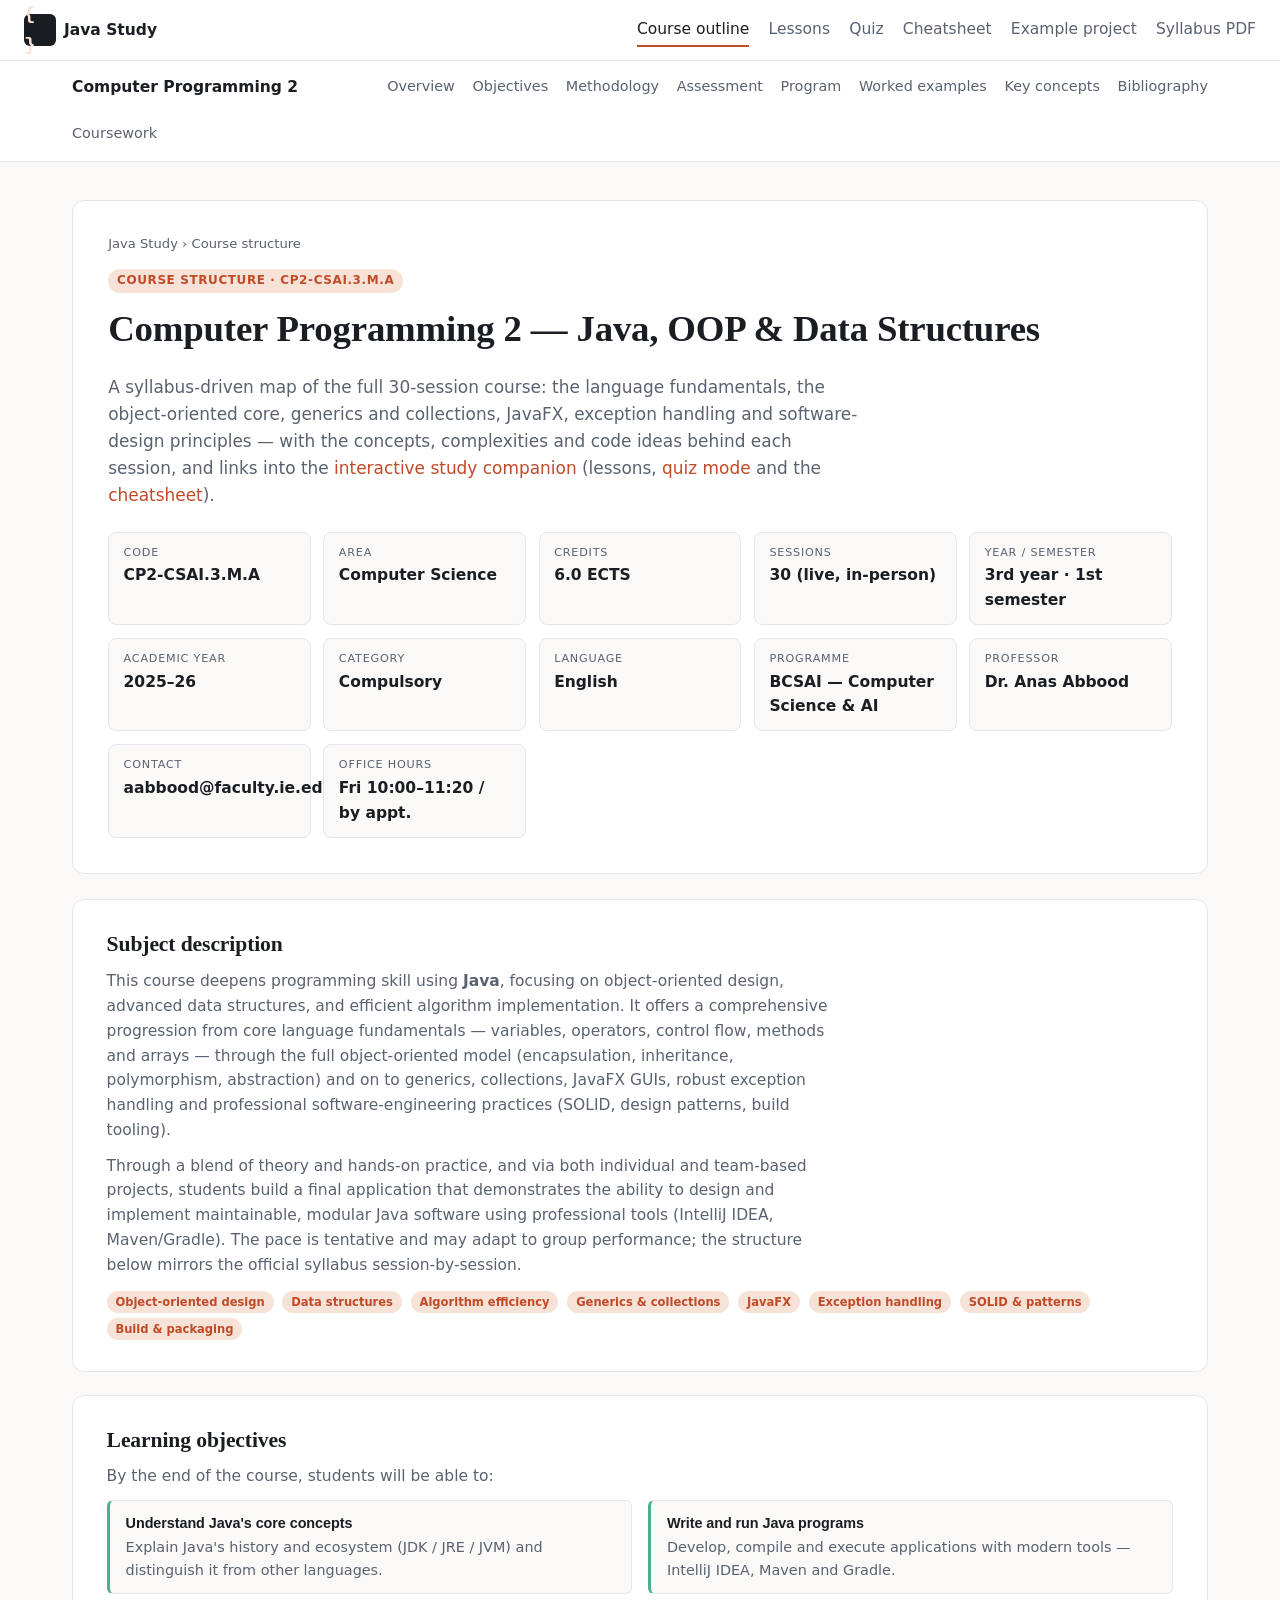
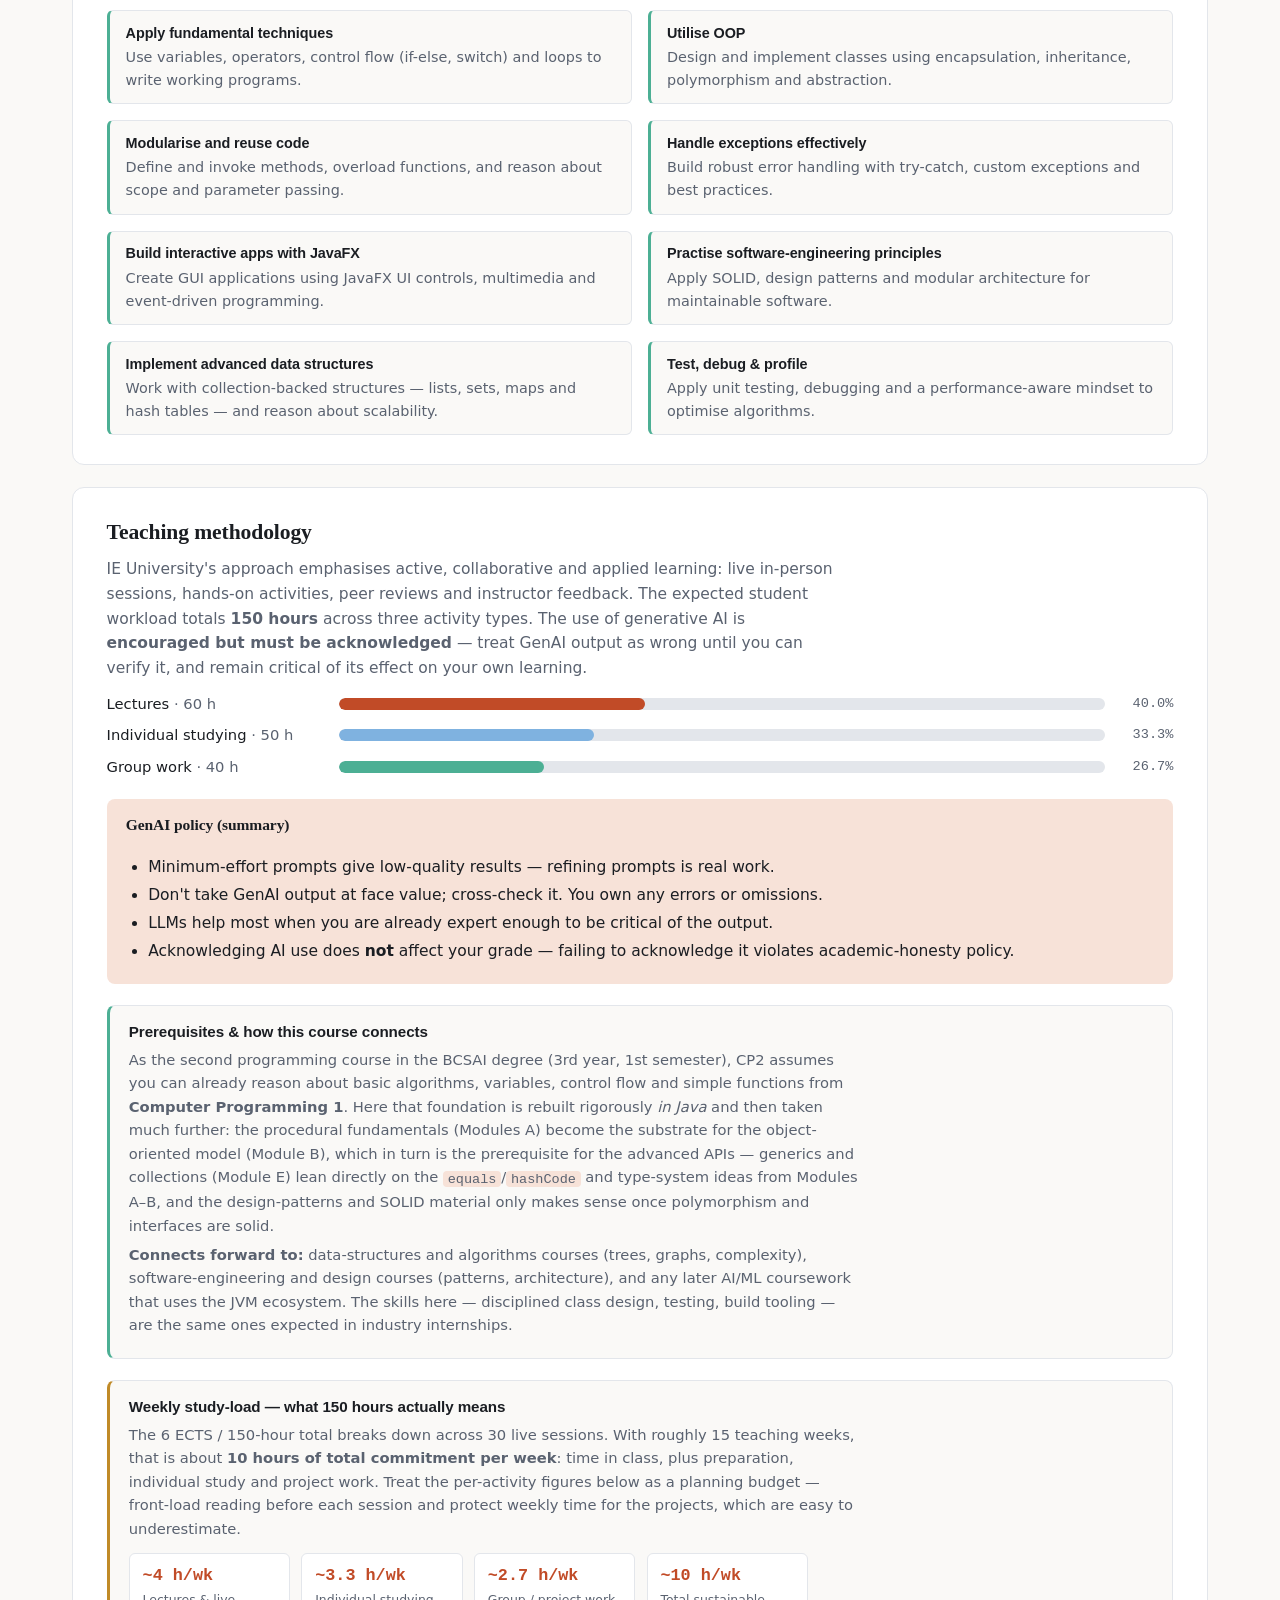
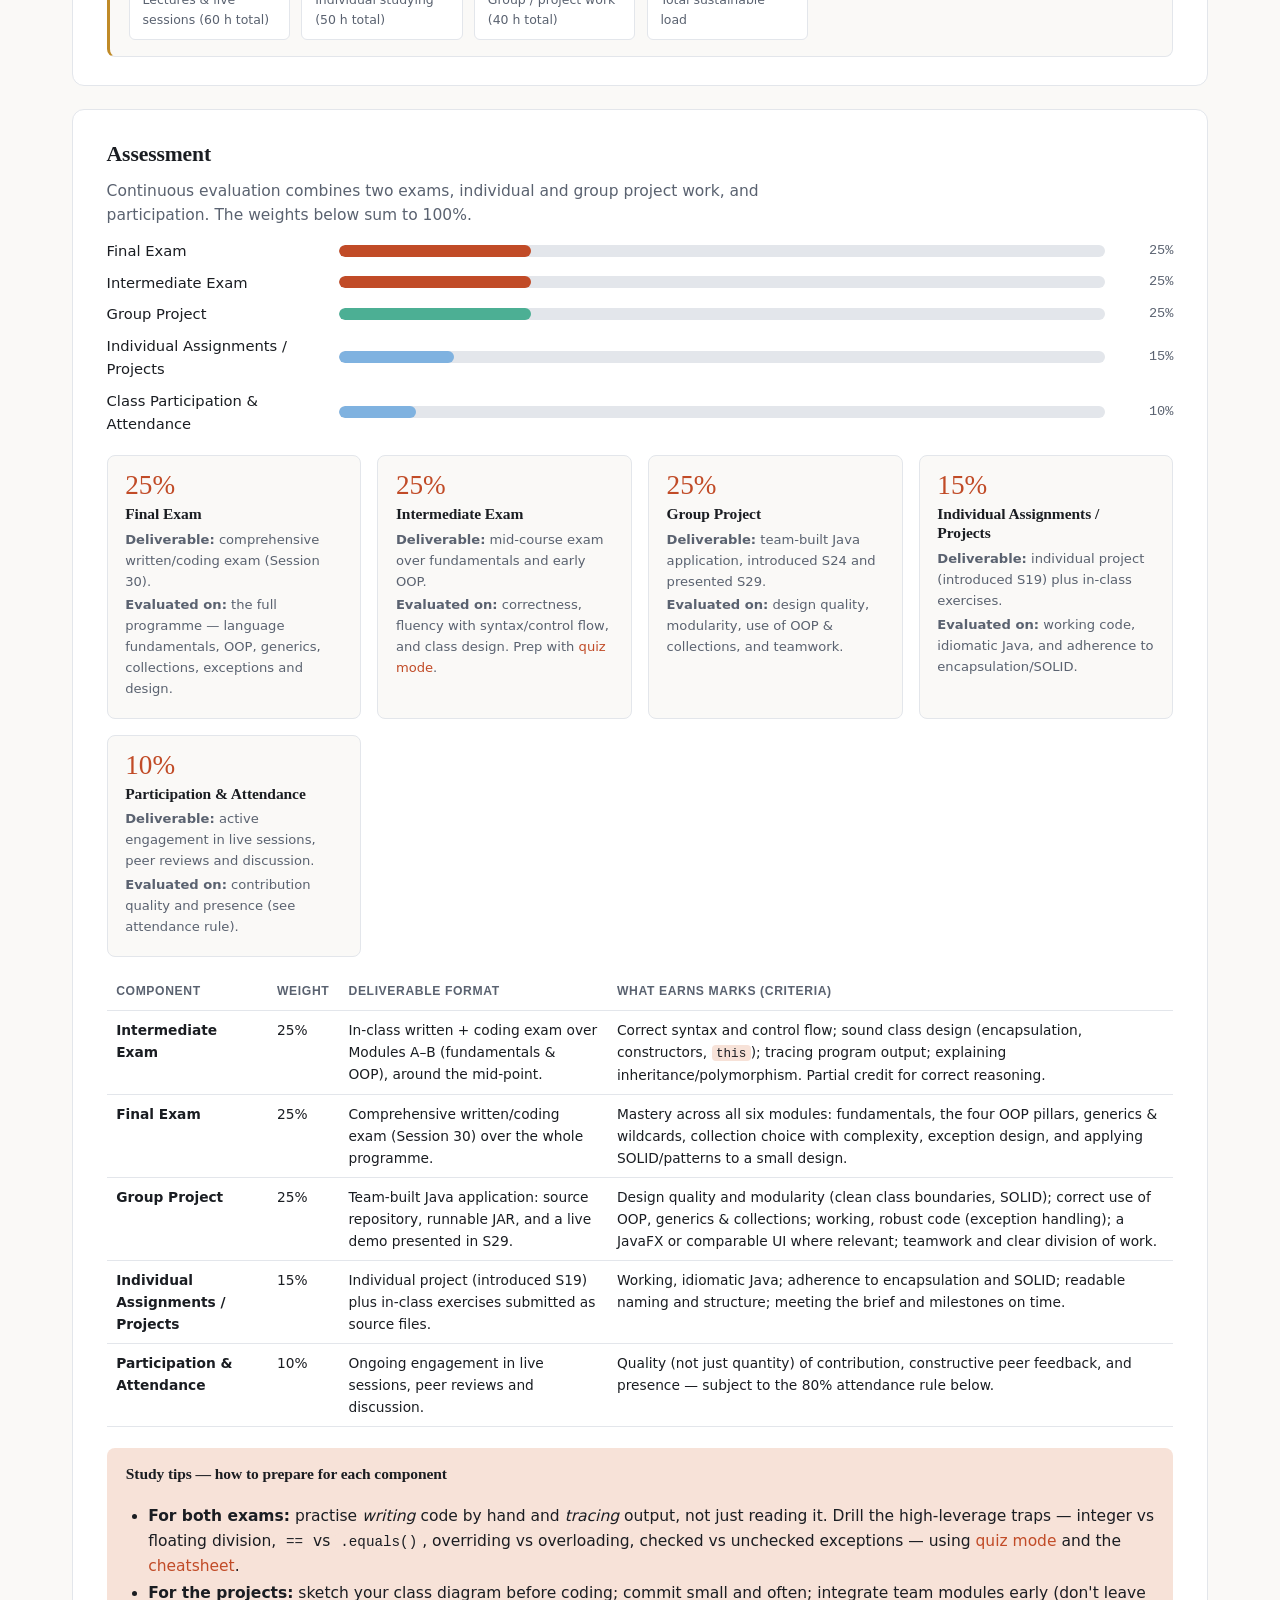
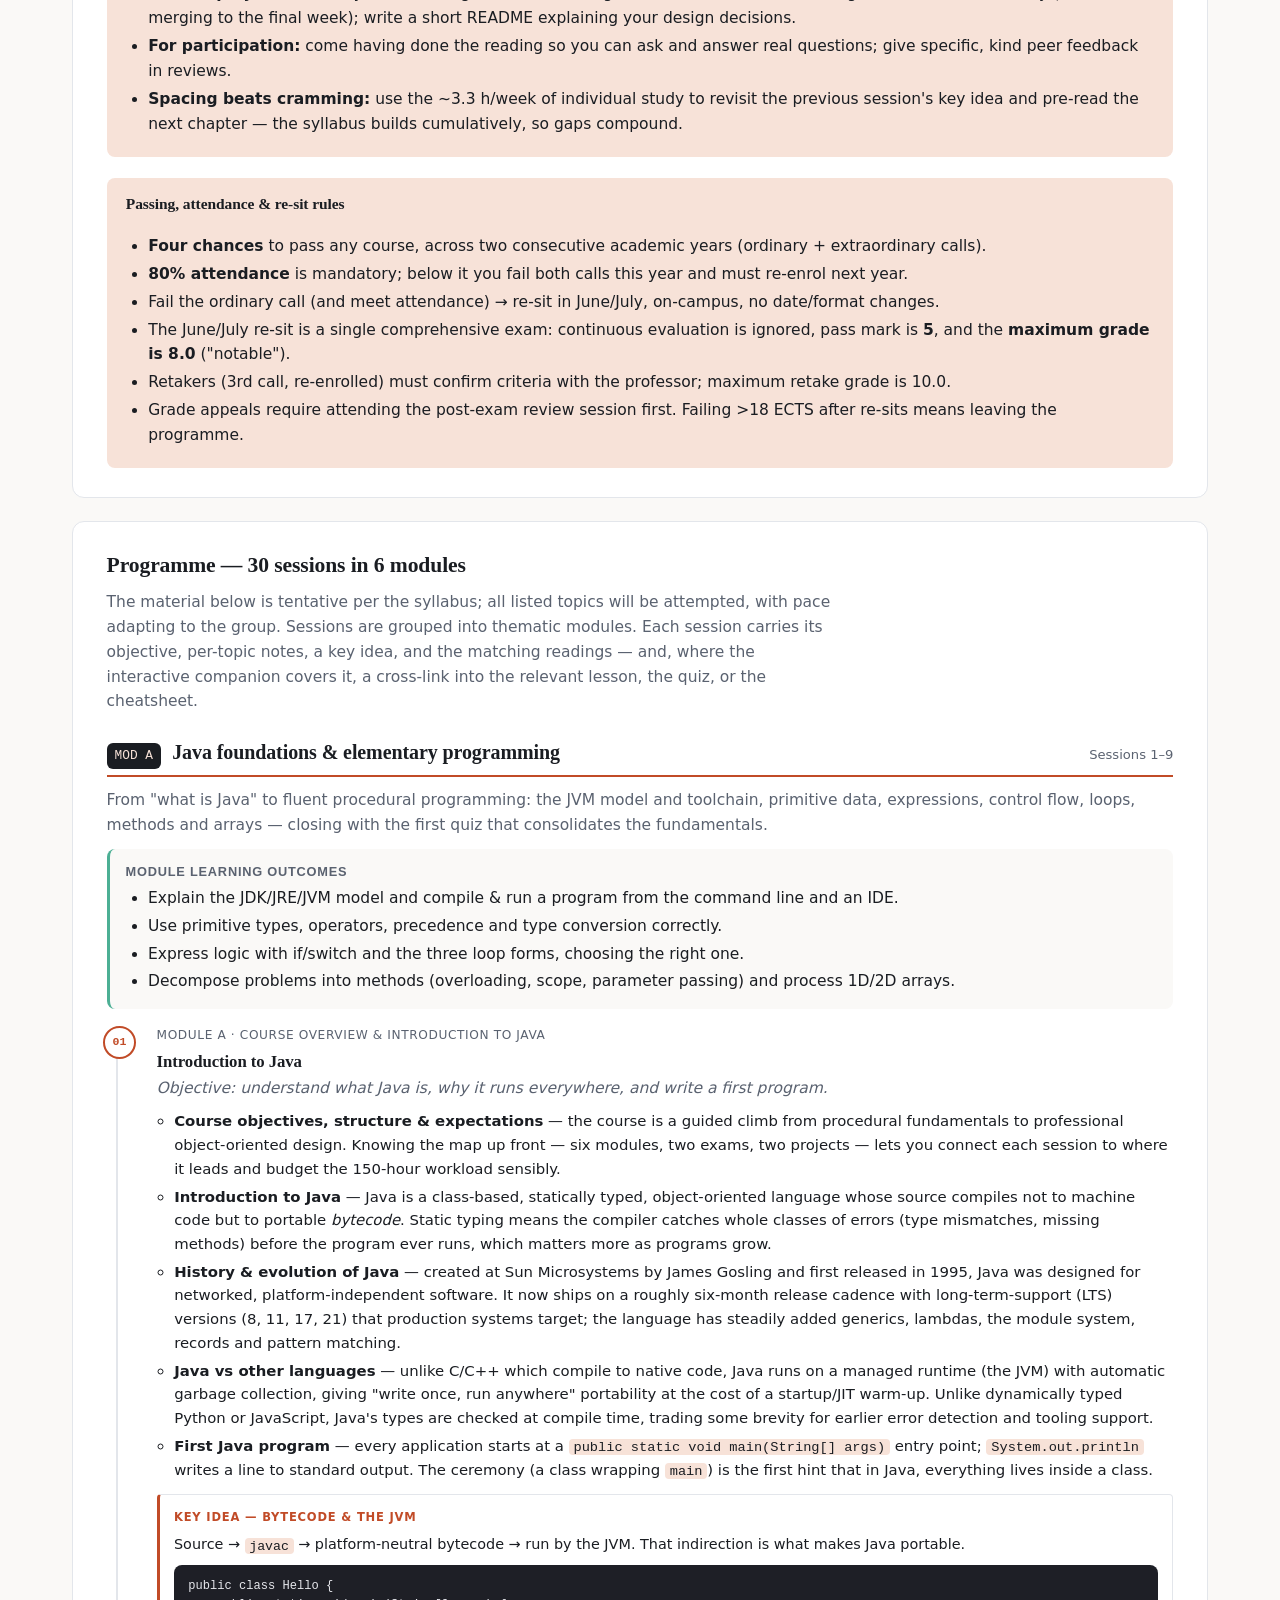
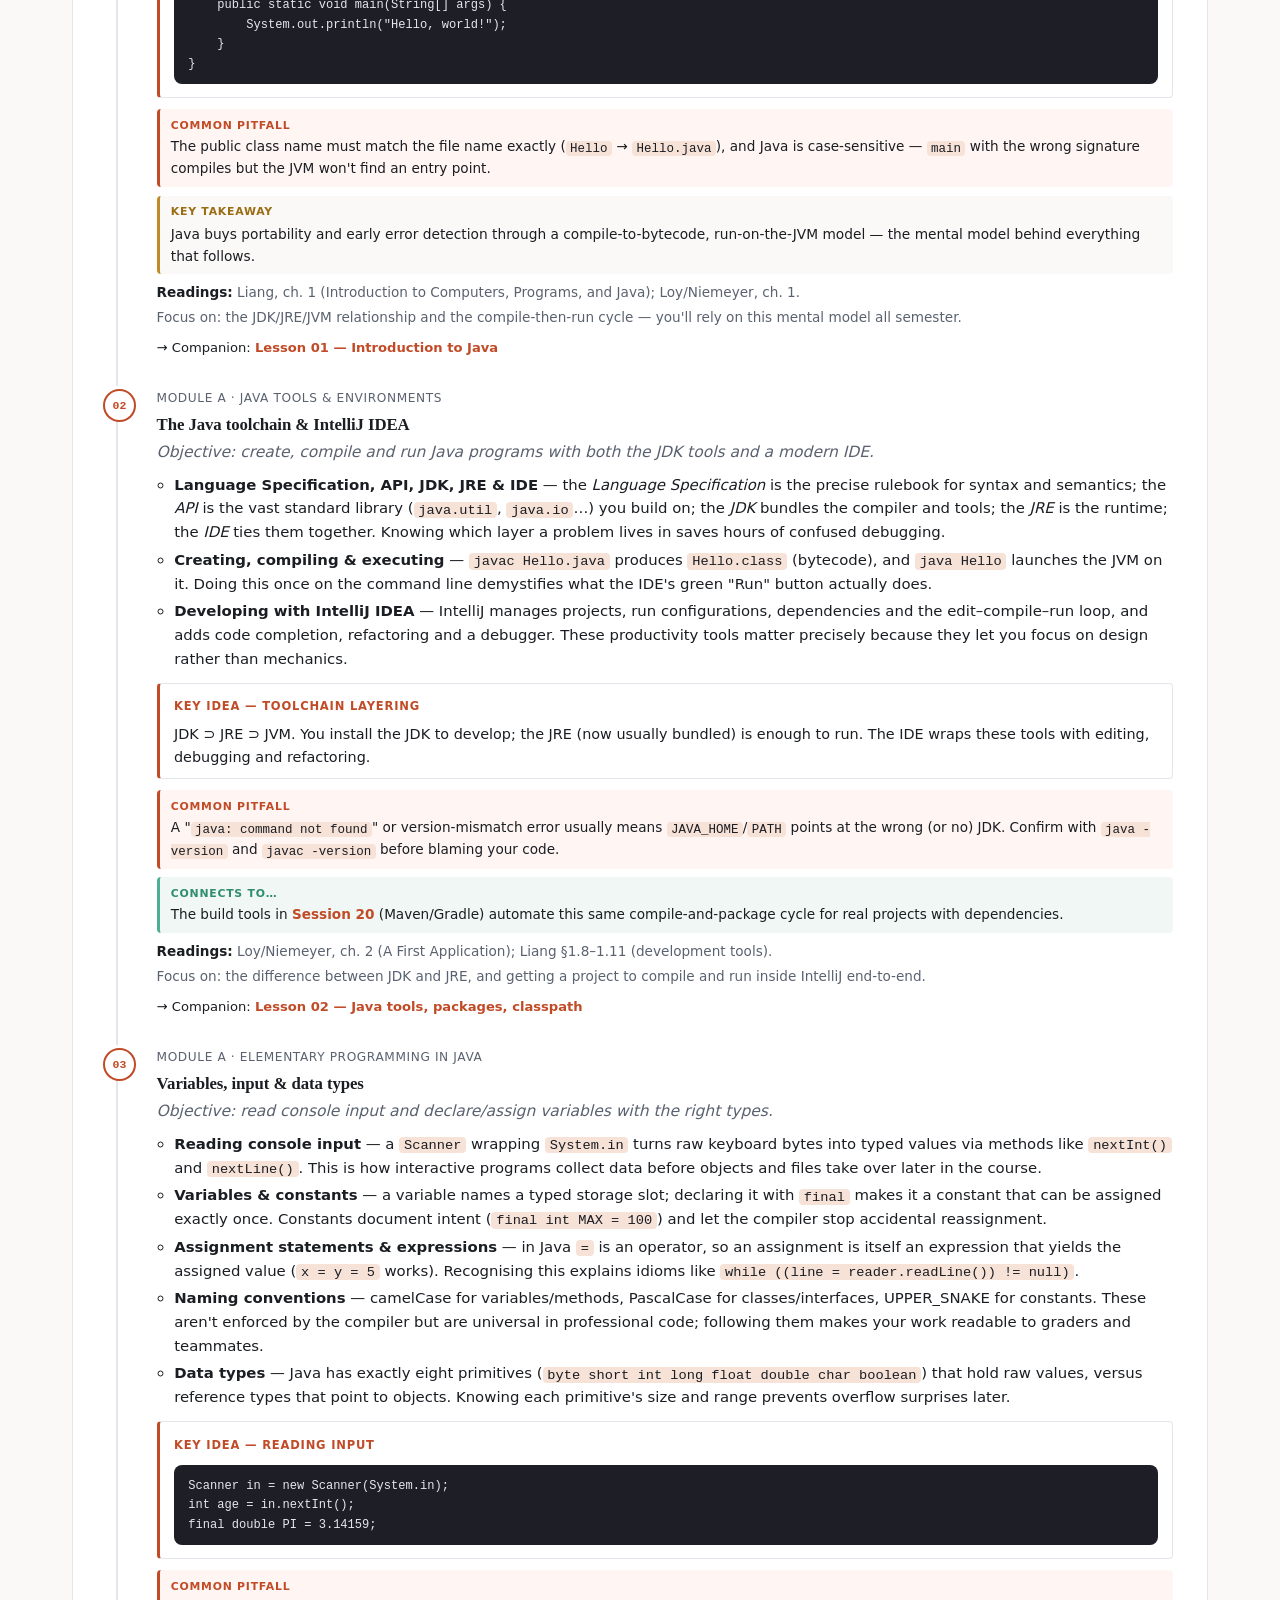
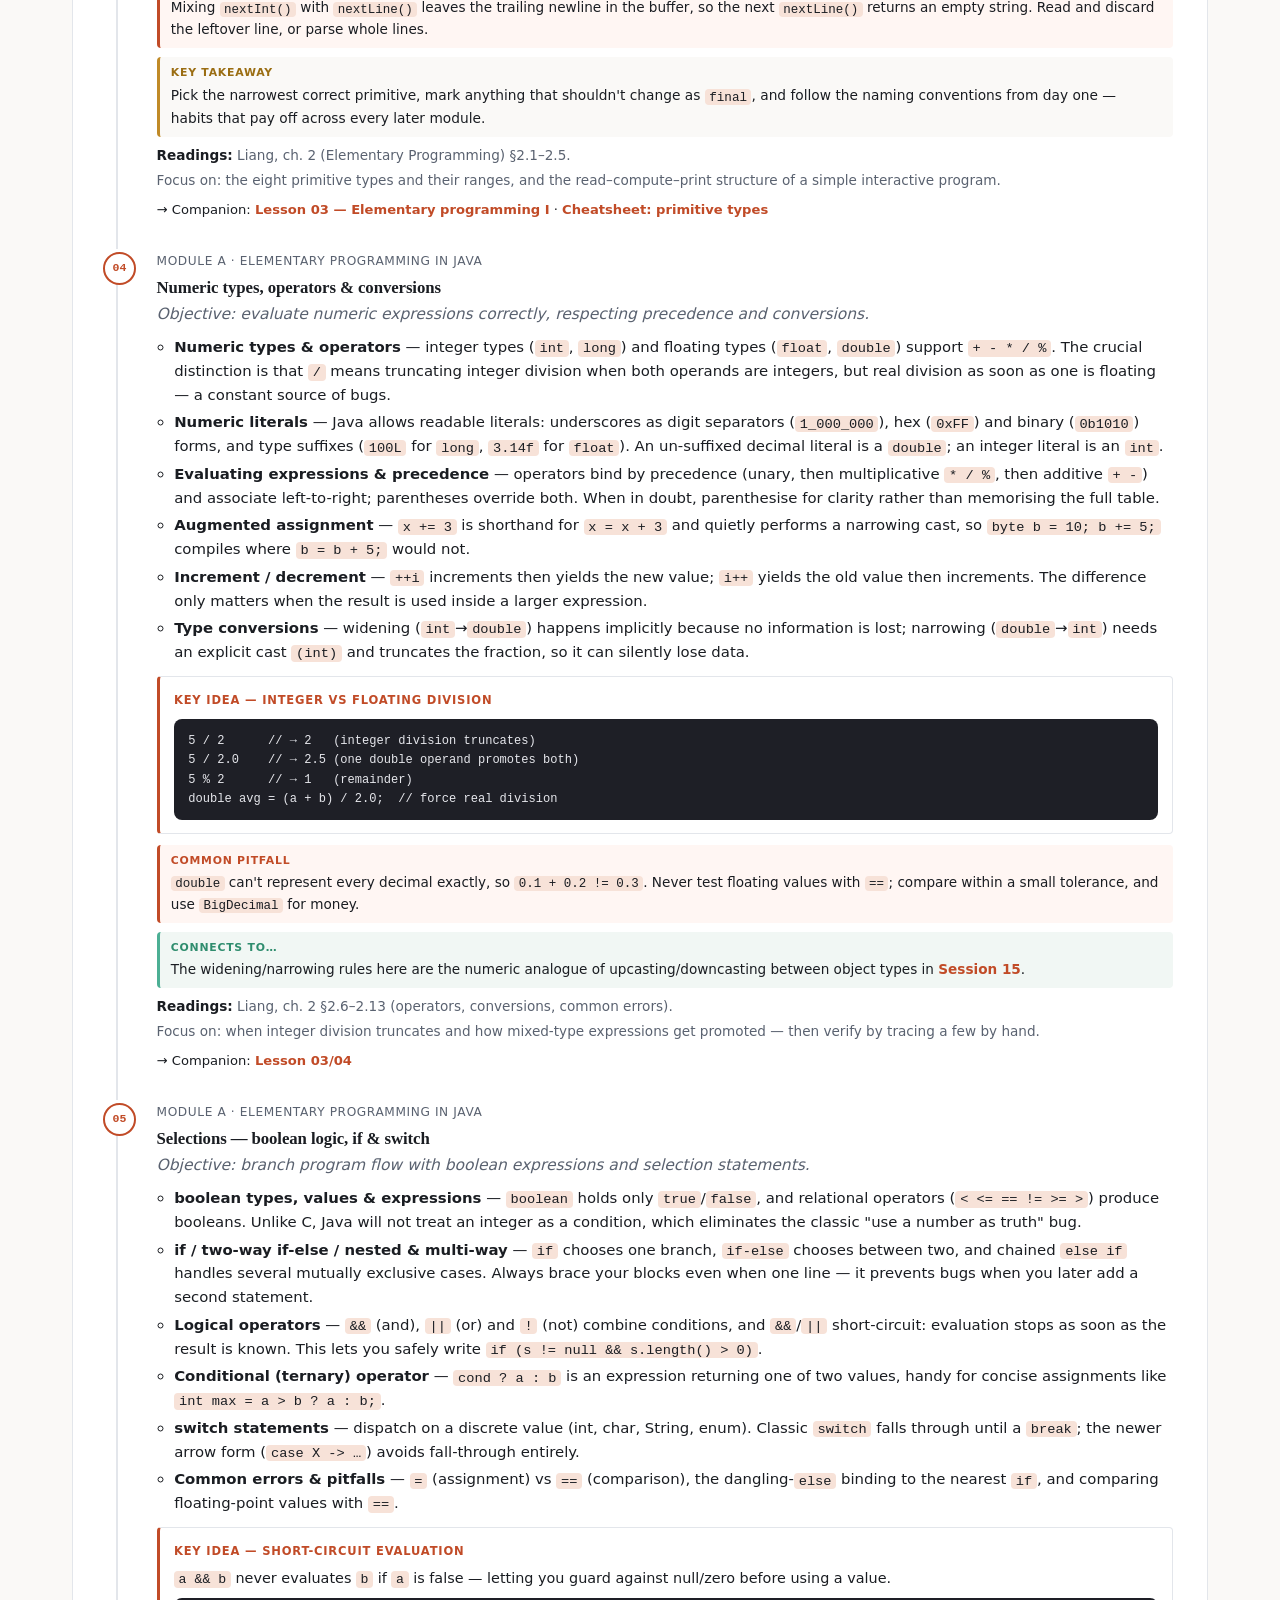
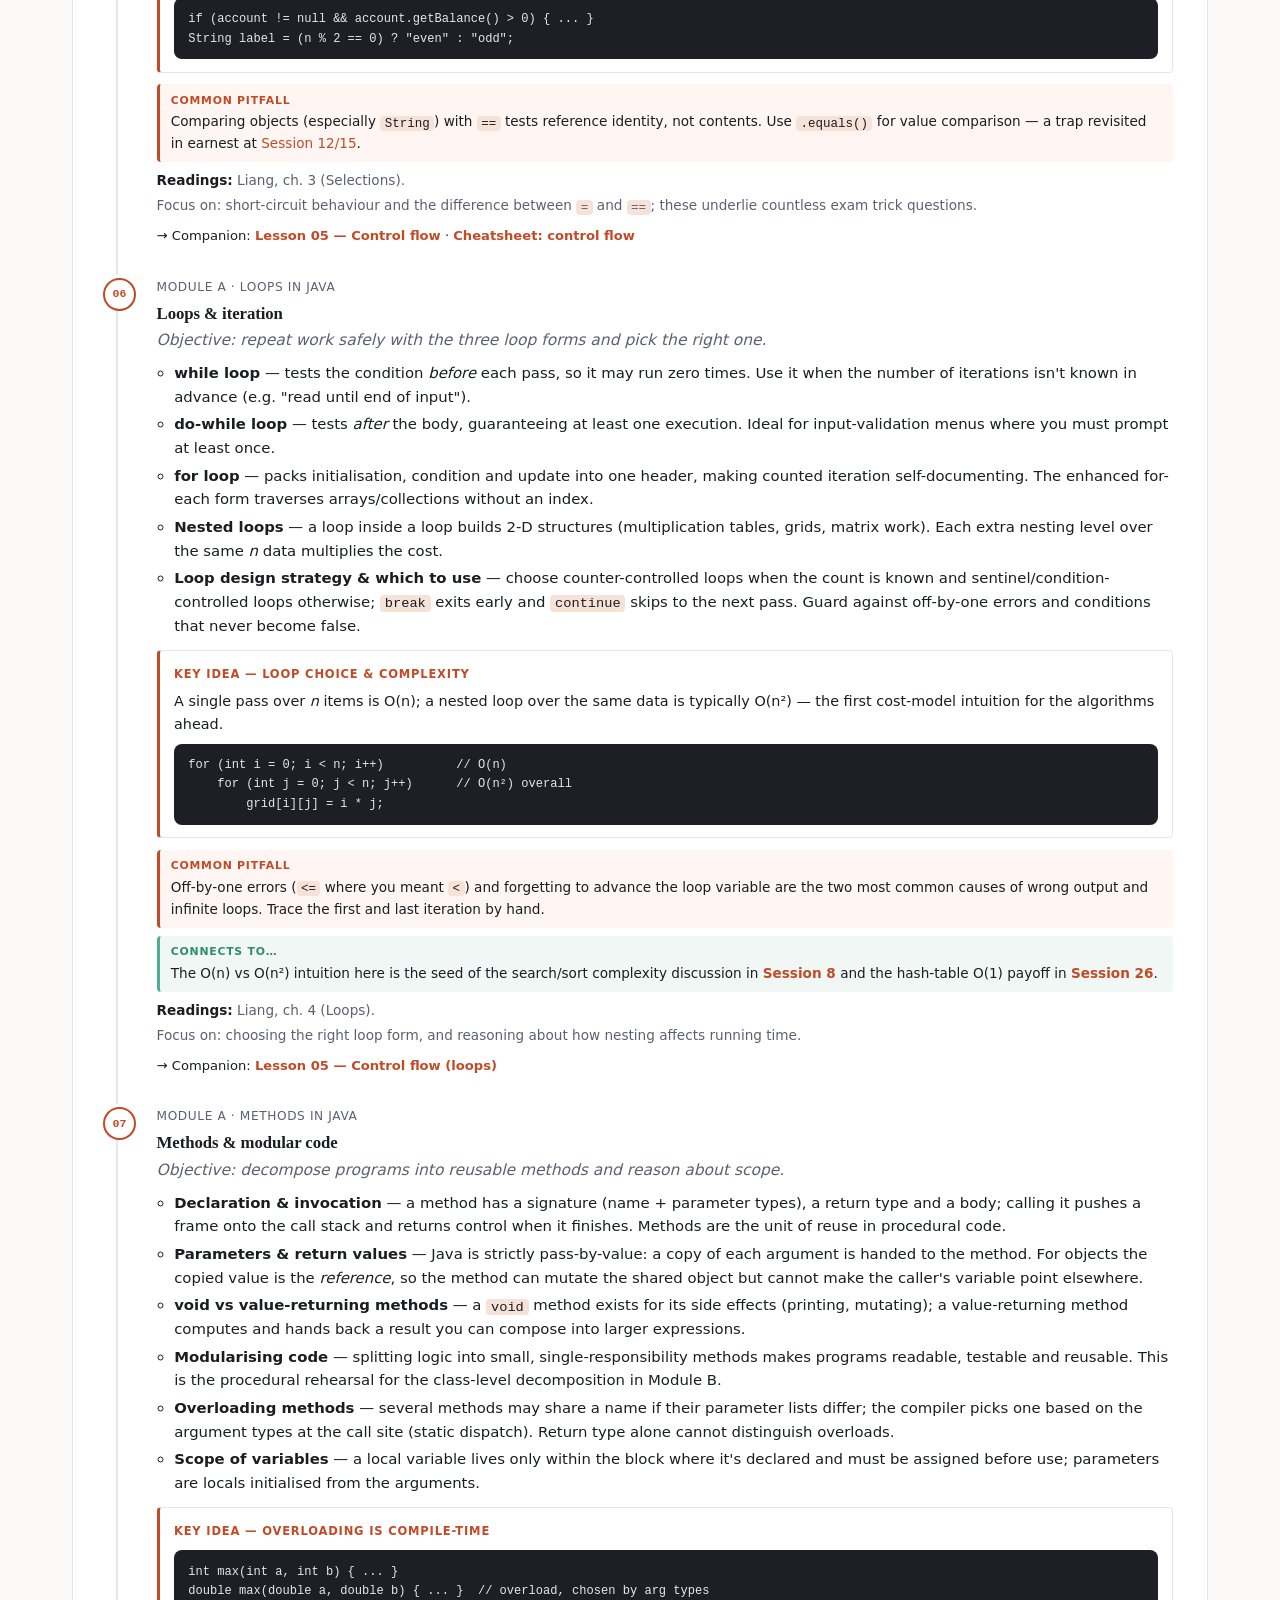
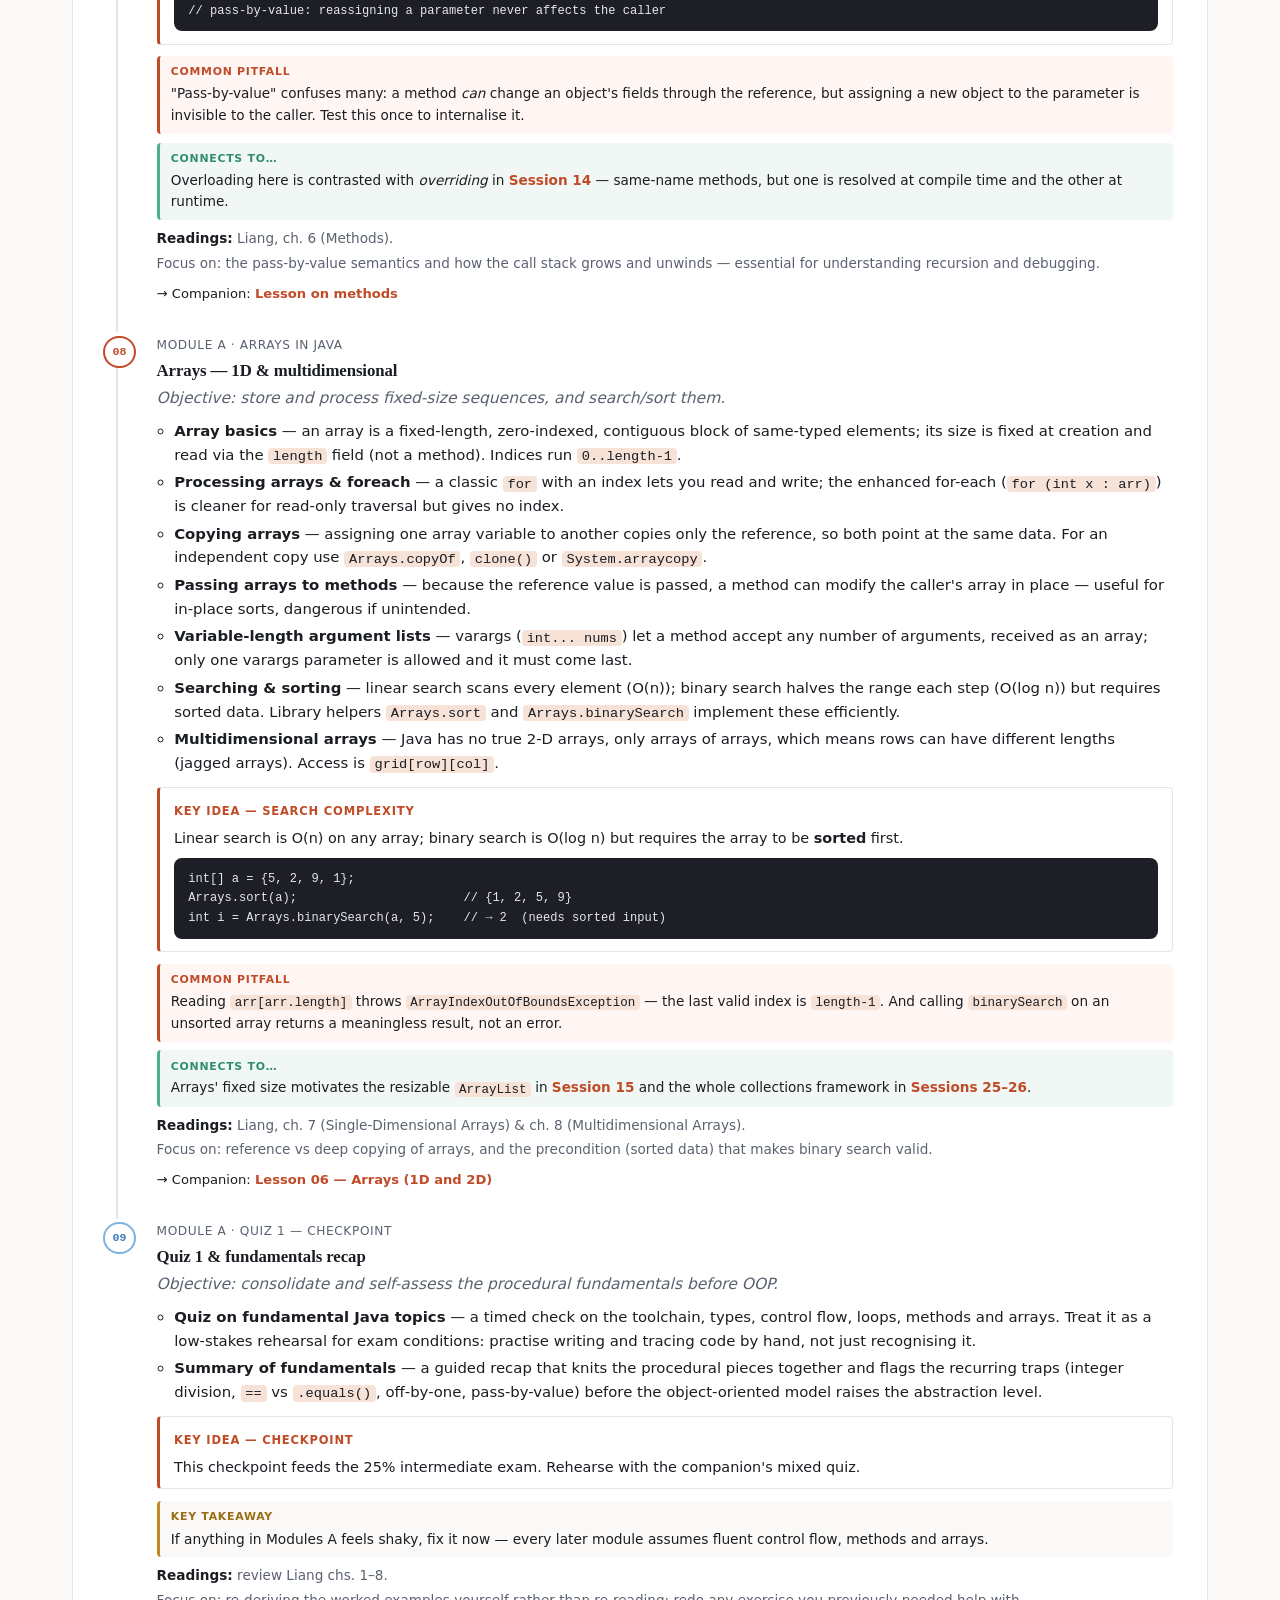
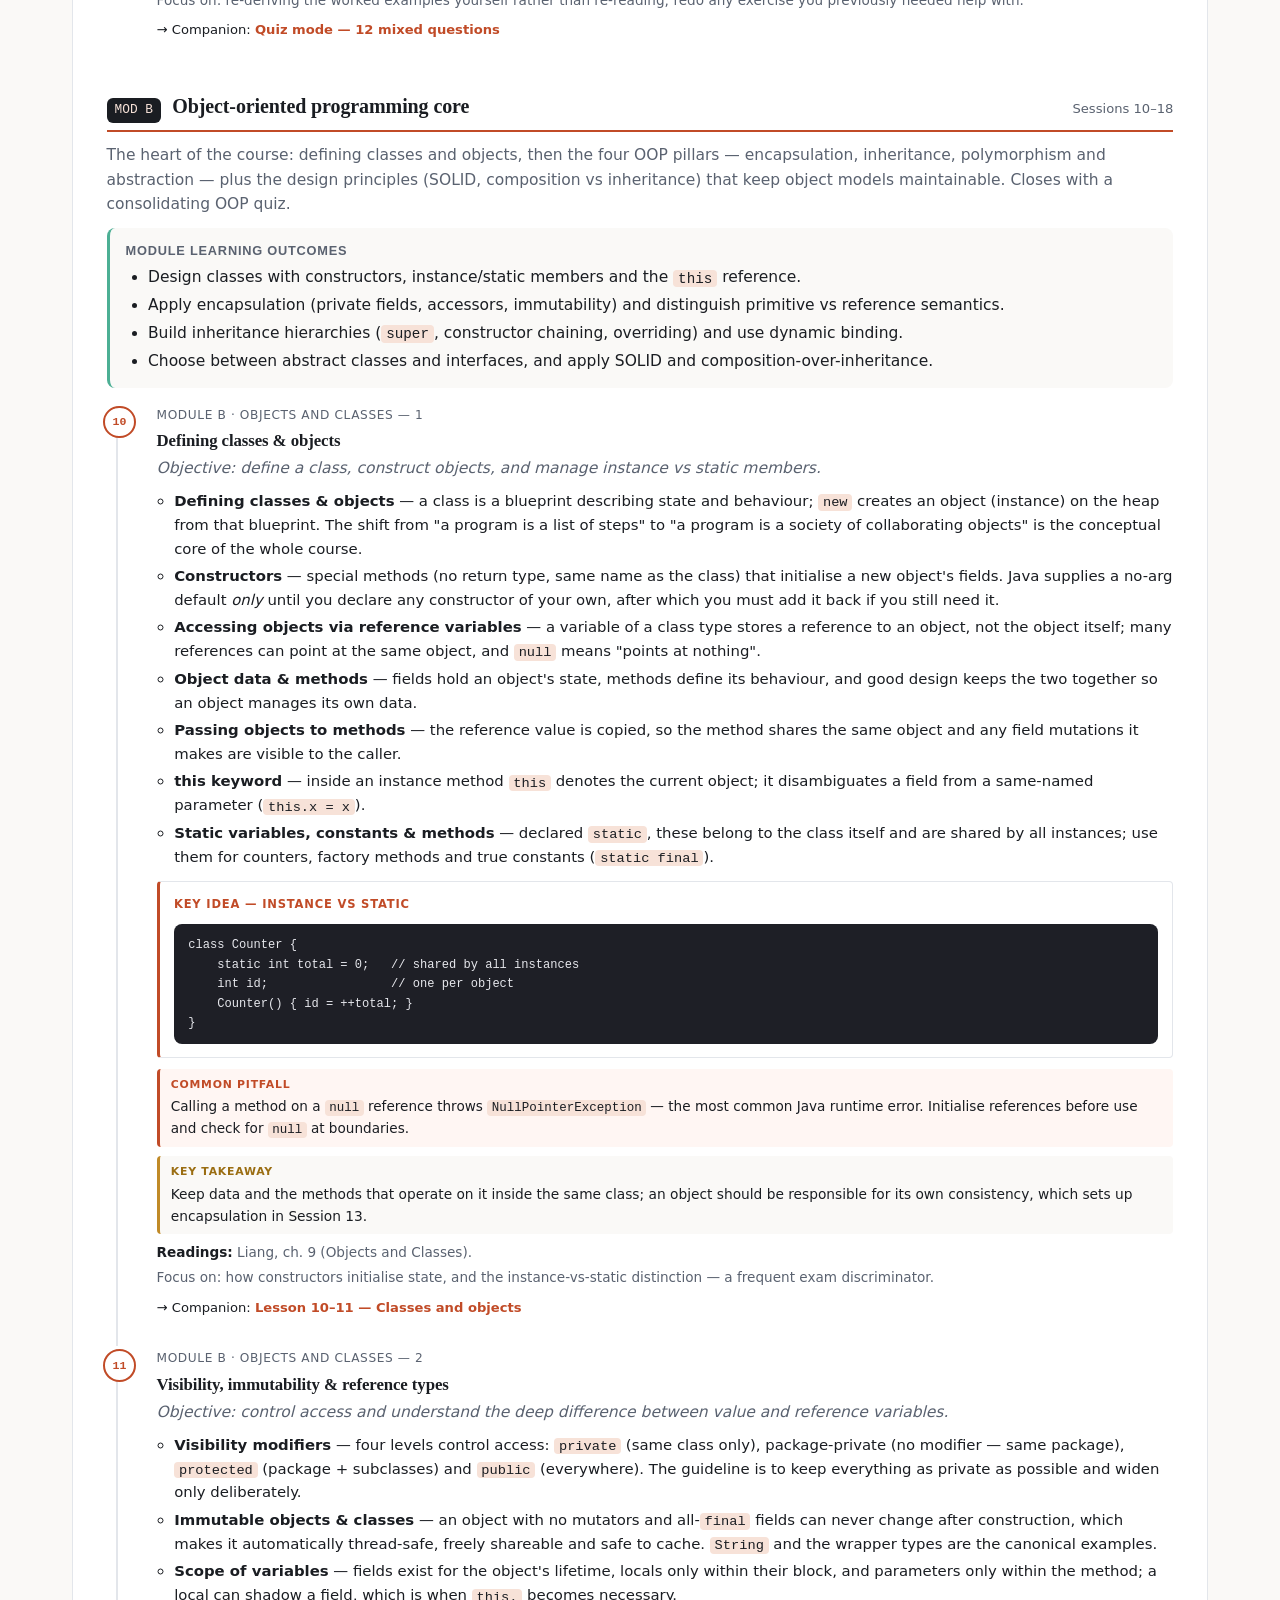
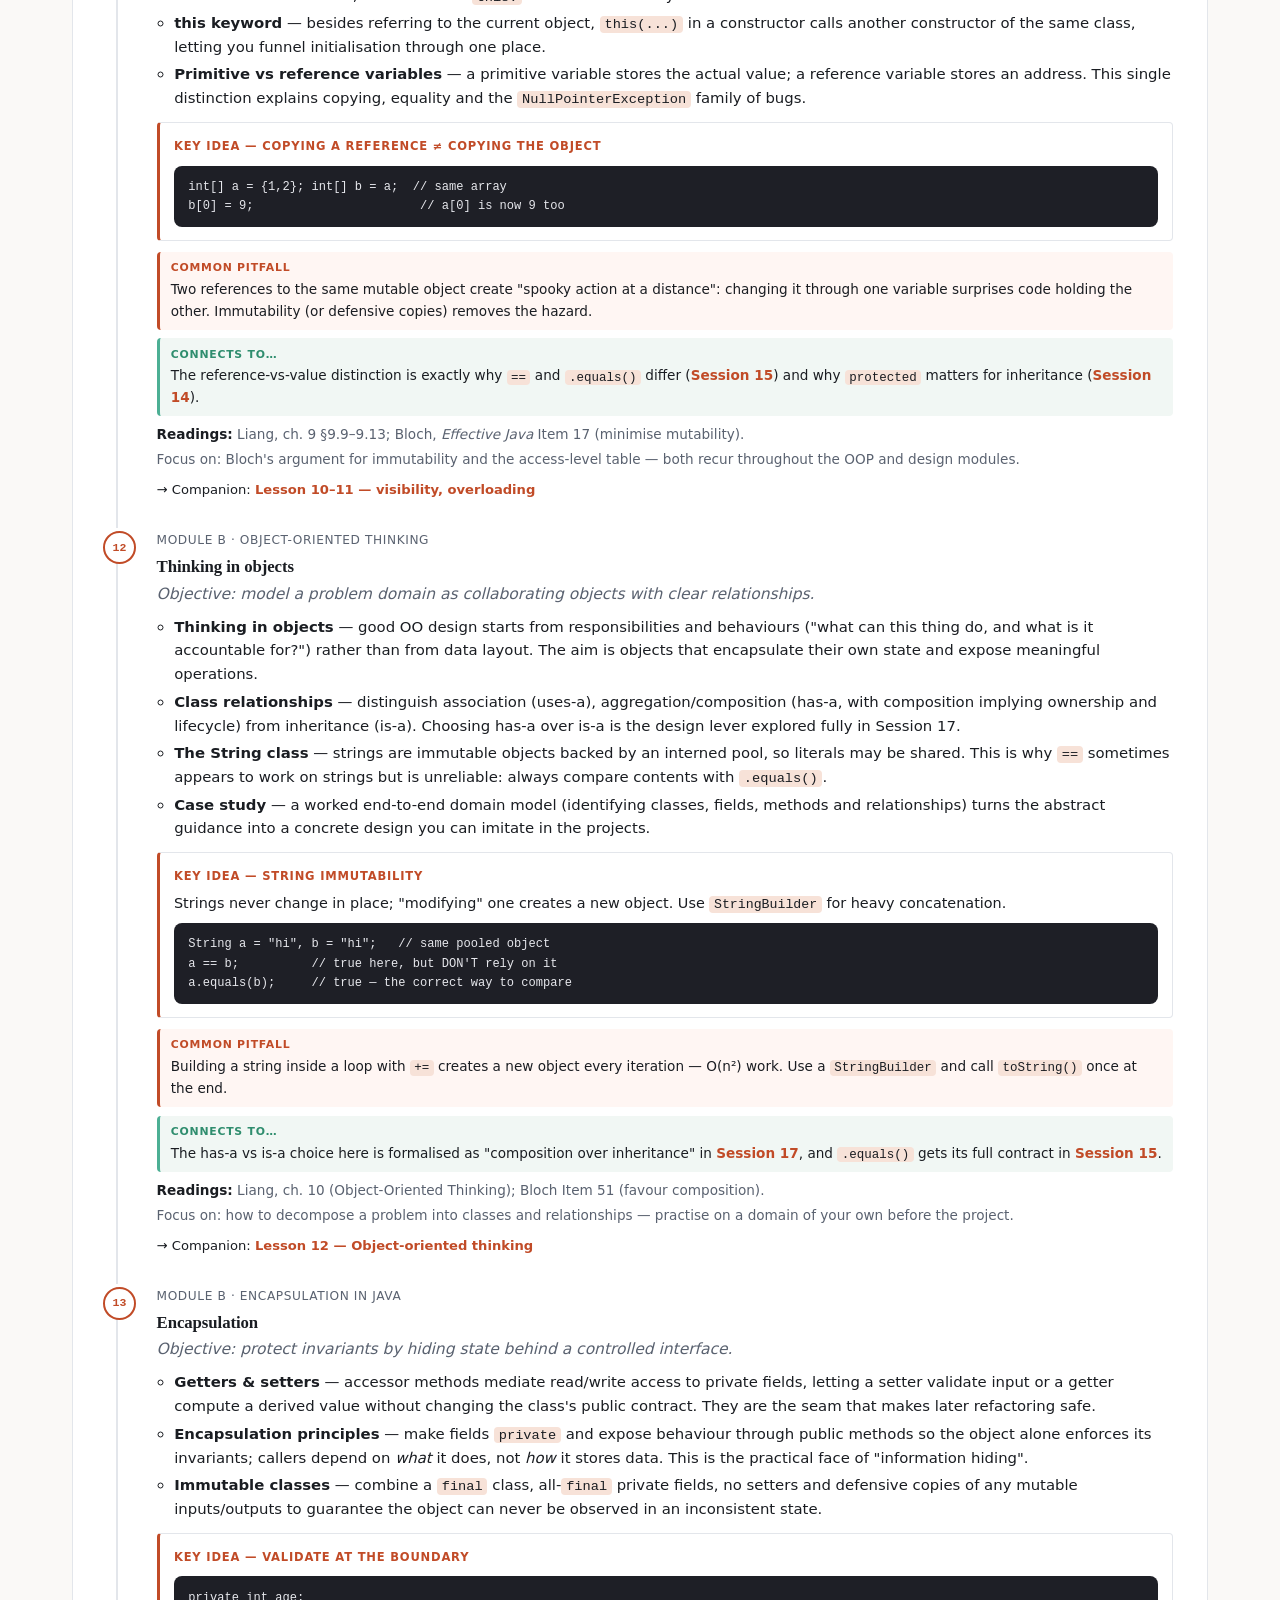
==== commit 14e43804: "Add Worked examples section: six complete, compilable Java programs mapped to syllabus sessions" ====
--- a/course.html
+++ b/course.html
@@ -146,6 +146,17 @@
     .proj-card p { font-size: .88rem; color: var(--ink-2); margin: 0; flex: 1; }
     .proj-card a.plink { font-size: .8rem; font-weight: 600; font-family: "JetBrains Mono", Consolas, monospace; }
     .proj-card a.plink::after { content: " ↗"; }
+
+    /* worked examples — complete, compilable programs (reuse tokens) */
+    .example { background: var(--bg); border: 1px solid var(--line); border-radius: 10px; padding: 1.2rem 1.4rem; margin: 1.3rem 0; }
+    .example > h4 { margin: .1em 0 .2em; font-size: 1.08rem; }
+    .example .ex-meta { font-size: .76rem; text-transform: uppercase; letter-spacing: .05em; color: var(--ink-2); margin-bottom: .5rem; }
+    .example .ex-meta b { color: var(--accent); }
+    .example .ex-lede { color: var(--ink-2); font-size: .93rem; margin: .2em 0 .6em; max-width: 80ch; }
+    .example pre { font-size: .82rem; padding: .8rem 1rem; margin: .6rem 0; }
+    .ex-out { margin: .6rem 0 0; }
+    .ex-out .oh { font-size: .68rem; text-transform: uppercase; letter-spacing: .07em; font-weight: 700; color: #2f8d6e; display: block; margin-bottom: .15rem; }
+    .ex-out pre { background: #f1f7f4; color: var(--ink); border: 1px solid #d6e8df; }
   </style>
 </head>
 <body>
@@ -175,6 +186,7 @@
       <a href="#methodology">Methodology</a>
       <a href="#assessment">Assessment</a>
       <a href="#program">Program</a>
+      <a href="#examples">Worked examples</a>
       <a href="#glossary">Key concepts</a>
       <a href="#bibliography">Bibliography</a>
       <a href="#coursework">Coursework</a>
@@ -1209,6 +1221,272 @@
             <p class="xref">&rarr; Companion: <a href="index.html#quiz">Quiz mode</a> · <a href="index.html#reference">Cheatsheet</a></p>
           </li>
         </ol>
+      </div>
+    </section>
+
+    <!-- ========================= WORKED EXAMPLES ===================== -->
+    <section id="examples" class="course-section">
+      <h2>Worked examples</h2>
+      <p class="section-intro">The syllabus pairs almost every session with <em>exercises in class</em>, and a core
+      objective is to <b>write, compile and run</b> Java. These six programmes are complete and self-contained —
+      each compiles with <code>javac</code> on Java 17 and runs as shown — chosen to make a specific session's
+      idea concrete rather than illustrative. Read them top to bottom, then try changing the inputs and predicting
+      the output before you run them.</p>
+
+      <!-- E1 — selections, loops, methods -->
+      <div class="example">
+        <div class="ex-meta"><b>Sessions 4–7</b> · Expressions, selection, loops &amp; methods</div>
+        <h4>1 · Temperature classifier</h4>
+        <p class="ex-lede">Converts Celsius to Fahrenheit and labels each reading with a multi-way <code>if-else</code>.
+        Note <code>c * 9 / 5</code>: because <code>c</code> is a <code>double</code>, the whole expression is real
+        (not integer) division — and <code>Locale.US</code> fixes the decimal separator so the output is deterministic.</p>
+        <pre><code>import java.util.Locale;
+
+public class Temperature {
+    // Classify a Celsius reading with a multi-way if-else.
+    static String category(double c) {
+        if (c &lt; 0)       return "freezing";
+        else if (c &lt; 10) return "cold";
+        else if (c &lt; 25) return "mild";
+        else             return "hot";
+    }
+
+    public static void main(String[] args) {
+        double[] readings = {-4.0, 8.5, 17.2, 30.0};
+        for (double c : readings) {
+            double f = c * 9 / 5 + 32;   // one double operand promotes 9/5 to 1.8
+            System.out.printf(Locale.US, "%6.1f C = %6.1f F  (%s)%n", c, f, category(c));
+        }
+    }
+}</code></pre>
+        <div class="ex-out"><span class="oh">Output</span>
+<pre><code>  -4.0 C =   24.8 F  (freezing)
+   8.5 C =   47.3 F  (cold)
+  17.2 C =   63.0 F  (mild)
+  30.0 C =   86.0 F  (hot)</code></pre></div>
+        <p class="xref">&rarr; See <a href="#program">Sessions 4–5</a> (operators &amp; selections) and <a href="#program">Session 7</a> (methods).</p>
+      </div>
+
+      <!-- E2 — arrays, search, sort -->
+      <div class="example">
+        <div class="ex-meta"><b>Session 8</b> · Arrays — search, sort &amp; complexity</div>
+        <h4>2 · Sorting and binary search</h4>
+        <p class="ex-lede">Sorts in place, then runs a binary search — which only works on <em>sorted</em> data. A miss
+        returns a negative number, <code>-(insertionPoint) - 1</code>, encoding where the value <em>would</em> go.
+        The sum is a <code>long</code> so a large array can't overflow an <code>int</code>.</p>
+        <pre><code>import java.util.Arrays;
+
+public class ArraySearch {
+    public static void main(String[] args) {
+        int[] scores = {88, 42, 75, 96, 60, 53};
+
+        Arrays.sort(scores);                       // in place: {42,53,60,75,88,96}
+        System.out.println("sorted:  " + Arrays.toString(scores));
+
+        int idx = Arrays.binarySearch(scores, 75); // O(log n), needs sorted input
+        System.out.println("found 75 at index " + idx);
+
+        int missing = Arrays.binarySearch(scores, 70);
+        // A miss returns -(insertionPoint) - 1, a negative number.
+        System.out.println("70 absent, raw result " + missing
+                + " (would insert at " + (-missing - 1) + ")");
+
+        // Average via a single O(n) pass; sum is a long to avoid int overflow.
+        long sum = 0;
+        for (int s : scores) sum += s;
+        System.out.printf(java.util.Locale.US, "average: %.1f%n", (double) sum / scores.length);
+    }
+}</code></pre>
+        <div class="ex-out"><span class="oh">Output</span>
+<pre><code>sorted:  [42, 53, 60, 75, 88, 96]
+found 75 at index 3
+70 absent, raw result -4 (would insert at 3)
+average: 69.0</code></pre></div>
+        <p class="xref">&rarr; See <a href="#program">Session 8</a> (arrays, searching &amp; sorting).</p>
+      </div>
+
+      <!-- E3 — classes, encapsulation, inheritance, polymorphism -->
+      <div class="example">
+        <div class="ex-meta"><b>Sessions 10–16</b> · Classes, encapsulation, inheritance &amp; polymorphism</div>
+        <h4>3 · A small payroll hierarchy</h4>
+        <p class="ex-lede">An <code>abstract</code> base declares the <code>monthlyPay()</code> contract; two subclasses
+        implement it differently. One <code>List&lt;Employee&gt;</code> holds both concrete types, and the loop calls
+        <code>monthlyPay()</code> and <code>toString()</code> via <b>dynamic dispatch</b> — each object runs its own
+        version. The <code>name</code> field is <code>private final</code>: encapsulated and immutable.</p>
+        <pre><code>import java.util.List;
+
+// Abstract base: shared state (name) + a contract every employee must honour.
+abstract class Employee {
+    private final String name;            // encapsulated: private + final
+    protected Employee(String name) { this.name = name; }
+    public String getName() { return name; }
+    public abstract double monthlyPay();  // each subtype computes its own
+    @Override public String toString() {
+        return String.format(java.util.Locale.US, "%-8s -&gt; %7.2f", name, monthlyPay());
+    }
+}
+
+class Salaried extends Employee {
+    private final double annual;
+    Salaried(String name, double annual) { super(name); this.annual = annual; }
+    @Override public double monthlyPay() { return annual / 12.0; }
+}
+
+class Hourly extends Employee {
+    private final double rate;
+    private final int hours;
+    Hourly(String name, double rate, int hours) {
+        super(name); this.rate = rate; this.hours = hours;
+    }
+    @Override public double monthlyPay() { return rate * hours; }
+}
+
+public class Payroll {
+    public static void main(String[] args) {
+        // One list of the base type holds several concrete types (polymorphism).
+        List&lt;Employee&gt; staff = List.of(
+            new Salaried("Ana", 48000),
+            new Hourly("Ben", 22.5, 160),
+            new Salaried("Cleo", 60000)
+        );
+
+        double total = 0;
+        for (Employee e : staff) {       // dynamic dispatch picks the right monthlyPay()
+            System.out.println(e);        // toString() is overridden
+            total += e.monthlyPay();
+        }
+        System.out.printf(java.util.Locale.US, "%-8s -&gt; %7.2f%n", "TOTAL", total);
+    }
+}</code></pre>
+        <div class="ex-out"><span class="oh">Output</span>
+<pre><code>Ana      -&gt; 4000.00
+Ben      -&gt; 3600.00
+Cleo     -&gt; 5000.00
+TOTAL    -&gt; 12600.00</code></pre></div>
+        <p class="xref">&rarr; See <a href="#program">Session 13</a> (encapsulation), <a href="#program">Session 14</a> (inheritance, <code>@Override</code>, <code>toString</code>) and <a href="#program">Session 15</a> (polymorphism).</p>
+      </div>
+
+      <!-- E4 — generics + bounded type parameter -->
+      <div class="example">
+        <div class="ex-meta"><b>Session 25</b> · Generics — bounded types &amp; wildcards</div>
+        <h4>4 · A type-safe generic <code>max</code></h4>
+        <p class="ex-lede">One method works for any comparable type. <code>&lt;T extends Comparable&lt;? super T&gt;&gt;</code>
+        is a bounded type parameter (so <code>compareTo</code> exists), and <code>List&lt;? extends T&gt;</code> is the
+        <em>producer-extends</em> half of PECS — it lets the method read from any list of <code>T</code> or its subtypes.</p>
+        <pre><code>import java.util.List;
+
+public class GenericMax {
+    // Bounded type parameter: T must be Comparable, so we can call compareTo.
+    // "? extends T" lets us accept List&lt;Integer&gt; where T is Number, etc. (PECS).
+    static &lt;T extends Comparable&lt;? super T&gt;&gt; T max(List&lt;? extends T&gt; items) {
+        T best = items.get(0);
+        for (T x : items)
+            if (x.compareTo(best) &gt; 0) best = x;
+        return best;
+    }
+
+    public static void main(String[] args) {
+        System.out.println("max int    : " + max(List.of(3, 9, 2, 7)));
+        System.out.println("max string : " + max(List.of("pear", "apple", "fig")));
+    }
+}</code></pre>
+        <div class="ex-out"><span class="oh">Output</span>
+<pre><code>max int    : 9
+max string : pear</code></pre></div>
+        <p class="xref">&rarr; See <a href="#program">Session 25</a> (generics, PECS) and <a href="#program">Session 16</a> (the <code>Comparable</code> interface).</p>
+      </div>
+
+      <!-- E5 — collections: Map, Set, comparators -->
+      <div class="example">
+        <div class="ex-meta"><b>Session 26</b> · Sets &amp; maps — counting &amp; uniqueness</div>
+        <h4>5 · Word frequency</h4>
+        <p class="ex-lede">A classic hash-table task. <code>Map.merge</code> inserts <code>1</code> or adds <code>1</code> in
+        average O(1); a <code>TreeSet</code> gives the distinct, sorted vocabulary; and a composed <code>Comparator</code>
+        sorts entries by count (descending), breaking ties alphabetically.</p>
+        <pre><code>import java.util.*;
+
+public class WordCount {
+    public static void main(String[] args) {
+        String text = "the cat sat on the mat the cat ran";
+
+        // Map&lt;key,value&gt;: average O(1) get/put on a hash table.
+        Map&lt;String, Integer&gt; freq = new HashMap&lt;&gt;();
+        for (String w : text.split(" "))
+            freq.merge(w, 1, Integer::sum);   // insert 1, or add 1 if present
+
+        // A Set removes duplicates; here it shows the distinct vocabulary.
+        Set&lt;String&gt; vocabulary = new TreeSet&lt;&gt;(freq.keySet());  // sorted
+        System.out.println("distinct words: " + vocabulary);
+
+        // Sort entries by count descending, then alphabetically.
+        List&lt;Map.Entry&lt;String, Integer&gt;&gt; entries = new ArrayList&lt;&gt;(freq.entrySet());
+        entries.sort(
+            Comparator.&lt;Map.Entry&lt;String, Integer&gt;&gt;comparingInt(Map.Entry::getValue).reversed()
+                      .thenComparing(Map.Entry::getKey));
+
+        for (Map.Entry&lt;String, Integer&gt; e : entries)
+            System.out.println(e.getKey() + " : " + e.getValue());
+    }
+}</code></pre>
+        <div class="ex-out"><span class="oh">Output</span>
+<pre><code>distinct words: [cat, mat, on, ran, sat, the]
+the : 3
+cat : 2
+mat : 1
+on : 1
+ran : 1
+sat : 1</code></pre></div>
+        <p class="xref">&rarr; See <a href="#program">Session 26</a> (sets, maps, hash tables) and <a href="#program">Session 15</a> (the equals/hashCode contract behind them).</p>
+      </div>
+
+      <!-- E6 — exceptions: custom checked + finally -->
+      <div class="example">
+        <div class="ex-meta"><b>Session 21</b> · Exception handling — custom types &amp; <code>finally</code></div>
+        <h4>6 · A bank account with a custom exception</h4>
+        <p class="ex-lede">A <code>private</code> balance protects the invariant; the constructor rejects a negative
+        opening with an <em>unchecked</em> <code>IllegalArgumentException</code> (a programming bug), while an
+        overdraft raises a <em>checked</em> <code>InsufficientFundsException</code> the caller must handle. The
+        <code>finally</code> block runs whether or not an exception was thrown.</p>
+        <pre><code>// A custom checked exception models a recoverable domain error.
+class InsufficientFundsException extends Exception {
+    InsufficientFundsException(String msg) { super(msg); }
+}
+
+class Account {
+    private double balance;
+    Account(double opening) {
+        if (opening &lt; 0) throw new IllegalArgumentException("opening &lt; 0"); // unchecked: a bug
+        this.balance = opening;
+    }
+    void withdraw(double amount) throws InsufficientFundsException {
+        if (amount &gt; balance)
+            throw new InsufficientFundsException(
+                "need " + amount + " but balance is " + balance);
+        balance -= amount;
+    }
+    double balance() { return balance; }
+}
+
+public class BankDemo {
+    public static void main(String[] args) {
+        Account acc = new Account(100.0);
+        try {
+            acc.withdraw(30.0);
+            System.out.println("after withdraw: " + acc.balance());
+            acc.withdraw(500.0);                 // throws
+            System.out.println("not reached");
+        } catch (InsufficientFundsException e) {
+            System.out.println("declined: " + e.getMessage());
+        } finally {
+            System.out.println("final balance: " + acc.balance());  // always runs
+        }
+    }
+}</code></pre>
+        <div class="ex-out"><span class="oh">Output</span>
+<pre><code>after withdraw: 70.0
+declined: need 500.0 but balance is 70.0
+final balance: 70.0</code></pre></div>
+        <p class="xref">&rarr; See <a href="#program">Session 21</a> (exception handling) and <a href="#program">Session 13</a> (validating setters that throw).</p>
       </div>
     </section>
 
--- a/css/styles.css
+++ b/css/styles.css
@@ -181,6 +181,25 @@
 .toast.success { background: #226633; }
 .toast.error { background: #993939; }
 
+/* ========================  COURSEWORK  ================================== */
+#coursework { margin-top: 2.5rem; padding-top: 1.8rem; border-top: 1px solid var(--line); }
+#coursework h2 { margin-top: 0; }
+#coursework .muted { color: var(--ink-2); margin: 0 0 .3rem; font-size: .95rem; }
+.proj-grid { display: grid; grid-template-columns: repeat(auto-fill, minmax(216px, 1fr)); gap: .9rem; margin-top: 1.1rem; }
+.proj-card {
+  display: flex; flex-direction: column; gap: .25rem;
+  padding: .85rem 1rem;
+  border: 1px solid var(--line); border-left: 3px solid var(--accent);
+  border-radius: 8px; background: var(--paper);
+  box-shadow: 0 1px 2px rgba(26,29,34,.05);
+  transition: box-shadow .2s ease, transform .2s ease;
+}
+.proj-card:hover { box-shadow: 0 8px 20px rgba(26,29,34,.1); transform: translateY(-2px); text-decoration: none; }
+.proj-card b { font-family: "Source Serif Pro", "Georgia", serif; font-weight: 700; color: var(--ink); font-size: 1.05rem; }
+.proj-card span { color: var(--ink-2); font-size: .88rem; line-height: 1.45; }
+.proj-card::after { content: "live ↗"; font-size: .72rem; color: var(--accent); margin-top: .25rem; letter-spacing: .04em; font-family: "JetBrains Mono", Consolas, monospace; }
+.proj-card.src::after { content: "source ↗"; }
+
 /* ========================  RESPONSIVE  ================================== */
 @media (max-width: 900px) {
   #layout { grid-template-columns: 1fr; }
